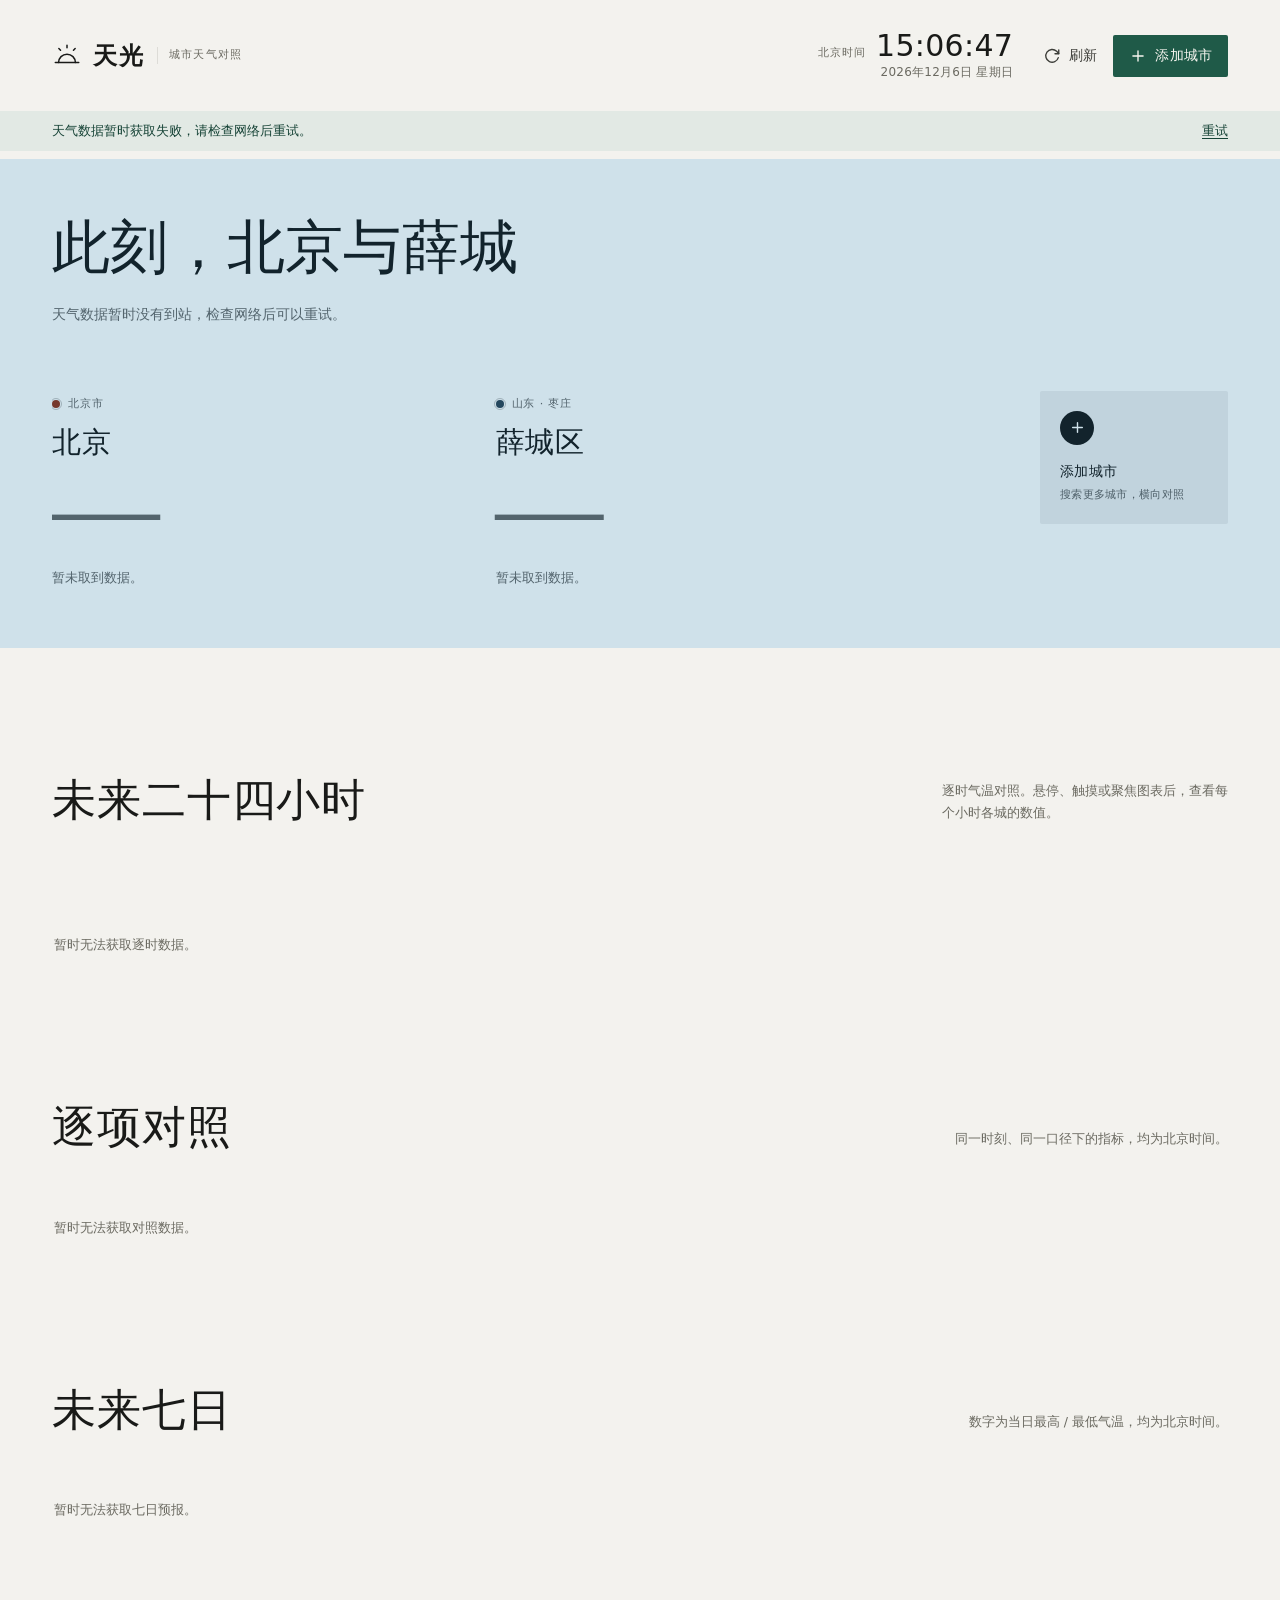
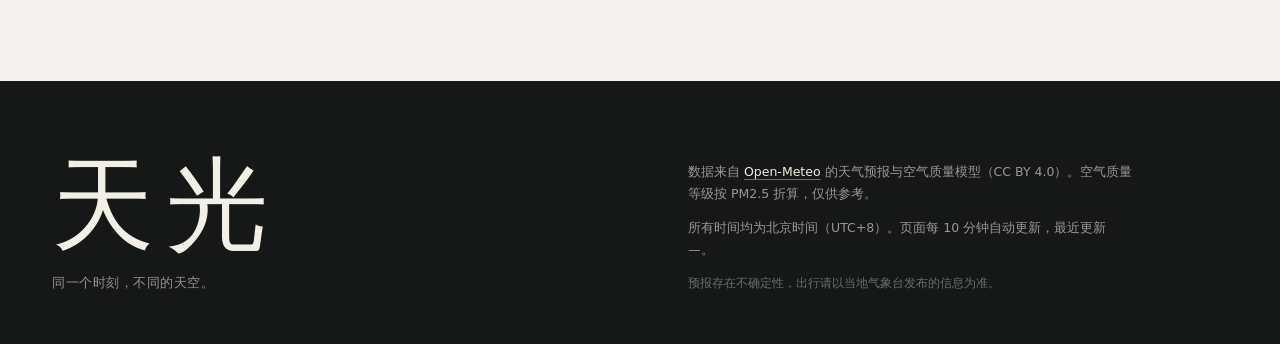
==== standalone.html @ 85bfe321 "Add standalone build for HTML preview" ====
<!doctype html>
<html lang="zh-CN">
<head>
<meta charset="utf-8">
<meta name="viewport" content="width=device-width, initial-scale=1">
<title>天光 · 北京与薛城天气对照</title>
<meta name="description" content="同一时刻，横向对照北京、薛城区以及更多城市的实时天气、逐时气温与未来七日预报。时间统一为北京时间。">
<meta name="theme-color" content="#0f1728">
<link rel="icon" href="data:image/svg+xml,%3Csvg xmlns='http://www.w3.org/2000/svg' viewBox='0 0 32 32'%3E%3Crect width='32' height='32' fill='%230f1728'/%3E%3Cpath d='M7 22a9 9 0 0 1 18 0M3.5 22h25' fill='none' stroke='%23f2c14e' stroke-width='1.8' stroke-linecap='round'/%3E%3C/svg%3E">
<link rel="preconnect" href="https://api.open-meteo.com" crossorigin>
<link rel="preconnect" href="https://air-quality-api.open-meteo.com" crossorigin>
<style>
/* =========================================================================
   天光 · 城市天气对照
   One page, one type system: serif display (Songti) + sans data (PingFang).
   Palette: neutral paper, pine accent, weather-coloured sky bands.
   ========================================================================= */

:root {
  --paper: #f3f2ee;
  --paper-2: #eae8e1;
  --paper-3: #e1ded4;
  --ink: #191a18;
  --ink-soft: #3c3d38;
  --muted: #6b6a61;
  --accent: #1f5a48;
  --accent-deep: #164336;
  --accent-soft: #e2e9e4;
  --accent-ink: #f7f6f0;
  --serif: "Songti SC", "Noto Serif SC", "Source Han Serif SC", "STSong", "SimSun", Georgia, serif;
  --sans: "PingFang SC", "Hiragino Sans GB", "Noto Sans SC", "Source Han Sans SC", "Microsoft YaHei", system-ui, -apple-system, "Segoe UI", sans-serif;
  --shell: 1280px;
  --pad: clamp(20px, 4.2vw, 52px);
  --ease: cubic-bezier(.2, .72, .2, 1);
  --chart-grid: rgba(25, 26, 24, .1);
  --chart-grid-strong: rgba(25, 26, 24, .22);
  --edge: rgba(25, 26, 24, .1);
  --shadow-float: 0 30px 80px -24px rgba(18, 22, 20, .38), 0 2px 10px rgba(18, 22, 20, .08);
}

/* ---------- reset ---------- */

*, *::before, *::after { box-sizing: border-box; }

html { -webkit-text-size-adjust: 100%; }

body {
  margin: 0;
  background: var(--paper);
  color: var(--ink);
  font-family: var(--sans);
  font-size: 16px;
  line-height: 1.55;
  font-feature-settings: "tnum" 1;
  -webkit-font-smoothing: antialiased;
  text-rendering: optimizeLegibility;
}

h1, h2, h3, p, figure { margin: 0; }
button { font: inherit; color: inherit; }
a { color: inherit; }
img, svg { display: block; max-width: 100%; }
table { border-collapse: collapse; }
::selection { background: var(--accent); color: var(--accent-ink); }

:focus-visible {
  outline: 2px solid var(--accent);
  outline-offset: 3px;
}

.sky :focus-visible { outline-color: currentColor; }

.sr-only {
  position: absolute;
  width: 1px; height: 1px;
  padding: 0; margin: -1px;
  overflow: hidden;
  clip: rect(0 0 0 0);
  white-space: nowrap;
  border: 0;
}

.sprite { position: absolute; width: 0; height: 0; overflow: hidden; }

.skip-link {
  position: absolute;
  left: 16px; top: -60px;
  z-index: 60;
  padding: 10px 16px;
  background: var(--ink);
  color: var(--paper);
  text-decoration: none;
  font-size: 14px;
  transition: top .2s var(--ease);
}
.skip-link:focus { top: 12px; }

/* ---------- shared bits ---------- */

.glyph {
  width: 1em; height: 1em;
  fill: none;
  stroke: currentColor;
  stroke-width: 1.7;
  stroke-linecap: round;
  stroke-linejoin: round;
  flex: none;
}

.ui-icon {
  width: 18px; height: 18px;
  fill: none;
  stroke: currentColor;
  stroke-width: 1.8;
  stroke-linecap: round;
  stroke-linejoin: round;
  flex: none;
}

.btn {
  display: inline-flex;
  align-items: center;
  justify-content: center;
  gap: 8px;
  min-height: 42px;
  padding: 0 16px;
  border: 0;
  border-radius: 2px;
  background: transparent;
  color: var(--ink);
  font-size: 14px;
  font-weight: 500;
  letter-spacing: .01em;
  cursor: pointer;
  transition: background-color .18s var(--ease), color .18s var(--ease), opacity .18s var(--ease);
}

.btn--quiet { padding: 0 10px; color: var(--ink-soft); }
.btn--quiet:hover { background: var(--paper-2); color: var(--ink); }

.btn--solid { background: var(--accent); color: var(--accent-ink); }
.btn--solid:hover { background: var(--accent-deep); }
.btn:active { transform: translateY(1px); }
.btn:disabled { opacity: .6; cursor: progress; }

.btn.is-loading .ui-icon { animation: spin 1.1s linear infinite; }

.icon-btn {
  display: inline-grid;
  place-items: center;
  width: 40px; height: 40px;
  border: 0;
  border-radius: 2px;
  background: transparent;
  color: var(--ink-soft);
  cursor: pointer;
  transition: background-color .18s var(--ease), color .18s var(--ease);
}
.icon-btn:hover { background: var(--paper-2); color: var(--ink); }

.link-btn {
  padding: 0;
  border: 0;
  background: none;
  color: var(--accent);
  font-size: 13px;
  text-decoration: underline;
  text-decoration-thickness: 1px;
  text-underline-offset: 3px;
  cursor: pointer;
}
.link-btn:hover { color: var(--accent-deep); }

@keyframes spin { to { transform: rotate(360deg); } }
@keyframes rise {
  from { opacity: 0; transform: translateY(22px); }
  to { opacity: 1; transform: none; }
}
@keyframes fade { from { opacity: 0; } to { opacity: 1; } }
@keyframes pulse {
  0%, 100% { opacity: .55; }
  50% { opacity: .95; }
}

/* ---------- masthead ---------- */

.masthead {
  max-width: var(--shell);
  margin: 0 auto;
  padding: clamp(18px, 2.6vw, 30px) var(--pad);
  display: grid;
  grid-template-columns: auto minmax(0, 1fr) auto;
  align-items: center;
  gap: 20px;
}

.brand {
  display: inline-flex;
  align-items: center;
  gap: 11px;
  text-decoration: none;
  color: var(--ink);
}

.brand-mark {
  width: 30px; height: 30px;
  fill: none;
  stroke: var(--ink);
  stroke-width: 1.6;
  stroke-linecap: round;
}

.brand-name {
  font-family: var(--serif);
  font-size: 24px;
  font-weight: 600;
  letter-spacing: .1em;
  line-height: 1;
}

.brand-sub {
  font-size: 11px;
  letter-spacing: .12em;
  color: var(--muted);
  border-left: 1px solid var(--edge);
  padding-left: 11px;
  line-height: 1.5;
}

.clock {
  justify-self: end;
  display: grid;
  grid-template-columns: auto auto;
  grid-template-areas: "label time" "date date";
  align-items: baseline;
  column-gap: 10px;
  row-gap: 1px;
  text-align: right;
}

.clock-label {
  grid-area: label;
  font-size: 11px;
  letter-spacing: .1em;
  color: var(--muted);
}

.clock-time {
  grid-area: time;
  font-size: clamp(24px, 2.4vw, 30px);
  font-weight: 300;
  letter-spacing: .01em;
  font-variant-numeric: tabular-nums;
  line-height: 1.05;
}

.clock-date {
  grid-area: date;
  font-size: 12px;
  color: var(--muted);
  letter-spacing: .02em;
}

.mast-tools { display: flex; align-items: center; gap: 6px; }

.banner {
  display: flex;
  align-items: center;
  justify-content: space-between;
  gap: 16px;
  background: var(--accent-soft);
  color: var(--accent-deep);
  padding: 10px clamp(20px, 4.2vw, 52px);
  font-size: 13px;
  margin: 0 0 8px;
}
.banner[hidden] { display: none; }
.banner p { margin: 0; }
.banner .link-btn { color: var(--accent-deep); white-space: nowrap; }

/* ---------- sky band ---------- */

.sky {
  --sky-bg: #cfe1ea;
  --sky-ink: #12232c;
  --sky-muted: rgba(18, 35, 44, .66);
  --sky-line: rgba(18, 35, 44, .22);
  --sky-sun: #d99a2b;
  --sky-tint: rgba(18, 35, 44, .07);
  --sky-tint-hover: rgba(18, 35, 44, .13);
  --sky-dot-ring: rgba(18, 35, 44, .25);
  background: var(--sky-bg);
  color: var(--sky-ink);
  transition: background-color .8s var(--ease), color .8s var(--ease);
}

.sky[data-phase="dawn"] {
  --sky-bg: #efd4bb;
  --sky-ink: #2b1d15;
  --sky-muted: rgba(43, 29, 21, .66);
  --sky-line: rgba(43, 29, 21, .22);
  --sky-sun: #d8863a;
  --sky-tint: rgba(43, 29, 21, .07);
  --sky-tint-hover: rgba(43, 29, 21, .13);
}

.sky[data-phase="golden"] {
  --sky-bg: #e7b879;
  --sky-ink: #2a1c10;
  --sky-muted: rgba(42, 28, 16, .68);
  --sky-line: rgba(42, 28, 16, .24);
  --sky-sun: #f9e6b8;
  --sky-tint: rgba(42, 28, 16, .08);
  --sky-tint-hover: rgba(42, 28, 16, .15);
}

.sky[data-phase="dusk"] {
  --sky-bg: #a7959c;
  --sky-ink: #1d1720;
  --sky-muted: rgba(29, 23, 32, .68);
  --sky-line: rgba(29, 23, 32, .24);
  --sky-sun: #f0d8b4;
  --sky-tint: rgba(29, 23, 32, .08);
  --sky-tint-hover: rgba(29, 23, 32, .15);
}

.sky[data-phase="night"] {
  --sky-bg: #0f1728;
  --sky-ink: #edf1f7;
  --sky-muted: rgba(237, 241, 247, .66);
  --sky-line: rgba(237, 241, 247, .22);
  --sky-sun: #e9eef7;
  --sky-tint: rgba(255, 255, 255, .06);
  --sky-tint-hover: rgba(255, 255, 255, .12);
  --sky-dot-ring: rgba(255, 255, 255, .4);
}

.sky-inner {
  max-width: var(--shell);
  margin: 0 auto;
  padding: clamp(30px, 4.4vw, 56px) var(--pad) clamp(34px, 4.6vw, 58px);
  min-height: clamp(440px, 50vh, 600px);
  display: flex;
  flex-direction: column;
  justify-content: space-between;
  gap: clamp(40px, 5vw, 64px);
}

.sky-main {
  display: flex;
  align-items: flex-start;
  justify-content: space-between;
  gap: clamp(28px, 4vw, 64px);
}

.sky-copy { max-width: 920px; }

.headline {
  font-family: var(--serif);
  font-size: clamp(34px, 4.5vw, 58px);
  font-weight: 400;
  line-height: 1.14;
  letter-spacing: .005em;
  text-wrap: balance;
  max-width: 13em;
  margin: 0;
}

.insight {
  margin-top: clamp(16px, 2vw, 22px);
  max-width: 34ch;
  font-size: 14px;
  line-height: 1.7;
  color: var(--sky-muted);
  text-wrap: pretty;
}

/* solar arc */

.solar {
  flex: 0 0 auto;
  width: min(360px, 31vw);
  padding-top: 6px;
}

.solar-title {
  font-size: 11px;
  letter-spacing: .1em;
  color: var(--sky-muted);
  margin: 0 0 2px;
}

.solar svg { width: 100%; height: auto; overflow: visible; }
.solar-arc { fill: none; stroke: var(--sky-line); stroke-width: 1.1; }
.solar-horizon { stroke: var(--sky-line); stroke-width: 1.1; }
.solar-tick { stroke: var(--sky-line); stroke-width: 1.1; }
.solar-disc { fill: var(--sky-sun); }
.solar-moon path { fill: none; stroke: var(--sky-sun); stroke-width: 1.5; stroke-linejoin: round; }
.solar-cap {
  display: flex;
  justify-content: space-between;
  gap: 16px;
  margin-top: 2px;
  font-size: 11px;
  letter-spacing: .04em;
  color: var(--sky-muted);
  font-variant-numeric: tabular-nums;
}
.solar-note {
  margin-top: 8px;
  font-size: 12px;
  color: var(--sky-muted);
  font-variant-numeric: tabular-nums;
}

/* city columns */

.city-row[data-count="3"] { gap: clamp(24px, 3vw, 44px); }
.city-row[data-count="3"] .city-temp { font-size: clamp(76px, 6.6vw, 100px); }

.city-row[data-count="4"] { gap: clamp(24px, 2.4vw, 36px); }
.city-row[data-count="5"],
.city-row[data-count="6"] { gap: clamp(20px, 2vw, 28px); }
.city-row[data-count="4"] .city,
.city-row[data-count="5"] .city,
.city-row[data-count="6"] .city {
  flex: 1 1 150px;
  min-width: 150px;
  max-width: none;
}
.city-row[data-count="4"] .city { flex-basis: 170px; min-width: 170px; }
.city-row[data-count="4"] .city-temp,
.city-row[data-count="5"] .city-temp,
.city-row[data-count="6"] .city-temp { font-size: clamp(68px, 6.1vw, 88px); }
.city-row[data-count="4"] .city-temp-line,
.city-row[data-count="5"] .city-temp-line,
.city-row[data-count="6"] .city-temp-line {
  flex-direction: column;
  align-items: flex-start;
  gap: 10px;
}
.city-row[data-count="4"] .city-cond,
.city-row[data-count="5"] .city-cond,
.city-row[data-count="6"] .city-cond { padding-bottom: 0; font-size: 14px; }
.city-row[data-count="4"] .city-cond .glyph,
.city-row[data-count="5"] .city-cond .glyph,
.city-row[data-count="6"] .city-cond .glyph { font-size: 28px; }
.city-row[data-count="4"] .city-meta,
.city-row[data-count="5"] .city-meta,
.city-row[data-count="6"] .city-meta { min-height: 3.3em; }
.city-row[data-count="6"] .add-city { display: none; }

.swipe-hint {
  margin: 14px 0 0;
  font-size: 11px;
  letter-spacing: .06em;
  color: var(--sky-muted);
}
.swipe-hint[hidden] { display: none; }

.city-row {
  display: flex;
  align-items: stretch;
  gap: clamp(24px, 3.4vw, 52px);
  overflow-x: auto;
  overscroll-behavior-x: contain;
  scrollbar-width: none;
  scroll-snap-type: x proximity;
  padding-bottom: 2px;
}
.city-row::-webkit-scrollbar { display: none; }
.city-row.is-scrollable:not(.is-end) {
  -webkit-mask-image: linear-gradient(to right, #000 0, #000 calc(100% - 14px), transparent 100%);
  mask-image: linear-gradient(to right, #000 0, #000 calc(100% - 14px), transparent 100%);
  padding-right: 4px;
}

.city {
  position: relative;
  flex: 1 1 236px;
  min-width: 214px;
  max-width: 400px;
  scroll-snap-align: start;
  padding-top: 4px;
}

.city-region {
  display: flex;
  align-items: center;
  gap: 8px;
  min-height: 18px;
  font-size: 11px;
  letter-spacing: .08em;
  color: var(--sky-muted);
  margin-bottom: 12px;
}

.city-dot {
  width: 8px; height: 8px;
  border-radius: 50%;
  background: var(--dot, var(--sky-sun));
  outline: 1px solid var(--sky-dot-ring);
  outline-offset: 1px;
  flex: none;
}

@supports (background: color-mix(in srgb, red, blue)) {
  .sky .city-dot { background: color-mix(in srgb, var(--dot, var(--sky-sun)) 62%, var(--sky-ink)); }
}

.city-name {
  font-family: var(--serif);
  font-size: clamp(22px, 2.3vw, 29px);
  font-weight: 400;
  letter-spacing: .03em;
  line-height: 1.2;
  margin: 0 0 4px;
  padding-right: 30px;
}

.city-remove {
  position: absolute;
  top: 0; right: 0;
  display: grid;
  place-items: center;
  width: 28px; height: 28px;
  padding: 0;
  border: 0;
  border-radius: 2px;
  background: transparent;
  color: var(--sky-muted);
  cursor: pointer;
  opacity: 0;
  transition: opacity .18s var(--ease), background-color .18s var(--ease), color .18s var(--ease);
}
.city-remove .ui-icon { width: 15px; height: 15px; }
.city:hover .city-remove,
.city:focus-within .city-remove { opacity: 1; }
.city-remove:hover { background: var(--sky-tint); color: var(--sky-ink); }

.city-temp-line {
  display: flex;
  align-items: flex-end;
  flex-wrap: wrap;
  gap: 10px 18px;
  margin-top: 2px;
}

.city-temp {
  font-family: var(--serif);
  font-size: clamp(76px, 8.4vw, 112px);
  line-height: .82;
  letter-spacing: -.035em;
  font-variant-numeric: tabular-nums;
  display: inline-flex;
  align-items: flex-start;
}

.city-unit {
  font-size: .4em;
  line-height: 1;
  margin-top: .1em;
  margin-left: .015em;
  letter-spacing: 0;
  color: var(--sky-muted);
}

.city-cond {
  display: flex;
  align-items: center;
  gap: 9px;
  padding-bottom: 9px;
  font-size: 15px;
  letter-spacing: .02em;
  white-space: nowrap;
}
.city-cond .glyph { font-size: 34px; stroke-width: 1.45; }

.city-meta {
  margin-top: 16px;
  font-size: 12.5px;
  line-height: 1.65;
  color: var(--sky-muted);
  font-variant-numeric: tabular-nums;
}
.city-meta b { font-weight: 500; color: var(--sky-ink); }

.city-aqi {
  display: flex;
  align-items: center;
  gap: 7px;
  margin-top: 7px;
  font-size: 11.5px;
  color: var(--sky-muted);
  font-variant-numeric: tabular-nums;
}

.aqi-dot {
  width: 7px; height: 7px;
  border-radius: 50%;
  background: var(--aqi);
  flex: none;
}

.city--empty .city-temp { color: var(--sky-muted); }

.add-city {
  flex: 0 0 188px;
  margin-left: auto;
  display: flex;
  flex-direction: column;
  justify-content: flex-start;
  align-items: flex-start;
  gap: 16px;
  min-height: 0;
  padding: 20px;
  align-self: flex-start;
  border: 0;
  border-radius: 2px;
  background: var(--sky-tint);
  color: var(--sky-ink);
  text-align: left;
  cursor: pointer;
  scroll-snap-align: end;
  transition: background-color .2s var(--ease);
}
.add-city:hover { background: var(--sky-tint-hover); }
.add-city:disabled { cursor: default; background: var(--sky-tint); opacity: .6; }

.add-city-plus {
  display: grid;
  place-items: center;
  width: 34px; height: 34px;
  border-radius: 50%;
  background: var(--sky-ink);
  color: var(--sky-bg);
}
.add-city-plus .ui-icon { width: 17px; height: 17px; stroke-width: 2; }

.add-city-text {
  display: block;
  font-size: 14px;
  letter-spacing: .02em;
}
.add-city-text small {
  display: block;
  margin-top: 4px;
  font-size: 11px;
  line-height: 1.6;
  color: var(--sky-muted);
}

/* ---------- sections ---------- */

.section {
  max-width: var(--shell);
  margin: 0 auto;
  padding: clamp(76px, 10vw, 132px) var(--pad) 0;
}

.section-head {
  display: flex;
  align-items: flex-end;
  justify-content: space-between;
  gap: 32px;
  margin-bottom: clamp(28px, 3.6vw, 44px);
}

.section-title {
  font-family: var(--serif);
  font-size: clamp(30px, 3.5vw, 44px);
  font-weight: 400;
  letter-spacing: .02em;
  line-height: 1.15;
}

.section-note {
  max-width: 36ch;
  font-size: 12.5px;
  line-height: 1.7;
  color: var(--muted);
  padding-bottom: 4px;
  text-wrap: pretty;
}

/* chart */

.chart-panel { position: relative; }

.chart-legend {
  display: flex;
  flex-wrap: wrap;
  gap: 4px 22px;
  margin-bottom: 18px;
  min-height: 26px;
}

.legend-btn {
  display: inline-flex;
  align-items: center;
  gap: 8px;
  padding: 3px 0;
  border: 0;
  background: none;
  color: var(--ink);
  font-size: 13px;
  cursor: pointer;
  transition: opacity .18s var(--ease);
}
.legend-btn .legend-dot {
  width: 9px; height: 9px;
  border-radius: 50%;
  background: var(--c);
  flex: none;
}
.legend-btn[aria-pressed="false"] { opacity: .34; }
.legend-btn:hover { opacity: .7; }
.legend-btn[aria-pressed="false"]:hover { opacity: .55; }

.chart-wrap { position: relative; }

.chart {
  width: 100%;
  height: auto;
  touch-action: pan-y;
  overflow: visible;
}
.chart text {
  font-family: var(--sans);
  font-size: 11px;
  fill: var(--muted);
  font-variant-numeric: tabular-nums;
}
.chart .axis-line { stroke: var(--chart-grid); stroke-width: 1; }
.chart .axis-line--zero { stroke: rgba(191, 63, 40, .32); }
.chart .axis-label--zero { fill: rgba(191, 63, 40, .8); }
.chart .day-line { stroke: var(--chart-grid); stroke-width: 1; stroke-dasharray: 2 4; }
.chart .day-label { fill: var(--muted); font-size: 10px; letter-spacing: .06em; }
.chart .series-path {
  fill: none;
  stroke-width: 2;
  stroke-linecap: round;
  stroke-linejoin: round;
}
.chart .series-path.is-drawing { animation: draw-in 1.1s var(--ease) both; }
.chart .cursor-line { stroke: var(--ink); stroke-width: 1; opacity: .28; }
.chart .cursor-dot {
  stroke: var(--paper);
  stroke-width: 2;
  opacity: 0;
  transition: opacity .12s var(--ease);
}
.chart.is-active .cursor-dot { opacity: 1; }
.chart:focus-visible { outline: 2px solid var(--accent); outline-offset: 6px; }

@keyframes draw-in {
  from { stroke-dashoffset: var(--len); }
  to { stroke-dashoffset: 0; }
}

.chart-tip {
  position: absolute;
  top: 20px; left: 110px;
  z-index: 3;
  min-width: 176px;
  padding: 10px 12px;
  background: var(--ink);
  color: var(--paper);
  border-radius: 2px;
  font-size: 12px;
  line-height: 1.45;
  pointer-events: none;
  opacity: 0;
  transform: translate(-50%, 0);
  transition: opacity .14s var(--ease);
  font-variant-numeric: tabular-nums;
}
.chart-tip.is-on { opacity: 1; }
.tip-time {
  color: rgba(243, 242, 238, .62);
  margin-bottom: 6px;
  letter-spacing: .02em;
}
.tip-row {
  display: grid;
  grid-template-columns: 7px minmax(0, 1fr) auto auto;
  align-items: center;
  gap: 7px;
  padding: 2px 0;
}
.tip-dot { width: 7px; height: 7px; border-radius: 50%; background: var(--c); }
.tip-name { color: rgba(243, 242, 238, .82); overflow: hidden; text-overflow: ellipsis; white-space: nowrap; }
.tip-val { font-weight: 600; }
.tip-cond { color: rgba(243, 242, 238, .6); font-size: 11px; white-space: nowrap; }

.chart-skeleton {
  height: clamp(260px, 32vw, 340px);
  background: var(--paper-2);
  animation: pulse 1.8s ease-in-out infinite;
}

.legend-temp { color: var(--muted); font-variant-numeric: tabular-nums; }

.line-skeleton {
  height: 20px;
  margin: 15px 0;
  background: var(--paper-2);
  animation: pulse 1.8s ease-in-out infinite;
}

/* table */

.table-scroll { overflow-x: auto; scrollbar-width: thin; }
.table-scroll::-webkit-scrollbar { height: 4px; }
.table-scroll::-webkit-scrollbar-thumb { background: var(--paper-3); }

.compare {
  width: 100%;
  min-width: 620px;
  font-size: 13.5px;
}

.compare thead th {
  padding: 0 14px 14px;
  text-align: center;
  font-weight: 500;
  font-size: 12px;
  letter-spacing: .06em;
  color: var(--muted);
  white-space: nowrap;
}
.compare thead th.row-label {
  text-align: left;
  padding-left: 2px;
  color: var(--muted);
}
.compare thead .th-city {
  display: inline-flex;
  align-items: center;
  gap: 7px;
  color: var(--ink);
  font-size: 13px;
  letter-spacing: .03em;
}
.compare thead .th-city .dot {
  width: 8px; height: 8px;
  border-radius: 50%;
  background: var(--c);
  flex: none;
}

.compare tbody tr { --row-bg: var(--paper); }
.compare tbody tr:nth-child(even) { --row-bg: var(--paper-2); }
.compare tbody tr:hover { --row-bg: var(--paper-3); }

.compare tbody th {
  position: sticky;
  left: 0;
  z-index: 1;
  width: 132px;
  padding: 13px 16px 13px 2px;
  background: var(--row-bg);
  text-align: left;
  font-weight: 400;
  color: var(--muted);
  white-space: nowrap;
  font-size: 12.5px;
  letter-spacing: .02em;
}

.compare tbody td {
  padding: 13px 14px;
  background: var(--row-bg);
  text-align: center;
  color: var(--ink);
  font-variant-numeric: tabular-nums;
  white-space: nowrap;
}

.cell-cond { display: inline-flex; align-items: center; gap: 7px; }
.cell-cond .glyph { font-size: 22px; stroke-width: 1.55; }
.cell-aqi { display: inline-flex; align-items: center; gap: 6px; }
.cell-sub { color: var(--muted); font-size: 11.5px; }

.empty-state {
  padding: 20px 2px;
  font-size: 13px;
  color: var(--muted);
}

/* week */

.week-scroll { overflow-x: auto; scrollbar-width: thin; }
.week-scroll::-webkit-scrollbar { height: 4px; }
.week-scroll::-webkit-scrollbar-thumb { background: var(--paper-3); }

.week-table {
  width: 100%;
  min-width: 740px;
  font-variant-numeric: tabular-nums;
}

.week-table th,
.week-table td {
  padding: 14px 8px;
  background: var(--paper);
  text-align: center;
}

.week-table thead th {
  padding: 0 8px 14px;
  font-size: 11.5px;
  font-weight: 400;
  letter-spacing: .05em;
  color: var(--muted);
  vertical-align: bottom;
}
.week-table thead th.is-today { color: var(--ink); }
.week-head > span { display: block; }
.week-head .wk-date { margin-top: 2px; font-size: 10.5px; color: var(--muted); }
.week-table thead .week-corner {
  padding-left: 2px;
  text-align: left;
}

.week-table tbody tr:nth-child(even) th,
.week-table tbody tr:nth-child(even) td { background: var(--paper-2); }
.week-table tbody tr:hover th,
.week-table tbody tr:hover td { background: var(--paper-3); }

.week-table tbody th {
  padding-left: 2px;
  font-weight: 400;
  font-size: 13.5px;
  letter-spacing: .02em;
  text-align: left;
  white-space: nowrap;
}

.week-city {
  display: inline-flex;
  align-items: center;
  gap: 8px;
}
.week-city .dot { width: 8px; height: 8px; border-radius: 50%; background: var(--c); flex: none; }

.week-cell {
  display: flex;
  flex-direction: column;
  align-items: center;
  gap: 5px;
}
.week-cell .glyph { font-size: 23px; stroke-width: 1.5; color: var(--ink-soft); }
.week-cell .hi { font-size: 15px; }
.week-cell .lo { font-size: 11.5px; color: var(--muted); }

.only-mobile { display: none; }

/* ---------- footer ---------- */

.footer {
  margin-top: clamp(84px, 11vw, 148px);
  background: #151816;
  color: #f1efe6;
  padding: clamp(44px, 6vw, 76px) var(--pad) clamp(32px, 4vw, 52px);
}

.footer-inner {
  max-width: var(--shell);
  margin: 0 auto;
  display: grid;
  grid-template-columns: minmax(0, 1fr) minmax(0, 540px);
  gap: clamp(32px, 5vw, 72px);
  align-items: end;
}

.footer-word {
  font-family: var(--serif);
  font-size: clamp(56px, 8vw, 104px);
  font-weight: 400;
  letter-spacing: .12em;
  line-height: .95;
}

.footer-line {
  margin-top: 18px;
  font-size: 13px;
  letter-spacing: .04em;
  color: rgba(241, 239, 230, .58);
}

.footer-meta p {
  margin: 0 0 12px;
  font-size: 12.5px;
  line-height: 1.75;
  color: rgba(241, 239, 230, .6);
  max-width: 56ch;
}
.footer-meta p:last-child { margin-bottom: 0; }
.footer-meta a {
  color: #f1efe6;
  text-decoration-color: rgba(241, 239, 230, .4);
  text-underline-offset: 3px;
}
.footer-small { font-size: 11.5px !important; color: rgba(241, 239, 230, .4) !important; }

/* ---------- dialog ---------- */

.dialog {
  width: min(580px, calc(100vw - 28px));
  max-height: min(84vh, 760px);
  padding: 0;
  border: 0;
  border-radius: 2px;
  background: var(--paper);
  color: var(--ink);
  box-shadow: var(--shadow-float);
  overflow: hidden;
}
.dialog::backdrop { background: rgba(15, 23, 40, .5); }

.dialog-body {
  display: flex;
  flex-direction: column;
  max-height: min(84vh, 760px);
  padding: clamp(20px, 3.4vw, 32px) clamp(20px, 3.4vw, 34px) 20px;
}

.dialog-head {
  display: flex;
  align-items: flex-start;
  justify-content: space-between;
  gap: 20px;
  margin-bottom: 20px;
}

.dialog-title {
  font-family: var(--serif);
  font-size: 28px;
  font-weight: 400;
  letter-spacing: .03em;
  margin: 0 0 6px;
}

.dialog-sub {
  margin: 0;
  font-size: 12px;
  color: var(--muted);
  line-height: 1.6;
}

.search-field {
  display: flex;
  align-items: center;
  gap: 10px;
  padding: 0 14px;
  background: var(--paper-2);
  border-radius: 2px;
  transition: background-color .18s var(--ease);
}
.search-field:focus-within { background: var(--paper-3); }
.search-field .ui-icon { color: var(--muted); }
.search-field input {
  flex: 1;
  min-width: 0;
  height: 48px;
  border: 0;
  background: transparent;
  color: var(--ink);
  font: inherit;
  font-size: 15px;
  outline: none;
}
.search-field input::placeholder { color: var(--muted); }
.search-field input::-webkit-search-cancel-button { display: none; }

.quick {
  display: flex;
  flex-wrap: wrap;
  gap: 6px;
  margin-top: 14px;
}

.chip {
  padding: 6px 11px;
  border: 0;
  border-radius: 2px;
  background: var(--paper-2);
  color: var(--ink-soft);
  font-size: 12.5px;
  cursor: pointer;
  transition: background-color .16s var(--ease), color .16s var(--ease);
}
.chip:hover { background: var(--paper-3); color: var(--ink); }
.chip:disabled { opacity: .42; cursor: default; }

.results {
  margin-top: 16px;
  overflow-y: auto;
  min-height: 44px;
  max-height: 300px;
  scrollbar-width: thin;
}

.result-row {
  display: flex;
  align-items: center;
  justify-content: space-between;
  gap: 16px;
  width: 100%;
  padding: 11px 2px;
  border: 0;
  background: none;
  text-align: left;
  cursor: pointer;
  border-top: 1px solid var(--edge);
  transition: background-color .16s var(--ease);
}
.result-row:hover { background: var(--paper-2); }
.result-row:disabled { cursor: default; }
.result-main { min-width: 0; }
.result-name {
  font-size: 14.5px;
  letter-spacing: .02em;
  display: block;
}
.result-region {
  display: block;
  margin-top: 2px;
  font-size: 11.5px;
  color: var(--muted);
  letter-spacing: .02em;
}
.result-add {
  flex: none;
  font-size: 12px;
  color: var(--accent);
  letter-spacing: .02em;
}
.result-row:disabled .result-add { color: var(--muted); }
.result-hint, .result-status {
  padding: 10px 0;
  font-size: 12px;
  color: var(--muted);
  line-height: 1.7;
}

.dialog-foot {
  display: flex;
  align-items: center;
  justify-content: space-between;
  gap: 16px;
  margin-top: 18px;
  padding-top: 14px;
  border-top: 1px solid var(--edge);
}
.dialog-count { font-size: 11.5px; color: var(--muted); }

/* ---------- toast ---------- */

.toast {
  position: fixed;
  left: 50%;
  bottom: 28px;
  z-index: 80;
  transform: translate(-50%, 16px);
  padding: 10px 16px;
  background: var(--ink);
  color: var(--paper);
  border-radius: 2px;
  font-size: 13px;
  letter-spacing: .02em;
  opacity: 0;
  pointer-events: none;
  transition: opacity .22s var(--ease), transform .22s var(--ease);
}
.toast.is-on { opacity: 1; transform: translate(-50%, 0); }

.noscript {
  position: fixed;
  left: 16px; right: 16px; bottom: 16px;
  z-index: 90;
  padding: 14px 18px;
  background: var(--ink);
  color: var(--paper);
  font-size: 14px;
}

/* ---------- reveal ---------- */

.js .reveal {
  opacity: 0;
  transform: translateY(22px);
  transition: opacity .8s var(--ease), transform .8s var(--ease);
}
.js .reveal.is-in { opacity: 1; transform: none; }

.js .sky-copy { animation: rise .9s var(--ease) both; }
.js .solar { animation: fade 1.2s var(--ease) both .15s; }
.js .city-row--first .city,
.js .city-row--first .add-city {
  animation: rise .8s var(--ease) both;
  animation-delay: calc(var(--i, 0) * 70ms + 120ms);
}

/* ---------- responsive ---------- */

@media (max-width: 1024px) {
  .sky-main { gap: 32px; }
  .solar { width: min(300px, 30vw); }
  .city { max-width: 340px; }
}

@media (max-width: 860px) {
  .solar { display: none; }
  .masthead {
    grid-template-columns: minmax(0, 1fr) auto;
    grid-template-areas:
      "brand tools"
      "clock clock";
    align-items: center;
    row-gap: 12px;
  }
  .brand { grid-area: brand; }
  .mast-tools { grid-area: tools; justify-self: end; }
  .clock {
    grid-area: clock;
    justify-self: start;
    grid-template-columns: auto auto auto;
    grid-template-areas: "label time date";
    column-gap: 10px;
    text-align: left;
  }
  .clock-date { align-self: baseline; }
  .section-head { flex-direction: column; align-items: flex-start; gap: 12px; }
  .section-note { max-width: 46ch; }
  .footer-inner { grid-template-columns: 1fr; align-items: start; }
}

@media (max-width: 640px) {
  .brand-sub { display: none; }
  .brand-name { font-size: 22px; }
  .brand-mark { width: 27px; height: 27px; }

  .clock { grid-template-columns: auto auto; grid-template-areas: "label time" "date date"; row-gap: 2px; }
  .clock-time { font-size: 23px; }

  .mast-tools .btn--quiet { padding: 0; width: 42px; justify-content: center; }
  .mast-tools .btn--quiet .btn-label { display: none; }
  .btn { min-height: 40px; padding: 0 13px; font-size: 13.5px; }
  .btn--solid { padding: 0 14px; }

  .sky-inner {
    min-height: 0;
    gap: 40px;
    padding-top: 30px;
    padding-bottom: 34px;
  }
  .headline { font-size: clamp(30px, 8.4vw, 38px); }
  .insight { font-size: 13px; margin-top: 14px; max-width: 30ch; }
  .city-row { gap: 32px; }
  .city-row[data-count] .city { flex: 0 0 100%; max-width: none; min-width: 0; }
  .city-row[data-count] .city-temp { font-size: clamp(72px, 22vw, 92px); }
  .city-row[data-count] .city-temp-line { flex-direction: row; align-items: flex-end; gap: 10px 18px; }
  .city-row[data-count] .city-cond { padding-bottom: 9px; font-size: 15px; }
  .city-row[data-count] .city-cond .glyph { font-size: 30px; }
  .city-row[data-count="6"] .add-city { display: flex; }

  /* two cities sit side by side on a phone: the comparison stays visible */
  .city-row[data-count="2"] { gap: 18px; overflow-x: visible; }
  .city-row[data-count="2"] .city { flex: 1 1 0; min-width: 0; }
  .city-row[data-count="2"] .city-temp { font-size: clamp(58px, 16vw, 70px); }
  .city-row[data-count="2"] .city-temp-line { flex-direction: column; align-items: flex-start; gap: 8px; }
  .city-row[data-count="2"] .city-cond { padding-bottom: 0; font-size: 13.5px; }
  .city-row[data-count="2"] .city-cond .glyph { font-size: 26px; }
  .city-row[data-count="2"] .city-meta { font-size: 11px; margin-top: 12px; }
  .city-row[data-count="2"] .city-aqi { font-size: 10.5px; flex-wrap: wrap; }
  .city-row[data-count="2"] .add-city { display: none; }
  .city-temp { font-size: clamp(72px, 22vw, 92px); }
  .city-remove { opacity: .38; background: transparent; width: 24px; height: 24px; top: -2px; }
  .city-remove:active { opacity: .8; background: var(--sky-tint); }
  .add-city { flex: 0 0 100%; max-width: none; margin-left: 0; }

  .city-cond .glyph { font-size: 30px; }

  .section { padding-top: clamp(64px, 16vw, 88px); }
  .section-title { font-size: clamp(27px, 7.5vw, 34px); }

  .chart-legend { gap: 2px 16px; margin-bottom: 14px; }
  .legend-btn { font-size: 12px; }

  .compare {
    min-width: calc(84px + var(--city-count, 2) * 132px);
    width: 100%;
    table-layout: fixed;
    font-size: 12px;
  }
  .compare thead th { padding: 0 4px 12px; font-size: 10.5px; letter-spacing: .02em; }
  .compare thead th.row-label { width: 84px; padding-left: 0; }
  .compare thead .th-city { gap: 4px; font-size: 11.5px; }
  .compare tbody th {
    width: 84px;
    padding: 11px 4px 11px 0;
    white-space: normal;
    font-size: 11px;
    line-height: 1.4;
  }
  .compare tbody td { padding: 11px 4px; white-space: normal; font-size: 11.5px; }
  .compare .cell-cond { gap: 4px; }
  .compare .cell-cond .glyph { font-size: 18px; }
  .compare .cell-sub { font-size: 10px; }
  .week-table { min-width: 640px; }
  .only-mobile { display: inline; }

  .footer-word { font-size: clamp(52px, 18vw, 72px); }
  .footer-meta p { font-size: 12px; }

  .dialog-body { padding: 20px 18px 16px; }
  .dialog-title { font-size: 24px; }
  .results { max-height: 240px; }
  .toast { bottom: 18px; max-width: calc(100vw - 32px); text-align: center; }
}

@media (hover: none) {
  .city-remove { opacity: .6; }
  .city-remove:active { background: var(--sky-tint); }
}

@media (prefers-reduced-motion: reduce) {
  *, *::before, *::after {
    animation-duration: .001ms !important;
    animation-iteration-count: 1 !important;
    transition-duration: .001ms !important;
    scroll-behavior: auto !important;
  }
  .js .reveal { opacity: 1; transform: none; }
}

</style>
<script>document.documentElement.classList.add('js');</script>
</head>
<body>

<svg class="sprite" xmlns="http://www.w3.org/2000/svg" aria-hidden="true" focusable="false">
  <symbol id="i-mark" viewBox="0 0 32 32">
    <path d="M7 23a9 9 0 0 1 18 0"/>
    <path d="M3.5 23h25"/>
    <path d="M16 4.5v2.6M7.3 8.1l1.8 1.8M24.7 8.1l-1.8 1.8"/>
  </symbol>
  <symbol id="i-sun" viewBox="0 0 24 24">
    <circle cx="12" cy="12" r="4.2"/>
    <path d="M12 2.2v1.8M12 20v1.8M2.2 12H4M20 12h1.8M5.2 5.2l1.3 1.3M17.5 17.5l1.3 1.3M5.2 18.8l1.3-1.3M17.5 6.5l1.3-1.3"/>
  </symbol>
  <symbol id="i-moon" viewBox="0 0 24 24">
    <path d="M21 12.8A9 9 0 1 1 11.2 3a7 7 0 0 0 9.8 9.8Z"/>
  </symbol>
  <symbol id="i-cloud" viewBox="0 0 24 24">
    <path d="M18 10h-1.26A8 8 0 1 0 9 20h9a5 5 0 0 0 0-10Z"/>
  </symbol>
  <symbol id="i-cloud-sun" viewBox="0 0 24 24">
    <circle cx="7.4" cy="7.2" r="3.1"/>
    <path d="M7.4 1.9v1.5M1.9 7.2h1.5M3.5 3.3l1.1 1.1"/>
    <g transform="translate(6.4 4.6) scale(0.64)"><path d="M18 10h-1.26A8 8 0 1 0 9 20h9a5 5 0 0 0 0-10Z"/></g>
  </symbol>
  <symbol id="i-cloud-moon" viewBox="0 0 24 24">
    <path d="M10.4 7.8A4.6 4.6 0 1 1 6.6 1.3a3.6 3.6 0 0 0 3.8 6.5Z" transform="translate(-0.4 0.6)"/>
    <g transform="translate(6.4 4.6) scale(0.64)"><path d="M18 10h-1.26A8 8 0 1 0 9 20h9a5 5 0 0 0 0-10Z"/></g>
  </symbol>
  <symbol id="i-overcast" viewBox="0 0 24 24">
    <g opacity="0.5" transform="translate(1.6 -1.2) scale(0.78)"><path d="M18 10h-1.26A8 8 0 1 0 9 20h9a5 5 0 0 0 0-10Z"/></g>
    <g transform="translate(0.8 3.4) scale(0.86)"><path d="M18 10h-1.26A8 8 0 1 0 9 20h9a5 5 0 0 0 0-10Z"/></g>
  </symbol>
  <symbol id="i-fog" viewBox="0 0 24 24">
    <g transform="translate(0 -2.2) scale(0.92)"><path d="M18 10h-1.26A8 8 0 1 0 9 20h9a5 5 0 0 0 0-10Z"/></g>
    <path d="M6.6 20.3h10.8M8.6 22.6h7.4"/>
  </symbol>
  <symbol id="i-drizzle" viewBox="0 0 24 24">
    <path d="M18 9.4h-1.26A8 8 0 1 0 9 19.4h9a5 5 0 0 0 0-10Z"/>
    <path d="M8.8 20.4l-.4 1.4M13 20.4l-.4 1.4M17.2 20.4l-.4 1.4"/>
  </symbol>
  <symbol id="i-rain" viewBox="0 0 24 24">
    <path d="M18 9h-1.26A8 8 0 1 0 9 19h9a5 5 0 0 0 0-10Z"/>
    <path d="M9.2 20.4l-1.1 2.2M13.2 20.4l-1.1 2.2M17.2 20.4l-1.1 2.2"/>
  </symbol>
  <symbol id="i-rain-heavy" viewBox="0 0 24 24">
    <path d="M18 8.6h-1.26A8 8 0 1 0 9 18.6h9a5 5 0 0 0 0-10Z"/>
    <path d="M7.6 20l-1.4 2.7M11 20l-1.4 2.7M14.4 20l-1.4 2.7M17.8 20l-1.4 2.7"/>
  </symbol>
  <symbol id="i-snow" viewBox="0 0 24 24">
    <path d="M18 9h-1.26A8 8 0 1 0 9 19h9a5 5 0 0 0 0-10Z"/>
    <path d="M8.2 20.2v2.4M7 21.4h2.4M13 20.7v2.4M11.8 21.9h2.4M17.4 20.1v2.4M16.2 21.3h2.4"/>
  </symbol>
  <symbol id="i-sleet" viewBox="0 0 24 24">
    <path d="M18 9h-1.26A8 8 0 1 0 9 19h9a5 5 0 0 0 0-10Z"/>
    <path d="M9.4 20.2l-1 2.1M14.6 20.2v2.2M13.5 21.3h2.2"/>
  </symbol>
  <symbol id="i-thunder" viewBox="0 0 24 24">
    <g transform="translate(0 -1.6)"><path d="M18 9h-1.26A8 8 0 1 0 9 19h9a5 5 0 0 0 0-10Z"/></g>
    <path d="M13 18.4l-2.6 3.1h2.4l-1.3 2.2"/>
  </symbol>
  <symbol id="i-plus" viewBox="0 0 24 24"><path d="M12 5.2v13.6M5.2 12h13.6"/></symbol>
  <symbol id="i-close" viewBox="0 0 24 24"><path d="M6.2 6.2l11.6 11.6M17.8 6.2L6.2 17.8"/></symbol>
  <symbol id="i-refresh" viewBox="0 0 24 24">
    <path d="M21 4v5h-5"/>
    <path d="M20.4 14.2A8.5 8.5 0 1 1 18.2 5.8L21 8.6"/>
  </symbol>
  <symbol id="i-search" viewBox="0 0 24 24"><circle cx="10.5" cy="10.5" r="6.5"/><path d="M15.4 15.4L21 21"/></symbol>
</svg>

<a class="skip-link" href="#main">跳到主要内容</a>

<header class="masthead">
  <a class="brand" href="./" aria-label="天光 · 城市天气对照">
    <svg class="brand-mark" viewBox="0 0 32 32" aria-hidden="true"><use href="#i-mark"></use></svg>
    <span class="brand-name">天光</span>
    <span class="brand-sub">城市天气对照</span>
  </a>

  <div class="clock" role="group" aria-label="北京时间">
    <span class="clock-label">北京时间</span>
    <time class="clock-time" id="clock-time" datetime="">--:--:--</time>
    <span class="clock-date" id="clock-date">—</span>
  </div>

  <div class="mast-tools">
    <button type="button" class="btn btn--quiet" id="refresh-btn" aria-label="刷新天气数据">
      <svg class="ui-icon" aria-hidden="true"><use href="#i-refresh"></use></svg>
      <span class="btn-label">刷新</span>
    </button>
    <button type="button" class="btn btn--solid" id="add-btn">
      <svg class="ui-icon" aria-hidden="true"><use href="#i-plus"></use></svg>
      <span class="btn-label">添加城市</span>
    </button>
  </div>
</header>

<div class="banner" id="banner" role="status" hidden>
  <p id="banner-text"></p>
  <button type="button" class="link-btn" id="banner-retry">重试</button>
</div>

<main id="main">
  <section class="sky" id="sky" data-phase="night" aria-labelledby="headline">
    <div class="sky-inner">
      <div class="sky-main">
        <div class="sky-copy">
          <h1 class="headline" id="headline">此刻，北京与薛城</h1>
          <p class="insight" id="insight">正在获取两座城市的实时天气…</p>
        </div>
        <div class="solar" id="solar" aria-label="北京今日日照"></div>
      </div>
      <div class="city-row" id="city-row" role="group" aria-label="城市天气对照"></div>
      <p class="swipe-hint" id="swipe-hint" hidden>横向滚动，比较全部城市 →</p>
    </div>
  </section>

  <section class="section" id="hourly" aria-labelledby="hourly-title">
    <div class="section-head reveal">
      <h2 class="section-title" id="hourly-title">未来二十四小时</h2>
      <p class="section-note">逐时气温对照。悬停、触摸或聚焦图表后，查看每个小时各城的数值。</p>
    </div>
    <div class="chart-panel reveal">
      <div class="chart-legend" id="chart-legend" aria-label="城市图例，点击可隐藏或显示"></div>
      <div class="chart-wrap" id="chart-wrap">
        <div class="chart-skeleton" aria-hidden="true"></div>
      </div>
      <p class="sr-only" id="chart-live" aria-live="polite"></p>
    </div>
  </section>

  <section class="section" id="compare" aria-labelledby="compare-title">
    <div class="section-head reveal">
      <h2 class="section-title" id="compare-title">逐项对照</h2>
      <p class="section-note">同一时刻、同一口径下的指标，均为北京时间。</p>
    </div>
    <div class="table-scroll reveal" id="compare-table">
      <div class="line-skeleton" aria-hidden="true"></div>
      <div class="line-skeleton" aria-hidden="true"></div>
      <div class="line-skeleton" aria-hidden="true"></div>
      <div class="line-skeleton" aria-hidden="true"></div>
    </div>
  </section>

  <section class="section" id="weekly" aria-labelledby="weekly-title">
    <div class="section-head reveal">
      <h2 class="section-title" id="weekly-title">未来七日</h2>
      <p class="section-note">数字为当日最高 / 最低气温，均为北京时间。<span class="only-mobile">左右滑动查看全部日期。</span></p>
    </div>
    <div class="week-scroll reveal" id="week-grid">
      <div class="line-skeleton" aria-hidden="true"></div>
      <div class="line-skeleton" aria-hidden="true"></div>
    </div>
  </section>
</main>

<footer class="footer">
  <div class="footer-inner">
    <div class="footer-lead">
      <p class="footer-word">天光</p>
      <p class="footer-line">同一个时刻，不同的天空。</p>
    </div>
    <div class="footer-meta">
      <p>数据来自 <a href="https://open-meteo.com/" target="_blank" rel="noopener">Open-Meteo</a> 的天气预报与空气质量模型（CC BY 4.0）。空气质量等级按 PM2.5 折算，仅供参考。</p>
      <p>所有时间均为北京时间（UTC+8）。页面每 10 分钟自动更新，最近更新 <span id="updated-at">—</span>。</p>
      <p class="footer-small">预报存在不确定性，出行请以当地气象台发布的信息为准。</p>
    </div>
  </div>
</footer>

<dialog class="dialog" id="add-dialog" aria-labelledby="add-title">
  <div class="dialog-body">
    <div class="dialog-head">
      <div>
        <h2 class="dialog-title" id="add-title">添加城市</h2>
        <p class="dialog-sub">最多同时对照 <span id="max-cities">6</span> 座城市，时间统一为北京时间。</p>
      </div>
      <button type="button" class="icon-btn" id="dialog-close" aria-label="关闭">
        <svg class="ui-icon" aria-hidden="true"><use href="#i-close"></use></svg>
      </button>
    </div>
    <div class="search-field">
      <svg class="ui-icon" aria-hidden="true"><use href="#i-search"></use></svg>
      <input id="city-search" type="search" placeholder="搜索城市，例如 上海、成都" autocomplete="off" aria-label="搜索城市">
    </div>
    <div class="quick" id="quick-cities" aria-label="热门城市"></div>
    <div class="results" id="city-results" aria-label="搜索结果"></div>
    <div class="dialog-foot">
      <button type="button" class="link-btn" id="reset-cities">恢复默认（北京 / 薛城区）</button>
      <span class="dialog-count" id="city-count">已添加 2 座</span>
    </div>
  </div>
</dialog>

<div class="toast" id="toast" role="status" aria-live="polite"></div>

<noscript>
  <div class="noscript">天光需要启用 JavaScript 才能获取实时天气数据。</div>
</noscript>

<script>
/* =========================================================================
   天光 · 城市天气对照
   Vanilla JS, no build step. Data: Open-Meteo forecast + air quality.
   ========================================================================= */
'use strict';

(function () {
  /* ---------------------------------------------------------------------
     Constants
     --------------------------------------------------------------------- */
  const API = {
    forecast: 'https://api.open-meteo.com/v1/forecast',
    air: 'https://air-quality-api.open-meteo.com/v1/air-quality',
    geo: 'https://geocoding-api.open-meteo.com/v1/search'
  };
  const BJ_TZ = 'Asia/Shanghai';
  const MAX_CITIES = 6;
  const DEFAULT_IDS = ['beijing', 'xuecheng'];
  const STORE_CITIES = 'tianguang.cities.v1';
  const STORE_CACHE = 'tianguang.cache.v1';
  const AUTO_REFRESH_MS = 10 * 60 * 1000;
  const MAX_RESULTS = 8;

  const PALETTE = ['#b4452e', '#2f5d7c', '#6b7a35', '#7c4d72', '#a8792c', '#2e7364'];

  const FORECAST_PARAMS = new URLSearchParams({
    timezone: BJ_TZ,
    current: [
      'temperature_2m', 'relative_humidity_2m', 'apparent_temperature', 'is_day',
      'precipitation', 'weather_code', 'cloud_cover', 'pressure_msl',
      'wind_speed_10m', 'wind_direction_10m', 'wind_gusts_10m', 'visibility'
    ].join(','),
    hourly: 'temperature_2m,precipitation_probability,weather_code',
    daily: [
      'weather_code', 'temperature_2m_max', 'temperature_2m_min', 'sunrise', 'sunset',
      'uv_index_max', 'precipitation_probability_max', 'wind_speed_10m_max'
    ].join(','),
    wind_speed_unit: 'kmh',
    forecast_days: '7'
  });

  const AIR_PARAMS = new URLSearchParams({
    timezone: BJ_TZ,
    current: 'pm2_5,pm10,us_aqi'
  });

  const PRESETS = [
    { id: 'beijing', name: '北京', short: '北京', region: '北京市', lat: 39.9042, lon: 116.4074 },
    { id: 'xuecheng', name: '薛城区', short: '薛城', region: '山东 · 枣庄', lat: 34.7953, lon: 117.2633 },
    { id: 'shanghai', name: '上海', short: '上海', region: '上海市', lat: 31.2304, lon: 121.4737 },
    { id: 'guangzhou', name: '广州', short: '广州', region: '广东', lat: 23.1291, lon: 113.2644 },
    { id: 'shenzhen', name: '深圳', short: '深圳', region: '广东', lat: 22.5431, lon: 114.0579 },
    { id: 'hangzhou', name: '杭州', short: '杭州', region: '浙江', lat: 30.2741, lon: 120.1551 },
    { id: 'chengdu', name: '成都', short: '成都', region: '四川', lat: 30.5728, lon: 104.0668 },
    { id: 'chongqing', name: '重庆', short: '重庆', region: '重庆市', lat: 29.5630, lon: 106.5516 },
    { id: 'wuhan', name: '武汉', short: '武汉', region: '湖北', lat: 30.5928, lon: 114.3055 },
    { id: 'xian', name: '西安', short: '西安', region: '陕西', lat: 34.3416, lon: 108.9398 },
    { id: 'nanjing', name: '南京', short: '南京', region: '江苏', lat: 32.0603, lon: 118.7969 },
    { id: 'tianjin', name: '天津', short: '天津', region: '天津市', lat: 39.3434, lon: 117.3616 },
    { id: 'suzhou', name: '苏州', short: '苏州', region: '江苏', lat: 31.2989, lon: 120.5853 },
    { id: 'changsha', name: '长沙', short: '长沙', region: '湖南', lat: 28.2282, lon: 112.9388 },
    { id: 'zhengzhou', name: '郑州', short: '郑州', region: '河南', lat: 34.7466, lon: 113.6254 },
    { id: 'qingdao', name: '青岛', short: '青岛', region: '山东', lat: 36.0671, lon: 120.3826 },
    { id: 'jinan', name: '济南', short: '济南', region: '山东', lat: 36.6512, lon: 117.1201 },
    { id: 'zaozhuang', name: '枣庄', short: '枣庄', region: '山东', lat: 34.8107, lon: 117.3210 },
    { id: 'shenyang', name: '沈阳', short: '沈阳', region: '辽宁', lat: 41.8057, lon: 123.4315 },
    { id: 'harbin', name: '哈尔滨', short: '哈尔滨', region: '黑龙江', lat: 45.8038, lon: 126.5349 },
    { id: 'kunming', name: '昆明', short: '昆明', region: '云南', lat: 25.0389, lon: 102.7183 },
    { id: 'xiamen', name: '厦门', short: '厦门', region: '福建', lat: 24.4798, lon: 118.0894 },
    { id: 'fuzhou', name: '福州', short: '福州', region: '福建', lat: 26.0745, lon: 119.2965 },
    { id: 'hefei', name: '合肥', short: '合肥', region: '安徽', lat: 31.8206, lon: 117.2272 },
    { id: 'nanchang', name: '南昌', short: '南昌', region: '江西', lat: 28.6820, lon: 115.8579 },
    { id: 'taiyuan', name: '太原', short: '太原', region: '山西', lat: 37.8706, lon: 112.5489 },
    { id: 'shijiazhuang', name: '石家庄', short: '石家庄', region: '河北', lat: 38.0428, lon: 114.5149 },
    { id: 'urumqi', name: '乌鲁木齐', short: '乌鲁木齐', region: '新疆', lat: 43.8256, lon: 87.6168 },
    { id: 'lhasa', name: '拉萨', short: '拉萨', region: '西藏', lat: 29.6520, lon: 91.1721 },
    { id: 'haikou', name: '海口', short: '海口', region: '海南', lat: 20.0440, lon: 110.1999 },
    { id: 'sanya', name: '三亚', short: '三亚', region: '海南', lat: 18.2528, lon: 109.5119 },
    { id: 'hongkong', name: '香港', short: '香港', region: '香港', lat: 22.3193, lon: 114.1694 },
    { id: 'taipei', name: '台北', short: '台北', region: '台湾', lat: 25.0330, lon: 121.5654 },
    { id: 'mohe', name: '漠河', short: '漠河', region: '黑龙江', lat: 52.9722, lon: 122.5389 },
    { id: 'dalian', name: '大连', short: '大连', region: '辽宁', lat: 38.9140, lon: 121.6147 },
    { id: 'lanzhou', name: '兰州', short: '兰州', region: '甘肃', lat: 36.0611, lon: 103.8343 },
    { id: 'yinchuan', name: '银川', short: '银川', region: '宁夏', lat: 38.4872, lon: 106.2309 },
    { id: 'xining', name: '西宁', short: '西宁', region: '青海', lat: 36.6171, lon: 101.7782 },
    { id: 'hohhot', name: '呼和浩特', short: '呼和浩特', region: '内蒙古', lat: 40.8414, lon: 111.7519 },
    { id: 'guiyang', name: '贵阳', short: '贵阳', region: '贵州', lat: 26.6470, lon: 106.6302 },
    { id: 'nanning', name: '南宁', short: '南宁', region: '广西', lat: 22.8170, lon: 108.3665 }
  ];

  const QUICK_IDS = ['shanghai', 'guangzhou', 'hangzhou', 'chengdu', 'wuhan', 'xian', 'qingdao', 'harbin', 'sanya', 'lhasa', 'hongkong', 'mohe'];

  const WEATHER = {
    0: ['晴', 'sun', 'clear'],
    1: ['晴间多云', 'partly', 'cloud'],
    2: ['多云', 'cloud', 'cloud'],
    3: ['阴', 'overcast', 'cloud'],
    45: ['雾', 'fog', 'fog'],
    48: ['雾凇', 'fog', 'fog'],
    51: ['毛毛雨', 'drizzle', 'rain'],
    53: ['毛毛雨', 'drizzle', 'rain'],
    55: ['毛毛雨', 'drizzle', 'rain'],
    56: ['冻雨', 'sleet', 'sleet'],
    57: ['冻雨', 'sleet', 'sleet'],
    61: ['小雨', 'rain', 'rain'],
    63: ['中雨', 'rain', 'rain'],
    65: ['大雨', 'heavy', 'rain'],
    66: ['冻雨', 'sleet', 'sleet'],
    67: ['冻雨', 'sleet', 'sleet'],
    71: ['小雪', 'snow', 'snow'],
    73: ['中雪', 'snow', 'snow'],
    75: ['大雪', 'snow', 'snow'],
    77: ['米雪', 'snow', 'snow'],
    80: ['阵雨', 'rain', 'rain'],
    81: ['强阵雨', 'heavy', 'rain'],
    82: ['暴雨', 'heavy', 'rain'],
    85: ['阵雪', 'snow', 'snow'],
    86: ['强阵雪', 'snow', 'snow'],
    95: ['雷阵雨', 'thunder', 'thunder'],
    96: ['雷暴冰雹', 'thunder', 'thunder'],
    99: ['雷暴冰雹', 'thunder', 'thunder']
  };

  const GLYPH_ID = {
    sun: 'i-sun', moon: 'i-moon', partly: 'i-cloud-sun', 'partly-night': 'i-cloud-moon',
    cloud: 'i-cloud', overcast: 'i-overcast', fog: 'i-fog', drizzle: 'i-drizzle',
    rain: 'i-rain', heavy: 'i-rain-heavy', snow: 'i-snow', sleet: 'i-sleet', thunder: 'i-thunder'
  };

  const SKY_THEMES = {
    day: '#cfe1ea',
    dawn: '#efd4bb',
    golden: '#e7b879',
    dusk: '#a7959c',
    night: '#0f1728'
  };

  /* ---------------------------------------------------------------------
     Small utilities
     --------------------------------------------------------------------- */
  const $ = (sel, root = document) => root.querySelector(sel);

  function esc(value) {
    return String(value == null ? '' : value).replace(/[&<>"']/g, (m) => ({
      '&': '&amp;', '<': '&lt;', '>': '&gt;', '"': '&quot;', "'": '&#39;'
    }[m]));
  }

  const clamp = (n, lo, hi) => Math.min(hi, Math.max(lo, n));

  const fmt1 = (n) => (Number.isFinite(n) ? n.toFixed(1) : '—');
  const fmtTemp = (n) => (Number.isFinite(n) ? `${n.toFixed(1).replace('-', '−')}°` : '—');
  const fmtInt = (n) => (Number.isFinite(n) ? String(Math.round(n)).replace('-', '−') : '—');
  const pad2 = (n) => String(n).padStart(2, '0');

  function hhmm(isoLocal) {
    if (typeof isoLocal !== 'string' || isoLocal.length < 16) return '—';
    return isoLocal.slice(11, 16);
  }

  function minutesOf(isoLocal) {
    if (typeof isoLocal !== 'string' || isoLocal.length < 16) return null;
    const h = Number(isoLocal.slice(11, 13));
    const m = Number(isoLocal.slice(14, 16));
    if (!Number.isFinite(h) || !Number.isFinite(m)) return null;
    return h * 60 + m;
  }

  function fmtDuration(minutes) {
    if (!Number.isFinite(minutes) || minutes < 0) return '—';
    const m = Math.round(minutes);
    const h = Math.floor(m / 60);
    const rest = m % 60;
    if (h <= 0) return `${rest} 分钟`;
    return rest === 0 ? `${h} 小时` : `${h} 小时 ${rest} 分`;
  }

  function readJSON(raw) {
    try { return raw ? JSON.parse(raw) : null; } catch (e) { return null; }
  }

  function safeSet(key, value) {
    try { localStorage.setItem(key, value); } catch (e) { /* private mode / quota */ }
  }

  function safeGet(key) {
    try { return localStorage.getItem(key); } catch (e) { return null; }
  }

  function debounce(fn, wait) {
    let timer = 0;
    return function debounced(...args) {
      clearTimeout(timer);
      timer = setTimeout(() => fn.apply(this, args), wait);
    };
  }

  /* ---------------------------------------------------------------------
     Time / solar helpers (all display in Beijing time)
     --------------------------------------------------------------------- */
  const SEC_FMT = new Intl.DateTimeFormat('zh-CN', {
    timeZone: BJ_TZ, hourCycle: 'h23', hour: '2-digit', minute: '2-digit', second: '2-digit'
  });
  const HM_FMT = new Intl.DateTimeFormat('zh-CN', {
    timeZone: BJ_TZ, hourCycle: 'h23', hour: '2-digit', minute: '2-digit'
  });
  const DATE_FMT = new Intl.DateTimeFormat('zh-CN', {
    timeZone: BJ_TZ, year: 'numeric', month: 'long', day: 'numeric', weekday: 'long'
  });
  const WEEK_FMT = new Intl.DateTimeFormat('zh-CN', { timeZone: BJ_TZ, weekday: 'short' });
  const PARTS_FMT = new Intl.DateTimeFormat('en-GB', {
    timeZone: BJ_TZ, hourCycle: 'h23',
    year: 'numeric', month: '2-digit', day: '2-digit', hour: '2-digit', minute: '2-digit'
  });

  function bjParts(date = new Date()) {
    const out = {};
    for (const part of PARTS_FMT.formatToParts(date)) {
      if (part.type !== 'literal') out[part.type] = part.value;
    }
    const hour = Number(out.hour) % 24;
    const minute = Number(out.minute);
    return {
      date: `${out.year}-${out.month}-${out.day}`,
      hour,
      minute,
      minutes: hour * 60 + minute
    };
  }

  function timeHM(dateLike) {
    if (!dateLike) return '—';
    return HM_FMT.format(new Date(dateLike));
  }

  function solarElevation(date, lat, lon) {
    const rad = Math.PI / 180;
    const jd = date.getTime() / 86400000 + 2440587.5;
    const n = jd - 2451545.0;
    const L = ((280.460 + 0.9856474 * n) % 360 + 360) % 360;
    const g = ((357.528 + 0.9856003 * n) % 360 + 360) % 360;
    const lambda = (L + 1.915 * Math.sin(g * rad) + 0.020 * Math.sin(2 * g * rad)) * rad;
    const eps = (23.439 - 0.0000004 * n) * rad;
    const decl = Math.asin(Math.sin(eps) * Math.sin(lambda));
    const ra = Math.atan2(Math.cos(eps) * Math.sin(lambda), Math.cos(lambda)) / rad;
    const gmst = (18.697374558 + 24.06570982441908 * n) % 24;
    const lst = ((gmst + lon / 15) % 24 + 24) % 24;
    const hourAngle = ((((lst * 15 - ra) % 360) + 540) % 360) - 180;
    const sinEl = Math.sin(lat * rad) * Math.sin(decl) +
      Math.cos(lat * rad) * Math.cos(decl) * Math.cos(hourAngle * rad);
    return Math.asin(clamp(sinEl, -1, 1)) / rad;
  }

  function computePhase() {
    const ref = referenceCity();
    const lat = ref ? ref.lat : 39.9042;
    const lon = ref ? ref.lon : 116.4074;
    const now = new Date();
    const elev = solarElevation(now, lat, lon);
    const before = solarElevation(new Date(now.getTime() - 15 * 60000), lat, lon);
    if (elev >= 8) return 'day';
    if (elev >= 0) return before <= elev ? 'dawn' : 'golden';
    if (elev >= -10) return 'dusk';
    return 'night';
  }

  function condition(code, isDay) {
    const row = WEATHER[code] || ['多云', 'cloud', 'cloud'];
    let glyph = row[1];
    if (!isDay) {
      if (glyph === 'sun') glyph = 'moon';
      else if (glyph === 'partly') glyph = 'partly-night';
    }
    return { label: row[0], glyph, kind: row[2] };
  }

  function glyphSVG(name, cls = 'glyph') {
    const id = GLYPH_ID[name] || GLYPH_ID.cloud;
    return `<svg class="${cls}" viewBox="0 0 24 24" aria-hidden="true" focusable="false"><use href="#${id}"></use></svg>`;
  }

  const WIND_DIRS = ['北风', '东北风', '东风', '东南风', '南风', '西南风', '西风', '西北风'];
  function windDir(deg) {
    if (!Number.isFinite(deg)) return '—';
    return WIND_DIRS[Math.round((((deg % 360) + 360) % 360) / 45) % 8];
  }

  function aqiLevel(pm25) {
    if (!Number.isFinite(pm25)) return null;
    if (pm25 <= 35) return { label: '优', color: '#3f8f5f', rank: 0 };
    if (pm25 <= 75) return { label: '良', color: '#b58a1f', rank: 1 };
    if (pm25 <= 115) return { label: '轻度污染', color: '#cf7a2c', rank: 2 };
    if (pm25 <= 150) return { label: '中度污染', color: '#c14a35', rank: 3 };
    if (pm25 <= 250) return { label: '重度污染', color: '#8b4a86', rank: 4 };
    return { label: '严重污染', color: '#7a2f2f', rank: 5 };
  }

  function normalizeCity(raw) {
    if (!raw || typeof raw !== 'object') return null;
    const id = String(raw.id || '').slice(0, 64);
    const name = String(raw.name || '').slice(0, 24);
    const lat = Number(raw.lat);
    const lon = Number(raw.lon);
    if (!id || !name || !Number.isFinite(lat) || !Number.isFinite(lon)) return null;
    if (Math.abs(lat) > 90 || Math.abs(lon) > 180) return null;
    return {
      id,
      name,
      short: String(raw.short || name).slice(0, 16),
      region: String(raw.region || '自定义地点').slice(0, 32),
      lat,
      lon
    };
  }

  function toCityFromGeo(result) {
    if (!result || typeof result !== 'object') return null;
    const name = String(result.name || '').slice(0, 24);
    if (!name) return null;
    const regionParts = [];
    if (result.admin1) regionParts.push(String(result.admin1).slice(0, 20));
    if (result.admin2 && result.admin2 !== result.admin1) regionParts.push(String(result.admin2).slice(0, 20));
    if (result.country_code && result.country_code !== 'CN' && result.country) regionParts.push(String(result.country).slice(0, 20));
    return normalizeCity({
      id: `geo-${result.id}`,
      name,
      short: name,
      region: regionParts.join(' · ') || '未知地区',
      lat: result.latitude,
      lon: result.longitude
    });
  }

  /* ---------------------------------------------------------------------
     DOM + state
     --------------------------------------------------------------------- */
  const el = {};
  const state = {
    cities: [],
    data: new Map(),
    hidden: new Set(),
    loading: false,
    fetchedAt: 0,
    lastError: false,
    phase: 'night',
    firstCitiesRender: true,
    chartAnimated: false,
    chart: null,
    geoResults: [],
    geoQuery: '',
    geoToken: 0
  };

  let refreshPromise = null;
  let autoRetries = 0;

  function cacheDom() {
    el.sky = $('#sky');
    el.headline = $('#headline');
    el.insight = $('#insight');
    el.solar = $('#solar');
    el.cityRow = $('#city-row');
    el.swipeHint = $('#swipe-hint');
    el.clockTime = $('#clock-time');
    el.clockDate = $('#clock-date');
    el.refreshBtn = $('#refresh-btn');
    el.addBtn = $('#add-btn');
    el.banner = $('#banner');
    el.bannerText = $('#banner-text');
    el.bannerRetry = $('#banner-retry');
    el.chartLegend = $('#chart-legend');
    el.chartWrap = $('#chart-wrap');
    el.chartLive = $('#chart-live');
    el.compareTable = $('#compare-table');
    el.weekGrid = $('#week-grid');
    el.updatedAt = $('#updated-at');
    el.dialog = $('#add-dialog');
    el.dialogClose = $('#dialog-close');
    el.search = $('#city-search');
    el.quick = $('#quick-cities');
    el.results = $('#city-results');
    el.cityCount = $('#city-count');
    el.resetCities = $('#reset-cities');
    el.maxCities = $('#max-cities');
    el.toast = $('#toast');
    el.themeColor = $('meta[name="theme-color"]');
  }

  /* ---------------------------------------------------------------------
     Persistence
     --------------------------------------------------------------------- */
  function loadCities() {
    const known = new Map(PRESETS.map((c) => [c.id, c]));
    const storedRaw = readJSON(safeGet(STORE_CITIES));
    const storedList = Array.isArray(storedRaw) ? storedRaw : [];

    for (const raw of storedList) {
      const city = normalizeCity(raw);
      if (city && !known.has(city.id)) known.set(city.id, city);
    }

    const params = new URLSearchParams(location.search);
    const rawParam = params.get('cities');
    let ids = null;
    if (rawParam) ids = rawParam.split(',').map((s) => s.trim()).filter(Boolean);
    else if (storedList.length) ids = storedList.map((c) => (typeof c === 'string' ? c : c && c.id)).filter(Boolean);
    if (!ids || !ids.length) ids = DEFAULT_IDS.slice();

    const picked = [];
    for (const id of ids) {
      const city = known.get(id);
      if (city && !picked.some((c) => c.id === id) && picked.length < MAX_CITIES) picked.push(city);
    }
    if (!picked.length) {
      for (const id of DEFAULT_IDS) {
        const city = known.get(id);
        if (city) picked.push(city);
      }
    }
    return picked;
  }

  function persistCities() {
    safeSet(STORE_CITIES, JSON.stringify(state.cities.map((c) => ({
      id: c.id, name: c.name, short: c.short, region: c.region, lat: c.lat, lon: c.lon
    }))));
  }

  function syncUrl() {
    if (location.hostname === 'htmlpreview.github.io') return;
    try {
      const url = new URL(location.href);
      url.searchParams.set('cities', state.cities.map((c) => c.id).join(','));
      history.replaceState(null, '', url);
    } catch (e) { /* file:// and older browsers */ }
  }

  function loadCache() {
    const payload = readJSON(safeGet(STORE_CACHE));
    if (!payload || payload.v !== 2 || !payload.data || typeof payload.data !== 'object') return false;
    let count = 0;
    for (const [id, entry] of Object.entries(payload.data)) {
      if (!entry || !entry.forecast || !entry.forecast.current || !entry.forecast.hourly || !entry.forecast.daily) continue;
      state.data.set(id, entry);
      count += 1;
    }
    state.fetchedAt = Number(payload.fetchedAt) || 0;
    return count > 0;
  }

  function saveCache() {
    const data = {};
    for (const [id, entry] of state.data) {
      data[id] = { forecast: entry.forecast, air: entry.air, fetchedAt: entry.fetchedAt };
    }
    safeSet(STORE_CACHE, JSON.stringify({ v: 2, fetchedAt: state.fetchedAt, data }));
  }

  /* ---------------------------------------------------------------------
     Network
     --------------------------------------------------------------------- */
  async function fetchJSON(url, timeout = 12000) {
    const controller = new AbortController();
    const timer = setTimeout(() => controller.abort(), timeout);
    try {
      const response = await fetch(url, {
        signal: controller.signal,
        headers: { Accept: 'application/json' }
      });
      if (!response.ok) throw new Error(`HTTP ${response.status}`);
      return await response.json();
    } finally {
      clearTimeout(timer);
    }
  }

  function forecastUrl(city) {
    const params = new URLSearchParams(FORECAST_PARAMS);
    params.set('latitude', String(city.lat));
    params.set('longitude', String(city.lon));
    return `${API.forecast}?${params.toString()}`;
  }

  function airUrl(city) {
    const params = new URLSearchParams(AIR_PARAMS);
    params.set('latitude', String(city.lat));
    params.set('longitude', String(city.lon));
    return `${API.air}?${params.toString()}`;
  }

  async function fetchCityData(city) {
    const [forecast, air] = await Promise.all([
      fetchJSON(forecastUrl(city)),
      fetchJSON(airUrl(city), 9000).catch(() => null)
    ]);
    if (!forecast || !forecast.current || !forecast.hourly || !forecast.daily) {
      throw new Error('Malformed forecast payload');
    }
    return { id: city.id, forecast, air, fetchedAt: Date.now() };
  }

  async function refresh() {
    if (refreshPromise) return refreshPromise;
    state.loading = true;
    syncLoadingUI();
    const idsAtStart = new Set(state.cities.map((c) => c.id));

    refreshPromise = (async () => {
      const results = await Promise.allSettled(
        state.cities.map((city) => fetchCityData(city).then((data) => {
          if (!idsAtStart.has(city.id)) throw new Error('City removed');
          return data;
        }))
      );

      let ok = 0;
      for (const result of results) {
        if (result.status === 'fulfilled') {
          const entry = result.value;
          if (state.cities.some((c) => c.id === entry.id)) {
            state.data.set(entry.id, entry);
            ok += 1;
          }
        }
      }

      if (ok > 0) {
        state.fetchedAt = Date.now();
        state.lastError = false;
        saveCache();
        if (ok < state.cities.length && autoRetries < 2) {
          autoRetries += 1;
          setTimeout(() => { if (!refreshPromise) refresh(); }, 20000);
        }
      } else {
        state.lastError = true;
      }
      state.loading = false;
      syncLoadingUI();
      renderAll();
      refreshPromise = null;
      return ok;
    })().catch(() => {
      state.loading = false;
      state.lastError = true;
      syncLoadingUI();
      renderAll();
      refreshPromise = null;
      return 0;
    });

    return refreshPromise;
  }

  function syncLoadingUI() {
    if (!el.refreshBtn) return;
    el.refreshBtn.classList.toggle('is-loading', state.loading);
    el.refreshBtn.disabled = state.loading;
    el.refreshBtn.setAttribute('aria-busy', state.loading ? 'true' : 'false');
  }

  /* ---------------------------------------------------------------------
     Rendering: hero
     --------------------------------------------------------------------- */
  function withDataItems() {
    return state.cities
      .map((city, index) => ({
        city,
        data: state.data.get(city.id) || null,
        color: PALETTE[index % PALETTE.length]
      }));
  }

  function loadedItems() {
    return withDataItems().filter((item) => item.data && fitsPayload(item.data));
  }

  function fitsPayload(entry) {
    return !!(entry && entry.forecast && entry.forecast.current && entry.forecast.daily);
  }

  function referenceCity() {
    const beijing = state.cities.find((c) => c.id === 'beijing');
    if (beijing) return beijing;
    const loaded = state.cities.find((c) => state.data.has(c.id));
    return loaded || state.cities[0] || null;
  }

  function headlineFor(items) {
    if (!items.length) return '此刻，北京与薛城';
    if (items.length === 1) {
      const current = items[0].data.forecast.current;
      const info = condition(current.weather_code, current.is_day === 1);
      return `${items[0].city.short}，${info.label} ${fmtInt(current.temperature_2m)}°`;
    }
    const a = items[0];
    const b = items[1];
    const ta = a.data.forecast.current.temperature_2m;
    const tb = b.data.forecast.current.temperature_2m;
    const actual = ta - tb;
    if (!Number.isFinite(actual) || Math.abs(actual) < 0.05) {
      return `此刻，${a.city.short}与${b.city.short}气温相同`;
    }
    const shown = Math.abs(actual) >= 1 ? String(Math.round(Math.abs(actual))) : Math.abs(actual).toFixed(1);
    return `此刻，${a.city.short}比${b.city.short}${actual > 0 ? '高' : '低'} ${shown}°`;
  }

  function nextHoursDelta(item, hours = 3) {
    try {
      const now = bjParts();
      const forecast = item.data.forecast;
      const times = forecast.hourly.time;
      const temps = forecast.hourly.temperature_2m;
      const key = `${now.date}T${pad2(now.hour)}`;
      let start = times.findIndex((t) => t.slice(0, 13) === key);
      if (start < 0) start = 0;
      const a = temps[start];
      const b = temps[start + hours];
      if (!Number.isFinite(a) || !Number.isFinite(b)) return null;
      return b - a;
    } catch (e) {
      return null;
    }
  }

  function insightFor(items) {
    const parts = [];

    if (items.length >= 3) {
      const ranked = [...items].sort((a, b) =>
        b.data.forecast.current.temperature_2m - a.data.forecast.current.temperature_2m);
      const warm = ranked[0];
      const cold = ranked[ranked.length - 1];
      parts.push(`最暖${warm.city.short} ${fmtInt(warm.data.forecast.current.temperature_2m)}°，最冷${cold.city.short} ${fmtInt(cold.data.forecast.current.temperature_2m)}°`);
    }

    for (const item of items) {
      const current = item.data.forecast.current;
      const info = condition(current.weather_code, current.is_day === 1);
      if (info.kind === 'rain' || info.kind === 'thunder') {
        parts.push(`${item.city.short}有${info.label}，出门带伞`);
        break;
      }
      if (info.kind === 'snow' || info.kind === 'sleet') {
        parts.push(`${item.city.short}有${info.label}，注意保暖`);
        break;
      }
    }

    if (parts.length < 2) {
      const delta = nextHoursDelta(items[0]);
      if (delta !== null && Math.abs(delta) >= 1.5) {
        const sameCity = parts.some((part) => part.startsWith(items[0].city.short));
        parts.push(`${sameCity ? '' : `${items[0].city.short}`}未来 3 小时${delta > 0 ? '升温' : '降温'} ${fmt1(Math.abs(delta)).replace('.0', '')}°`);
      }
    }

    if (parts.length < 2) {
      let worst = null;
      for (const item of items) {
        const air = item.data.air && item.data.air.current;
        if (!air || !Number.isFinite(air.pm2_5)) continue;
        const level = aqiLevel(air.pm2_5);
        if (level && level.rank >= 3 && (!worst || level.rank > worst.level.rank)) {
          worst = { item, level };
        }
      }
      if (worst) parts.push(`${worst.item.city.short}空气${worst.level.label}，减少户外活动`);
    }

    if (!parts.length) parts.push('各城天气平稳，适合出门');
    return `${parts.slice(0, 2).join('；')}。`;
  }

  function addTileHTML() {
    const full = state.cities.length >= MAX_CITIES;
    return `
      <button type="button" class="add-city" data-action="add"${full ? ' disabled' : ''}>
        <span class="add-city-plus" aria-hidden="true">
          <svg class="ui-icon" viewBox="0 0 24 24"><use href="#i-plus"></use></svg>
        </span>
        <span class="add-city-text">${full ? `已达 ${MAX_CITIES} 座上限` : '添加城市'}
          <small>${full ? '移除一座后可继续添加' : '搜索更多城市，横向对照'}</small>
        </span>
      </button>`;
  }

  function cityColumnHTML(item, index) {
    const { city, data, color } = item;
    const removeButton = `
      <button type="button" class="city-remove" data-remove="${esc(city.id)}" aria-label="移除${esc(city.name)}">
        <svg class="ui-icon" viewBox="0 0 24 24" aria-hidden="true"><use href="#i-close"></use></svg>
      </button>`;

    const head = `
      <p class="city-region"><span class="city-dot" style="--dot:${color}" aria-hidden="true"></span>${esc(city.region)}</p>
      <p class="city-name">${esc(city.name)}</p>`;

    if (!data || !data.forecast || !data.forecast.current) {
      return `
        <article class="city city--empty" style="--dot:${color};--i:${index}">
          ${removeButton}
          ${head}
          <div class="city-temp-line">
            <p class="city-temp">—</p>
          </div>
          <p class="city-meta">数据尚未到达，稍后会自动重试。</p>
        </article>`;
    }

    const current = data.forecast.current;
    const daily = data.forecast.daily;
    const info = condition(current.weather_code, current.is_day === 1);
    const air = data.air && data.air.current;
    const level = air ? aqiLevel(air.pm2_5) : null;
    const todayMax = daily.temperature_2m_max ? daily.temperature_2m_max[0] : null;
    const todayMin = daily.temperature_2m_min ? daily.temperature_2m_min[0] : null;

    return `
      <article class="city" style="--dot:${color};--i:${index}">
        ${removeButton}
        ${head}
        <div class="city-temp-line">
          <p class="city-temp" aria-label="${fmtInt(current.temperature_2m)} 摄氏度">
            ${fmtInt(current.temperature_2m)}<span class="city-unit" aria-hidden="true">°</span>
          </p>
          <p class="city-cond">${glyphSVG(info.glyph)}<span>${info.label}</span></p>
        </div>
        <p class="city-meta">体感 ${fmtTemp(current.apparent_temperature)} · 今日 <b>${fmtTemp(todayMax)}</b> / ${fmtTemp(todayMin)}</p>
        ${level ? `<p class="city-aqi"><span class="aqi-dot" style="--aqi:${level.color}" aria-hidden="true"></span>空气${level.label} · PM2.5 ${fmtInt(air.pm2_5)}</p>` : ''}
      </article>`;
  }

  function renderSky() {
    const items = withDataItems();
    el.sky.dataset.phase = state.phase;
    if (!loadedItems().length) {
      renderError();
      return;
    }

    el.headline.textContent = headlineFor(loadedItems());
    el.insight.textContent = insightFor(loadedItems());
    el.cityRow.dataset.count = String(items.length);
    el.cityRow.innerHTML = items.map(cityColumnHTML).join('') + addTileHTML();

    if (state.firstCitiesRender) {
      el.cityRow.classList.add('city-row--first');
      state.firstCitiesRender = false;
      setTimeout(() => el.cityRow.classList.remove('city-row--first'), 1600);
    }

    updateSwipeHint();
    renderSolar();
  }

  function updateSwipeHint() {
    if (!el.swipeHint || !el.cityRow) return;
    const scrollable = el.cityRow.scrollWidth > el.cityRow.clientWidth + 4;
    el.cityRow.classList.toggle('is-scrollable', scrollable);
    const atEnd = scrollable && el.cityRow.scrollLeft + el.cityRow.clientWidth >= el.cityRow.scrollWidth - 4;
    el.cityRow.classList.toggle('is-end', atEnd);
    el.swipeHint.hidden = !scrollable;
    if (scrollable) {
      const overflow = el.cityRow.scrollWidth - el.cityRow.clientWidth;
      el.swipeHint.textContent = overflow > 120 ? '横向滚动，比较全部城市 →' : '横向滚动查看全部城市 →';
    }
  }

  function renderSkeleton() {
    el.headline.textContent = '正在获取此刻的天气';
    el.insight.textContent = '连接气象数据源…';
    el.solar.hidden = true;
    el.solar.innerHTML = '';
    const cards = state.cities.map((city, index) => `
      <div class="city" style="--i:${index}">
        <p class="city-region"><span class="city-dot" style="--dot:${PALETTE[index % PALETTE.length]}" aria-hidden="true"></span>${esc(city.region)}</p>
        <p class="city-name">${esc(city.name)}</p>
        <div class="city-temp-line"><p class="city-temp" style="opacity:.25">--</p></div>
        <p class="city-meta" style="opacity:.5">正在获取实时数据…</p>
      </div>`).join('');
    el.cityRow.dataset.count = String(state.cities.length);
    el.cityRow.innerHTML = cards + addTileHTML();
    el.chartLegend.innerHTML = '';
    el.chartWrap.innerHTML = '<div class="chart-skeleton" aria-hidden="true"></div>';
    el.compareTable.innerHTML = '<div class="line-skeleton" aria-hidden="true"></div><div class="line-skeleton" aria-hidden="true"></div><div class="line-skeleton" aria-hidden="true"></div><div class="line-skeleton" aria-hidden="true"></div>';
    el.weekGrid.innerHTML = '<div class="line-skeleton" aria-hidden="true"></div><div class="line-skeleton" aria-hidden="true"></div>';
    updateSwipeHint();
  }

  function renderError() {
    el.headline.textContent = '此刻，北京与薛城';
    el.insight.textContent = '天气数据暂时没有到站，检查网络后可以重试。';
    el.solar.hidden = true;
    el.solar.innerHTML = '';
    el.cityRow.dataset.count = String(state.cities.length);
    el.cityRow.innerHTML = state.cities.map((city, index) => `
      <article class="city city--empty" style="--dot:${PALETTE[index % PALETTE.length]};--i:${index}">
        <p class="city-region"><span class="city-dot" aria-hidden="true"></span>${esc(city.region)}</p>
        <p class="city-name">${esc(city.name)}</p>
        <div class="city-temp-line"><p class="city-temp">—</p></div>
        <p class="city-meta">暂未取到数据。</p>
      </article>`).join('') + addTileHTML();
    el.chartLegend.innerHTML = '';
    el.chartWrap.innerHTML = '<p class="empty-state">暂时无法获取逐时数据。</p>';
    el.compareTable.innerHTML = '<p class="empty-state">暂时无法获取对照数据。</p>';
    el.weekGrid.innerHTML = '<p class="empty-state">暂时无法获取七日预报。</p>';
    updateSwipeHint();
  }

  /* ---------------------------------------------------------------------
     Solar arc
     --------------------------------------------------------------------- */
  function renderSolar() {
    const ref = referenceCity();
    const entry = ref ? state.data.get(ref.id) : null;
    if (!entry || !fitsPayload(entry)) {
      el.solar.hidden = true;
      el.solar.innerHTML = '';
      return;
    }

    el.solar.hidden = false;
    const daily = entry.forecast.daily;
    const now = bjParts();
    const rise = minutesOf(daily.sunrise && daily.sunrise[0]);
    const set = minutesOf(daily.sunset && daily.sunset[0]);
    const tomorrowRise = daily.sunrise && daily.sunrise[1] ? minutesOf(daily.sunrise[1]) : null;
    const hasTimes = rise !== null && set !== null && set > rise;
    const isDaytime = hasTimes && now.minutes >= rise && now.minutes <= set;

    const W = 360;
    const H = 134;
    const P0 = { x: 26, y: 112 };
    const P1 = { x: 180, y: 12 };
    const P2 = { x: 334, y: 112 };
    const pointAt = (t) => {
      const u = 1 - t;
      return {
        x: u * u * P0.x + 2 * u * t * P1.x + t * t * P2.x,
        y: u * u * P0.y + 2 * u * t * P1.y + t * t * P2.y
      };
    };

    let disc = '';
    if (isDaytime) {
      const t = clamp((now.minutes - rise) / (set - rise), 0.02, 0.98);
      const p = pointAt(t);
      disc = `<circle class="solar-disc" cx="${p.x.toFixed(1)}" cy="${p.y.toFixed(1)}" r="8.5"/>`;
    } else {
      disc = `<g class="solar-moon" transform="translate(162 6) scale(1.1)"><path d="M21 12.8A9 9 0 1 1 11.2 3a7 7 0 0 0 9.8 9.8Z"/></g>`;
    }

    let note = '';
    let ariaNote = '';
    if (!hasTimes) {
      note = '日照时间暂不可用';
      ariaNote = note;
    } else if (isDaytime) {
      const dayLen = set - rise;
      const pct = clamp(Math.round(((now.minutes - rise) / dayLen) * 100), 0, 99);
      note = `今日白昼 ${fmtDuration(dayLen)} · 已过 ${pct}%`;
      ariaNote = note;
    } else {
      let nextRise = null;
      let label = '日出';
      if (now.minutes < rise) {
        nextRise = rise;
        label = '今日日出';
      } else if (tomorrowRise !== null) {
        nextRise = 1440 + tomorrowRise;
        label = '明日日出';
      }
      if (nextRise !== null) {
        const remain = nextRise - now.minutes;
        note = `夜间 · 距${label} ${fmtDuration(remain)}`;
        ariaNote = note;
      } else {
        note = '夜间';
        ariaNote = note;
      }
    }

    el.solar.innerHTML = `
      <p class="solar-title">${esc(ref.short)} · 今日日照</p>
      <svg viewBox="0 0 ${W} ${H}" aria-hidden="true">
        <path class="solar-horizon" d="M12 ${P0.y}H${W - 12}"/>
        <path class="solar-arc" d="M${P0.x} ${P0.y}Q${P1.x} ${P1.y} ${P2.x} ${P2.y}"/>
        <path class="solar-tick" d="M${P0.x} ${P0.y - 5}v5M${P2.x} ${P0.y - 5}v5"/>
        ${disc}
      </svg>
      <div class="solar-cap"><span>日出 ${hhmm(daily.sunrise && daily.sunrise[0])}</span><span>日落 ${hhmm(daily.sunset && daily.sunset[0])}</span></div>
      <p class="solar-note">${note}</p>`;
    el.solar.setAttribute('aria-label', `${ref.name}今日日出 ${hhmm(daily.sunrise && daily.sunrise[0])}，日落 ${hhmm(daily.sunset && daily.sunset[0])}。${ariaNote}。`);
  }

  /* ---------------------------------------------------------------------
     Rendering: chart
     --------------------------------------------------------------------- */
  function chartSeries() {
    const now = bjParts();
    const key = `${now.date}T${pad2(now.hour)}`;
    const series = [];

    state.cities.forEach((city, index) => {
      const entry = state.data.get(city.id);
      if (!entry || !fitsPayload(entry)) return;
      const hourly = entry.forecast.hourly;
      if (!Array.isArray(hourly.time) || !Array.isArray(hourly.temperature_2m)) return;
      let start = hourly.time.findIndex((t) => t.slice(0, 13) === key);
      if (start < 0) start = 0;
      const points = [];
      for (let k = 0; k < 24 && start + k < hourly.time.length; k += 1) {
        const temp = hourly.temperature_2m[start + k];
        if (!Number.isFinite(temp)) continue;
        points.push({
          time: hourly.time[start + k],
          temp,
          code: Array.isArray(hourly.weather_code) ? hourly.weather_code[start + k] : 2
        });
      }
      if (points.length < 2) return;
      series.push({ city, color: PALETTE[index % PALETTE.length], points });
    });
    return series;
  }

  const WEEKDAY_HOUR_LABEL = (iso) => `${Number(iso.slice(11, 13))}时`;

  function renderChart(animate) {
    if (!el.chartWrap) return;
    const allSeries = chartSeries();
    renderLegend(allSeries);

    const visible = allSeries.filter((s) => !state.hidden.has(s.city.id));
    if (!visible.length) {
      el.chartWrap.innerHTML = '<p class="empty-state">已隐藏全部城市，点击上方图例即可恢复显示。</p>';
      state.chart = null;
      return;
    }

    const W = Math.max(300, Math.floor(el.chartWrap.clientWidth || 900));
    const H = W < 560 ? 258 : 328;
    const margin = { top: 22, right: 16, bottom: 36, left: W < 560 ? 38 : 46 };
    const plotW = W - margin.left - margin.right;
    const plotH = H - margin.top - margin.bottom;
    const count = Math.max(...visible.map((s) => s.points.length));

    const temps = visible.flatMap((s) => s.points.map((p) => p.temp));
    let lo = Math.floor((Math.min(...temps) - 2) / 5) * 5;
    let hi = Math.ceil((Math.max(...temps) + 2) / 5) * 5;
    if (hi - lo < 10) { hi += 5; lo -= 5; }

    const step = hi - lo > 45 ? 10 : 5;
    const ticks = [];
    for (let v = Math.ceil(lo / step) * step; v <= hi; v += step) ticks.push(v);

    const xAt = (i) => margin.left + (plotW * i) / (count - 1);
    const yAt = (v) => margin.top + plotH - ((v - lo) / (hi - lo)) * plotH;

    const axisParts = [];
    for (const v of ticks) {
      const y = yAt(v);
      const zero = v === 0;
      axisParts.push(`<line class="axis-line${zero ? ' axis-line--zero' : ''}" x1="${margin.left}" x2="${W - margin.right}" y1="${y.toFixed(1)}" y2="${y.toFixed(1)}"/>`);
      axisParts.push(`<text class="${zero ? 'axis-label--zero' : ''}" x="${margin.left - 9}" y="${(y + 4).toFixed(1)}" text-anchor="end">${v}°</text>`);
    }

    const baseTimes = visible[0].points;
    const xParts = [];
    const dayParts = [];
    for (let i = 0; i < count; i += 1) {
      const time = baseTimes[i] && baseTimes[i].time;
      if (!time) continue;
      const hour = Number(time.slice(11, 13));
      const x = xAt(i);
      if (i === 0) {
        xParts.push(`<text x="${margin.left}" y="${H - 12}" text-anchor="start">现在</text>`);
      } else if (hour % 3 === 0 && i >= 3) {
        xParts.push(`<text x="${x.toFixed(1)}" y="${H - 12}" text-anchor="middle">${WEEKDAY_HOUR_LABEL(time)}</text>`);
      }
      if (hour === 0 && i > 0) {
        dayParts.push(`<line class="day-line" x1="${x.toFixed(1)}" x2="${x.toFixed(1)}" y1="${margin.top}" y2="${margin.top + plotH}"/>`);
        dayParts.push(`<text class="day-label" x="${(x + 5).toFixed(1)}" y="${margin.top - 6}">${Number(time.slice(5, 7))}月${Number(time.slice(8, 10))}日</text>`);
      }
    }

    const seriesParts = visible.map((s) => {
      const d = s.points.map((p, i) => `${i === 0 ? 'M' : 'L'}${xAt(i).toFixed(1)} ${yAt(p.temp).toFixed(1)}`).join(' ');
      return `<path class="series-path" data-series="${esc(s.city.id)}" d="${d}" stroke="${s.color}" aria-hidden="true"/>`;
    });

    const cursorDots = visible.map((s) => `<circle class="cursor-dot" r="3.8" fill="${s.color}" data-dot="${esc(s.city.id)}" cx="0" cy="0"/>`).join('');
    const names = visible.map((s) => s.city.short).join('、');

    el.chartWrap.innerHTML = `
      <svg class="chart" width="${W}" height="${H}" viewBox="0 0 ${W} ${H}" role="group" tabindex="0"
        aria-label="未来二十四小时气温折线图：${esc(names)}。使用左右方向键或触摸逐小时查看。">
        ${axisParts.join('')}
        ${dayParts.join('')}
        ${xParts.join('')}
        ${seriesParts.join('')}
        <g class="cursor-group" aria-hidden="true">
          <line class="cursor-line" x1="0" x2="0" y1="${margin.top}" y2="${margin.top + plotH}"/>
          ${cursorDots}
        </g>
      </svg>
      <div class="chart-tip" id="chart-tip" aria-hidden="true"></div>`;

    const svg = $('.chart', el.chartWrap);
    const paths = Array.from(svg.querySelectorAll('.series-path'));
    if (animate) {
      requestAnimationFrame(() => {
        paths.forEach((path, index) => {
          let length = 0;
          try { length = path.getTotalLength(); } catch (e) { length = 0; }
          if (!length) return;
          path.style.strokeDasharray = String(length);
          path.style.strokeDashoffset = String(length);
          path.style.setProperty('--len', String(length));
          path.style.animationDelay = `${index * 90}ms`;
          path.classList.add('is-drawing');
        });
      });
    }

    state.chart = {
      W, H, margin, plotW, plotH, count, xAt, yAt,
      series: visible,
      svg,
      tip: $('#chart-tip', el.chartWrap),
      cursorLine: $('.cursor-line', svg),
      dots: new Map(Array.from(svg.querySelectorAll('[data-dot]')).map((dot) => [dot.dataset.dot, dot])),
      index: null
    };
  }

  function renderLegend(series) {
    if (!el.chartLegend) return;
    if (!series.length) {
      el.chartLegend.innerHTML = '';
      return;
    }
    el.chartLegend.innerHTML = series.map((s) => {
      const pressed = !state.hidden.has(s.city.id);
      const entry = state.data.get(s.city.id);
      const current = entry && entry.forecast && entry.forecast.current
        ? entry.forecast.current.temperature_2m
        : s.points[0].temp;
      return `<button type="button" class="legend-btn" data-legend="${esc(s.city.id)}" aria-pressed="${pressed}" style="--c:${s.color}">
        <span class="legend-dot" aria-hidden="true"></span>
        <span>${esc(s.city.short)}</span>
        <span class="legend-temp">${fmtInt(current)}°</span>
      </button>`;
    }).join('');
  }

  function showChartIndex(index, announce) {
    const chart = state.chart;
    if (!chart) return;
    const clamped = clamp(index, 0, chart.count - 1);
    chart.index = clamped;
    const x = chart.xAt(clamped);
    const active = chart.svg.classList.contains('is-active');
    if (!active) chart.svg.classList.add('is-active');
    chart.cursorLine.setAttribute('x1', String(x));
    chart.cursorLine.setAttribute('x2', String(x));

    let topPoint = Infinity;
    const rows = [];
    for (const series of chart.series) {
      const point = series.points[clamped];
      const dot = chart.dots.get(series.city.id);
      if (!point) {
        if (dot) dot.style.opacity = '0';
        continue;
      }
      const y = chart.yAt(point.temp);
      topPoint = Math.min(topPoint, y);
      if (dot) {
        dot.setAttribute('cx', String(x));
        dot.setAttribute('cy', String(y));
        dot.style.opacity = '1';
      }
      rows.push({
        name: series.city.short,
        color: series.color,
        temp: point.temp,
        label: condition(point.code, true).label,
        time: point.time
      });
    }

    if (!rows.length) return;
    const first = rows[0];
    const tip = chart.tip;
    const rowsHTML = rows.map((row) => `
      <div class="tip-row">
        <span class="tip-dot" style="--c:${row.color}"></span>
        <span class="tip-name">${esc(row.name)}</span>
        <span class="tip-val">${fmtTemp(row.temp)}</span>
        <span class="tip-cond">${esc(row.label)}</span>
      </div>`).join('');
    tip.innerHTML = `<div class="tip-time">${rows[0].time.slice(11, 13)}时 · ${Number(rows[0].time.slice(5, 7))}月${Number(rows[0].time.slice(8, 10))}日</div>${rowsHTML}`;
    tip.classList.add('is-on');

    const tipH = 44 + rows.length * 20;
    let top = Math.min(topPoint + 16, chart.H - tipH - 6);
    top = Math.max(6, top);
    tip.style.top = `${top}px`;
    tip.style.left = `${clamp(x, 100, chart.W - 100)}px`;

    if (announce) {
      el.chartLive.textContent = `${first.time.slice(11, 13)}时，${rows.map((r) => `${r.name} ${fmtTemp(r.temp)}`).join('，')}。`;
    }
  }

  function hideChartCursor() {
    const chart = state.chart;
    if (!chart) return;
    chart.svg.classList.remove('is-active');
    if (chart.tip) chart.tip.classList.remove('is-on');
    chart.dots.forEach((dot) => { dot.style.opacity = '0'; });
    chart.index = null;
  }

  function chartPointerIndex(clientX) {
    const chart = state.chart;
    if (!chart) return null;
    const rect = el.chartWrap.getBoundingClientRect();
    const x = clientX - rect.left;
    const ratio = (x - chart.margin.left) / (chart.plotW / (chart.count - 1));
    return Math.round(clamp(ratio, 0, chart.count - 1));
  }

  /* ---------------------------------------------------------------------
     Rendering: comparison table
     --------------------------------------------------------------------- */
  function renderCompare() {
    const items = withDataItems().filter((item) => fitsPayload(item.data));
    if (!items.length) {
      el.compareTable.innerHTML = '<p class="empty-state">暂时无法获取对照数据。</p>';
      return;
    }

    const rows = [
      {
        label: '天气',
        value: (d) => {
          const info = condition(d.forecast.current.weather_code, d.forecast.current.is_day === 1);
          return `<span class="cell-cond">${glyphSVG(info.glyph)}<span>${info.label}</span></span>`;
        }
      },
      { label: '气温', value: (d) => fmtTemp(d.forecast.current.temperature_2m) },
      { label: '体感', value: (d) => fmtTemp(d.forecast.current.apparent_temperature) },
      {
        label: '今日最高 / 最低',
        value: (d) => `${fmtTemp(d.forecast.daily.temperature_2m_max[0])} / ${fmtTemp(d.forecast.daily.temperature_2m_min[0])}`
      },
      { label: '相对湿度', value: (d) => `${fmtInt(d.forecast.current.relative_humidity_2m)}%` },
      {
        label: '风',
        value: (d) => `${windDir(d.forecast.current.wind_direction_10m)} ${fmt1(d.forecast.current.wind_speed_10m)} km/h`
      },
      { label: '阵风', value: (d) => `${fmt1(d.forecast.current.wind_gusts_10m)} km/h` },
      {
        label: '降水 / 概率',
        value: (d) => {
          const prob = d.forecast.daily.precipitation_probability_max;
          return `${fmt1(d.forecast.current.precipitation)} mm <span class="cell-sub">${Number.isFinite(prob && prob[0]) ? prob[0] : '—'}%</span>`;
        }
      },
      { label: '云量', value: (d) => `${fmtInt(d.forecast.current.cloud_cover)}%` },
      { label: '气压', value: (d) => `${fmt1(d.forecast.current.pressure_msl)} hPa` },
      {
        label: '能见度',
        value: (d) => (Number.isFinite(d.forecast.current.visibility) ? `${fmt1(d.forecast.current.visibility / 1000)} km` : '—')
      },
      {
        label: '紫外线（今日最大）',
        value: (d) => fmt1(d.forecast.daily.uv_index_max && d.forecast.daily.uv_index_max[0])
      },
      {
        label: '空气质量',
        value: (d) => {
          const air = d.air && d.air.current;
          const level = air ? aqiLevel(air.pm2_5) : null;
          if (!level) return '<span class="cell-sub">—</span>';
          return `<span class="cell-aqi"><span class="aqi-dot" style="--aqi:${level.color}" aria-hidden="true"></span>${level.label} <span class="cell-sub">PM2.5 ${fmtInt(air.pm2_5)}</span></span>`;
        }
      },
      {
        label: '日出 / 日落',
        value: (d) => `${hhmm(d.forecast.daily.sunrise && d.forecast.daily.sunrise[0])} / ${hhmm(d.forecast.daily.sunset && d.forecast.daily.sunset[0])}`
      }
    ];

    const head = items.map((item) => `
      <th scope="col"><span class="th-city"><span class="dot" style="--c:${item.color}" aria-hidden="true"></span>${esc(item.city.short)}</span></th>`).join('');

    const body = rows.map((row) => `
      <tr>
        <th scope="row">${row.label}</th>
        ${items.map((item) => `<td>${row.value(item.data)}</td>`).join('')}
      </tr>`).join('');

    el.compareTable.innerHTML = `
      <table class="compare" style="--city-count:${items.length}">
        <caption class="sr-only">各城市当前天气逐项对照</caption>
        <thead><tr><th scope="col" class="row-label">指标</th>${head}</tr></thead>
        <tbody>${body}</tbody>
      </table>`;
  }

  /* ---------------------------------------------------------------------
     Rendering: seven day
     --------------------------------------------------------------------- */
  function renderWeek() {
    const items = withDataItems().filter((item) => fitsPayload(item.data) && item.data.forecast.daily.time);
    if (!items.length) {
      el.weekGrid.innerHTML = '<p class="empty-state">暂时无法获取七日预报。</p>';
      return;
    }

    const days = items[0].data.forecast.daily.time;
    const today = bjParts().date;

    const head = days.map((iso, index) => {
      const weekday = index === 0 && iso === today ? '今天' : WEEK_FMT.format(new Date(`${iso}T12:00:00+08:00`));
      const md = `${Number(iso.slice(5, 7))}/${Number(iso.slice(8, 10))}`;
      return `<th scope="col" class="week-head${iso === today ? ' is-today' : ''}"><span>${weekday}</span><span class="wk-date">${md}</span></th>`;
    }).join('');

    const body = items.map((item) => {
      const daily = item.data.forecast.daily;
      const cells = days.map((iso, index) => {
        const code = daily.weather_code[index];
        const info = condition(code, true);
        const high = daily.temperature_2m_max[index];
        const low = daily.temperature_2m_min[index];
        return `<td>
          <div class="week-cell">
            ${glyphSVG(info.glyph)}
            <span class="hi">${fmtInt(high)}°</span>
            <span class="lo">${fmtInt(low)}°</span>
          </div>
        </td>`;
      }).join('');
      return `<tr>
        <th scope="row"><span class="week-city"><span class="dot" style="--c:${item.color}" aria-hidden="true"></span>${esc(item.city.short)}</span></th>
        ${cells}
      </tr>`;
    }).join('');

    el.weekGrid.innerHTML = `
      <table class="week-table">
        <caption class="sr-only">未来七日各城市最高与最低气温</caption>
        <thead><tr><th scope="col" class="week-corner">城市</th>${head}</tr></thead>
        <tbody>${body}</tbody>
      </table>`;
  }

  /* ---------------------------------------------------------------------
     Render orchestration
     --------------------------------------------------------------------- */
  function renderAll() {
    const hasAny = loadedItems().length > 0;
    applyPhase(computePhase());

    if (hasAny) {
      renderSky();
      renderChart(!state.chartAnimated);
      state.chartAnimated = true;
      renderCompare();
      renderWeek();
    } else if (state.loading || !state.lastError) {
      renderSkeleton();
    } else {
      renderError();
    }

    updateBanner();
    updateUpdatedMeta();
  }

  function applyPhase(phase) {
    if (!el.sky) return;
    if (state.phase !== phase) {
      state.phase = phase;
      el.sky.dataset.phase = phase;
      if (el.themeColor && SKY_THEMES[phase]) el.themeColor.setAttribute('content', SKY_THEMES[phase]);
    } else {
      el.sky.dataset.phase = phase;
    }
    if (loadedItems().length) renderSolar();
  }

  function updateBanner() {
    if (!el.banner) return;
    if (state.lastError && state.fetchedAt) {
      el.bannerText.textContent = `网络连接不稳定，当前显示 ${timeHM(state.fetchedAt)} 的缓存数据。`;
      el.banner.hidden = false;
    } else if (state.lastError && !state.fetchedAt) {
      el.bannerText.textContent = '天气数据暂时获取失败，请检查网络后重试。';
      el.banner.hidden = false;
    } else {
      el.banner.hidden = true;
    }
  }

  function updateUpdatedMeta() {
    if (!el.updatedAt) return;
    if (!state.fetchedAt) {
      el.updatedAt.textContent = '—';
      return;
    }
    const minutes = Math.floor((Date.now() - state.fetchedAt) / 60000);
    const rel = minutes <= 0 ? '刚刚' : `${minutes} 分钟前`;
    el.updatedAt.textContent = `${timeHM(state.fetchedAt)}（${rel}）`;
  }

  /* ---------------------------------------------------------------------
     Clock + phase loop
     --------------------------------------------------------------------- */
  let lastDateLabel = '';
  let lastMinute = -1;

  function tickClock() {
    const now = new Date();
    el.clockTime.textContent = SEC_FMT.format(now);
    el.clockTime.setAttribute('datetime', now.toISOString());

    const dateLabel = DATE_FMT.format(now).replace('星期', ' 星期');
    if (dateLabel !== lastDateLabel) {
      el.clockDate.textContent = dateLabel;
      lastDateLabel = dateLabel;
    }

    const minute = now.getMinutes();
    if (minute !== lastMinute) {
      lastMinute = minute;
      applyPhase(computePhase());
      updateUpdatedMeta();
    }
  }

  /* ---------------------------------------------------------------------
     Add / remove cities
     --------------------------------------------------------------------- */
  let toastTimer = 0;
  function toast(message) {
    el.toast.textContent = message;
    el.toast.classList.add('is-on');
    clearTimeout(toastTimer);
    toastTimer = setTimeout(() => el.toast.classList.remove('is-on'), 2600);
  }

  function openDialog() {
    if (!el.dialog || el.dialog.open) return;
    el.search.value = '';
    state.geoResults = [];
    state.geoQuery = '';
    el.search.disabled = false;
    renderQuick();
    renderResults('');
    el.cityCount.textContent = `已添加 ${state.cities.length} 座`;
    if (typeof el.dialog.showModal === 'function') el.dialog.showModal();
    else el.dialog.setAttribute('open', '');
    setTimeout(() => el.search.focus(), 30);
  }

  function closeDialog() {
    if (!el.dialog) return;
    if (typeof el.dialog.close === 'function') el.dialog.close();
    else el.dialog.removeAttribute('open');
  }

  function renderQuick() {
    const remaining = MAX_CITIES - state.cities.length;
    el.quick.innerHTML = QUICK_IDS.map((id) => {
      const city = PRESETS.find((c) => c.id === id);
      if (!city) return '';
      const added = state.cities.some((c) => c.id === id);
      const disabled = added || remaining <= 0;
      return `<button type="button" class="chip" data-quick="${esc(city.id)}"${disabled ? ' disabled' : ''}>${esc(city.name)}</button>`;
    }).join('');
  }

  function cityRowHTML(city, key) {
    const added = state.cities.some((c) => c.id === city.id);
    const full = state.cities.length >= MAX_CITIES && !added;
    const disabled = added || full;
    let note = '添加';
    if (added) note = '已添加';
    else if (full) note = '已达上限';
    return `<button type="button" class="result-row" data-result="${esc(key)}"${disabled ? ' disabled' : ''}>
      <span class="result-main">
        <span class="result-name">${esc(city.name)}</span>
        <span class="result-region">${esc(city.region)}</span>
      </span>
      <span class="result-add">${note}</span>
    </button>`;
  }

  function renderResults(query, options = {}) {
    if (!el.results) return;
    const q = String(query || '').trim();
    const rows = [];
    dialogCityMap = new Map();

    if (q) {
      const local = PRESETS.filter((city) => {
        const haystack = `${city.name}${city.short}${city.region}`;
        return haystack.includes(q);
      }).slice(0, MAX_RESULTS);
      for (const city of local) {
        const key = `p:${city.id}`;
        rows.push(cityRowHTML(city, key));
        dialogCityMap.set(key, city);
      }
    }

    if (state.geoResults.length) {
      for (const city of state.geoResults) {
        if (state.cities.some((c) => c.id === city.id)) continue;
        const key = `g:${city.id}`;
        rows.push(cityRowHTML(city, key));
        dialogCityMap.set(key, city);
      }
    }

    if (!q) {
      el.results.innerHTML = '<p class="result-hint">输入城市名称搜索，或从上方热门城市中添加。数据来自 Open-Meteo 地名库。</p>';
      return;
    }

    if (!rows.length) {
      const searching = options.searching;
      el.results.innerHTML = `<p class="result-status">${searching ? '正在搜索更多地点…' : `没有找到「${esc(q)}」，换个名称试试，或输入上一级城市名。`}</p>`;
      return;
    }

    const status = options.searching ? '<p class="result-status">正在搜索更多地点…</p>' : '';
    el.results.innerHTML = rows.join('') + status;
  }

  let dialogCityMap = new Map();
  let searchTimer = 0;

  function onSearchInput() {
    const query = el.search.value.trim();
    state.geoQuery = query;
    state.geoResults = [];
    const token = ++state.geoToken;
    renderResults(query);
    clearTimeout(searchTimer);
    if (!query) return;

    searchTimer = setTimeout(async () => {
      const currentToken = token;
      renderResults(query, { searching: true });
      try {
        const params = new URLSearchParams({ name: query, count: '8', language: 'zh', format: 'json' });
        const payload = await fetchJSON(`${API.geo}?${params.toString()}`, 8000);
        if (currentToken !== state.geoToken || query !== state.geoQuery) return;
        const seen = new Set();
        const results = [];
        for (const raw of (payload && payload.results) || []) {
          const city = toCityFromGeo(raw);
          if (!city) continue;
          const dedupe = `${city.name}|${city.lat.toFixed(2)}|${city.lon.toFixed(2)}`;
          if (seen.has(dedupe)) continue;
          if (PRESETS.some((preset) => preset.name === city.name)) continue;
          seen.add(dedupe);
          results.push(city);
          if (results.length >= 6) break;
        }
        state.geoResults = results;
        renderResults(query);
      } catch (e) {
        if (currentToken !== state.geoToken) return;
        renderResults(query);
      }
    }, 280);
  }

  async function addCity(city) {
    if (!city) return;
    if (state.cities.length >= MAX_CITIES) {
      toast(`最多同时对照 ${MAX_CITIES} 座城市`);
      return;
    }
    if (state.cities.some((c) => c.id === city.id)) {
      toast(`${city.name} 已经在对照列表中`);
      return;
    }

    state.cities.push(city);
    persistCities();
    syncUrl();
    closeDialog();
    toast(`已添加${city.name}`);
    renderAll();

    state.loading = true;
    syncLoadingUI();
    try {
      const entry = await fetchCityData(city);
      if (!state.cities.some((c) => c.id === city.id)) return;
      state.data.set(city.id, entry);
      state.fetchedAt = Date.now();
      state.lastError = false;
      saveCache();
    } catch (e) {
      toast(`${city.name} 的天气数据获取失败，稍后重试`);
    } finally {
      state.loading = false;
      syncLoadingUI();
      renderAll();
    }
  }

  function removeCity(id) {
    if (state.cities.length <= 1) {
      toast('至少保留一座城市');
      return;
    }
    const city = state.cities.find((c) => c.id === id);
    state.cities = state.cities.filter((c) => c.id !== id);
    persistCities();
    syncUrl();
    renderAll();
    toast(city ? `已移除${city.short}` : '已移除城市');
  }

  function resetCities() {
    state.cities = DEFAULT_IDS.map((id) => PRESETS.find((c) => c.id === id)).filter(Boolean);
    persistCities();
    syncUrl();
    closeDialog();
    renderAll();
    toast('已恢复默认城市');
    refresh();
  }

  /* ---------------------------------------------------------------------
     Events
     --------------------------------------------------------------------- */
  function attachEvents() {
    el.refreshBtn.addEventListener('click', () => refresh());
    el.bannerRetry.addEventListener('click', () => refresh());
    el.addBtn.addEventListener('click', openDialog);
    el.dialogClose.addEventListener('click', closeDialog);
    el.dialog.addEventListener('click', (event) => {
      if (event.target === el.dialog) closeDialog();
    });
    el.dialog.addEventListener('close', () => { el.geoToken += 1; });
    el.search.addEventListener('input', debounce(onSearchInput, 120));
    el.search.addEventListener('keydown', (event) => {
      if (event.key !== 'Enter') return;
      event.preventDefault();
      const first = el.results.querySelector('.result-row:not(:disabled)');
      if (first) first.click();
    });
    el.quick.addEventListener('click', (event) => {
      const chip = event.target.closest('[data-quick]');
      if (!chip || chip.disabled) return;
      const city = PRESETS.find((c) => c.id === chip.dataset.quick);
      if (city) addCity(city);
    });
    el.results.addEventListener('click', (event) => {
      const row = event.target.closest('[data-result]');
      if (!row || row.disabled) return;
      const city = dialogCityMap.get(row.dataset.result);
      if (city) addCity(city);
    });
    el.resetCities.addEventListener('click', resetCities);

    el.cityRow.addEventListener('scroll', () => {
      const atEnd = el.cityRow.scrollLeft + el.cityRow.clientWidth >= el.cityRow.scrollWidth - 4;
      el.cityRow.classList.toggle('is-end', atEnd);
      if (atEnd) el.swipeHint.hidden = true;
      else updateSwipeHint();
    }, { passive: true });

    el.cityRow.addEventListener('click', (event) => {
      const remove = event.target.closest('[data-remove]');
      if (remove) {
        removeCity(remove.dataset.remove);
        return;
      }
      if (event.target.closest('[data-action="add"]')) openDialog();
    });

    el.chartLegend.addEventListener('click', (event) => {
      const button = event.target.closest('[data-legend]');
      if (!button) return;
      const id = button.dataset.legend;
      if (state.hidden.has(id)) state.hidden.delete(id);
      else state.hidden.add(id);
      renderChart(false);
    });

    el.chartWrap.addEventListener('pointermove', (event) => {
      if (!state.chart) return;
      if (event.pointerType === 'touch' && event.buttons === 0) return;
      const index = chartPointerIndex(event.clientX);
      if (index !== null) showChartIndex(index, false);
    });
    el.chartWrap.addEventListener('pointerdown', (event) => {
      if (!state.chart) return;
      const index = chartPointerIndex(event.clientX);
      if (index !== null) showChartIndex(index, false);
    });
    el.chartWrap.addEventListener('pointerleave', () => hideChartCursor());
    el.chartWrap.addEventListener('focusin', () => {
      if (state.chart && state.chart.index === null) showChartIndex(0, true);
    });
    el.chartWrap.addEventListener('focusout', (event) => {
      if (!el.chartWrap.contains(event.relatedTarget)) hideChartCursor();
    });
    el.chartWrap.addEventListener('keydown', (event) => {
      if (!state.chart) return;
      const current = state.chart.index === null ? 0 : state.chart.index;
      let next = null;
      if (event.key === 'ArrowRight') next = current + 1;
      else if (event.key === 'ArrowLeft') next = current - 1;
      else if (event.key === 'Home') next = 0;
      else if (event.key === 'End') next = state.chart.count - 1;
      else if (event.key === 'Escape') { hideChartCursor(); return; }
      if (next === null) return;
      event.preventDefault();
      showChartIndex(next, true);
    });

    const onResize = debounce(() => {
      updateSwipeHint();
      if (state.chart) renderChart(false);
      else if (loadedItems().length) renderChart(false);
    }, 160);
    if (typeof ResizeObserver !== 'undefined') {
      const observer = new ResizeObserver(onResize);
      observer.observe(el.chartWrap);
    } else {
      window.addEventListener('resize', onResize);
    }

    document.addEventListener('visibilitychange', () => {
      if (document.visibilityState !== 'visible') return;
      if (Date.now() - state.fetchedAt > AUTO_REFRESH_MS) refresh();
    });

    setInterval(() => {
      if (document.visibilityState === 'visible') refresh();
    }, AUTO_REFRESH_MS);
  }

  function observeReveals() {
    const targets = Array.from(document.querySelectorAll('.reveal'));
    if (!('IntersectionObserver' in window)) {
      targets.forEach((target) => target.classList.add('is-in'));
      return;
    }
    const observer = new IntersectionObserver((entries) => {
      let order = 0;
      for (const entry of entries) {
        if (!entry.isIntersecting) continue;
        const target = entry.target;
        target.style.transitionDelay = `${order * 80}ms`;
        target.classList.add('is-in');
        observer.unobserve(target);
        order += 1;
      }
    }, { rootMargin: '0px 0px -8% 0px', threshold: 0.05 });
    targets.forEach((target) => observer.observe(target));
  }

  /* ---------------------------------------------------------------------
     Boot
     --------------------------------------------------------------------- */
  function boot() {
    cacheDom();
    state.cities = loadCities();
    loadCache();
    persistCities();
    syncUrl();
    el.maxCities.textContent = String(MAX_CITIES);
    el.cityCount.textContent = `已添加 ${state.cities.length} 座`;

    applyPhase(computePhase());
    renderAll();
    tickClock();
    setInterval(tickClock, 1000);
    observeReveals();
    attachEvents();
    refresh();
  }

  if (document.readyState === 'loading') {
    document.addEventListener('DOMContentLoaded', boot, { once: true });
  } else {
    boot();
  }
})();

</script>
</body>
</html>
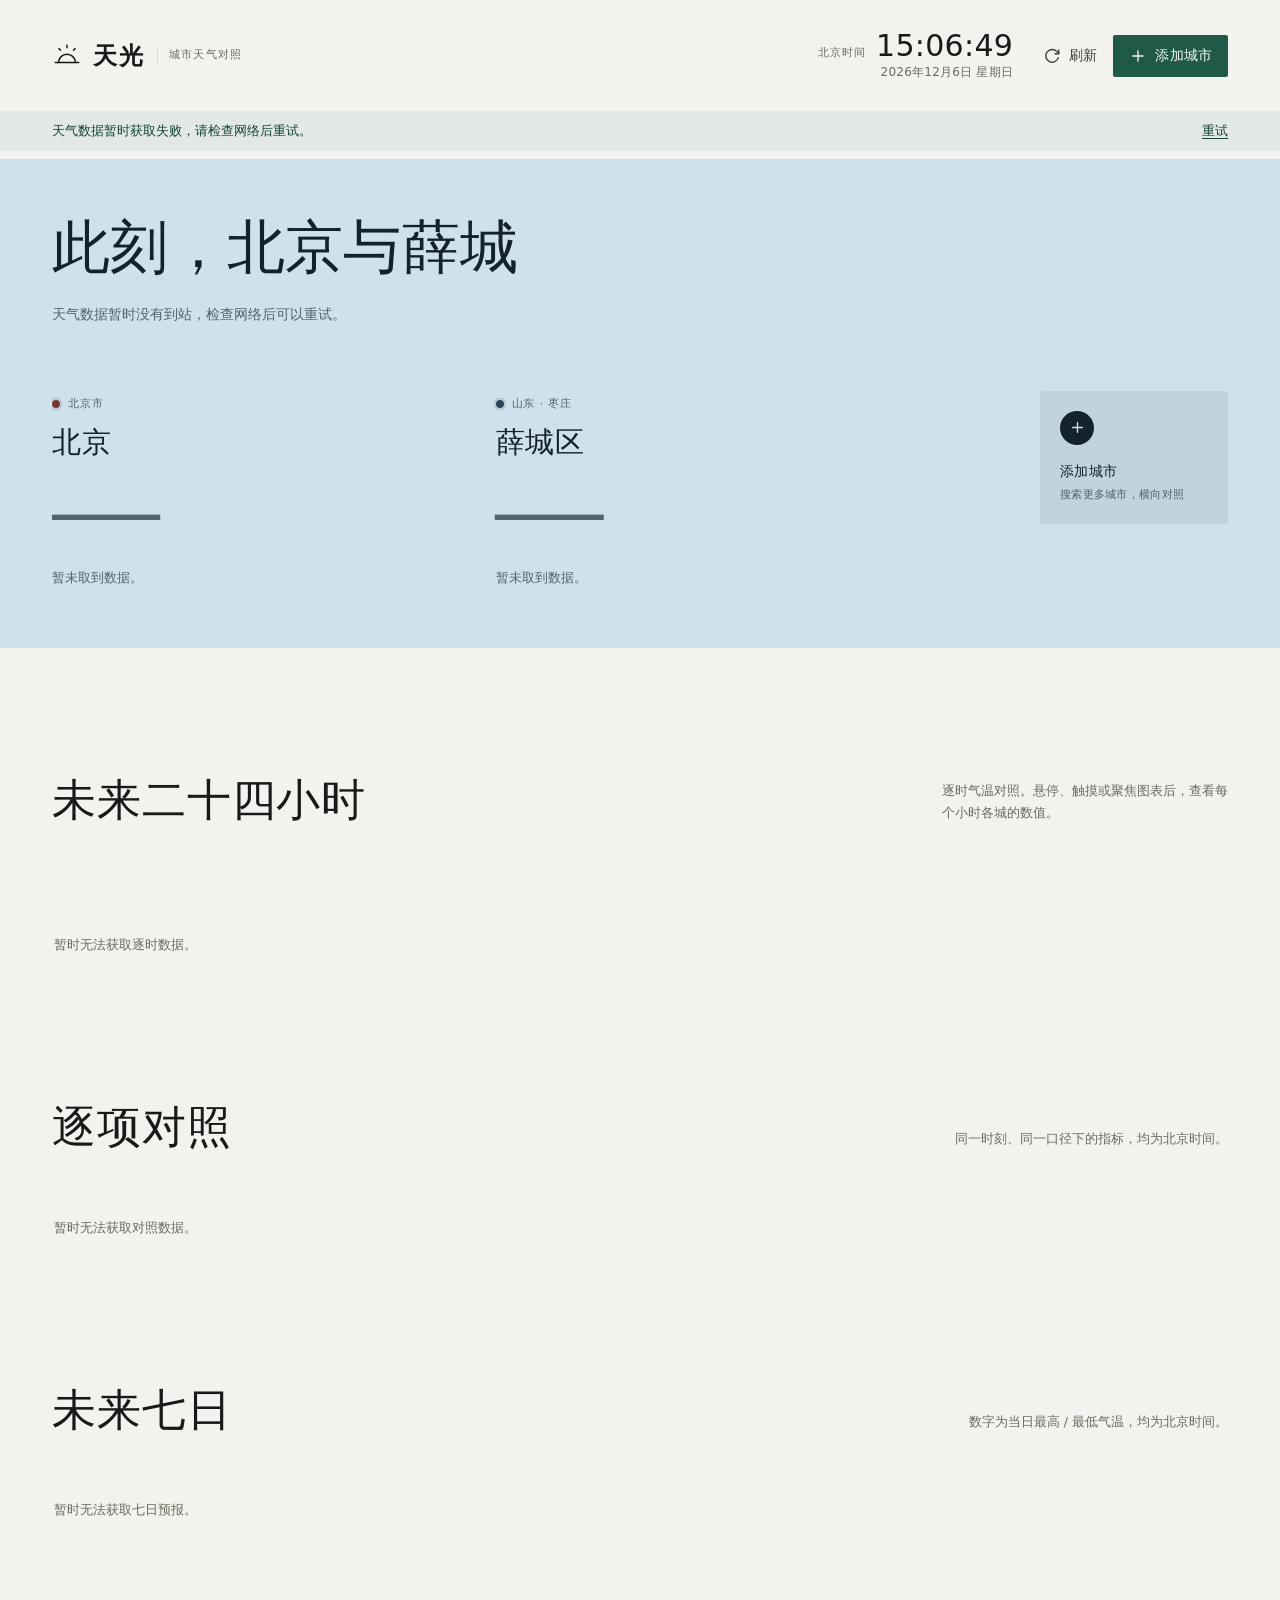
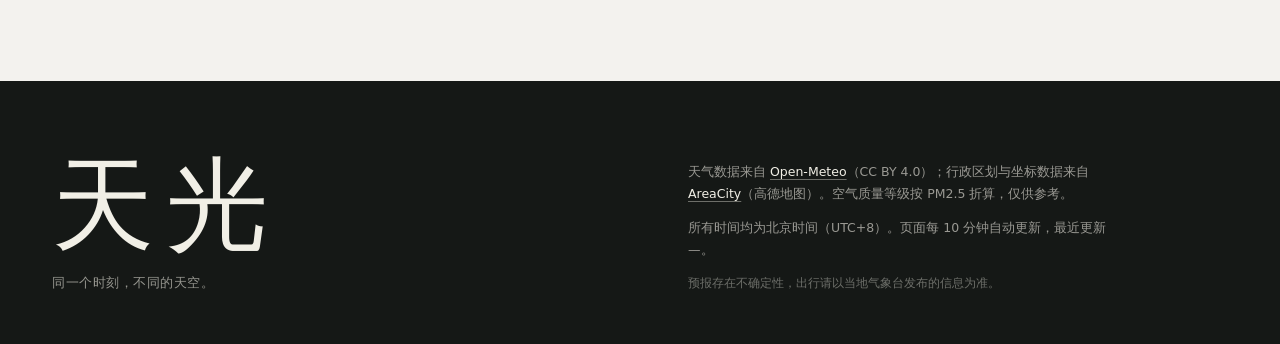
==== commit 9c8bf928: "Add district-level place search and local data" ====
--- a/standalone.html
+++ b/standalone.html
@@ -1500,7 +1500,7 @@
       <p class="footer-line">同一个时刻，不同的天空。</p>
     </div>
     <div class="footer-meta">
-      <p>数据来自 <a href="https://open-meteo.com/" target="_blank" rel="noopener">Open-Meteo</a> 的天气预报与空气质量模型（CC BY 4.0）。空气质量等级按 PM2.5 折算，仅供参考。</p>
+      <p>天气数据来自 <a href="https://open-meteo.com/" target="_blank" rel="noopener">Open-Meteo</a>（CC BY 4.0）；行政区划与坐标数据来自 <a href="https://github.com/xiangyuecn/AreaCity-JsSpider-StatsGov" target="_blank" rel="noopener">AreaCity</a>（高德地图）。空气质量等级按 PM2.5 折算，仅供参考。</p>
       <p>所有时间均为北京时间（UTC+8）。页面每 10 分钟自动更新，最近更新 <span id="updated-at">—</span>。</p>
       <p class="footer-small">预报存在不确定性，出行请以当地气象台发布的信息为准。</p>
     </div>
@@ -1520,7 +1520,7 @@
     </div>
     <div class="search-field">
       <svg class="ui-icon" aria-hidden="true"><use href="#i-search"></use></svg>
-      <input id="city-search" type="search" placeholder="搜索城市，例如 上海、成都" autocomplete="off" aria-label="搜索城市">
+      <input id="city-search" type="search" placeholder="搜索城市 / 区县，例如 微山县、上海" autocomplete="off" aria-label="搜索城市">
     </div>
     <div class="quick" id="quick-cities" aria-label="热门城市"></div>
     <div class="results" id="city-results" aria-label="搜索结果"></div>
@@ -1537,6 +1537,11 @@
   <div class="noscript">天光需要启用 JavaScript 才能获取实时天气数据。</div>
 </noscript>
 
+<script>
+/* 中国地级市/区县坐标（用于天气查询），数据来源：AreaCity（高德地图）。 */
+window.CN_PLACES = [["北京市","北京市","北京市",39.904989,116.405285,"1101",1],["东城区","北京市","北京市",39.928359,116.416334,"110101",2],["西城区","北京市","北京市",39.9126,116.36585,"110102",2],["朝阳区","北京市","北京市",39.921444,116.443136,"110105",2],["丰台区","北京市","北京市",39.858538,116.286726,"110106",2],["石景山区","北京市","北京市",39.906304,116.223015,"110107",2],["海淀区","北京市","北京市",39.959893,116.2977,"110108",2],["门头沟区","北京市","北京市",39.940842,116.101668,"110109",2],["房山区","北京市","北京市",39.748889,116.143426,"110111",2],["通州区","北京市","北京市",39.916403,116.72923,"110112",2],["顺义区","北京市","北京市",40.149891,116.661474,"110113",2],["昌平区","北京市","北京市",40.220952,116.231034,"110114",2],["大兴区","北京市","北京市",39.726917,116.341483,"110115",2],["怀柔区","北京市","北京市",40.317003,116.631974,"110116",2],["平谷区","北京市","北京市",40.140805,117.121589,"110117",2],["密云区","北京市","北京市",40.377058,116.843351,"110118",2],["延庆区","北京市","北京市",40.457033,115.974609,"110119",2],["天津市","天津市","天津市",39.125596,117.190182,"1201",1],["和平区","天津市","天津市",39.116884,117.214713,"120101",2],["河东区","天津市","天津市",39.128294,117.251584,"120102",2],["河西区","天津市","天津市",39.109679,117.223379,"120103",2],["南开区","天津市","天津市",39.138551,117.150638,"120104",2],["河北区","天津市","天津市",39.148018,117.196874,"120105",2],["红桥区","天津市","天津市",39.167349,117.151566,"120106",2],["东丽区","天津市","天津市",39.086789,117.313567,"120110",2],["西青区","天津市","天津市",39.141811,117.008994,"120111",2],["津南区","天津市","天津市",38.936971,117.356683,"120112",2],["北辰区","天津市","天津市",39.224638,117.135614,"120113",2],["武清区","天津市","天津市",39.384108,117.04456,"120114",2],["宝坻区","天津市","天津市",39.717054,117.309748,"120115",2],["滨海新区","天津市","天津市",39.017809,117.69641,"120116",2],["宁河区","天津市","天津市",39.329749,117.826674,"120117",2],["静海区","天津市","天津市",38.947772,116.975474,"120118",2],["蓟州区","天津市","天津市",40.046544,117.408432,"120119",2],["石家庄市","石家庄市","河北省",38.042007,114.514976,"1301",1],["长安区","石家庄市","河北省",38.03682,114.538955,"130102",2],["桥西区","石家庄市","河北省",38.025245,114.45004,"130104",2],["新华区","石家庄市","河北省",38.050749,114.463904,"130105",2],["井陉矿区","石家庄市","河北省",38.065446,114.062258,"130107",2],["裕华区","石家庄市","河北省",38.007002,114.531599,"130108",2],["藁城区","石家庄市","河北省",38.022177,114.846562,"130109",2],["鹿泉区","石家庄市","河北省",38.086536,114.313559,"130110",2],["栾城区","石家庄市","河北省",37.900915,114.647922,"130111",2],["井陉县","石家庄市","河北省",38.032366,114.145669,"130121",2],["正定县","石家庄市","河北省",38.14699,114.57043,"130123",2],["行唐县","石家庄市","河北省",38.437535,114.553044,"130125",2],["灵寿县","石家庄市","河北省",38.307908,114.383013,"130126",2],["高邑县","石家庄市","河北省",37.615905,114.611659,"130127",2],["深泽县","石家庄市","河北省",38.184572,115.20089,"130128",2],["赞皇县","石家庄市","河北省",37.666549,114.386114,"130129",2],["无极县","石家庄市","河北省",38.178852,114.976256,"130130",2],["平山县","石家庄市","河北省",38.260288,114.186007,"130131",2],["元氏县","石家庄市","河北省",37.767332,114.525508,"130132",2],["赵县","石家庄市","河北省",37.756935,114.775914,"130133",2],["辛集市","石家庄市","河北省",37.943239,115.217626,"130181",2],["晋州市","石家庄市","河北省",38.033937,115.044141,"130183",2],["新乐市","石家庄市","河北省",38.343952,114.683745,"130184",2],["唐山市","唐山市","河北省",39.63068,118.180149,"1302",1],["路南区","唐山市","河北省",39.624988,118.154348,"130202",2],["路北区","唐山市","河北省",39.625079,118.201085,"130203",2],["古冶区","唐山市","河北省",39.73392,118.447134,"130204",2],["开平区","唐山市","河北省",39.671634,118.262246,"130205",2],["丰南区","唐山市","河北省",39.576031,118.085169,"130207",2],["丰润区","唐山市","河北省",39.832919,118.162426,"130208",2],["曹妃甸区","唐山市","河北省",39.273528,118.460197,"130209",2],["滦南县","唐山市","河北省",39.520272,118.68363,"130224",2],["乐亭县","唐山市","河北省",39.425748,118.91245,"130225",2],["迁西县","唐山市","河北省",40.141486,118.31467,"130227",2],["玉田县","唐山市","河北省",39.901827,117.738196,"130229",2],["遵化市","唐山市","河北省",40.189119,117.965878,"130281",2],["迁安市","唐山市","河北省",39.998861,118.701021,"130283",2],["滦州市","唐山市","河北省",39.740963,118.70301,"130284",2],["秦皇岛市","秦皇岛市","河北省",39.888243,119.52022,"1303",1],["海港区","秦皇岛市","河北省",39.94756,119.564962,"130302",2],["山海关区","秦皇岛市","河北省",39.978882,119.775187,"130303",2],["北戴河区","秦皇岛市","河北省",39.834912,119.48449,"130304",2],["抚宁区","秦皇岛市","河北省",39.876253,119.244847,"130306",2],["青龙满族自治县","秦皇岛市","河北省",40.407473,118.94985,"130321",2],["昌黎县","秦皇岛市","河北省",39.699677,119.199846,"130322",2],["卢龙县","秦皇岛市","河北省",39.892564,118.891931,"130324",2],["邯郸市","邯郸市","河北省",36.625849,114.53915,"1304",1],["邯山区","邯郸市","河北省",36.59457,114.531062,"130402",2],["丛台区","邯郸市","河北省",36.636434,114.492875,"130403",2],["复兴区","邯郸市","河北省",36.638879,114.462581,"130404",2],["峰峰矿区","邯郸市","河北省",36.419298,114.212571,"130406",2],["肥乡区","邯郸市","河北省",36.548545,114.800199,"130407",2],["永年区","邯郸市","河北省",36.74188,114.536626,"130408",2],["临漳县","邯郸市","河北省",36.322504,114.585514,"130423",2],["成安县","邯郸市","河北省",36.445331,114.670094,"130424",2],["大名县","邯郸市","河北省",36.286406,115.147985,"130425",2],["涉县","邯郸市","河北省",36.586073,113.692157,"130426",2],["磁县","邯郸市","河北省",36.37507,114.373965,"130427",2],["邱县","邯郸市","河北省",36.811783,115.200049,"130430",2],["鸡泽县","邯郸市","河北省",36.911525,114.889951,"130431",2],["广平县","邯郸市","河北省",36.476727,114.921185,"130432",2],["馆陶县","邯郸市","河北省",36.548295,115.281818,"130433",2],["魏县","邯郸市","河北省",36.35926,114.939217,"130434",2],["曲周县","邯郸市","河北省",36.766347,114.957549,"130435",2],["武安市","邯郸市","河北省",36.69759,114.203685,"130481",2],["邢台市","邢台市","河北省",37.060227,114.49742,"1305",1],["襄都区","邢台市","河北省",37.071314,114.507443,"130502",2],["信都区","邢台市","河北省",37.093798,114.468229,"130503",2],["任泽区","邢台市","河北省",37.121958,114.671339,"130505",2],["南和区","邢台市","河北省",37.005626,114.683683,"130506",2],["临城县","邢台市","河北省",37.444512,114.498651,"130522",2],["内丘县","邢台市","河北省",37.287612,114.512226,"130523",2],["柏乡县","邢台市","河北省",37.48288,114.693447,"130524",2],["隆尧县","邢台市","河北省",37.351232,114.770509,"130525",2],["宁晋县","邢台市","河北省",37.624524,114.940006,"130528",2],["巨鹿县","邢台市","河北省",37.221293,115.037884,"130529",2],["新河县","邢台市","河北省",37.520891,115.251005,"130530",2],["广宗县","邢台市","河北省",37.074795,115.142766,"130531",2],["平乡县","邢台市","河北省",37.063771,115.03008,"130532",2],["威县","邢台市","河北省",36.975164,115.266829,"130533",2],["清河县","邢台市","河北省",37.0451,115.665081,"130534",2],["临西县","邢台市","河北省",36.871312,115.501258,"130535",2],["南宫市","邢台市","河北省",37.358907,115.40866,"130581",2],["沙河市","邢台市","河北省",36.855548,114.503023,"130582",2],["保定市","保定市","河北省",38.874476,115.464523,"1306",1],["竞秀区","保定市","河北省",38.877318,115.458671,"130602",2],["莲池区","保定市","河北省",38.883528,115.497153,"130606",2],["满城区","保定市","河北省",38.949732,115.322246,"130607",2],["清苑区","保定市","河北省",38.76527,115.48988,"130608",2],["徐水区","保定市","河北省",39.018781,115.655772,"130609",2],["涞水县","保定市","河北省",39.394305,115.713651,"130623",2],["阜平县","保定市","河北省",38.849221,114.195118,"130624",2],["定兴县","保定市","河北省",39.263219,115.808183,"130626",2],["唐县","保定市","河北省",38.748477,114.982968,"130627",2],["高阳县","保定市","河北省",38.700846,115.779149,"130628",2],["容城县","保定市","河北省",39.043321,115.861635,"130629",2],["涞源县","保定市","河北省",39.360622,114.694416,"130630",2],["望都县","保定市","河北省",38.696221,115.15542,"130631",2],["安新县","保定市","河北省",38.936102,115.935688,"130632",2],["易县","保定市","河北省",39.350219,115.497487,"130633",2],["曲阳县","保定市","河北省",38.614409,114.740476,"130634",2],["蠡县","保定市","河北省",38.488064,115.583701,"130635",2],["顺平县","保定市","河北省",38.837988,115.135133,"130636",2],["博野县","保定市","河北省",38.458048,115.464295,"130637",2],["雄县","保定市","河北省",38.994825,116.108624,"130638",2],["涿州市","保定市","河北省",39.485684,115.97444,"130681",2],["定州市","保定市","河北省",38.516746,114.990321,"130682",2],["安国市","保定市","河北省",38.418985,115.327088,"130683",2],["高碑店市","保定市","河北省",39.327233,115.873612,"130684",2],["张家口市","张家口市","河北省",40.768931,114.885895,"1307",1],["桥东区","张家口市","河北省",40.788472,114.894114,"130702",2],["桥西区","张家口市","河北省",40.819553,114.868604,"130703",2],["宣化区","张家口市","河北省",40.609444,115.099515,"130705",2],["下花园区","张家口市","河北省",40.502628,115.287127,"130706",2],["万全区","张家口市","河北省",40.767377,114.740584,"130708",2],["崇礼区","张家口市","河北省",40.974741,115.282345,"130709",2],["张北县","张家口市","河北省",41.159039,114.719927,"130722",2],["康保县","张家口市","河北省",41.853016,114.60018,"130723",2],["沽源县","张家口市","河北省",41.670497,115.688544,"130724",2],["尚义县","张家口市","河北省",41.076588,113.968763,"130725",2],["蔚县","张家口市","河北省",39.840154,114.589136,"130726",2],["阳原县","张家口市","河北省",40.104303,114.150267,"130727",2],["怀安县","张家口市","河北省",40.67527,114.386488,"130728",2],["怀来县","张家口市","河北省",40.415625,115.517868,"130730",2],["涿鹿县","张家口市","河北省",40.382681,115.196835,"130731",2],["赤城县","张家口市","河北省",40.913348,115.831256,"130732",2],["承德市","承德市","河北省",40.952942,117.962749,"1308",1],["双桥区","承德市","河北省",40.974679,117.943121,"130802",2],["双滦区","承德市","河北省",40.959426,117.799588,"130803",2],["鹰手营子矿区","承德市","河北省",40.546424,117.659341,"130804",2],["承德县","承德市","河北省",40.768082,118.174166,"130821",2],["兴隆县","承德市","河北省",40.417358,117.500558,"130822",2],["滦平县","承德市","河北省",40.941644,117.332652,"130824",2],["隆化县","承德市","河北省",41.314402,117.739026,"130825",2],["丰宁满族自治县","承德市","河北省",41.209951,116.645798,"130826",2],["宽城满族自治县","承德市","河北省",40.611333,118.485472,"130827",2],["围场满族蒙古族自治县","承德市","河北省",41.938372,117.75934,"130828",2],["平泉市","承德市","河北省",41.018482,118.702032,"130881",2],["沧州市","沧州市","河北省",38.304676,116.838715,"1309",1],["新华区","沧州市","河北省",38.314094,116.866309,"130902",2],["运河区","沧州市","河北省",38.283456,116.842964,"130903",2],["沧县","沧州市","河北省",38.219856,117.007478,"130921",2],["青县","沧州市","河北省",38.583657,116.804137,"130922",2],["东光县","沧州市","河北省",37.888844,116.537138,"130923",2],["海兴县","沧州市","河北省",38.143308,117.497545,"130924",2],["盐山县","沧州市","河北省",38.058074,117.230681,"130925",2],["肃宁县","沧州市","河北省",38.423044,115.829619,"130926",2],["南皮县","沧州市","河北省",38.038761,116.708603,"130927",2],["吴桥县","沧州市","河北省",37.628225,116.391557,"130928",2],["献县","沧州市","河北省",38.180381,116.152058,"130929",2],["孟村回族自治县","沧州市","河北省",38.053438,117.104514,"130930",2],["泊头市","沧州市","河北省",38.084262,116.578322,"130981",2],["任丘市","沧州市","河北省",38.685325,116.084412,"130982",2],["黄骅市","沧州市","河北省",38.372266,117.330043,"130983",2],["河间市","沧州市","河北省",38.446656,116.099362,"130984",2],["廊坊市","廊坊市","河北省",39.538304,116.683546,"1310",1],["安次区","廊坊市","河北省",39.502569,116.694544,"131002",2],["广阳区","廊坊市","河北省",39.52343,116.710667,"131003",2],["固安县","廊坊市","河北省",39.438797,116.298696,"131022",2],["永清县","廊坊市","河北省",39.330983,116.50608,"131023",2],["香河县","廊坊市","河北省",39.763772,117.006072,"131024",2],["大城县","廊坊市","河北省",38.705232,116.653917,"131025",2],["文安县","廊坊市","河北省",38.873185,116.457628,"131026",2],["大厂回族自治县","廊坊市","河北省",39.886569,116.98961,"131028",2],["霸州市","廊坊市","河北省",39.125238,116.391488,"131081",2],["三河市","廊坊市","河北省",39.982933,117.078269,"131082",2],["衡水市","衡水市","河北省",37.739367,115.668987,"1311",1],["桃城区","衡水市","河北省",37.735152,115.675208,"131102",2],["冀州区","衡水市","河北省",37.550922,115.579392,"131103",2],["枣强县","衡水市","河北省",37.514217,115.724365,"131121",2],["武邑县","衡水市","河北省",37.802036,115.887498,"131122",2],["武强县","衡水市","河北省",38.041447,115.982119,"131123",2],["饶阳县","衡水市","河北省",38.235313,115.725898,"131124",2],["安平县","衡水市","河北省",38.234769,115.518918,"131125",2],["故城县","衡水市","河北省",37.347873,115.965877,"131126",2],["景县","衡水市","河北省",37.692831,116.270558,"131127",2],["阜城县","衡水市","河北省",37.862984,116.175424,"131128",2],["深州市","衡水市","河北省",38.001535,115.559576,"131182",2],["太原市","太原市","山西省",37.870451,112.549656,"1401",1],["小店区","太原市","山西省",37.736865,112.565524,"140105",2],["迎泽区","太原市","山西省",37.863308,112.563373,"140106",2],["杏花岭区","太原市","山西省",37.894241,112.570412,"140107",2],["尖草坪区","太原市","山西省",37.940052,112.486141,"140108",2],["万柏林区","太原市","山西省",37.859738,112.515638,"140109",2],["晋源区","太原市","山西省",37.715519,112.477869,"140110",2],["清徐县","太原市","山西省",37.608751,112.359367,"140121",2],["阳曲县","太原市","山西省",38.058511,112.67292,"140122",2],["娄烦县","太原市","山西省",38.067569,111.79715,"140123",2],["古交市","太原市","山西省",37.907414,112.175034,"140181",2],["大同市","大同市","山西省",40.09711,113.366749,"1402",1],["新荣区","大同市","山西省",40.256355,113.139628,"140212",2],["平城区","大同市","山西省",40.076991,113.300179,"140213",2],["云冈区","大同市","山西省",40.005844,113.150035,"140214",2],["云州区","大同市","山西省",40.040156,113.612496,"140215",2],["阳高县","大同市","山西省",40.361059,113.748944,"140221",2],["天镇县","大同市","山西省",40.42087,114.090871,"140222",2],["广灵县","大同市","山西省",39.760404,114.282703,"140223",2],["灵丘县","大同市","山西省",39.442459,114.234452,"140224",2],["浑源县","大同市","山西省",39.706485,113.69183,"140225",2],["左云县","大同市","山西省",40.013442,112.703008,"140226",2],["阳泉市","阳泉市","山西省",37.857094,113.580426,"1403",1],["城区","阳泉市","山西省",37.847457,113.600694,"140302",2],["矿区","阳泉市","山西省",37.868494,113.555279,"140303",2],["郊区","阳泉市","山西省",37.943703,113.593998,"140311",2],["平定县","阳泉市","山西省",37.804986,113.629777,"140321",2],["盂县","阳泉市","山西省",38.086041,113.412279,"140322",2],["长治市","长治市","山西省",36.195142,113.117394,"1404",1],["潞州区","长治市","山西省",36.203305,113.122725,"140403",2],["上党区","长治市","山西省",36.053104,113.051416,"140404",2],["屯留区","长治市","山西省",36.3162,112.892301,"140405",2],["潞城区","长治市","山西省",36.334597,113.228897,"140406",2],["襄垣县","长治市","山西省",36.535629,113.051298,"140423",2],["平顺县","长治市","山西省",36.20037,113.435859,"140425",2],["黎城县","长治市","山西省",36.502258,113.387025,"140426",2],["壶关县","长治市","山西省",36.115645,113.206836,"140427",2],["长子县","长治市","山西省",36.122258,112.877922,"140428",2],["武乡县","长治市","山西省",36.837865,112.86396,"140429",2],["沁县","长治市","山西省",36.756152,112.699176,"140430",2],["沁源县","长治市","山西省",36.499989,112.337726,"140431",2],["晋城市","晋城市","山西省",35.491315,112.852022,"1405",1],["城区","晋城市","山西省",35.50248,112.853452,"140502",2],["沁水县","晋城市","山西省",35.690119,112.186726,"140521",2],["阳城县","晋城市","山西省",35.486275,112.414798,"140522",2],["陵川县","晋城市","山西省",35.775239,113.280755,"140524",2],["泽州县","晋城市","山西省",35.543499,112.954123,"140525",2],["高平市","晋城市","山西省",35.798775,112.923798,"140581",2],["朔州市","朔州市","山西省",39.331734,112.432906,"1406",1],["朔城区","朔州市","山西省",39.320196,112.432071,"140602",2],["平鲁区","朔州市","山西省",39.512219,112.28827,"140603",2],["山阴县","朔州市","山西省",39.527445,112.816421,"140621",2],["应县","朔州市","山西省",39.554471,113.190952,"140622",2],["右玉县","朔州市","山西省",39.989198,112.466926,"140623",2],["怀仁市","朔州市","山西省",39.820522,113.133061,"140681",2],["晋中市","晋中市","山西省",37.688006,112.752633,"1407",1],["榆次区","晋中市","山西省",37.698637,112.707564,"140702",2],["太谷区","晋中市","山西省",37.421392,112.551297,"140703",2],["榆社县","晋中市","山西省",37.071209,112.975378,"140721",2],["左权县","晋中市","山西省",37.082746,113.379412,"140722",2],["和顺县","晋中市","山西省",37.329696,113.570295,"140723",2],["昔阳县","晋中市","山西省",37.612577,113.707151,"140724",2],["寿阳县","晋中市","山西省",37.895191,113.176373,"140725",2],["祁县","晋中市","山西省",37.358425,112.335226,"140727",2],["平遥县","晋中市","山西省",37.189614,112.175825,"140728",2],["灵石县","晋中市","山西省",36.848085,111.778692,"140729",2],["介休市","晋中市","山西省",37.027538,111.916451,"140781",2],["运城市","运城市","山西省",35.02667,111.007051,"1408",1],["盐湖区","运城市","山西省",35.015549,110.998135,"140802",2],["临猗县","运城市","山西省",35.144406,110.774553,"140821",2],["万荣县","运城市","山西省",35.415805,110.837957,"140822",2],["闻喜县","运城市","山西省",35.356664,111.224485,"140823",2],["稷山县","运城市","山西省",35.604515,110.983273,"140824",2],["新绛县","运城市","山西省",35.616007,111.224767,"140825",2],["绛县","运城市","山西省",35.491764,111.568849,"140826",2],["垣曲县","运城市","山西省",35.298297,111.670215,"140827",2],["夏县","运城市","山西省",35.140733,111.219946,"140828",2],["平陆县","运城市","山西省",34.829595,111.193957,"140829",2],["芮城县","运城市","山西省",34.694173,110.694418,"140830",2],["永济市","运城市","山西省",34.866499,110.447771,"140881",2],["河津市","运城市","山西省",35.596357,110.712032,"140882",2],["忻州市","忻州市","山西省",38.415958,112.734149,"1409",1],["忻府区","忻州市","山西省",38.403498,112.746357,"140902",2],["定襄县","忻州市","山西省",38.471725,112.957234,"140921",2],["五台县","忻州市","山西省",38.728056,113.255419,"140922",2],["代县","忻州市","山西省",39.066831,112.960102,"140923",2],["繁峙县","忻州市","山西省",39.188835,113.265464,"140924",2],["宁武县","忻州市","山西省",39.001498,112.304734,"140925",2],["静乐县","忻州市","山西省",38.359306,111.939498,"140926",2],["神池县","忻州市","山西省",39.091079,112.210997,"140927",2],["五寨县","忻州市","山西省",38.91111,111.846808,"140928",2],["岢岚县","忻州市","山西省",38.703989,111.572964,"140929",2],["河曲县","忻州市","山西省",39.38452,111.138247,"140930",2],["保德县","忻州市","山西省",39.022616,111.085944,"140931",2],["偏关县","忻州市","山西省",39.436917,111.508922,"140932",2],["原平市","忻州市","山西省",38.731412,112.711025,"140981",2],["临汾市","临汾市","山西省",36.088581,111.51931,"1410",1],["尧都区","临汾市","山西省",36.082463,111.578797,"141002",2],["曲沃县","临汾市","山西省",35.641883,111.475783,"141021",2],["翼城县","临汾市","山西省",35.739706,111.719048,"141022",2],["襄汾县","临汾市","山西省",35.876293,111.441725,"141023",2],["洪洞县","临汾市","山西省",36.254087,111.67571,"141024",2],["古县","临汾市","山西省",36.266767,111.92031,"141025",2],["安泽县","临汾市","山西省",36.147921,112.250242,"141026",2],["浮山县","临汾市","山西省",35.968124,111.848883,"141027",2],["吉县","临汾市","山西省",36.096833,110.680513,"141028",2],["乡宁县","临汾市","山西省",35.970834,110.846585,"141029",2],["大宁县","临汾市","山西省",36.465126,110.752914,"141030",2],["隰县","临汾市","山西省",36.693345,110.940752,"141031",2],["永和县","临汾市","山西省",36.759524,110.631981,"141032",2],["蒲县","临汾市","山西省",36.41183,111.096457,"141033",2],["汾西县","临汾市","山西省",36.652833,111.563993,"141034",2],["侯马市","临汾市","山西省",35.619105,111.372002,"141081",2],["霍州市","临汾市","山西省",36.569046,111.755111,"141082",2],["吕梁市","吕梁市","山西省",37.518996,111.14454,"1411",1],["离石区","吕梁市","山西省",37.517797,111.150325,"141102",2],["文水县","吕梁市","山西省",37.438101,112.028866,"141121",2],["交城县","吕梁市","山西省",37.55169,112.155857,"141122",2],["兴县","吕梁市","山西省",38.461818,111.127486,"141123",2],["临县","吕梁市","山西省",37.951008,110.992712,"141124",2],["柳林县","吕梁市","山西省",37.429816,110.888993,"141125",2],["石楼县","吕梁市","山西省",36.998461,110.834712,"141126",2],["岚县","吕梁市","山西省",38.279587,111.672156,"141127",2],["方山县","吕梁市","山西省",37.895017,111.244309,"141128",2],["中阳县","吕梁市","山西省",37.357816,111.178841,"141129",2],["交口县","吕梁市","山西省",36.982205,111.181241,"141130",2],["孝义市","吕梁市","山西省",37.146051,111.778935,"141181",2],["汾阳市","吕梁市","山西省",37.261493,111.770834,"141182",2],["呼和浩特市","呼和浩特市","内蒙古自治区",40.842127,111.748814,"1501",1],["新城区","呼和浩特市","内蒙古自治区",40.858271,111.665325,"150102",2],["回民区","呼和浩特市","内蒙古自治区",40.808906,111.623485,"150103",2],["玉泉区","呼和浩特市","内蒙古自治区",40.753054,111.674157,"150104",2],["赛罕区","呼和浩特市","内蒙古自治区",40.792508,111.701166,"150105",2],["土默特左旗","呼和浩特市","内蒙古自治区",40.729044,111.16373,"150121",2],["托克托县","呼和浩特市","内蒙古自治区",40.277703,111.193879,"150122",2],["和林格尔县","呼和浩特市","内蒙古自治区",40.379226,111.821695,"150123",2],["清水河县","呼和浩特市","内蒙古自治区",39.921224,111.647351,"150124",2],["武川县","呼和浩特市","内蒙古自治区",41.096511,111.451226,"150125",2],["包头市","包头市","内蒙古自治区",40.621327,109.95315,"1502",1],["东河区","包头市","内蒙古自治区",40.57626,110.044008,"150202",2],["昆都仑区","包头市","内蒙古自治区",40.658075,109.840249,"150203",2],["青山区","包头市","内蒙古自治区",40.644081,109.902157,"150204",2],["石拐区","包头市","内蒙古自治区",40.676736,110.060783,"150205",2],["白云鄂博矿区","包头市","内蒙古自治区",41.769956,109.973195,"150206",2],["九原区","包头市","内蒙古自治区",40.611346,109.968082,"150207",2],["土默特右旗","包头市","内蒙古自治区",40.578253,110.527831,"150221",2],["固阳县","包头市","内蒙古自治区",41.034757,110.060055,"150222",2],["达尔罕茂明安联合旗","包头市","内蒙古自治区",41.698992,110.432626,"150223",2],["乌海市","乌海市","内蒙古自治区",39.655048,106.79415,"1503",1],["海勃湾区","乌海市","内蒙古自治区",39.690873,106.8228,"150302",2],["海南区","乌海市","内蒙古自治区",39.441803,106.891472,"150303",2],["乌达区","乌海市","内蒙古自治区",39.505609,106.726043,"150304",2],["赤峰市","赤峰市","内蒙古自治区",42.256876,118.887613,"1504",1],["红山区","赤峰市","内蒙古自治区",42.296317,118.953989,"150402",2],["元宝山区","赤峰市","内蒙古自治区",42.039602,119.288475,"150403",2],["松山区","赤峰市","内蒙古自治区",42.299795,118.916156,"150404",2],["阿鲁科尔沁旗","赤峰市","内蒙古自治区",43.872398,120.065533,"150421",2],["巴林左旗","赤峰市","内蒙古自治区",43.961547,119.362832,"150422",2],["巴林右旗","赤峰市","内蒙古自治区",43.534171,118.664235,"150423",2],["林西县","赤峰市","内蒙古自治区",43.61812,118.05545,"150424",2],["克什克腾旗","赤峰市","内蒙古自治区",43.265057,117.545413,"150425",2],["翁牛特旗","赤峰市","内蒙古自治区",42.936529,119.006187,"150426",2],["喀喇沁旗","赤峰市","内蒙古自治区",41.927103,118.701934,"150428",2],["宁城县","赤峰市","内蒙古自治区",41.600193,119.320056,"150429",2],["敖汉旗","赤峰市","内蒙古自治区",42.290731,119.921413,"150430",2],["通辽市","通辽市","内蒙古自治区",43.653566,122.243309,"1505",1],["科尔沁区","通辽市","内蒙古自治区",43.623133,122.25545,"150502",2],["科尔沁左翼中旗","通辽市","内蒙古自治区",44.126606,123.312202,"150521",2],["科尔沁左翼后旗","通辽市","内蒙古自治区",42.935105,122.35677,"150522",2],["开鲁县","通辽市","内蒙古自治区",43.601446,121.319216,"150523",2],["库伦旗","通辽市","内蒙古自治区",42.735556,121.810629,"150524",2],["奈曼旗","通辽市","内蒙古自治区",42.867433,120.657813,"150525",2],["扎鲁特旗","通辽市","内蒙古自治区",44.567093,120.917953,"150526",2],["霍林郭勒市","通辽市","内蒙古自治区",45.533598,119.681242,"150581",2],["鄂尔多斯市","鄂尔多斯市","内蒙古自治区",39.608744,109.782473,"1506",1],["东胜区","鄂尔多斯市","内蒙古自治区",39.823066,109.963403,"150602",2],["康巴什区","鄂尔多斯市","内蒙古自治区",39.60793,109.858586,"150603",2],["达拉特旗","鄂尔多斯市","内蒙古自治区",40.412766,110.034133,"150621",2],["准格尔旗","鄂尔多斯市","内蒙古自治区",40.092513,111.27416,"150622",2],["鄂托克前旗","鄂尔多斯市","内蒙古自治区",38.182402,107.47733,"150623",2],["鄂托克旗","鄂尔多斯市","内蒙古自治区",39.089549,107.975948,"150624",2],["杭锦旗","鄂尔多斯市","内蒙古自治区",39.833243,108.736011,"150625",2],["乌审旗","鄂尔多斯市","内蒙古自治区",38.60453,108.819485,"150626",2],["伊金霍洛旗","鄂尔多斯市","内蒙古自治区",39.565064,109.747435,"150627",2],["呼伦贝尔市","呼伦贝尔市","内蒙古自治区",49.166536,119.77845,"1507",1],["海拉尔区","呼伦贝尔市","内蒙古自治区",49.234715,119.824542,"150702",2],["扎赉诺尔区","呼伦贝尔市","内蒙古自治区",49.511213,117.669939,"150703",2],["阿荣旗","呼伦贝尔市","内蒙古自治区",48.126553,123.458943,"150721",2],["莫力达瓦达斡尔族自治旗","呼伦贝尔市","内蒙古自治区",48.477728,124.519023,"150722",2],["鄂伦春自治旗","呼伦贝尔市","内蒙古自治区",50.591604,123.725643,"150723",2],["鄂温克族自治旗","呼伦贝尔市","内蒙古自治区",49.146692,119.755253,"150724",2],["陈巴尔虎旗","呼伦贝尔市","内蒙古自治区",49.328916,119.424026,"150725",2],["新巴尔虎左旗","呼伦贝尔市","内蒙古自治区",48.21827,118.269782,"150726",2],["新巴尔虎右旗","呼伦贝尔市","内蒙古自治区",48.671865,116.8237,"150727",2],["满洲里市","呼伦贝尔市","内蒙古自治区",49.59862,117.379134,"150781",2],["牙克石市","呼伦贝尔市","内蒙古自治区",49.285947,120.711639,"150782",2],["扎兰屯市","呼伦贝尔市","内蒙古自治区",48.028396,122.708475,"150783",2],["额尔古纳市","呼伦贝尔市","内蒙古自治区",50.243102,120.180506,"150784",2],["根河市","呼伦贝尔市","内蒙古自治区",50.779758,121.520165,"150785",2],["巴彦淖尔市","巴彦淖尔市","内蒙古自治区",40.742987,107.387767,"1508",1],["临河区","巴彦淖尔市","内蒙古自治区",40.750969,107.363536,"150802",2],["五原县","巴彦淖尔市","内蒙古自治区",41.088446,108.267466,"150821",2],["磴口县","巴彦淖尔市","内蒙古自治区",40.330534,107.008288,"150822",2],["乌拉特前旗","巴彦淖尔市","内蒙古自治区",40.737018,108.652114,"150823",2],["乌拉特中旗","巴彦淖尔市","内蒙古自治区",41.58813,108.513653,"150824",2],["乌拉特后旗","巴彦淖尔市","内蒙古自治区",41.08412,107.074748,"150825",2],["杭锦后旗","巴彦淖尔市","内蒙古自治区",40.886596,107.151296,"150826",2],["乌兰察布市","乌兰察布市","内蒙古自治区",40.994526,113.132227,"1509",1],["集宁区","乌兰察布市","内蒙古自治区",41.000742,113.168973,"150902",2],["卓资县","乌兰察布市","内蒙古自治区",40.894618,112.577716,"150921",2],["化德县","乌兰察布市","内蒙古自治区",41.904123,114.01029,"150922",2],["商都县","乌兰察布市","内蒙古自治区",41.562176,113.577778,"150923",2],["兴和县","乌兰察布市","内蒙古自治区",40.8723,113.834176,"150924",2],["凉城县","乌兰察布市","内蒙古自治区",40.532358,112.504243,"150925",2],["察哈尔右翼前旗","乌兰察布市","内蒙古自治区",40.783551,113.212409,"150926",2],["察哈尔右翼中旗","乌兰察布市","内蒙古自治区",41.277449,112.635348,"150927",2],["察哈尔右翼后旗","乌兰察布市","内蒙古自治区",41.435937,113.191505,"150928",2],["四子王旗","乌兰察布市","内蒙古自治区",41.533542,111.706663,"150929",2],["丰镇市","乌兰察布市","内蒙古自治区",40.437022,113.109875,"150981",2],["兴安盟","兴安盟","内蒙古自治区",46.082373,122.037796,"1522",1],["乌兰浩特市","兴安盟","内蒙古自治区",46.072233,122.093309,"152201",2],["阿尔山市","兴安盟","内蒙古自治区",47.17744,119.943577,"152202",2],["科尔沁右翼前旗","兴安盟","内蒙古自治区",46.079664,121.952638,"152221",2],["科尔沁右翼中旗","兴安盟","内蒙古自治区",45.060728,121.476357,"152222",2],["扎赉特旗","兴安盟","内蒙古自治区",46.723154,122.899627,"152223",2],["突泉县","兴安盟","内蒙古自治区",45.381918,121.593972,"152224",2],["锡林郭勒盟","锡林郭勒盟","内蒙古自治区",43.933212,116.047387,"1525",1],["二连浩特市","锡林郭勒盟","内蒙古自治区",43.64285,111.949594,"152501",2],["锡林浩特市","锡林郭勒盟","内蒙古自治区",43.933417,116.085814,"152502",2],["阿巴嘎旗","锡林郭勒盟","内蒙古自治区",44.022831,114.950185,"152522",2],["苏尼特左旗","锡林郭勒盟","内蒙古自治区",43.859718,113.667171,"152523",2],["苏尼特右旗","锡林郭勒盟","内蒙古自治区",42.742417,112.641806,"152524",2],["东乌珠穆沁旗","锡林郭勒盟","内蒙古自治区",45.497329,116.97526,"152525",2],["西乌珠穆沁旗","锡林郭勒盟","内蒙古自治区",44.587746,117.608668,"152526",2],["太仆寺旗","锡林郭勒盟","内蒙古自治区",41.876889,115.283173,"152527",2],["镶黄旗","锡林郭勒盟","内蒙古自治区",42.232371,113.847287,"152528",2],["正镶白旗","锡林郭勒盟","内蒙古自治区",42.287493,115.029748,"152529",2],["正蓝旗","锡林郭勒盟","内蒙古自治区",42.241815,115.991648,"152530",2],["多伦县","锡林郭勒盟","内蒙古自治区",42.203454,116.485549,"152531",2],["阿拉善盟","阿拉善盟","内蒙古自治区",38.851554,105.729135,"1529",1],["阿拉善左旗","阿拉善盟","内蒙古自治区",38.833589,105.666208,"152921",2],["阿拉善右旗","阿拉善盟","内蒙古自治区",39.216185,101.666917,"152922",2],["额济纳旗","阿拉善盟","内蒙古自治区",41.953963,101.055861,"152923",2],["沈阳市","沈阳市","辽宁省",41.677576,123.464675,"2101",1],["和平区","沈阳市","辽宁省",41.789766,123.420401,"210102",2],["沈河区","沈阳市","辽宁省",41.795688,123.45884,"210103",2],["大东区","沈阳市","辽宁省",41.805292,123.469828,"210104",2],["皇姑区","沈阳市","辽宁省",41.824574,123.441468,"210105",2],["铁西区","沈阳市","辽宁省",41.821721,123.334781,"210106",2],["苏家屯区","沈阳市","辽宁省",41.665153,123.343937,"210111",2],["浑南区","沈阳市","辽宁省",41.714729,123.449597,"210112",2],["沈北新区","沈阳市","辽宁省",41.913071,123.584209,"210113",2],["于洪区","沈阳市","辽宁省",41.793925,123.308062,"210114",2],["辽中区","沈阳市","辽宁省",41.517449,122.766159,"210115",2],["康平县","沈阳市","辽宁省",42.727249,123.343701,"210123",2],["法库县","沈阳市","辽宁省",42.50108,123.440294,"210124",2],["新民市","沈阳市","辽宁省",41.985757,122.835964,"210181",2],["大连市","大连市","辽宁省",38.913962,121.614786,"2102",1],["中山区","大连市","辽宁省",38.918357,121.644996,"210202",2],["西岗区","大连市","辽宁省",38.914751,121.612461,"210203",2],["沙河口区","大连市","辽宁省",38.904771,121.594201,"210204",2],["甘井子区","大连市","辽宁省",38.952998,121.525469,"210211",2],["旅顺口区","大连市","辽宁省",38.851742,121.261982,"210212",2],["金州区","大连市","辽宁省",39.050211,121.782513,"210213",2],["普兰店区","大连市","辽宁省",39.391565,121.938299,"210214",2],["长海县","大连市","辽宁省",39.272779,122.588487,"210224",2],["瓦房店市","大连市","辽宁省",39.62701,121.979463,"210281",2],["庄河市","大连市","辽宁省",39.680825,122.965881,"210283",2],["鞍山市","鞍山市","辽宁省",41.108239,122.994183,"2103",1],["铁东区","鞍山市","辽宁省",41.089578,122.990888,"210302",2],["铁西区","鞍山市","辽宁省",41.119719,122.969531,"210303",2],["立山区","鞍山市","辽宁省",41.150401,123.029091,"210304",2],["千山区","鞍山市","辽宁省",41.068901,122.944751,"210311",2],["台安县","鞍山市","辽宁省",41.412866,122.436037,"210321",2],["岫岩满族自治县","鞍山市","辽宁省",40.290995,123.280933,"210323",2],["海城市","鞍山市","辽宁省",40.882548,122.685176,"210381",2],["抚顺市","抚顺市","辽宁省",41.881311,123.957053,"2104",1],["新抚区","抚顺市","辽宁省",41.861922,123.91293,"210402",2],["东洲区","抚顺市","辽宁省",41.853001,124.038491,"210403",2],["望花区","抚顺市","辽宁省",41.853484,123.784235,"210404",2],["顺城区","抚顺市","辽宁省",41.883375,123.94504,"210411",2],["抚顺县","抚顺市","辽宁省",41.730094,123.899923,"210421",2],["新宾满族自治县","抚顺市","辽宁省",41.734031,125.039994,"210422",2],["清原满族自治县","抚顺市","辽宁省",42.100804,124.924028,"210423",2],["本溪市","本溪市","辽宁省",41.294123,123.766669,"2105",1],["平山区","本溪市","辽宁省",41.299658,123.769081,"210502",2],["溪湖区","本溪市","辽宁省",41.32931,123.767817,"210503",2],["明山区","本溪市","辽宁省",41.343624,123.861747,"210504",2],["南芬区","本溪市","辽宁省",41.100273,123.744822,"210505",2],["本溪满族自治县","本溪市","辽宁省",41.301553,124.119545,"210521",2],["桓仁满族自治县","本溪市","辽宁省",41.267048,125.361061,"210522",2],["丹东市","丹东市","辽宁省",40.000646,124.354419,"2106",1],["元宝区","丹东市","辽宁省",40.136549,124.395577,"210602",2],["振兴区","丹东市","辽宁省",40.129706,124.383382,"210603",2],["振安区","丹东市","辽宁省",40.20154,124.470005,"210604",2],["宽甸满族自治县","丹东市","辽宁省",40.731319,124.783674,"210624",2],["东港市","丹东市","辽宁省",39.863193,124.152581,"210681",2],["凤城市","丹东市","辽宁省",40.45218,124.066873,"210682",2],["锦州市","锦州市","辽宁省",41.096114,121.126859,"2107",1],["古塔区","锦州市","辽宁省",41.117481,121.128414,"210702",2],["凌河区","锦州市","辽宁省",41.115058,121.151069,"210703",2],["太和区","锦州市","辽宁省",41.109232,121.103445,"210711",2],["黑山县","锦州市","辽宁省",41.653552,122.126645,"210726",2],["义县","锦州市","辽宁省",41.533553,121.239558,"210727",2],["凌海市","锦州市","辽宁省",41.160636,121.35499,"210781",2],["北镇市","锦州市","辽宁省",41.588657,121.777503,"210782",2],["营口市","营口市","辽宁省",40.625027,122.219148,"2108",1],["站前区","营口市","辽宁省",40.673063,122.259058,"210802",2],["西市区","营口市","辽宁省",40.666707,122.206431,"210803",2],["鲅鱼圈区","营口市","辽宁省",40.226708,122.121764,"210804",2],["老边区","营口市","辽宁省",40.671279,122.307956,"210811",2],["盖州市","营口市","辽宁省",40.400259,122.34845,"210881",2],["大石桥市","营口市","辽宁省",40.664851,122.482393,"210882",2],["阜新市","阜新市","辽宁省",42.022028,121.670052,"2109",1],["海州区","阜新市","辽宁省",42.017794,121.662594,"210902",2],["新邱区","阜新市","辽宁省",42.087549,121.792067,"210903",2],["太平区","阜新市","辽宁省",42.010689,121.678637,"210904",2],["清河门区","阜新市","辽宁省",41.7831,121.416105,"210905",2],["细河区","阜新市","辽宁省",42.025412,121.680157,"210911",2],["阜新蒙古族自治县","阜新市","辽宁省",42.065175,121.757901,"210921",2],["彰武县","阜新市","辽宁省",42.386264,122.538563,"210922",2],["辽阳市","辽阳市","辽宁省",41.267396,123.239669,"2110",1],["白塔区","辽阳市","辽宁省",41.270397,123.174347,"211002",2],["文圣区","辽阳市","辽宁省",41.282378,123.231262,"211003",2],["宏伟区","辽阳市","辽宁省",41.217852,123.196725,"211004",2],["弓长岭区","辽阳市","辽宁省",41.151787,123.419567,"211005",2],["太子河区","辽阳市","辽宁省",41.295023,123.18144,"211011",2],["辽阳县","辽阳市","辽宁省",41.206246,123.106426,"211021",2],["灯塔市","辽阳市","辽宁省",41.426537,123.339398,"211081",2],["盘锦市","盘锦市","辽宁省",40.71956,122.170729,"2111",1],["双台子区","盘锦市","辽宁省",41.212401,122.07597,"211102",2],["兴隆台区","盘锦市","辽宁省",41.120261,122.070685,"211103",2],["大洼区","盘锦市","辽宁省",41.002679,122.082227,"211104",2],["盘山县","盘锦市","辽宁省",41.243367,121.996408,"211122",2],["铁岭市","铁岭市","辽宁省",42.223709,123.726008,"2112",1],["银州区","铁岭市","辽宁省",42.286575,123.842472,"211202",2],["清河区","铁岭市","辽宁省",42.54714,124.159232,"211204",2],["铁岭县","铁岭市","辽宁省",42.223395,123.728933,"211221",2],["西丰县","铁岭市","辽宁省",42.738178,124.727491,"211223",2],["昌图县","铁岭市","辽宁省",42.779333,124.086628,"211224",2],["调兵山市","铁岭市","辽宁省",42.468007,123.567039,"211281",2],["开原市","铁岭市","辽宁省",42.577645,124.051886,"211282",2],["朝阳市","朝阳市","辽宁省",41.601855,120.488801,"2113",1],["双塔区","朝阳市","辽宁省",41.565814,120.453717,"211302",2],["龙城区","朝阳市","辽宁省",41.576749,120.413376,"211303",2],["朝阳县","朝阳市","辽宁省",41.497923,120.390001,"211321",2],["建平县","朝阳市","辽宁省",41.402891,119.64328,"211322",2],["喀喇沁左翼蒙古族自治县","朝阳市","辽宁省",41.12815,119.741223,"211324",2],["北票市","朝阳市","辽宁省",41.801117,120.771389,"211381",2],["凌源市","朝阳市","辽宁省",41.245445,119.401574,"211382",2],["葫芦岛市","葫芦岛市","辽宁省",40.710974,120.836783,"2114",1],["连山区","葫芦岛市","辽宁省",40.774784,120.869157,"211402",2],["龙港区","葫芦岛市","辽宁省",40.735717,120.894054,"211403",2],["南票区","葫芦岛市","辽宁省",41.10721,120.74971,"211404",2],["绥中县","葫芦岛市","辽宁省",40.325576,120.34432,"211421",2],["建昌县","葫芦岛市","辽宁省",40.824484,119.836669,"211422",2],["兴城市","葫芦岛市","辽宁省",40.60999,120.756661,"211481",2],["长春市","长春市","吉林省",43.816996,125.323643,"2201",1],["南关区","长春市","吉林省",43.798665,125.307232,"220102",2],["宽城区","长春市","吉林省",43.943522,125.326614,"220103",2],["朝阳区","长春市","吉林省",43.833845,125.288168,"220104",2],["二道区","长春市","吉林省",43.865912,125.37419,"220105",2],["绿园区","长春市","吉林省",43.881047,125.256214,"220106",2],["双阳区","长春市","吉林省",43.525367,125.664583,"220112",2],["九台区","长春市","吉林省",44.151672,125.839549,"220113",2],["农安县","长春市","吉林省",44.432829,125.184921,"220122",2],["榆树市","长春市","吉林省",44.840263,126.533126,"220182",2],["德惠市","长春市","吉林省",44.521788,125.728552,"220183",2],["公主岭市","长春市","吉林省",43.495116,124.79379,"220184",2],["吉林市","吉林市","吉林省",43.838132,126.549719,"2202",1],["昌邑区","吉林市","吉林省",43.881896,126.574414,"220202",2],["龙潭区","吉林市","吉林省",43.910743,126.562131,"220203",2],["船营区","吉林市","吉林省",43.833806,126.540909,"220204",2],["丰满区","吉林市","吉林省",43.821192,126.561351,"220211",2],["永吉县","吉林市","吉林省",43.672198,126.497899,"220221",2],["蛟河市","吉林市","吉林省",43.72382,127.344773,"220281",2],["桦甸市","吉林市","吉林省",42.972272,126.746245,"220282",2],["舒兰市","吉林市","吉林省",44.405922,126.965515,"220283",2],["磐石市","吉林市","吉林省",42.946608,126.060328,"220284",2],["四平市","四平市","吉林省",43.166764,124.350599,"2203",1],["铁西区","四平市","吉林省",43.146288,124.345994,"220302",2],["铁东区","四平市","吉林省",43.162664,124.409852,"220303",2],["梨树县","四平市","吉林省",43.30706,124.335389,"220322",2],["伊通满族自治县","四平市","吉林省",43.345754,125.305393,"220323",2],["双辽市","四平市","吉林省",43.518301,123.502398,"220382",2],["辽源市","辽源市","吉林省",42.887961,125.144676,"2204",1],["龙山区","辽源市","吉林省",42.902194,125.13703,"220402",2],["西安区","辽源市","吉林省",42.927252,125.149488,"220403",2],["东丰县","辽源市","吉林省",42.677253,125.53096,"220421",2],["东辽县","辽源市","吉林省",42.925636,124.991045,"220422",2],["通化市","通化市","吉林省",41.728312,125.939721,"2205",1],["东昌区","通化市","吉林省",41.702872,125.927187,"220502",2],["二道江区","通化市","吉林省",41.773989,126.042546,"220503",2],["通化县","通化市","吉林省",41.680135,125.758927,"220521",2],["辉南县","通化市","吉林省",42.684706,126.046006,"220523",2],["柳河县","通化市","吉林省",42.284594,125.744654,"220524",2],["梅河口市","通化市","吉林省",42.539183,125.711129,"220581",2],["集安市","通化市","吉林省",41.125805,126.193172,"220582",2],["白山市","白山市","吉林省",41.944132,126.414274,"2206",1],["浑江区","白山市","吉林省",41.945409,126.416093,"220602",2],["江源区","白山市","吉林省",42.056747,126.591178,"220605",2],["抚松县","白山市","吉林省",42.221038,127.449387,"220621",2],["靖宇县","白山市","吉林省",42.388902,126.813262,"220622",2],["长白朝鲜族自治县","白山市","吉林省",41.420253,128.20066,"220623",2],["临江市","白山市","吉林省",41.811979,126.918086,"220681",2],["松原市","松原市","吉林省",45.14191,124.825321,"2207",1],["宁江区","松原市","吉林省",45.209435,124.875965,"220702",2],["前郭尔罗斯蒙古族自治县","松原市","吉林省",45.118061,124.823417,"220721",2],["长岭县","松原市","吉林省",44.276293,123.967244,"220722",2],["乾安县","松原市","吉林省",45.003539,124.040651,"220723",2],["扶余市","松原市","吉林省",44.989057,126.049534,"220781",2],["白城市","白城市","吉林省",45.620131,122.838102,"2208",1],["洮北区","白城市","吉林省",45.621545,122.851105,"220802",2],["镇赉县","白城市","吉林省",45.848195,123.19967,"220821",2],["通榆县","白城市","吉林省",44.812912,123.088093,"220822",2],["洮南市","白城市","吉林省",45.356849,122.79845,"220881",2],["大安市","白城市","吉林省",45.507004,124.291032,"220882",2],["延边朝鲜族自治州","延边朝鲜族自治州","吉林省",42.909426,129.470605,"2224",1],["延吉市","延边朝鲜族自治州","吉林省",42.891034,129.507655,"222401",2],["图们市","延边朝鲜族自治州","吉林省",42.968039,129.843807,"222402",2],["敦化市","延边朝鲜族自治州","吉林省",43.372669,128.232235,"222403",2],["珲春市","延边朝鲜族自治州","吉林省",42.862551,130.365829,"222404",2],["龙井市","延边朝鲜族自治州","吉林省",42.767172,129.426529,"222405",2],["和龙市","延边朝鲜族自治州","吉林省",42.546434,129.010932,"222406",2],["汪清县","延边朝鲜族自治州","吉林省",43.317215,129.785137,"222424",2],["安图县","延边朝鲜族自治州","吉林省",43.111978,128.899744,"222426",2],["哈尔滨市","哈尔滨市","黑龙江省",45.802981,126.53505,"2301",1],["道里区","哈尔滨市","黑龙江省",45.755832,126.616912,"230102",2],["南岗区","哈尔滨市","黑龙江省",45.759967,126.66882,"230103",2],["道外区","哈尔滨市","黑龙江省",45.792351,126.649094,"230104",2],["平房区","哈尔滨市","黑龙江省",45.597529,126.63675,"230108",2],["松北区","哈尔滨市","黑龙江省",45.794991,126.516602,"230109",2],["香坊区","哈尔滨市","黑龙江省",45.707871,126.662959,"230110",2],["呼兰区","哈尔滨市","黑龙江省",45.889557,126.587704,"230111",2],["阿城区","哈尔滨市","黑龙江省",45.548671,126.957984,"230112",2],["双城区","哈尔滨市","黑龙江省",45.382873,126.31279,"230113",2],["依兰县","哈尔滨市","黑龙江省",46.325536,129.567777,"230123",2],["方正县","哈尔滨市","黑龙江省",45.851673,128.829513,"230124",2],["宾县","哈尔滨市","黑龙江省",45.746313,127.466372,"230125",2],["巴彦县","哈尔滨市","黑龙江省",46.086182,127.403521,"230126",2],["木兰县","哈尔滨市","黑龙江省",45.950649,128.043194,"230127",2],["通河县","哈尔滨市","黑龙江省",45.990214,128.74629,"230128",2],["延寿县","哈尔滨市","黑龙江省",45.445956,128.311071,"230129",2],["尚志市","哈尔滨市","黑龙江省",45.209199,128.009218,"230183",2],["五常市","哈尔滨市","黑龙江省",44.932164,127.167501,"230184",2],["齐齐哈尔市","齐齐哈尔市","黑龙江省",47.354892,123.918193,"2302",1],["龙沙区","齐齐哈尔市","黑龙江省",47.317103,123.958447,"230202",2],["建华区","齐齐哈尔市","黑龙江省",47.354212,123.95555,"230203",2],["铁锋区","齐齐哈尔市","黑龙江省",47.340719,123.978079,"230204",2],["昂昂溪区","齐齐哈尔市","黑龙江省",47.154806,123.822137,"230205",2],["富拉尔基区","齐齐哈尔市","黑龙江省",47.20873,123.628926,"230206",2],["碾子山区","齐齐哈尔市","黑龙江省",47.516614,122.887548,"230207",2],["梅里斯达斡尔族区","齐齐哈尔市","黑龙江省",47.309755,123.752482,"230208",2],["龙江县","齐齐哈尔市","黑龙江省",47.338512,123.204953,"230221",2],["依安县","齐齐哈尔市","黑龙江省",47.893442,125.306161,"230223",2],["泰来县","齐齐哈尔市","黑龙江省",46.393694,123.416631,"230224",2],["甘南县","齐齐哈尔市","黑龙江省",47.921698,123.507935,"230225",2],["富裕县","齐齐哈尔市","黑龙江省",47.774038,124.474411,"230227",2],["克山县","齐齐哈尔市","黑龙江省",48.037748,125.875103,"230229",2],["克东县","齐齐哈尔市","黑龙江省",48.041562,126.249124,"230230",2],["拜泉县","齐齐哈尔市","黑龙江省",47.59586,126.09905,"230231",2],["讷河市","齐齐哈尔市","黑龙江省",48.466829,124.88293,"230281",2],["鸡西市","鸡西市","黑龙江省",45.295087,130.969385,"2303",1],["鸡冠区","鸡西市","黑龙江省",45.303892,130.981342,"230302",2],["恒山区","鸡西市","黑龙江省",45.21119,130.90466,"230303",2],["滴道区","鸡西市","黑龙江省",45.349068,130.844193,"230304",2],["梨树区","鸡西市","黑龙江省",45.092046,130.69699,"230305",2],["城子河区","鸡西市","黑龙江省",45.336804,131.011476,"230306",2],["麻山区","鸡西市","黑龙江省",45.211863,130.477691,"230307",2],["鸡东县","鸡西市","黑龙江省",45.260413,131.124083,"230321",2],["虎林市","鸡西市","黑龙江省",45.763262,132.937002,"230381",2],["密山市","鸡西市","黑龙江省",45.529482,131.846824,"230382",2],["鹤岗市","鹤岗市","黑龙江省",47.350659,130.297687,"2304",1],["向阳区","鹤岗市","黑龙江省",47.342478,130.294331,"230402",2],["工农区","鹤岗市","黑龙江省",47.318971,130.27472,"230403",2],["南山区","鹤岗市","黑龙江省",47.315121,130.285991,"230404",2],["兴安区","鹤岗市","黑龙江省",47.252805,130.239289,"230405",2],["东山区","鹤岗市","黑龙江省",47.338571,130.317151,"230406",2],["兴山区","鹤岗市","黑龙江省",47.357698,130.303598,"230407",2],["萝北县","鹤岗市","黑龙江省",47.578979,130.820566,"230421",2],["绥滨县","鹤岗市","黑龙江省",47.289522,131.852863,"230422",2],["双鸭山市","双鸭山市","黑龙江省",46.676157,131.141563,"2305",1],["尖山区","双鸭山市","黑龙江省",46.646083,131.158372,"230502",2],["岭东区","双鸭山市","黑龙江省",46.592663,131.165067,"230503",2],["四方台区","双鸭山市","黑龙江省",46.597143,131.337636,"230505",2],["宝山区","双鸭山市","黑龙江省",46.577167,131.401589,"230506",2],["集贤县","双鸭山市","黑龙江省",46.728448,131.141452,"230521",2],["友谊县","双鸭山市","黑龙江省",46.767299,131.807815,"230522",2],["宝清县","双鸭山市","黑龙江省",46.327335,132.196907,"230523",2],["饶河县","双鸭山市","黑龙江省",46.79726,134.014125,"230524",2],["大庆市","大庆市","黑龙江省",46.589498,125.104078,"2306",1],["萨尔图区","大庆市","黑龙江省",46.629281,125.135269,"230602",2],["龙凤区","大庆市","黑龙江省",46.562369,125.135093,"230603",2],["让胡路区","大庆市","黑龙江省",46.642567,124.889858,"230604",2],["红岗区","大庆市","黑龙江省",46.398567,124.891041,"230605",2],["大同区","大庆市","黑龙江省",46.039972,124.812221,"230606",2],["肇州县","大庆市","黑龙江省",45.699543,125.268449,"230621",2],["肇源县","大庆市","黑龙江省",45.518982,125.078311,"230622",2],["林甸县","大庆市","黑龙江省",47.171677,124.863628,"230623",2],["杜尔伯特蒙古族自治县","大庆市","黑龙江省",46.862348,124.442829,"230624",2],["伊春市","伊春市","黑龙江省",47.728332,128.840863,"2307",1],["伊美区","伊春市","黑龙江省",47.728257,128.907156,"230717",2],["乌翠区","伊春市","黑龙江省",47.729319,128.68003,"230718",2],["友好区","伊春市","黑龙江省",47.840801,128.836341,"230719",2],["嘉荫县","伊春市","黑龙江省",48.888613,130.402406,"230722",2],["汤旺县","伊春市","黑龙江省",48.456644,129.56205,"230723",2],["丰林县","伊春市","黑龙江省",48.290566,129.533661,"230724",2],["大箐山县","伊春市","黑龙江省",47.028313,129.020519,"230725",2],["南岔县","伊春市","黑龙江省",47.139009,129.283584,"230726",2],["金林区","伊春市","黑龙江省",47.413019,129.428839,"230751",2],["铁力市","伊春市","黑龙江省",46.986604,128.032554,"230781",2],["佳木斯市","佳木斯市","黑龙江省",46.800002,130.318916,"2308",1],["向阳区","佳木斯市","黑龙江省",46.807808,130.365263,"230803",2],["前进区","佳木斯市","黑龙江省",46.81405,130.375254,"230804",2],["东风区","佳木斯市","黑龙江省",46.822609,130.403588,"230805",2],["郊区","佳木斯市","黑龙江省",46.809596,130.327182,"230811",2],["桦南县","佳木斯市","黑龙江省",46.239314,130.553472,"230822",2],["桦川县","佳木斯市","黑龙江省",47.023001,130.71908,"230826",2],["汤原县","佳木斯市","黑龙江省",46.730623,129.904747,"230828",2],["同江市","佳木斯市","黑龙江省",47.642475,132.510113,"230881",2],["富锦市","佳木斯市","黑龙江省",47.250144,132.037659,"230882",2],["抚远市","佳木斯市","黑龙江省",48.365027,134.30786,"230883",2],["七台河市","七台河市","黑龙江省",45.771178,131.003015,"2309",1],["新兴区","七台河市","黑龙江省",45.816579,130.93226,"230902",2],["桃山区","七台河市","黑龙江省",45.765733,131.020046,"230903",2],["茄子河区","七台河市","黑龙江省",45.785755,131.067545,"230904",2],["勃利县","七台河市","黑龙江省",45.755856,130.592009,"230921",2],["牡丹江市","牡丹江市","黑龙江省",44.551486,129.632928,"2310",1],["东安区","牡丹江市","黑龙江省",44.58125,129.626651,"231002",2],["阳明区","牡丹江市","黑龙江省",44.595851,129.635836,"231003",2],["爱民区","牡丹江市","黑龙江省",44.595897,129.591227,"231004",2],["西安区","牡丹江市","黑龙江省",44.577611,129.616021,"231005",2],["林口县","牡丹江市","黑龙江省",45.279754,130.282286,"231025",2],["绥芬河市","牡丹江市","黑龙江省",44.412487,131.151805,"231081",2],["海林市","牡丹江市","黑龙江省",44.594017,129.380756,"231083",2],["宁安市","牡丹江市","黑龙江省",44.340617,129.482505,"231084",2],["穆棱市","牡丹江市","黑龙江省",44.918842,130.52446,"231085",2],["东宁市","牡丹江市","黑龙江省",44.090361,131.124839,"231086",2],["黑河市","黑河市","黑龙江省",50.244887,127.528226,"2311",1],["爱辉区","黑河市","黑龙江省",50.252361,127.500703,"231102",2],["逊克县","黑河市","黑龙江省",49.56429,128.478698,"231123",2],["孙吴县","黑河市","黑龙江省",49.425645,127.336163,"231124",2],["北安市","黑河市","黑龙江省",48.241168,126.490989,"231181",2],["五大连池市","黑河市","黑龙江省",48.517342,126.205446,"231182",2],["嫩江市","黑河市","黑龙江省",49.185766,125.221192,"231183",2],["绥化市","绥化市","黑龙江省",46.654147,126.968714,"2312",1],["北林区","绥化市","黑龙江省",46.638114,126.984995,"231202",2],["望奎县","绥化市","黑龙江省",46.832185,126.486333,"231221",2],["兰西县","绥化市","黑龙江省",46.252966,126.287734,"231222",2],["青冈县","绥化市","黑龙江省",46.70398,126.099314,"231223",2],["庆安县","绥化市","黑龙江省",46.864084,127.505861,"231224",2],["明水县","绥化市","黑龙江省",47.173649,125.90601,"231225",2],["绥棱县","绥化市","黑龙江省",47.235814,127.114928,"231226",2],["安达市","绥化市","黑龙江省",46.451882,125.307629,"231281",2],["肇东市","绥化市","黑龙江省",46.050664,125.962419,"231282",2],["海伦市","绥化市","黑龙江省",47.450661,126.930191,"231283",2],["大兴安岭地区","大兴安岭地区","黑龙江省",50.41129,124.11786,"2327",1],["漠河市","大兴安岭地区","黑龙江省",52.972465,122.539313,"232701",2],["呼玛县","大兴安岭地区","黑龙江省",51.725924,126.651856,"232721",2],["塔河县","大兴安岭地区","黑龙江省",52.334512,124.709733,"232722",2],["加格达奇区","大兴安岭地区","黑龙江省",50.408822,124.139742,"232761",2],["上海市","上海市","上海市",31.231706,121.472644,"3101",1],["黄浦区","上海市","上海市",31.231661,121.48442,"310101",2],["徐汇区","上海市","上海市",31.188334,121.436307,"310104",2],["长宁区","上海市","上海市",31.220537,121.424751,"310105",2],["静安区","上海市","上海市",31.227718,121.447348,"310106",2],["普陀区","上海市","上海市",31.249618,121.39547,"310107",2],["虹口区","上海市","上海市",31.264917,121.504994,"310109",2],["杨浦区","上海市","上海市",31.259588,121.525409,"310110",2],["闵行区","上海市","上海市",31.112834,121.380857,"310112",2],["宝山区","上海市","上海市",31.405242,121.489431,"310113",2],["嘉定区","上海市","上海市",31.375566,121.265276,"310114",2],["浦东新区","上海市","上海市",31.221461,121.544346,"310115",2],["金山区","上海市","上海市",30.742769,121.341774,"310116",2],["松江区","上海市","上海市",31.03257,121.227676,"310117",2],["青浦区","上海市","上海市",31.15098,121.124249,"310118",2],["奉贤区","上海市","上海市",30.918406,121.473945,"310120",2],["崇明区","上海市","上海市",31.623863,121.397662,"310151",2],["南京市","南京市","江苏省",32.059344,118.796624,"3201",1],["玄武区","南京市","江苏省",32.048644,118.797779,"320102",2],["秦淮区","南京市","江苏省",32.039065,118.794792,"320104",2],["建邺区","南京市","江苏省",32.003343,118.731642,"320105",2],["鼓楼区","南京市","江苏省",32.066814,118.769943,"320106",2],["浦口区","南京市","江苏省",32.059796,118.627165,"320111",2],["栖霞区","南京市","江苏省",32.096423,118.909117,"320113",2],["雨花台区","南京市","江苏省",31.991291,118.779087,"320114",2],["江宁区","南京市","江苏省",31.953195,118.83951,"320115",2],["六合区","南京市","江苏省",32.323235,118.822241,"320116",2],["溧水区","南京市","江苏省",31.651108,119.028414,"320117",2],["高淳区","南京市","江苏省",31.328678,118.892074,"320118",2],["无锡市","无锡市","江苏省",31.491064,120.311889,"3202",1],["锡山区","无锡市","江苏省",31.589484,120.357732,"320205",2],["惠山区","无锡市","江苏省",31.680282,120.29843,"320206",2],["滨湖区","无锡市","江苏省",31.527846,120.284381,"320211",2],["梁溪区","无锡市","江苏省",31.566226,120.303551,"320213",2],["新吴区","无锡市","江苏省",31.49085,120.364303,"320214",2],["江阴市","无锡市","江苏省",31.921642,120.284794,"320281",2],["宜兴市","无锡市","江苏省",31.338429,119.821873,"320282",2],["徐州市","徐州市","江苏省",34.204224,117.283752,"3203",1],["鼓楼区","徐州市","江苏省",34.288736,117.185643,"320302",2],["云龙区","徐州市","江苏省",34.253638,117.251515,"320303",2],["贾汪区","徐州市","江苏省",34.436492,117.465137,"320305",2],["泉山区","徐州市","江苏省",34.22655,117.194405,"320311",2],["铜山区","徐州市","江苏省",34.181162,117.169698,"320312",2],["丰县","徐州市","江苏省",34.697232,116.658111,"320321",2],["沛县","徐州市","江苏省",34.760761,116.936353,"320322",2],["睢宁县","徐州市","江苏省",33.913727,117.941364,"320324",2],["新沂市","徐州市","江苏省",34.369585,118.354747,"320381",2],["邳州市","徐州市","江苏省",34.339208,118.012511,"320382",2],["常州市","常州市","江苏省",31.811313,119.974092,"3204",1],["天宁区","常州市","江苏省",31.79232,119.999439,"320402",2],["钟楼区","常州市","江苏省",31.802608,119.902081,"320404",2],["新北区","常州市","江苏省",31.86355,119.960925,"320411",2],["武进区","常州市","江苏省",31.701252,119.942441,"320412",2],["金坛区","常州市","江苏省",31.722384,119.587503,"320413",2],["溧阳市","常州市","江苏省",31.416967,119.484164,"320481",2],["苏州市","苏州市","江苏省",31.299758,120.585294,"3205",1],["虎丘区","苏州市","江苏省",31.329601,120.434238,"320505",2],["吴中区","苏州市","江苏省",31.263604,120.632094,"320506",2],["相城区","苏州市","江苏省",31.369189,120.642391,"320507",2],["姑苏区","苏州市","江苏省",31.335648,120.617367,"320508",2],["吴江区","苏州市","江苏省",31.138525,120.645728,"320509",2],["常熟市","苏州市","江苏省",31.656016,120.752512,"320581",2],["张家港市","苏州市","江苏省",31.876739,120.555979,"320582",2],["昆山市","苏州市","江苏省",31.385476,120.980795,"320583",2],["太仓市","苏州市","江苏省",31.458043,121.130344,"320585",2],["南通市","南通市","江苏省",31.981269,120.894522,"3206",1],["通州区","南通市","江苏省",32.065972,121.073742,"320612",2],["崇川区","南通市","江苏省",32.010277,120.857253,"320613",2],["海门区","南通市","江苏省",31.869418,121.182016,"320614",2],["如东县","南通市","江苏省",32.331584,121.18495,"320623",2],["启东市","南通市","江苏省",31.792831,121.65523,"320681",2],["如皋市","南通市","江苏省",32.371493,120.574028,"320682",2],["海安市","南通市","江苏省",32.532853,120.46779,"320685",2],["连云港市","连云港市","江苏省",34.596639,119.221487,"3207",1],["连云区","连云港市","江苏省",34.760317,119.338901,"320703",2],["海州区","连云港市","江苏省",34.572506,119.163492,"320706",2],["赣榆区","连云港市","江苏省",34.841336,119.173173,"320707",2],["东海县","连云港市","江苏省",34.542194,118.752869,"320722",2],["灌云县","连云港市","江苏省",34.284074,119.239426,"320723",2],["灌南县","连云港市","江苏省",34.087251,119.315583,"320724",2],["淮安市","淮安市","江苏省",33.551495,119.113166,"3208",1],["淮安区","淮安市","江苏省",33.531037,119.167809,"320803",2],["淮阴区","淮安市","江苏省",33.632588,119.034895,"320804",2],["清江浦区","淮安市","江苏省",33.552579,119.026662,"320812",2],["洪泽区","淮安市","江苏省",33.294095,118.873132,"320813",2],["涟水县","淮安市","江苏省",33.781648,119.260589,"320826",2],["盱眙县","淮安市","江苏省",33.011905,118.544545,"320830",2],["金湖县","淮安市","江苏省",33.024663,119.020432,"320831",2],["盐城市","盐城市","江苏省",33.348176,120.16263,"3209",1],["亭湖区","盐城市","江苏省",33.391414,120.196148,"320902",2],["盐都区","盐城市","江苏省",33.338538,120.153567,"320903",2],["大丰区","盐城市","江苏省",33.200047,120.500761,"320904",2],["响水县","盐城市","江苏省",34.199172,119.578332,"320921",2],["滨海县","盐城市","江苏省",33.990372,119.820713,"320922",2],["阜宁县","盐城市","江苏省",33.758857,119.802271,"320923",2],["射阳县","盐城市","江苏省",33.766277,120.326338,"320924",2],["建湖县","盐城市","江苏省",33.438931,119.788743,"320925",2],["东台市","盐城市","江苏省",32.867845,120.320308,"320981",2],["扬州市","扬州市","江苏省",32.394404,119.412834,"3210",1],["广陵区","扬州市","江苏省",32.395654,119.431785,"321002",2],["邗江区","扬州市","江苏省",32.37741,119.397935,"321003",2],["江都区","扬州市","江苏省",32.43571,119.569684,"321012",2],["宝应县","扬州市","江苏省",33.241125,119.358389,"321023",2],["仪征市","扬州市","江苏省",32.272833,119.184468,"321081",2],["高邮市","扬州市","江苏省",32.781606,119.45892,"321084",2],["镇江市","镇江市","江苏省",32.188141,119.424441,"3211",1],["京口区","镇江市","江苏省",32.198285,119.470186,"321102",2],["润州区","镇江市","江苏省",32.195146,119.411383,"321111",2],["丹徒区","镇江市","江苏省",32.132118,119.433854,"321112",2],["丹阳市","镇江市","江苏省",32.010035,119.606071,"321181",2],["扬中市","镇江市","江苏省",32.236476,119.796816,"321182",2],["句容市","镇江市","江苏省",31.945732,119.168693,"321183",2],["泰州市","泰州市","江苏省",32.456692,119.922883,"3212",1],["海陵区","泰州市","江苏省",32.49248,119.923825,"321202",2],["高港区","泰州市","江苏省",32.31923,119.88154,"321203",2],["姜堰区","泰州市","江苏省",32.51029,120.12807,"321204",2],["兴化市","泰州市","江苏省",32.911952,119.85255,"321281",2],["靖江市","泰州市","江苏省",31.98325,120.277124,"321282",2],["泰兴市","泰州市","江苏省",32.173072,120.051475,"321283",2],["宿迁市","宿迁市","江苏省",33.963186,118.275228,"3213",1],["宿城区","宿迁市","江苏省",33.963891,118.242048,"321302",2],["宿豫区","宿迁市","江苏省",33.94813,118.330423,"321311",2],["沭阳县","宿迁市","江苏省",34.110642,118.804321,"321322",2],["泗阳县","宿迁市","江苏省",33.723576,118.703636,"321323",2],["泗洪县","宿迁市","江苏省",33.476575,118.223941,"321324",2],["杭州市","杭州市","浙江省",30.246566,120.209903,"3301",1],["上城区","杭州市","浙江省",30.226543,120.19732,"330102",2],["拱墅区","杭州市","浙江省",30.319126,120.141503,"330105",2],["西湖区","杭州市","浙江省",30.259242,120.130396,"330106",2],["滨江区","杭州市","浙江省",30.208332,120.211981,"330108",2],["萧山区","杭州市","浙江省",30.184119,120.264263,"330109",2],["余杭区","杭州市","浙江省",30.273705,119.978742,"330110",2],["富阳区","杭州市","浙江省",30.048803,119.96022,"330111",2],["临安区","杭州市","浙江省",30.234375,119.724457,"330112",2],["临平区","杭州市","浙江省",30.419154,120.299222,"330113",2],["钱塘区","杭州市","浙江省",30.32304,120.493941,"330114",2],["桐庐县","杭州市","浙江省",29.79418,119.691755,"330122",2],["淳安县","杭州市","浙江省",29.609678,119.042015,"330127",2],["建德市","杭州市","浙江省",29.474964,119.281195,"330182",2],["宁波市","宁波市","浙江省",29.860258,121.62454,"3302",1],["海曙区","宁波市","浙江省",29.873705,121.550485,"330203",2],["江北区","宁波市","浙江省",29.88673,121.555067,"330205",2],["北仑区","宁波市","浙江省",29.899548,121.844601,"330206",2],["镇海区","宁波市","浙江省",29.965212,121.596686,"330211",2],["鄞州区","宁波市","浙江省",29.817302,121.546617,"330212",2],["奉化区","宁波市","浙江省",29.655292,121.406151,"330213",2],["象山县","宁波市","浙江省",29.476826,121.869251,"330225",2],["宁海县","宁波市","浙江省",29.287929,121.429729,"330226",2],["余姚市","宁波市","浙江省",30.037967,121.154572,"330281",2],["慈溪市","宁波市","浙江省",30.170695,121.266525,"330282",2],["温州市","温州市","浙江省",27.993849,120.699279,"3303",1],["鹿城区","温州市","浙江省",28.015776,120.655199,"330302",2],["龙湾区","温州市","浙江省",27.933261,120.812333,"330303",2],["瓯海区","温州市","浙江省",27.967445,120.615149,"330304",2],["洞头区","温州市","浙江省",27.836412,121.157406,"330305",2],["永嘉县","温州市","浙江省",28.153914,120.69136,"330324",2],["平阳县","温州市","浙江省",27.662394,120.565161,"330326",2],["苍南县","温州市","浙江省",27.518636,120.425957,"330327",2],["文成县","温州市","浙江省",27.786856,120.090929,"330328",2],["泰顺县","温州市","浙江省",27.556578,119.717643,"330329",2],["瑞安市","温州市","浙江省",27.778967,120.655245,"330381",2],["乐清市","温州市","浙江省",28.112519,120.986297,"330382",2],["龙港市","温州市","浙江省",27.578379,120.552952,"330383",2],["嘉兴市","嘉兴市","浙江省",30.746814,120.755623,"3304",1],["南湖区","嘉兴市","浙江省",30.747738,120.782952,"330402",2],["秀洲区","嘉兴市","浙江省",30.764811,120.709047,"330411",2],["嘉善县","嘉兴市","浙江省",30.83085,120.926031,"330421",2],["海盐县","嘉兴市","浙江省",30.52664,120.94628,"330424",2],["海宁市","嘉兴市","浙江省",30.511536,120.680224,"330481",2],["平湖市","嘉兴市","浙江省",30.677804,121.015619,"330482",2],["桐乡市","嘉兴市","浙江省",30.630375,120.565127,"330483",2],["湖州市","湖州市","浙江省",30.894178,120.086881,"3305",1],["吴兴区","湖州市","浙江省",30.857184,120.185608,"330502",2],["南浔区","湖州市","浙江省",30.850835,120.418244,"330503",2],["德清县","湖州市","浙江省",30.54251,119.9774,"330521",2],["长兴县","湖州市","浙江省",31.026962,119.911212,"330522",2],["安吉县","湖州市","浙江省",30.638803,119.680261,"330523",2],["绍兴市","绍兴市","浙江省",30.051549,120.582886,"3306",1],["越城区","绍兴市","浙江省",29.989092,120.582338,"330602",2],["柯桥区","绍兴市","浙江省",30.083039,120.495532,"330603",2],["上虞区","绍兴市","浙江省",30.033862,120.868571,"330604",2],["新昌县","绍兴市","浙江省",29.500525,120.903918,"330624",2],["诸暨市","绍兴市","浙江省",29.709398,120.246602,"330681",2],["嵊州市","绍兴市","浙江省",29.561519,120.830505,"330683",2],["金华市","金华市","浙江省",29.079195,119.647265,"3307",1],["婺城区","金华市","浙江省",29.087311,119.571574,"330702",2],["金东区","金华市","浙江省",29.099822,119.692821,"330703",2],["武义县","金华市","浙江省",28.892562,119.816341,"330723",2],["浦江县","金华市","浙江省",29.453363,119.89259,"330726",2],["磐安县","金华市","浙江省",29.054491,120.449937,"330727",2],["兰溪市","金华市","浙江省",29.209059,119.460404,"330781",2],["义乌市","金华市","浙江省",29.306296,120.075679,"330782",2],["东阳市","金华市","浙江省",29.290158,120.24179,"330783",2],["永康市","金华市","浙江省",28.88899,120.047356,"330784",2],["衢州市","衢州市","浙江省",28.970229,118.859307,"3308",1],["柯城区","衢州市","浙江省",28.936937,118.874138,"330802",2],["衢江区","衢州市","浙江省",28.980356,118.959139,"330803",2],["常山县","衢州市","浙江省",28.902446,118.511224,"330822",2],["开化县","衢州市","浙江省",29.1179,118.406852,"330824",2],["龙游县","衢州市","浙江省",29.028214,119.1723,"330825",2],["江山市","衢州市","浙江省",28.73796,118.627228,"330881",2],["舟山市","舟山市","浙江省",29.985578,122.207395,"3309",1],["定海区","舟山市","浙江省",30.019795,122.106844,"330902",2],["普陀区","舟山市","浙江省",29.970571,122.323297,"330903",2],["岱山县","舟山市","浙江省",30.264533,122.225718,"330921",2],["嵊泗县","舟山市","浙江省",30.725677,122.45132,"330922",2],["台州市","台州市","浙江省",28.655716,121.42079,"3310",1],["椒江区","台州市","浙江省",28.673334,121.442859,"331002",2],["黄岩区","台州市","浙江省",28.649433,121.261804,"331003",2],["路桥区","台州市","浙江省",28.578244,121.337874,"331004",2],["三门县","台州市","浙江省",29.104888,121.39561,"331022",2],["天台县","台州市","浙江省",29.144594,121.006657,"331023",2],["仙居县","台州市","浙江省",28.846856,120.728733,"331024",2],["温岭市","台州市","浙江省",28.372805,121.385435,"331081",2],["临海市","台州市","浙江省",28.859042,121.144625,"331082",2],["玉环市","台州市","浙江省",28.136703,121.231915,"331083",2],["丽水市","丽水市","浙江省",28.467694,119.923249,"3311",1],["莲都区","丽水市","浙江省",28.4461,119.912266,"331102",2],["青田县","丽水市","浙江省",28.1396,120.289693,"331121",2],["缙云县","丽水市","浙江省",28.659294,120.091685,"331122",2],["遂昌县","丽水市","浙江省",28.592388,119.275865,"331123",2],["松阳县","丽水市","浙江省",28.448883,119.481406,"331124",2],["云和县","丽水市","浙江省",28.116024,119.573454,"331125",2],["庆元县","丽水市","浙江省",27.619213,119.062572,"331126",2],["景宁畲族自治县","丽水市","浙江省",27.973594,119.635686,"331127",2],["龙泉市","丽水市","浙江省",28.074916,119.14126,"331181",2],["合肥市","合肥市","安徽省",31.820567,117.227267,"3401",1],["瑶海区","合肥市","安徽省",31.858111,117.30944,"340102",2],["庐阳区","合肥市","安徽省",31.878722,117.265088,"340103",2],["蜀山区","合肥市","安徽省",31.851211,117.26053,"340104",2],["包河区","合肥市","安徽省",31.793801,117.310133,"340111",2],["长丰县","合肥市","安徽省",32.478347,117.167632,"340121",2],["肥东县","合肥市","安徽省",31.878601,117.4779,"340122",2],["肥西县","合肥市","安徽省",31.707006,117.158416,"340123",2],["庐江县","合肥市","安徽省",31.256978,117.288165,"340124",2],["巢湖市","合肥市","安徽省",31.624464,117.890236,"340181",2],["芜湖市","芜湖市","安徽省",31.352614,118.433065,"3402",1],["镜湖区","芜湖市","安徽省",31.34056,118.385133,"340202",2],["鸠江区","芜湖市","安徽省",31.369752,118.392337,"340207",2],["弋江区","芜湖市","安徽省",31.311421,118.372664,"340209",2],["湾沚区","芜湖市","安徽省",31.134809,118.576124,"340210",2],["繁昌区","芜湖市","安徽省",31.101766,118.198536,"340212",2],["南陵县","芜湖市","安徽省",30.914621,118.334083,"340223",2],["无为市","芜湖市","安徽省",31.304462,117.902265,"340281",2],["蚌埠市","蚌埠市","安徽省",32.91682,117.388566,"3403",1],["龙子湖区","蚌埠市","安徽省",32.90863,117.454544,"340302",2],["蚌山区","蚌埠市","安徽省",32.916393,117.373347,"340303",2],["禹会区","蚌埠市","安徽省",32.929715,117.34186,"340304",2],["淮上区","蚌埠市","安徽省",32.96557,117.359352,"340311",2],["怀远县","蚌埠市","安徽省",32.971543,117.205083,"340321",2],["五河县","蚌埠市","安徽省",33.126532,117.881312,"340322",2],["固镇县","蚌埠市","安徽省",33.318371,117.316585,"340323",2],["淮南市","淮南市","安徽省",32.585384,117.018603,"3404",1],["大通区","淮南市","安徽省",32.631519,117.053314,"340402",2],["田家庵区","淮南市","安徽省",32.647456,117.017263,"340403",2],["谢家集区","淮南市","安徽省",32.599173,116.860026,"340404",2],["八公山区","淮南市","安徽省",32.630922,116.832979,"340405",2],["潘集区","淮南市","安徽省",32.77208,116.834715,"340406",2],["凤台县","淮南市","安徽省",32.710536,116.710947,"340421",2],["寿县","淮南市","安徽省",32.545027,116.798203,"340422",2],["马鞍山市","马鞍山市","安徽省",31.668765,118.50685,"3405",1],["花山区","马鞍山市","安徽省",31.700127,118.511366,"340503",2],["雨山区","马鞍山市","安徽省",31.682374,118.498675,"340504",2],["博望区","马鞍山市","安徽省",31.55117,118.818276,"340506",2],["当涂县","马鞍山市","安徽省",31.570857,118.497873,"340521",2],["含山县","马鞍山市","安徽省",31.735559,118.101448,"340522",2],["和县","马鞍山市","安徽省",31.74248,118.353668,"340523",2],["淮北市","淮北市","安徽省",33.956264,116.798362,"3406",1],["杜集区","淮北市","安徽省",33.991412,116.827949,"340602",2],["相山区","淮北市","安徽省",33.959927,116.795233,"340603",2],["烈山区","淮北市","安徽省",33.895407,116.813221,"340604",2],["濉溪县","淮北市","安徽省",33.915612,116.76616,"340621",2],["铜陵市","铜陵市","安徽省",30.945214,117.811298,"3407",1],["铜官区","铜陵市","安徽省",30.936772,117.856541,"340705",2],["义安区","铜陵市","安徽省",30.950619,117.937405,"340706",2],["郊区","铜陵市","安徽省",30.821699,117.767919,"340711",2],["枞阳县","铜陵市","安徽省",30.705466,117.250191,"340722",2],["安庆市","安庆市","安徽省",30.531828,117.115349,"3408",1],["迎江区","安庆市","安徽省",30.512768,117.090878,"340802",2],["大观区","安庆市","安徽省",30.553697,117.013469,"340803",2],["宜秀区","安庆市","安徽省",30.613189,116.987469,"340811",2],["怀宁县","安庆市","安徽省",30.73484,116.829612,"340822",2],["太湖县","安庆市","安徽省",30.454198,116.30881,"340825",2],["宿松县","安庆市","安徽省",30.171663,116.134485,"340826",2],["望江县","安庆市","安徽省",30.128404,116.70641,"340827",2],["岳西县","安庆市","安徽省",30.849716,116.359732,"340828",2],["桐城市","安庆市","安徽省",31.035476,116.936588,"340881",2],["潜山市","安庆市","安徽省",30.631022,116.581224,"340882",2],["黄山市","黄山市","安徽省",29.714886,118.337643,"3410",1],["屯溪区","黄山市","安徽省",29.69655,118.315012,"341002",2],["黄山区","黄山市","安徽省",30.272991,118.141632,"341003",2],["徽州区","黄山市","安徽省",29.827291,118.336799,"341004",2],["歙县","黄山市","安徽省",29.861354,118.415258,"341021",2],["休宁县","黄山市","安徽省",29.784532,118.193533,"341022",2],["黟县","黄山市","安徽省",29.92477,117.938139,"341023",2],["祁门县","黄山市","安徽省",29.854179,117.717452,"341024",2],["滁州市","滁州市","安徽省",32.255904,118.333439,"3411",1],["琅琊区","滁州市","安徽省",32.334475,118.32115,"341102",2],["南谯区","滁州市","安徽省",32.200084,118.416715,"341103",2],["来安县","滁州市","安徽省",32.423072,118.432581,"341122",2],["全椒县","滁州市","安徽省",32.08593,118.274149,"341124",2],["定远县","滁州市","安徽省",32.530741,117.698528,"341125",2],["凤阳县","滁州市","安徽省",32.875714,117.531791,"341126",2],["天长市","滁州市","安徽省",32.667409,119.004838,"341181",2],["明光市","滁州市","安徽省",32.78193,118.018197,"341182",2],["阜阳市","阜阳市","安徽省",32.891032,115.814252,"3412",1],["颍州区","阜阳市","安徽省",32.883322,115.806916,"341202",2],["颍东区","阜阳市","安徽省",32.91173,115.856728,"341203",2],["颍泉区","阜阳市","安徽省",32.925461,115.807415,"341204",2],["临泉县","阜阳市","安徽省",33.038884,115.26312,"341221",2],["太和县","阜阳市","安徽省",33.160327,115.621941,"341222",2],["阜南县","阜阳市","安徽省",32.659681,115.596003,"341225",2],["颍上县","阜阳市","安徽省",32.653211,116.256772,"341226",2],["界首市","阜阳市","安徽省",33.257799,115.374688,"341282",2],["宿州市","宿州市","安徽省",33.647726,116.96419,"3413",1],["埇桥区","宿州市","安徽省",33.640205,116.977039,"341302",2],["砀山县","宿州市","安徽省",34.442139,116.366257,"341321",2],["萧县","宿州市","安徽省",34.18884,116.947289,"341322",2],["灵璧县","宿州市","安徽省",33.554464,117.549321,"341323",2],["泗县","宿州市","安徽省",33.483686,117.910277,"341324",2],["六安市","六安市","安徽省",31.735892,116.519729,"3415",1],["金安区","六安市","安徽省",31.75014,116.539458,"341502",2],["裕安区","六安市","安徽省",31.738789,116.479505,"341503",2],["叶集区","六安市","安徽省",31.863693,115.925271,"341504",2],["霍邱县","六安市","安徽省",32.353362,116.277966,"341522",2],["舒城县","六安市","安徽省",31.462036,116.94863,"341523",2],["金寨县","六安市","安徽省",31.727295,115.934253,"341524",2],["霍山县","六安市","安徽省",31.409668,116.348274,"341525",2],["亳州市","亳州市","安徽省",33.846285,115.778588,"3416",1],["谯城区","亳州市","安徽省",33.876436,115.779081,"341602",2],["涡阳县","亳州市","安徽省",33.494134,116.21665,"341621",2],["蒙城县","亳州市","安徽省",33.265671,116.56434,"341622",2],["利辛县","亳州市","安徽省",33.158424,116.206396,"341623",2],["池州市","池州市","安徽省",30.674264,117.495663,"3417",1],["贵池区","池州市","安徽省",30.688237,117.568087,"341702",2],["东至县","池州市","安徽省",30.111182,117.027533,"341721",2],["石台县","池州市","安徽省",30.210218,117.486211,"341722",2],["青阳县","池州市","安徽省",30.639006,117.847366,"341723",2],["宣城市","宣城市","安徽省",30.939278,118.759127,"3418",1],["宣州区","宣城市","安徽省",30.944356,118.786098,"341802",2],["郎溪县","宣城市","安徽省",31.142995,119.184326,"341821",2],["泾县","宣城市","安徽省",30.688793,118.419552,"341823",2],["绩溪县","宣城市","安徽省",30.067533,118.578519,"341824",2],["旌德县","宣城市","安徽省",30.298287,118.550043,"341825",2],["宁国市","宣城市","安徽省",30.634032,118.983085,"341881",2],["广德市","宣城市","安徽省",30.877608,119.420799,"341882",2],["福州市","福州市","福建省",26.074286,119.296411,"3501",1],["鼓楼区","福州市","福建省",26.082666,119.304507,"350102",2],["台江区","福州市","福建省",26.052826,119.31419,"350103",2],["仓山区","福州市","福建省",26.047027,119.27322,"350104",2],["马尾区","福州市","福建省",25.998657,119.439259,"350105",2],["晋安区","福州市","福建省",26.081963,119.328591,"350111",2],["长乐区","福州市","福建省",25.888274,119.593579,"350112",2],["闽侯县","福州市","福建省",26.150428,119.131362,"350121",2],["连江县","福州市","福建省",26.197737,119.539542,"350122",2],["罗源县","福州市","福建省",26.490215,119.549129,"350123",2],["闽清县","福州市","福建省",26.221099,118.863334,"350124",2],["永泰县","福州市","福建省",25.867198,118.932746,"350125",2],["平潭县","福州市","福建省",25.498767,119.789893,"350128",2],["福清市","福州市","福建省",25.720081,119.384388,"350181",2],["厦门市","厦门市","福建省",24.479627,118.08891,"3502",1],["思明区","厦门市","福建省",24.445676,118.082745,"350203",2],["海沧区","厦门市","福建省",24.484688,118.032883,"350205",2],["湖里区","厦门市","福建省",24.512858,118.146825,"350206",2],["集美区","厦门市","福建省",24.575976,118.097407,"350211",2],["同安区","厦门市","福建省",24.723299,118.150823,"350212",2],["翔安区","厦门市","福建省",24.618583,118.247911,"350213",2],["莆田市","莆田市","福建省",25.454202,119.007662,"3503",1],["城厢区","莆田市","福建省",25.419062,118.994261,"350302",2],["涵江区","莆田市","福建省",25.459057,119.116173,"350303",2],["荔城区","莆田市","福建省",25.432268,119.014821,"350304",2],["秀屿区","莆田市","福建省",25.318649,119.105177,"350305",2],["仙游县","莆田市","福建省",25.373373,118.689745,"350322",2],["三明市","三明市","福建省",26.263455,117.638919,"3504",1],["三元区","三明市","福建省",26.271653,117.646153,"350404",2],["沙县区","三明市","福建省",26.396843,117.792551,"350405",2],["明溪县","三明市","福建省",26.355938,117.202119,"350421",2],["清流县","三明市","福建省",26.177658,116.816772,"350423",2],["宁化县","三明市","福建省",26.262298,116.654369,"350424",2],["大田县","三明市","福建省",25.692535,117.846828,"350425",2],["尤溪县","三明市","福建省",26.168712,118.189772,"350426",2],["将乐县","三明市","福建省",26.728917,117.471127,"350428",2],["泰宁县","三明市","福建省",26.900244,117.175448,"350429",2],["建宁县","三明市","福建省",26.833566,116.848488,"350430",2],["永安市","三明市","福建省",25.941671,117.365046,"350481",2],["泉州市","泉州市","福建省",24.874452,118.675724,"3505",1],["鲤城区","泉州市","福建省",24.908133,118.58652,"350502",2],["丰泽区","泉州市","福建省",24.890373,118.613007,"350503",2],["洛江区","泉州市","福建省",24.939319,118.671168,"350504",2],["泉港区","泉州市","福建省",25.120399,118.915804,"350505",2],["惠安县","泉州市","福建省",25.012449,118.781037,"350521",2],["安溪县","泉州市","福建省",25.056065,118.186295,"350524",2],["永春县","泉州市","福建省",25.321849,118.29416,"350525",2],["德化县","泉州市","福建省",25.492102,118.241104,"350526",2],["金门县","泉州市","福建省",24.434368,118.323912,"350527",2],["石狮市","泉州市","福建省",24.731969,118.647945,"350581",2],["晋江市","泉州市","福建省",24.781635,118.551659,"350582",2],["南安市","泉州市","福建省",24.960056,118.385929,"350583",2],["漳州市","漳州市","福建省",24.515297,117.647298,"3506",1],["芗城区","漳州市","福建省",24.510937,117.653727,"350602",2],["龙文区","漳州市","福建省",24.503523,117.711188,"350603",2],["龙海区","漳州市","福建省",24.446839,117.818485,"350604",2],["长泰区","漳州市","福建省",24.625989,117.759119,"350605",2],["云霄县","漳州市","福建省",23.935433,117.334351,"350622",2],["漳浦县","漳州市","福建省",24.11741,117.613783,"350623",2],["诏安县","漳州市","福建省",23.711674,117.175314,"350624",2],["东山县","漳州市","福建省",23.702034,117.4295,"350626",2],["南靖县","漳州市","福建省",24.5151,117.357061,"350627",2],["平和县","漳州市","福建省",24.363831,117.314798,"350628",2],["华安县","漳州市","福建省",25.00445,117.53411,"350629",2],["南平市","南平市","福建省",27.382829,118.081325,"3507",1],["延平区","南平市","福建省",26.637503,118.181806,"350702",2],["建阳区","南平市","福建省",27.331996,118.120392,"350703",2],["顺昌县","南平市","福建省",26.793455,117.809433,"350721",2],["浦城县","南平市","福建省",27.917804,118.541079,"350722",2],["光泽县","南平市","福建省",27.541061,117.333812,"350723",2],["松溪县","南平市","福建省",27.526028,118.785429,"350724",2],["政和县","南平市","福建省",27.366122,118.857703,"350725",2],["邵武市","南平市","福建省",27.340672,117.492778,"350781",2],["武夷山市","南平市","福建省",27.756422,118.035321,"350782",2],["建瓯市","南平市","福建省",27.023233,118.304712,"350783",2],["龙岩市","龙岩市","福建省",25.075884,117.017362,"3508",1],["新罗区","龙岩市","福建省",25.098942,117.036816,"350802",2],["永定区","龙岩市","福建省",24.724148,116.732216,"350803",2],["长汀县","龙岩市","福建省",25.833531,116.357581,"350821",2],["上杭县","龙岩市","福建省",25.049867,116.419447,"350823",2],["武平县","龙岩市","福建省",25.096139,116.100216,"350824",2],["连城县","龙岩市","福建省",25.710538,116.754472,"350825",2],["漳平市","龙岩市","福建省",25.290481,117.419823,"350881",2],["宁德市","宁德市","福建省",26.666222,119.547729,"3509",1],["蕉城区","宁德市","福建省",26.660658,119.526284,"350902",2],["霞浦县","宁德市","福建省",26.885971,120.005267,"350921",2],["古田县","宁德市","福建省",26.578134,118.74603,"350922",2],["屏南县","宁德市","福建省",26.908256,118.985759,"350923",2],["寿宁县","宁德市","福建省",27.45467,119.514589,"350924",2],["周宁县","宁德市","福建省",27.104797,119.338998,"350925",2],["柘荣县","宁德市","福建省",27.23421,119.900597,"350926",2],["福安市","宁德市","福建省",27.088274,119.647871,"350981",2],["福鼎市","宁德市","福建省",27.324796,120.216559,"350982",2],["南昌市","南昌市","江西省",28.682976,115.857972,"3601",1],["东湖区","南昌市","江西省",28.698787,115.903576,"360102",2],["西湖区","南昌市","江西省",28.657005,115.876998,"360103",2],["青云谱区","南昌市","江西省",28.62182,115.925709,"360104",2],["青山湖区","南昌市","江西省",28.682867,115.962138,"360111",2],["新建区","南昌市","江西省",28.693192,115.815244,"360112",2],["红谷滩区","南昌市","江西省",28.698188,115.858127,"360113",2],["南昌县","南昌市","江西省",28.557921,115.93349,"360121",2],["安义县","南昌市","江西省",28.845585,115.549158,"360123",2],["进贤县","南昌市","江西省",28.377627,116.242468,"360124",2],["景德镇市","景德镇市","江西省",29.2744,117.184892,"3602",1],["昌江区","景德镇市","江西省",29.273683,117.182648,"360202",2],["珠山区","景德镇市","江西省",29.305191,117.271365,"360203",2],["浮梁县","景德镇市","江西省",29.352493,117.214984,"360222",2],["乐平市","景德镇市","江西省",28.978521,117.151499,"360281",2],["萍乡市","萍乡市","江西省",27.658721,113.887147,"3603",1],["安源区","萍乡市","江西省",27.615,113.87072,"360302",2],["湘东区","萍乡市","江西省",27.640075,113.733047,"360313",2],["莲花县","萍乡市","江西省",27.128498,113.961589,"360321",2],["上栗县","萍乡市","江西省",27.880221,113.795294,"360322",2],["芦溪县","萍乡市","江西省",27.631273,114.029351,"360323",2],["九江市","九江市","江西省",29.66116,115.95356,"3604",1],["濂溪区","九江市","江西省",29.668008,115.992735,"360402",2],["浔阳区","九江市","江西省",29.70547,116.001677,"360403",2],["柴桑区","九江市","江西省",29.608775,115.911005,"360404",2],["武宁县","九江市","江西省",29.246785,115.092649,"360423",2],["修水县","九江市","江西省",29.026166,114.546536,"360424",2],["永修县","九江市","江西省",29.011392,115.83207,"360425",2],["德安县","九江市","江西省",29.298599,115.767114,"360426",2],["都昌县","九江市","江西省",29.273803,116.203999,"360428",2],["湖口县","九江市","江西省",29.731194,116.252206,"360429",2],["彭泽县","九江市","江西省",29.877404,116.563858,"360430",2],["瑞昌市","九江市","江西省",29.676026,115.681221,"360481",2],["共青城市","九江市","江西省",29.235082,115.784269,"360482",2],["庐山市","九江市","江西省",29.448225,116.045118,"360483",2],["新余市","新余市","江西省",27.818553,114.916665,"3605",1],["渝水区","新余市","江西省",27.799526,114.944499,"360502",2],["分宜县","新余市","江西省",27.814723,114.69264,"360521",2],["鹰潭市","鹰潭市","江西省",28.272092,117.039532,"3606",1],["月湖区","鹰潭市","江西省",28.266999,117.10247,"360602",2],["余江区","鹰潭市","江西省",28.199657,116.854576,"360603",2],["贵溪市","鹰潭市","江西省",28.292397,117.245178,"360681",2],["赣州市","赣州市","江西省",25.831139,114.933494,"3607",1],["章贡区","赣州市","江西省",25.818247,114.920426,"360702",2],["南康区","赣州市","江西省",25.661369,114.765044,"360703",2],["赣县区","赣州市","江西省",25.854496,115.021196,"360704",2],["信丰县","赣州市","江西省",25.38676,114.922485,"360722",2],["大余县","赣州市","江西省",25.401968,114.362306,"360723",2],["上犹县","赣州市","江西省",25.784754,114.55177,"360724",2],["崇义县","赣州市","江西省",25.682278,114.308135,"360725",2],["安远县","赣州市","江西省",25.136855,115.393992,"360726",2],["定南县","赣州市","江西省",24.783372,115.027908,"360728",2],["全南县","赣州市","江西省",24.742353,114.530148,"360729",2],["宁都县","赣州市","江西省",26.470865,116.009171,"360730",2],["于都县","赣州市","江西省",25.952564,115.415145,"360731",2],["兴国县","赣州市","江西省",26.338129,115.363475,"360732",2],["会昌县","赣州市","江西省",25.58734,115.809271,"360733",2],["寻乌县","赣州市","江西省",24.969513,115.638534,"360734",2],["石城县","赣州市","江西省",26.31491,116.347611,"360735",2],["瑞金市","赣州市","江西省",25.88623,116.027114,"360781",2],["龙南市","赣州市","江西省",24.901216,114.804474,"360783",2],["吉安市","吉安市","江西省",27.091243,114.96681,"3608",1],["吉州区","吉安市","江西省",27.144204,114.994991,"360802",2],["青原区","吉安市","江西省",27.082012,115.014836,"360803",2],["吉安县","吉安市","江西省",27.039866,114.908337,"360821",2],["吉水县","吉安市","江西省",27.229697,115.135963,"360822",2],["峡江县","吉安市","江西省",27.5829,115.316567,"360823",2],["新干县","吉安市","江西省",27.740368,115.386853,"360824",2],["永丰县","吉安市","江西省",27.317301,115.421599,"360825",2],["泰和县","吉安市","江西省",26.801687,114.922987,"360826",2],["遂川县","吉安市","江西省",26.313413,114.520825,"360827",2],["万安县","吉安市","江西省",26.456821,114.759746,"360828",2],["安福县","吉安市","江西省",27.393286,114.619818,"360829",2],["永新县","吉安市","江西省",26.945157,114.242425,"360830",2],["井冈山市","吉安市","江西省",26.748132,114.289563,"360881",2],["宜春市","宜春市","江西省",27.816245,114.416826,"3609",1],["袁州区","宜春市","江西省",27.796344,114.42794,"360902",2],["奉新县","宜春市","江西省",28.688254,115.400624,"360921",2],["万载县","宜春市","江西省",28.106201,114.445477,"360922",2],["上高县","宜春市","江西省",28.238591,114.948045,"360923",2],["宜丰县","宜春市","江西省",28.394466,114.803036,"360924",2],["靖安县","宜春市","江西省",28.861296,115.362635,"360925",2],["铜鼓县","宜春市","江西省",28.513291,114.354623,"360926",2],["丰城市","宜春市","江西省",28.160053,115.771131,"360981",2],["樟树市","宜春市","江西省",28.054632,115.546174,"360982",2],["高安市","宜春市","江西省",28.448054,115.366863,"360983",2],["抚州市","抚州市","江西省",27.948979,116.358054,"3610",1],["临川区","抚州市","江西省",27.935098,116.311932,"361002",2],["东乡区","抚州市","江西省",28.249059,116.603159,"361003",2],["南城县","抚州市","江西省",27.570031,116.637228,"361021",2],["黎川县","抚州市","江西省",27.282729,116.907446,"361022",2],["南丰县","抚州市","江西省",27.21845,116.525898,"361023",2],["崇仁县","抚州市","江西省",27.754416,116.076363,"361024",2],["乐安县","抚州市","江西省",27.428682,115.83099,"361025",2],["宜黄县","抚州市","江西省",27.554744,116.236174,"361026",2],["金溪县","抚州市","江西省",27.91973,116.755018,"361027",2],["资溪县","抚州市","江西省",27.706088,117.060332,"361028",2],["广昌县","抚州市","江西省",26.843974,116.336556,"361030",2],["上饶市","上饶市","江西省",28.45513,117.943064,"3611",1],["信州区","上饶市","江西省",28.430694,117.965997,"361102",2],["广丰区","上饶市","江西省",28.463697,118.189729,"361103",2],["广信区","上饶市","江西省",28.448893,117.907454,"361104",2],["玉山县","上饶市","江西省",28.681936,118.244736,"361123",2],["铅山县","上饶市","江西省",28.298415,117.734742,"361124",2],["横峰县","上饶市","江西省",28.407116,117.596433,"361125",2],["弋阳县","上饶市","江西省",28.378039,117.449346,"361126",2],["余干县","上饶市","江西省",28.70283,116.695787,"361127",2],["鄱阳县","上饶市","江西省",29.005675,116.703731,"361128",2],["万年县","上饶市","江西省",28.694582,117.058445,"361129",2],["婺源县","上饶市","江西省",29.248491,117.861532,"361130",2],["德兴市","上饶市","江西省",28.930557,117.594549,"361181",2],["济南市","济南市","山东省",36.652069,117.120128,"3701",1],["历下区","济南市","山东省",36.666395,117.07632,"370102",2],["市中区","济南市","山东省",36.651121,116.997472,"370103",2],["槐荫区","济南市","山东省",36.652264,116.901057,"370104",2],["天桥区","济南市","山东省",36.678665,116.987106,"370105",2],["历城区","济南市","山东省",36.680731,117.065233,"370112",2],["长清区","济南市","山东省",36.554251,116.752101,"370113",2],["章丘区","济南市","山东省",36.681258,117.526228,"370114",2],["济阳区","济南市","山东省",36.978299,117.173722,"370115",2],["莱芜区","济南市","山东省",36.214895,117.675828,"370116",2],["钢城区","济南市","山东省",36.059393,117.811604,"370117",2],["平阴县","济南市","山东省",36.289813,116.455865,"370124",2],["商河县","济南市","山东省",37.309694,117.157165,"370126",2],["青岛市","青岛市","山东省",36.066938,120.382665,"3702",1],["市南区","青岛市","山东省",36.075867,120.412002,"370202",2],["市北区","青岛市","山东省",36.08765,120.374675,"370203",2],["黄岛区","青岛市","山东省",35.960688,120.19777,"370211",2],["崂山区","青岛市","山东省",36.107069,120.469282,"370212",2],["李沧区","青岛市","山东省",36.145987,120.432652,"370213",2],["城阳区","青岛市","山东省",36.307624,120.396255,"370214",2],["即墨区","青岛市","山东省",36.390217,120.447691,"370215",2],["胶州市","青岛市","山东省",36.26468,120.033382,"370281",2],["平度市","青岛市","山东省",36.753895,119.970192,"370283",2],["莱西市","青岛市","山东省",36.889167,120.517581,"370285",2],["淄博市","淄博市","山东省",36.813787,118.054994,"3703",1],["淄川区","淄博市","山东省",36.644211,117.966978,"370302",2],["张店区","淄博市","山东省",36.807011,118.017877,"370303",2],["博山区","淄博市","山东省",36.495014,117.8627,"370304",2],["临淄区","淄博市","山东省",36.826882,118.309398,"370305",2],["周村区","淄博市","山东省",36.80309,117.869686,"370306",2],["桓台县","淄博市","山东省",36.959794,118.097923,"370321",2],["高青县","淄博市","山东省",37.171042,117.826743,"370322",2],["沂源县","淄博市","山东省",36.185402,118.170856,"370323",2],["枣庄市","枣庄市","山东省",34.810858,117.323759,"3704",1],["市中区","枣庄市","山东省",34.863791,117.556125,"370402",2],["薛城区","枣庄市","山东省",34.783282,117.286371,"370403",2],["峄城区","枣庄市","山东省",34.772931,117.590738,"370404",2],["台儿庄区","枣庄市","山东省",34.563103,117.734287,"370405",2],["山亭区","枣庄市","山东省",35.099638,117.461866,"370406",2],["滕州市","枣庄市","山东省",35.11412,117.165881,"370481",2],["东营市","东营市","山东省",37.433992,118.674633,"3705",1],["东营区","东营市","山东省",37.449035,118.582182,"370502",2],["河口区","东营市","山东省",37.886217,118.525519,"370503",2],["垦利区","东营市","山东省",37.573412,118.575234,"370505",2],["利津县","东营市","山东省",37.490919,118.255084,"370522",2],["广饶县","东营市","山东省",37.053915,118.419437,"370523",2],["烟台市","烟台市","山东省",37.464551,121.447755,"3706",1],["芝罘区","烟台市","山东省",37.541312,121.400303,"370602",2],["福山区","烟台市","山东省",37.49833,121.267638,"370611",2],["牟平区","烟台市","山东省",37.387454,121.601015,"370612",2],["莱山区","烟台市","山东省",37.511322,121.444949,"370613",2],["蓬莱区","烟台市","山东省",37.795697,120.829141,"370614",2],["龙口市","烟台市","山东省",37.645281,120.47614,"370681",2],["莱阳市","烟台市","山东省",36.979757,120.711555,"370682",2],["莱州市","烟台市","山东省",37.178187,119.942057,"370683",2],["招远市","烟台市","山东省",37.354517,120.433904,"370685",2],["栖霞市","烟台市","山东省",37.335993,120.849595,"370686",2],["海阳市","烟台市","山东省",36.688316,121.173506,"370687",2],["潍坊市","潍坊市","山东省",36.707668,119.161721,"3707",1],["潍城区","潍坊市","山东省",36.728077,119.02491,"370702",2],["寒亭区","潍坊市","山东省",36.755925,119.211251,"370703",2],["坊子区","潍坊市","山东省",36.653671,119.166343,"370704",2],["奎文区","潍坊市","山东省",36.707459,119.132288,"370705",2],["临朐县","潍坊市","山东省",36.51246,118.543274,"370724",2],["昌乐县","潍坊市","山东省",36.688035,118.841035,"370725",2],["青州市","潍坊市","山东省",36.685178,118.479637,"370781",2],["诸城市","潍坊市","山东省",36.009273,119.412992,"370782",2],["寿光市","潍坊市","山东省",36.857133,118.791062,"370783",2],["安丘市","潍坊市","山东省",36.479642,119.21892,"370784",2],["高密市","潍坊市","山东省",36.365658,119.80584,"370785",2],["昌邑市","潍坊市","山东省",36.843256,119.403185,"370786",2],["济宁市","济宁市","山东省",35.415117,116.587116,"3708",1],["任城区","济宁市","山东省",35.444226,116.605763,"370811",2],["兖州区","济宁市","山东省",35.551938,116.78365,"370812",2],["微山县","济宁市","山东省",34.806657,117.129188,"370826",2],["鱼台县","济宁市","山东省",35.012706,116.650526,"370827",2],["金乡县","济宁市","山东省",35.073419,116.337271,"370828",2],["嘉祥县","济宁市","山东省",35.40794,116.342308,"370829",2],["汶上县","济宁市","山东省",35.711891,116.497277,"370830",2],["泗水县","济宁市","山东省",35.664719,117.250824,"370831",2],["梁山县","济宁市","山东省",35.765957,116.131779,"370832",2],["曲阜市","济宁市","山东省",35.581933,116.986212,"370881",2],["邹城市","济宁市","山东省",35.402536,117.007406,"370883",2],["泰安市","泰安市","山东省",36.201784,117.086963,"3709",1],["泰山区","泰安市","山东省",36.194963,117.128828,"370902",2],["岱岳区","泰安市","山东省",36.188088,117.041651,"370911",2],["宁阳县","泰安市","山东省",35.758919,116.805578,"370921",2],["东平县","泰安市","山东省",35.937049,116.470211,"370923",2],["新泰市","泰安市","山东省",35.90953,117.768069,"370982",2],["肥城市","泰安市","山东省",36.181975,116.769098,"370983",2],["威海市","威海市","山东省",37.513315,122.120519,"3710",1],["环翠区","威海市","山东省",37.501735,122.123115,"371002",2],["文登区","威海市","山东省",37.196032,122.08832,"371003",2],["荣成市","威海市","山东省",37.165698,122.487036,"371082",2],["乳山市","威海市","山东省",36.920329,121.539557,"371083",2],["日照市","日照市","山东省",35.416912,119.52685,"3711",1],["东港区","日照市","山东省",35.426037,119.462287,"371102",2],["岚山区","日照市","山东省",35.121985,119.31881,"371103",2],["五莲县","日照市","山东省",35.760154,119.213673,"371121",2],["莒县","日照市","山东省",35.59125,118.869059,"371122",2],["临沂市","临沂市","山东省",35.103771,118.356464,"3713",1],["兰山区","临沂市","山东省",35.052797,118.347332,"371302",2],["罗庄区","临沂市","山东省",34.997061,118.284693,"371311",2],["河东区","临沂市","山东省",35.088936,118.403073,"371312",2],["沂南县","临沂市","山东省",35.550078,118.465259,"371321",2],["郯城县","临沂市","山东省",34.619281,118.390701,"371322",2],["沂水县","临沂市","山东省",35.790919,118.628142,"371323",2],["兰陵县","临沂市","山东省",34.858235,118.070912,"371324",2],["费县","临沂市","山东省",35.265851,117.9776,"371325",2],["平邑县","临沂市","山东省",35.516849,117.615201,"371326",2],["莒南县","临沂市","山东省",35.206252,118.835166,"371327",2],["蒙阴县","临沂市","山东省",35.720128,117.953367,"371328",2],["临沭县","临沂市","山东省",34.920171,118.650828,"371329",2],["德州市","德州市","山东省",37.436492,116.359244,"3714",1],["德城区","德州市","山东省",37.451051,116.299558,"371402",2],["陵城区","德州市","山东省",37.336444,116.576148,"371403",2],["宁津县","德州市","山东省",37.652456,116.800279,"371422",2],["庆云县","德州市","山东省",37.774376,117.384163,"371423",2],["临邑县","德州市","山东省",37.190139,116.866568,"371424",2],["齐河县","德州市","山东省",36.784164,116.762767,"371425",2],["平原县","德州市","山东省",37.165453,116.434016,"371426",2],["夏津县","德州市","山东省",36.948013,116.001796,"371427",2],["武城县","德州市","山东省",37.213398,116.069312,"371428",2],["乐陵市","德州市","山东省",37.729769,117.232085,"371481",2],["禹城市","德州市","山东省",36.934198,116.638558,"371482",2],["聊城市","聊城市","山东省",36.455857,115.985238,"3715",1],["东昌府区","聊城市","山东省",36.412737,116.006399,"371502",2],["茌平区","聊城市","山东省",36.580814,116.254865,"371503",2],["阳谷县","聊城市","山东省",36.114392,115.791822,"371521",2],["莘县","聊城市","山东省",36.233711,115.669843,"371522",2],["东阿县","聊城市","山东省",36.335198,116.247655,"371524",2],["冠县","聊城市","山东省",36.484011,115.441684,"371525",2],["高唐县","聊城市","山东省",36.84715,116.230126,"371526",2],["临清市","聊城市","山东省",36.83828,115.704982,"371581",2],["滨州市","滨州市","山东省",37.382687,117.970731,"3716",1],["滨城区","滨州市","山东省",37.431997,118.019567,"371602",2],["沾化区","滨州市","山东省",37.698952,118.098962,"371603",2],["惠民县","滨州市","山东省",37.47528,117.593744,"371621",2],["阳信县","滨州市","山东省",37.632773,117.603407,"371622",2],["无棣县","滨州市","山东省",37.770579,117.625846,"371623",2],["博兴县","滨州市","山东省",37.154529,118.110715,"371625",2],["邹平市","滨州市","山东省",36.863393,117.74313,"371681",2],["菏泽市","菏泽市","山东省",35.234309,115.479646,"3717",1],["牡丹区","菏泽市","山东省",35.251911,115.417021,"371702",2],["定陶区","菏泽市","山东省",35.105742,115.583172,"371703",2],["曹县","菏泽市","山东省",34.85875,115.556393,"371721",2],["单县","菏泽市","山东省",34.779282,116.106396,"371722",2],["成武县","菏泽市","山东省",34.95278,115.889775,"371723",2],["巨野县","菏泽市","山东省",35.388543,116.062585,"371724",2],["郓城县","菏泽市","山东省",35.575276,115.938939,"371725",2],["鄄城县","菏泽市","山东省",35.534088,115.544507,"371726",2],["东明县","菏泽市","山东省",35.275664,115.107402,"371728",2],["郑州市","郑州市","河南省",34.746303,113.625351,"4101",1],["中原区","郑州市","河南省",34.74828,113.612966,"410102",2],["二七区","郑州市","河南省",34.724138,113.640177,"410103",2],["管城回族区","郑州市","河南省",34.754436,113.677446,"410104",2],["金水区","郑州市","河南省",34.800415,113.6603,"410105",2],["上街区","郑州市","河南省",34.803514,113.309185,"410106",2],["惠济区","郑州市","河南省",34.867994,113.617055,"410108",2],["中牟县","郑州市","河南省",34.720535,113.975798,"410122",2],["巩义市","郑州市","河南省",34.748207,113.022354,"410181",2],["荥阳市","郑州市","河南省",34.7866,113.383385,"410182",2],["新密市","郑州市","河南省",34.540216,113.390932,"410183",2],["新郑市","郑州市","河南省",34.396479,113.74024,"410184",2],["登封市","郑州市","河南省",34.454877,113.05056,"410185",2],["开封市","开封市","河南省",34.798083,114.314278,"4102",1],["龙亭区","开封市","河南省",34.815515,114.355378,"410202",2],["顺河回族区","开封市","河南省",34.795933,114.360824,"410203",2],["鼓楼区","开封市","河南省",34.788473,114.348356,"410204",2],["禹王台区","开封市","河南省",34.777052,114.348105,"410205",2],["祥符区","开封市","河南省",34.757546,114.441406,"410212",2],["杞县","开封市","河南省",34.549731,114.782629,"410221",2],["通许县","开封市","河南省",34.502053,114.47315,"410222",2],["尉氏县","开封市","河南省",34.411437,114.19305,"410223",2],["兰考县","开封市","河南省",34.856372,114.818228,"410225",2],["洛阳市","洛阳市","河南省",34.619702,112.453895,"4103",1],["老城区","洛阳市","河南省",34.683645,112.469071,"410302",2],["西工区","洛阳市","河南省",34.659959,112.428183,"410303",2],["瀍河回族区","洛阳市","河南省",34.679773,112.500131,"410304",2],["涧西区","洛阳市","河南省",34.658177,112.395766,"410305",2],["偃师区","洛阳市","河南省",34.72715,112.789375,"410307",2],["孟津区","洛阳市","河南省",34.825587,112.44525,"410308",2],["洛龙区","洛阳市","河南省",34.619711,112.463833,"410311",2],["新安县","洛阳市","河南省",34.728909,112.13246,"410323",2],["栾川县","洛阳市","河南省",33.7857,111.615729,"410324",2],["嵩县","洛阳市","河南省",34.134639,112.085432,"410325",2],["汝阳县","洛阳市","河南省",34.154283,112.473013,"410326",2],["宜阳县","洛阳市","河南省",34.51462,112.179187,"410327",2],["洛宁县","洛阳市","河南省",34.389371,111.652958,"410328",2],["伊川县","洛阳市","河南省",34.421741,112.425751,"410329",2],["平顶山市","平顶山市","河南省",33.766554,113.192595,"4104",1],["新华区","平顶山市","河南省",33.736486,113.296956,"410402",2],["卫东区","平顶山市","河南省",33.735388,113.335316,"410403",2],["石龙区","平顶山市","河南省",33.899247,112.898845,"410404",2],["湛河区","平顶山市","河南省",33.725681,113.320873,"410411",2],["宝丰县","平顶山市","河南省",33.869159,113.054538,"410421",2],["叶县","平顶山市","河南省",33.627437,113.357476,"410422",2],["鲁山县","平顶山市","河南省",33.738434,112.908052,"410423",2],["郏县","平顶山市","河南省",33.971787,113.21261,"410425",2],["舞钢市","平顶山市","河南省",33.314147,113.516427,"410481",2],["汝州市","平顶山市","河南省",34.16717,112.844696,"410482",2],["安阳市","安阳市","河南省",36.098779,114.39248,"4105",1],["文峰区","安阳市","河南省",36.090593,114.356967,"410502",2],["北关区","安阳市","河南省",36.10766,114.355742,"410503",2],["殷都区","安阳市","河南省",36.109938,114.303454,"410505",2],["龙安区","安阳市","河南省",36.076937,114.301037,"410506",2],["安阳县","安阳市","河南省",36.09211,114.462953,"410522",2],["汤阴县","安阳市","河南省",35.925155,114.357686,"410523",2],["滑县","安阳市","河南省",35.576128,114.517977,"410526",2],["内黄县","安阳市","河南省",35.972016,114.90146,"410527",2],["林州市","安阳市","河南省",36.084127,113.819275,"410581",2],["鹤壁市","鹤壁市","河南省",35.748329,114.297305,"4106",1],["鹤山区","鹤壁市","河南省",35.954647,114.163133,"410602",2],["山城区","鹤壁市","河南省",35.897862,114.184391,"410603",2],["淇滨区","鹤壁市","河南省",35.741763,114.298748,"410611",2],["浚县","鹤壁市","河南省",35.677249,114.550611,"410621",2],["淇县","鹤壁市","河南省",35.622571,114.208851,"410622",2],["新乡市","新乡市","河南省",35.303589,113.92679,"4107",1],["红旗区","新乡市","河南省",35.306182,113.983358,"410702",2],["卫滨区","新乡市","河南省",35.301796,113.865666,"410703",2],["凤泉区","新乡市","河南省",35.384428,113.916183,"410704",2],["牧野区","新乡市","河南省",35.315614,113.908561,"410711",2],["新乡县","新乡市","河南省",35.170066,113.813884,"410721",2],["获嘉县","新乡市","河南省",35.260153,113.657551,"410724",2],["原阳县","新乡市","河南省",35.066873,113.939829,"410725",2],["延津县","新乡市","河南省",35.165876,114.205624,"410726",2],["封丘县","新乡市","河南省",35.041237,114.418907,"410727",2],["卫辉市","新乡市","河南省",35.398357,114.064584,"410781",2],["辉县市","新乡市","河南省",35.462964,113.80572,"410782",2],["长垣市","新乡市","河南省",35.201628,114.66885,"410783",2],["焦作市","焦作市","河南省",35.215726,113.241902,"4108",1],["解放区","焦作市","河南省",35.240403,113.230555,"410802",2],["中站区","焦作市","河南省",35.237227,113.182847,"410803",2],["马村区","焦作市","河南省",35.257084,113.32212,"410804",2],["山阳区","焦作市","河南省",35.215054,113.254581,"410811",2],["修武县","焦作市","河南省",35.22286,113.447862,"410821",2],["博爱县","焦作市","河南省",35.170332,113.064701,"410822",2],["武陟县","焦作市","河南省",35.099458,113.401848,"410823",2],["温县","焦作市","河南省",34.93961,113.08067,"410825",2],["沁阳市","焦作市","河南省",35.087569,112.950873,"410882",2],["孟州市","焦作市","河南省",34.907229,112.791372,"410883",2],["濮阳市","濮阳市","河南省",35.762731,115.029246,"4109",1],["华龙区","濮阳市","河南省",35.778289,115.074453,"410902",2],["清丰县","濮阳市","河南省",35.886694,115.104602,"410922",2],["南乐县","濮阳市","河南省",36.070219,115.205876,"410923",2],["范县","濮阳市","河南省",35.85302,115.504081,"410926",2],["台前县","濮阳市","河南省",35.970286,115.871671,"410927",2],["濮阳县","濮阳市","河南省",35.713113,115.029165,"410928",2],["许昌市","许昌市","河南省",34.03732,113.852004,"4110",1],["魏都区","许昌市","河南省",34.047189,113.830826,"411002",2],["建安区","许昌市","河南省",34.124729,113.822869,"411003",2],["鄢陵县","许昌市","河南省",34.102985,114.177329,"411024",2],["襄城县","许昌市","河南省",33.851609,113.506904,"411025",2],["禹州市","许昌市","河南省",34.142442,113.488715,"411081",2],["长葛市","许昌市","河南省",34.195458,113.813972,"411082",2],["漯河市","漯河市","河南省",33.58038,114.0166,"4111",1],["源汇区","漯河市","河南省",33.572319,113.984164,"411102",2],["郾城区","漯河市","河南省",33.587697,114.006596,"411103",2],["召陵区","漯河市","河南省",33.586509,114.093879,"411104",2],["舞阳县","漯河市","河南省",33.438259,113.609327,"411121",2],["临颍县","漯河市","河南省",33.828096,113.931121,"411122",2],["三门峡市","三门峡市","河南省",34.773196,111.200482,"4112",1],["湖滨区","三门峡市","河南省",34.771296,111.188552,"411202",2],["陕州区","三门峡市","河南省",34.72066,111.103252,"411203",2],["渑池县","三门峡市","河南省",34.767937,111.761753,"411221",2],["卢氏县","三门峡市","河南省",34.051866,111.04522,"411224",2],["义马市","三门峡市","河南省",34.747563,111.874726,"411281",2],["灵宝市","三门峡市","河南省",34.517734,110.894225,"411282",2],["南阳市","南阳市","河南省",33.016102,112.584753,"4113",1],["宛城区","南阳市","河南省",33.003564,112.539506,"411302",2],["卧龙区","南阳市","河南省",32.990313,112.528524,"411303",2],["南召县","南阳市","河南省",33.489804,112.429277,"411321",2],["方城县","南阳市","河南省",33.255387,113.012849,"411322",2],["西峡县","南阳市","河南省",33.307272,111.473644,"411323",2],["镇平县","南阳市","河南省",33.033826,112.234571,"411324",2],["内乡县","南阳市","河南省",33.044698,111.849354,"411325",2],["淅川县","南阳市","河南省",33.137831,111.490902,"411326",2],["社旗县","南阳市","河南省",33.056229,112.948183,"411327",2],["唐河县","南阳市","河南省",32.682464,112.80829,"411328",2],["新野县","南阳市","河南省",32.521282,112.3601,"411329",2],["桐柏县","南阳市","河南省",32.379164,113.428702,"411330",2],["邓州市","南阳市","河南省",32.687732,112.08745,"411381",2],["商丘市","商丘市","河南省",34.415165,115.656358,"4114",1],["梁园区","商丘市","河南省",34.444519,115.613609,"411402",2],["睢阳区","商丘市","河南省",34.389048,115.653258,"411403",2],["民权县","商丘市","河南省",34.648384,115.175019,"411421",2],["睢县","商丘市","河南省",34.446572,115.071957,"411422",2],["宁陵县","商丘市","河南省",34.461226,115.314221,"411423",2],["柘城县","商丘市","河南省",34.092015,115.305182,"411424",2],["虞城县","商丘市","河南省",34.400868,115.828519,"411425",2],["夏邑县","商丘市","河南省",34.237801,116.131422,"411426",2],["永城市","商丘市","河南省",33.929927,116.449864,"411481",2],["信阳市","信阳市","河南省",32.148624,114.091058,"4115",1],["浉河区","信阳市","河南省",32.116885,114.05867,"411502",2],["平桥区","信阳市","河南省",32.101005,114.125595,"411503",2],["罗山县","信阳市","河南省",32.20436,114.512838,"411521",2],["光山县","信阳市","河南省",32.010736,114.91934,"411522",2],["新县","信阳市","河南省",31.643914,114.879309,"411523",2],["商城县","信阳市","河南省",31.79832,115.406894,"411524",2],["固始县","信阳市","河南省",32.169239,115.654066,"411525",2],["潢川县","信阳市","河南省",32.131426,115.051683,"411526",2],["淮滨县","信阳市","河南省",32.474772,115.420101,"411527",2],["息县","信阳市","河南省",32.34312,114.740392,"411528",2],["周口市","周口市","河南省",33.634652,114.701222,"4116",1],["川汇区","周口市","河南省",33.647679,114.650551,"411602",2],["淮阳区","周口市","河南省",33.731543,114.852604,"411603",2],["扶沟县","周口市","河南省",34.060062,114.394666,"411621",2],["西华县","周口市","河南省",33.768277,114.529709,"411622",2],["商水县","周口市","河南省",33.562072,114.608135,"411623",2],["沈丘县","周口市","河南省",33.409805,115.098541,"411624",2],["郸城县","周口市","河南省",33.64601,115.177141,"411625",2],["太康县","周口市","河南省",34.064513,114.837946,"411627",2],["鹿邑县","周口市","河南省",33.860698,115.484525,"411628",2],["项城市","周口市","河南省",33.465609,114.875128,"411681",2],["驻马店市","驻马店市","河南省",33.014038,114.021988,"4117",1],["驿城区","驻马店市","河南省",32.97455,113.993753,"411702",2],["西平县","驻马店市","河南省",33.387658,114.021492,"411721",2],["上蔡县","驻马店市","河南省",33.262439,114.264381,"411722",2],["平舆县","驻马店市","河南省",32.96344,114.618537,"411723",2],["正阳县","驻马店市","河南省",32.605697,114.392774,"411724",2],["确山县","驻马店市","河南省",32.82134,114.016818,"411725",2],["泌阳县","驻马店市","河南省",32.723974,113.327144,"411726",2],["汝南县","驻马店市","河南省",33.006808,114.362477,"411727",2],["遂平县","驻马店市","河南省",33.146316,114.013323,"411728",2],["新蔡县","驻马店市","河南省",32.74488,114.965519,"411729",2],["济源市","济源市","河南省",35.069057,112.602347,"419001",1],["济源市","济源市","河南省",35.069057,112.602347,"419001000",2],["武汉市","武汉市","湖北省",30.593354,114.304569,"4201",1],["江岸区","武汉市","湖北省",30.633093,114.282987,"420102",2],["江汉区","武汉市","湖北省",30.601129,114.270763,"420103",2],["硚口区","武汉市","湖北省",30.582559,114.214746,"420104",2],["汉阳区","武汉市","湖北省",30.554287,114.21859,"420105",2],["武昌区","武汉市","湖北省",30.55418,114.316464,"420106",2],["青山区","武汉市","湖北省",30.639842,114.385424,"420107",2],["洪山区","武汉市","湖北省",30.500642,114.342664,"420111",2],["东西湖区","武汉市","湖北省",30.620079,114.136295,"420112",2],["汉南区","武汉市","湖北省",30.308776,114.084582,"420113",2],["蔡甸区","武汉市","湖北省",30.536395,114.087279,"420114",2],["江夏区","武汉市","湖北省",30.37558,114.320884,"420115",2],["黄陂区","武汉市","湖北省",30.882305,114.375698,"420116",2],["新洲区","武汉市","湖北省",30.841304,114.801284,"420117",2],["黄石市","黄石市","湖北省",30.201082,115.038999,"4202",1],["黄石港区","黄石市","湖北省",30.223194,115.065653,"420202",2],["西塞山区","黄石市","湖北省",30.205114,115.110067,"420203",2],["下陆区","黄石市","湖北省",30.174148,114.960914,"420204",2],["铁山区","黄石市","湖北省",30.203152,114.891603,"420205",2],["阳新县","黄石市","湖北省",29.830236,115.215211,"420222",2],["大冶市","黄石市","湖北省",30.096263,114.98046,"420281",2],["十堰市","十堰市","湖北省",32.629057,110.798921,"4203",1],["茅箭区","十堰市","湖北省",32.591847,110.813478,"420302",2],["张湾区","十堰市","湖北省",32.652297,110.769132,"420303",2],["郧阳区","十堰市","湖北省",32.834847,110.812101,"420304",2],["郧西县","十堰市","湖北省",32.993095,110.426005,"420322",2],["竹山县","十堰市","湖北省",32.225039,110.229696,"420323",2],["竹溪县","十堰市","湖北省",32.318257,109.715322,"420324",2],["房县","十堰市","湖北省",32.04017,110.726754,"420325",2],["丹江口市","十堰市","湖北省",32.540287,111.513318,"420381",2],["宜昌市","宜昌市","湖北省",30.69217,111.286962,"4205",1],["西陵区","宜昌市","湖北省",30.710765,111.285696,"420502",2],["伍家岗区","宜昌市","湖北省",30.644048,111.360882,"420503",2],["点军区","宜昌市","湖北省",30.69343,111.268338,"420504",2],["猇亭区","宜昌市","湖北省",30.531133,111.434378,"420505",2],["夷陵区","宜昌市","湖北省",30.769875,111.326371,"420506",2],["远安县","宜昌市","湖北省",31.060904,111.640329,"420525",2],["兴山县","宜昌市","湖北省",31.348065,110.746831,"420526",2],["秭归县","宜昌市","湖北省",30.825882,110.97793,"420527",2],["长阳土家族自治县","宜昌市","湖北省",30.473038,111.20697,"420528",2],["五峰土家族自治县","宜昌市","湖北省",30.156741,111.07374,"420529",2],["宜都市","宜昌市","湖北省",30.378444,111.450128,"420581",2],["当阳市","宜昌市","湖北省",30.820893,111.78836,"420582",2],["枝江市","宜昌市","湖北省",30.425758,111.760616,"420583",2],["襄阳市","襄阳市","湖北省",32.010161,112.121743,"4206",1],["襄城区","襄阳市","湖北省",32.009932,112.134025,"420602",2],["樊城区","襄阳市","湖北省",32.045065,112.135241,"420606",2],["襄州区","襄阳市","湖北省",32.088651,112.211365,"420607",2],["南漳县","襄阳市","湖北省",31.774649,111.838997,"420624",2],["谷城县","襄阳市","湖北省",32.26339,111.653077,"420625",2],["保康县","襄阳市","湖北省",31.87831,111.261308,"420626",2],["老河口市","襄阳市","湖北省",32.359068,111.683861,"420682",2],["枣阳市","襄阳市","湖北省",32.128968,112.772723,"420683",2],["宜城市","襄阳市","湖北省",31.720278,112.256486,"420684",2],["鄂州市","鄂州市","湖北省",30.391461,114.894909,"4207",1],["梁子湖区","鄂州市","湖北省",30.100146,114.684805,"420702",2],["华容区","鄂州市","湖北省",30.53515,114.729945,"420703",2],["鄂城区","鄂州市","湖北省",30.400535,114.89157,"420704",2],["荆门市","荆门市","湖北省",31.035445,112.199009,"4208",1],["东宝区","荆门市","湖北省",31.05187,112.201657,"420802",2],["掇刀区","荆门市","湖北省",30.973397,112.2079,"420804",2],["沙洋县","荆门市","湖北省",30.709167,112.588675,"420822",2],["钟祥市","荆门市","湖北省",31.167006,112.588801,"420881",2],["京山市","荆门市","湖北省",31.018414,113.119561,"420882",2],["孝感市","孝感市","湖北省",30.918311,113.956962,"4209",1],["孝南区","孝感市","湖北省",30.91695,113.910769,"420902",2],["孝昌县","孝感市","湖北省",31.258225,113.997794,"420921",2],["大悟县","孝感市","湖北省",31.561179,114.127122,"420922",2],["云梦县","孝感市","湖北省",31.021736,113.752958,"420923",2],["应城市","孝感市","湖北省",30.928592,113.571864,"420981",2],["安陆市","孝感市","湖北省",31.25565,113.688955,"420982",2],["汉川市","孝感市","湖北省",30.673219,113.838068,"420984",2],["荆州市","荆州市","湖北省",30.336282,112.24143,"4210",1],["沙市区","荆州市","湖北省",30.326693,112.251975,"421002",2],["荆州区","荆州市","湖北省",30.352984,112.190282,"421003",2],["公安县","荆州市","湖北省",30.058519,112.229742,"421022",2],["江陵县","荆州市","湖北省",30.042227,112.424581,"421024",2],["石首市","荆州市","湖北省",29.720944,112.42538,"421081",2],["洪湖市","荆州市","湖北省",29.827256,113.475984,"421083",2],["松滋市","荆州市","湖北省",30.174717,111.756455,"421087",2],["监利市","荆州市","湖北省",29.840229,112.904634,"421088",2],["黄冈市","黄冈市","湖北省",30.453722,114.872425,"4211",1],["黄州区","黄冈市","湖北省",30.434354,114.880104,"421102",2],["团风县","黄冈市","湖北省",30.643225,114.872364,"421121",2],["红安县","黄冈市","湖北省",31.288167,114.618134,"421122",2],["罗田县","黄冈市","湖北省",30.783047,115.399149,"421123",2],["英山县","黄冈市","湖北省",30.734989,115.680953,"421124",2],["浠水县","黄冈市","湖北省",30.452212,115.265155,"421125",2],["蕲春县","黄冈市","湖北省",30.226146,115.436423,"421126",2],["黄梅县","黄冈市","湖北省",30.070453,115.944219,"421127",2],["麻城市","黄冈市","湖北省",31.172917,115.008011,"421181",2],["武穴市","黄冈市","湖北省",29.869602,115.595451,"421182",2],["咸宁市","咸宁市","湖北省",29.84135,114.322601,"4212",1],["咸安区","咸宁市","湖北省",29.852726,114.299002,"421202",2],["嘉鱼县","咸宁市","湖北省",29.970575,113.939249,"421221",2],["通城县","咸宁市","湖北省",29.2454,113.816811,"421222",2],["崇阳县","咸宁市","湖北省",29.556866,114.039484,"421223",2],["通山县","咸宁市","湖北省",29.606468,114.482832,"421224",2],["赤壁市","咸宁市","湖北省",29.725122,113.900385,"421281",2],["随州市","随州市","湖北省",31.690275,113.382324,"4213",1],["曾都区","随州市","湖北省",31.716423,113.371052,"421303",2],["随县","随州市","湖北省",31.883233,113.29097,"421321",2],["广水市","随州市","湖北省",31.617015,113.825977,"421381",2],["恩施土家族苗族自治州","恩施土家族苗族自治州","湖北省",30.272104,109.488076,"4228",1],["恩施市","恩施土家族苗族自治州","湖北省",30.295148,109.479572,"422801",2],["利川市","恩施土家族苗族自治州","湖北省",30.290974,108.936456,"422802",2],["建始县","恩施土家族苗族自治州","湖北省",30.602195,109.722333,"422822",2],["巴东县","恩施土家族苗族自治州","湖北省",31.042854,110.340921,"422823",2],["宣恩县","恩施土家族苗族自治州","湖北省",29.986856,109.489918,"422825",2],["咸丰县","恩施土家族苗族自治州","湖北省",29.665215,109.140163,"422826",2],["来凤县","恩施土家族苗族自治州","湖北省",29.493474,109.407697,"422827",2],["鹤峰县","恩施土家族苗族自治州","湖北省",29.890073,110.034011,"422828",2],["仙桃市","仙桃市","湖北省",30.328407,113.442973,"429004",1],["仙桃市","仙桃市","湖北省",30.328407,113.442973,"429004000",2],["潜江市","潜江市","湖北省",30.401954,112.900279,"429005",1],["潜江市","潜江市","湖北省",30.401954,112.900279,"429005000",2],["天门市","天门市","湖北省",30.663706,113.166545,"429006",1],["天门市","天门市","湖北省",30.663706,113.166545,"429006000",2],["神农架林区","神农架林区","湖北省",31.745103,110.675879,"429021",1],["神农架林区","神农架林区","湖北省",31.745103,110.675879,"429021000",2],["长沙市","长沙市","湖南省",28.228304,112.938882,"4301",1],["芙蓉区","长沙市","湖南省",28.185351,113.032605,"430102",2],["天心区","长沙市","湖南省",28.114544,112.98978,"430103",2],["岳麓区","长沙市","湖南省",28.234202,112.930116,"430104",2],["开福区","长沙市","湖南省",28.257286,112.985284,"430105",2],["雨花区","长沙市","湖南省",28.135795,113.03853,"430111",2],["望城区","长沙市","湖南省",28.353221,112.83125,"430112",2],["长沙县","长沙市","湖南省",28.246821,113.080555,"430121",2],["浏阳市","长沙市","湖南省",28.163866,113.64328,"430181",2],["宁乡市","长沙市","湖南省",28.277709,112.551887,"430182",2],["株洲市","株洲市","湖南省",27.828862,113.132783,"4302",1],["荷塘区","株洲市","湖南省",27.856314,113.173169,"430202",2],["芦淞区","株洲市","湖南省",27.785198,113.153455,"430203",2],["石峰区","株洲市","湖南省",27.875513,113.117763,"430204",2],["天元区","株洲市","湖南省",27.826738,113.082227,"430211",2],["渌口区","株洲市","湖南省",27.699361,113.143832,"430212",2],["攸县","株洲市","湖南省",27.01516,113.397152,"430223",2],["茶陵县","株洲市","湖南省",26.777957,113.537907,"430224",2],["炎陵县","株洲市","湖南省",26.489847,113.772665,"430225",2],["醴陵市","株洲市","湖南省",27.6457,113.497119,"430281",2],["湘潭市","湘潭市","湖南省",27.83136,112.945439,"4303",1],["雨湖区","湘潭市","湖南省",27.856115,112.907334,"430302",2],["岳塘区","湘潭市","湖南省",27.872013,112.969444,"430304",2],["湘潭县","湘潭市","湖南省",27.779669,112.950767,"430321",2],["湘乡市","湘潭市","湖南省",27.718655,112.550268,"430381",2],["韶山市","湘潭市","湖南省",27.914796,112.525364,"430382",2],["衡阳市","衡阳市","湖南省",26.894216,112.572016,"4304",1],["珠晖区","衡阳市","湖南省",26.894796,112.620653,"430405",2],["雁峰区","衡阳市","湖南省",26.840335,112.613914,"430406",2],["石鼓区","衡阳市","湖南省",26.944257,112.597937,"430407",2],["蒸湘区","衡阳市","湖南省",26.912388,112.567333,"430408",2],["南岳区","衡阳市","湖南省",27.231846,112.737678,"430412",2],["衡阳县","衡阳市","湖南省",26.970258,112.370649,"430421",2],["衡南县","衡阳市","湖南省",26.739665,112.677572,"430422",2],["衡山县","衡阳市","湖南省",27.230225,112.868361,"430423",2],["衡东县","衡阳市","湖南省",27.081086,112.953113,"430424",2],["祁东县","衡阳市","湖南省",26.799284,112.090319,"430426",2],["耒阳市","衡阳市","湖南省",26.422149,112.859806,"430481",2],["常宁市","衡阳市","湖南省",26.421717,112.399894,"430482",2],["邵阳市","邵阳市","湖南省",27.239528,111.467855,"4305",1],["双清区","邵阳市","湖南省",27.232286,111.496946,"430502",2],["大祥区","邵阳市","湖南省",27.222078,111.438892,"430503",2],["北塔区","邵阳市","湖南省",27.246244,111.451988,"430511",2],["新邵县","邵阳市","湖南省",27.320917,111.458656,"430522",2],["邵阳县","邵阳市","湖南省",26.990785,111.273872,"430523",2],["隆回县","邵阳市","湖南省",27.113978,111.032437,"430524",2],["洞口县","邵阳市","湖南省",27.060274,110.575962,"430525",2],["绥宁县","邵阳市","湖南省",26.582027,110.155532,"430527",2],["新宁县","邵阳市","湖南省",26.432913,110.857294,"430528",2],["城步苗族自治县","邵阳市","湖南省",26.390598,110.322239,"430529",2],["武冈市","邵阳市","湖南省",26.727414,110.632286,"430581",2],["邵东市","邵阳市","湖南省",27.259812,111.744268,"430582",2],["岳阳市","岳阳市","湖南省",29.35648,113.128922,"4306",1],["岳阳楼区","岳阳市","湖南省",29.371356,113.129362,"430602",2],["云溪区","岳阳市","湖南省",29.472745,113.272312,"430603",2],["君山区","岳阳市","湖南省",29.461017,113.006434,"430611",2],["岳阳县","岳阳市","湖南省",29.144681,113.116152,"430621",2],["华容县","岳阳市","湖南省",29.530775,112.540448,"430623",2],["湘阴县","岳阳市","湖南省",28.690123,112.909248,"430624",2],["平江县","岳阳市","湖南省",28.702018,113.581296,"430626",2],["汨罗市","岳阳市","湖南省",28.806937,113.067097,"430681",2],["临湘市","岳阳市","湖南省",29.476687,113.450461,"430682",2],["常德市","常德市","湖南省",29.031446,111.69905,"4307",1],["武陵区","常德市","湖南省",29.055332,111.683043,"430702",2],["鼎城区","常德市","湖南省",29.017596,111.679896,"430703",2],["安乡县","常德市","湖南省",29.41131,112.171107,"430721",2],["汉寿县","常德市","湖南省",28.906063,111.970725,"430722",2],["澧县","常德市","湖南省",29.633138,111.758806,"430723",2],["临澧县","常德市","湖南省",29.440813,111.647547,"430724",2],["桃源县","常德市","湖南省",28.90232,111.488985,"430725",2],["石门县","常德市","湖南省",29.584344,111.380056,"430726",2],["津市市","常德市","湖南省",29.606512,111.877957,"430781",2],["张家界市","张家界市","湖南省",29.117343,110.478887,"4308",1],["永定区","张家界市","湖南省",29.119662,110.537379,"430802",2],["武陵源区","张家界市","湖南省",29.345721,110.550309,"430811",2],["慈利县","张家界市","湖南省",29.430429,111.139424,"430821",2],["桑植县","张家界市","湖南省",29.414112,110.204804,"430822",2],["益阳市","益阳市","湖南省",28.554853,112.355994,"4309",1],["资阳区","益阳市","湖南省",28.59149,112.324286,"430902",2],["赫山区","益阳市","湖南省",28.58011,112.373895,"430903",2],["南县","益阳市","湖南省",29.362396,112.396323,"430921",2],["桃江县","益阳市","湖南省",28.518215,112.156432,"430922",2],["安化县","益阳市","湖南省",28.374223,111.213296,"430923",2],["沅江市","益阳市","湖南省",28.845755,112.354657,"430981",2],["郴州市","郴州市","湖南省",25.770117,113.015517,"4310",1],["北湖区","郴州市","湖南省",25.784632,113.010606,"431002",2],["苏仙区","郴州市","湖南省",25.799624,113.042364,"431003",2],["桂阳县","郴州市","湖南省",25.75382,112.733804,"431021",2],["宜章县","郴州市","湖南省",25.40059,112.948806,"431022",2],["永兴县","郴州市","湖南省",26.127155,113.116587,"431023",2],["嘉禾县","郴州市","湖南省",25.616025,112.379216,"431024",2],["临武县","郴州市","湖南省",25.276459,112.563833,"431025",2],["汝城县","郴州市","湖南省",25.533024,113.685193,"431026",2],["桂东县","郴州市","湖南省",26.077609,113.944792,"431027",2],["安仁县","郴州市","湖南省",26.708569,113.269703,"431028",2],["资兴市","郴州市","湖南省",25.977226,113.235841,"431081",2],["永州市","永州市","湖南省",26.419861,111.613482,"4311",1],["零陵区","永州市","湖南省",26.222278,111.629806,"431102",2],["冷水滩区","永州市","湖南省",26.461313,111.592373,"431103",2],["东安县","永州市","湖南省",26.392173,111.315893,"431122",2],["双牌县","永州市","湖南省",25.961909,111.659967,"431123",2],["道县","永州市","湖南省",25.526282,111.600866,"431124",2],["江永县","永州市","湖南省",25.274461,111.343543,"431125",2],["宁远县","永州市","湖南省",25.570817,111.945925,"431126",2],["蓝山县","永州市","湖南省",25.369575,112.195842,"431127",2],["新田县","永州市","湖南省",25.903965,112.203396,"431128",2],["江华瑶族自治县","永州市","湖南省",25.185257,111.57951,"431129",2],["祁阳市","永州市","湖南省",26.580292,111.840253,"431181",2],["怀化市","怀化市","湖南省",27.569813,110.001598,"4312",1],["鹤城区","怀化市","湖南省",27.578581,110.040099,"431202",2],["中方县","怀化市","湖南省",27.440554,109.945436,"431221",2],["沅陵县","怀化市","湖南省",28.452103,110.393782,"431222",2],["辰溪县","怀化市","湖南省",28.006235,110.183159,"431223",2],["溆浦县","怀化市","湖南省",27.908869,110.594419,"431224",2],["会同县","怀化市","湖南省",26.887156,109.734724,"431225",2],["麻阳苗族自治县","怀化市","湖南省",27.857666,109.817703,"431226",2],["新晃侗族自治县","怀化市","湖南省",27.352094,109.174808,"431227",2],["芷江侗族自治县","怀化市","湖南省",27.443429,109.684696,"431228",2],["靖州苗族侗族自治县","怀化市","湖南省",26.575111,109.696249,"431229",2],["通道侗族自治县","怀化市","湖南省",26.158032,109.784409,"431230",2],["洪江市","怀化市","湖南省",27.209385,109.836475,"431281",2],["娄底市","娄底市","湖南省",27.699838,111.994468,"4313",1],["娄星区","娄底市","湖南省",27.730208,112.001922,"431302",2],["双峰县","娄底市","湖南省",27.457996,112.174265,"431321",2],["新化县","娄底市","湖南省",27.725416,111.327674,"431322",2],["冷水江市","娄底市","湖南省",27.656017,111.459199,"431381",2],["涟源市","娄底市","湖南省",27.693813,111.663837,"431382",2],["湘西土家族苗族自治州","湘西土家族苗族自治州","湖南省",28.215983,109.673345,"4331",1],["吉首市","湘西土家族苗族自治州","湖南省",28.261948,109.698348,"433101",2],["泸溪县","湘西土家族苗族自治州","湖南省",28.216109,110.219619,"433122",2],["凤凰县","湘西土家族苗族自治州","湖南省",27.957441,109.580815,"433123",2],["花垣县","湘西土家族苗族自治州","湖南省",28.57191,109.482378,"433124",2],["保靖县","湘西土家族苗族自治州","湖南省",28.699939,109.660433,"433125",2],["古丈县","湘西土家族苗族自治州","湖南省",28.616971,109.95072,"433126",2],["永顺县","湘西土家族苗族自治州","湖南省",28.979819,109.857142,"433127",2],["龙山县","湘西土家族苗族自治州","湖南省",29.457623,109.443974,"433130",2],["广州市","广州市","广东省",23.130061,113.264499,"4401",1],["荔湾区","广州市","广东省",23.107123,113.218998,"440103",2],["越秀区","广州市","广东省",23.128673,113.267065,"440104",2],["海珠区","广州市","广东省",23.084003,113.317412,"440105",2],["天河区","广州市","广东省",23.124817,113.361597,"440106",2],["白云区","广州市","广东省",23.157159,113.2732,"440111",2],["黄埔区","广州市","广东省",23.181355,113.480613,"440112",2],["番禺区","广州市","广东省",22.93756,113.383917,"440113",2],["花都区","广州市","广东省",23.404326,113.220125,"440114",2],["南沙区","广州市","广东省",22.801435,113.525178,"440115",2],["从化区","广州市","广东省",23.54915,113.586329,"440117",2],["增城区","广州市","广东省",23.261452,113.810734,"440118",2],["韶关市","韶关市","广东省",24.810977,113.597324,"4402",1],["武江区","韶关市","广东省",24.7929,113.58792,"440203",2],["浈江区","韶关市","广东省",24.804898,113.611077,"440204",2],["曲江区","韶关市","广东省",24.682826,113.604591,"440205",2],["始兴县","韶关市","广东省",24.953908,114.061998,"440222",2],["仁化县","韶关市","广东省",25.085764,113.749175,"440224",2],["翁源县","韶关市","广东省",24.350581,114.129986,"440229",2],["乳源瑶族自治县","韶关市","广东省",24.775856,113.275875,"440232",2],["新丰县","韶关市","广东省",24.059909,114.206641,"440233",2],["乐昌市","韶关市","广东省",25.129892,113.347669,"440281",2],["南雄市","韶关市","广东省",25.117653,114.31184,"440282",2],["深圳市","深圳市","广东省",22.543527,114.057939,"4403",1],["罗湖区","深圳市","广东省",22.548309,114.131611,"440303",2],["福田区","深圳市","广东省",22.520922,114.055198,"440304",2],["南山区","深圳市","广东省",22.533191,113.930478,"440305",2],["宝安区","深圳市","广东省",22.554986,113.883831,"440306",2],["龙岗区","深圳市","广东省",22.720889,114.246884,"440307",2],["盐田区","深圳市","广东省",22.557001,114.236739,"440308",2],["龙华区","深圳市","广东省",22.696735,114.04491,"440309",2],["坪山区","深圳市","广东省",22.708786,114.350844,"440310",2],["光明区","深圳市","广东省",22.744136,113.94733,"440311",2],["珠海市","珠海市","广东省",22.271644,113.576892,"4404",1],["香洲区","珠海市","广东省",22.265635,113.543372,"440402",2],["斗门区","珠海市","广东省",22.209134,113.296228,"440403",2],["金湾区","珠海市","广东省",22.146717,113.363224,"440404",2],["汕头市","汕头市","广东省",23.354152,116.681956,"4405",1],["龙湖区","汕头市","广东省",23.372211,116.716464,"440507",2],["金平区","汕头市","广东省",23.365716,116.70341,"440511",2],["濠江区","汕头市","广东省",23.286605,116.726701,"440512",2],["潮阳区","汕头市","广东省",23.264923,116.601677,"440513",2],["潮南区","汕头市","广东省",23.239196,116.439105,"440514",2],["澄海区","汕头市","广东省",23.466314,116.755945,"440515",2],["南澳县","汕头市","广东省",23.421658,117.023482,"440523",2],["佛山市","佛山市","广东省",23.021351,113.121586,"4406",1],["禅城区","佛山市","广东省",23.009475,113.122532,"440604",2],["南海区","佛山市","广东省",23.028875,113.143246,"440605",2],["顺德区","佛山市","广东省",22.805413,113.293197,"440606",2],["三水区","佛山市","广东省",23.156675,112.897271,"440607",2],["高明区","佛山市","广东省",22.900047,112.892573,"440608",2],["江门市","江门市","广东省",22.578948,113.081548,"4407",1],["蓬江区","江门市","广东省",22.595285,113.078914,"440703",2],["江海区","江门市","广东省",22.561301,113.111029,"440704",2],["新会区","江门市","广东省",22.458519,113.034454,"440705",2],["台山市","江门市","广东省",22.251947,112.793812,"440781",2],["开平市","江门市","广东省",22.377378,112.698113,"440783",2],["鹤山市","江门市","广东省",22.765912,112.964203,"440784",2],["恩平市","江门市","广东省",22.183743,112.304904,"440785",2],["湛江市","湛江市","广东省",21.270108,110.357538,"4408",1],["赤坎区","湛江市","广东省",21.265948,110.365592,"440802",2],["霞山区","湛江市","广东省",21.192463,110.397721,"440803",2],["坡头区","湛江市","广东省",21.244405,110.455192,"440804",2],["麻章区","湛江市","广东省",21.26437,110.333833,"440811",2],["遂溪县","湛江市","广东省",21.378371,110.25043,"440823",2],["徐闻县","湛江市","广东省",20.325969,110.17595,"440825",2],["廉江市","湛江市","广东省",21.609988,110.286109,"440881",2],["雷州市","湛江市","广东省",20.914548,110.097011,"440882",2],["吴川市","湛江市","广东省",21.440763,110.779361,"440883",2],["茂名市","茂名市","广东省",21.662728,110.925533,"4409",1],["茂南区","茂名市","广东省",21.641661,110.918566,"440902",2],["电白区","茂名市","广东省",21.513946,111.013368,"440904",2],["高州市","茂名市","广东省",21.919654,110.85402,"440981",2],["化州市","茂名市","广东省",21.664483,110.639581,"440982",2],["信宜市","茂名市","广东省",22.354887,110.946866,"440983",2],["肇庆市","肇庆市","广东省",23.047747,112.465245,"4412",1],["端州区","肇庆市","广东省",23.051847,112.485577,"441202",2],["鼎湖区","肇庆市","广东省",23.159062,112.56738,"441203",2],["高要区","肇庆市","广东省",23.02474,112.458055,"441204",2],["广宁县","肇庆市","广东省",23.634808,112.440694,"441223",2],["怀集县","肇庆市","广东省",23.920806,112.166908,"441224",2],["封开县","肇庆市","广东省",23.423928,111.512177,"441225",2],["德庆县","肇庆市","广东省",23.145035,111.785544,"441226",2],["四会市","肇庆市","广东省",23.326991,112.734309,"441284",2],["惠州市","惠州市","广东省",23.112368,114.415587,"4413",1],["惠城区","惠州市","广东省",23.084657,114.382526,"441302",2],["惠阳区","惠州市","广东省",22.789431,114.456107,"441303",2],["博罗县","惠州市","广东省",23.172587,114.289602,"441322",2],["惠东县","惠州市","广东省",22.984831,114.720136,"441323",2],["龙门县","惠州市","广东省",23.727873,114.254898,"441324",2],["梅州市","梅州市","广东省",24.288832,116.122046,"4414",1],["梅江区","梅州市","广东省",24.31065,116.116686,"441402",2],["梅县区","梅州市","广东省",24.266191,116.081395,"441403",2],["大埔县","梅州市","广东省",24.347037,116.694825,"441422",2],["丰顺县","梅州市","广东省",23.739364,116.181895,"441423",2],["五华县","梅州市","广东省",23.932568,115.775751,"441424",2],["平远县","梅州市","广东省",24.566928,115.891235,"441426",2],["蕉岭县","梅州市","广东省",24.658963,116.171477,"441427",2],["兴宁市","梅州市","广东省",24.137296,115.731133,"441481",2],["汕尾市","汕尾市","广东省",22.787204,115.375557,"4415",1],["城区","汕尾市","广东省",22.779204,115.36522,"441502",2],["海丰县","汕尾市","广东省",22.967212,115.322974,"441521",2],["陆河县","汕尾市","广东省",23.301557,115.659978,"441523",2],["陆丰市","汕尾市","广东省",22.91874,115.652142,"441581",2],["河源市","河源市","广东省",23.744276,114.700215,"4416",1],["源城区","河源市","广东省",23.734055,114.703305,"441602",2],["紫金县","河源市","广东省",23.635597,115.183814,"441621",2],["龙川县","河源市","广东省",24.100599,115.26002,"441622",2],["连平县","河源市","广东省",24.369552,114.488358,"441623",2],["和平县","河源市","广东省",24.469177,114.935634,"441624",2],["东源县","河源市","广东省",23.790079,114.7466,"441625",2],["阳江市","阳江市","广东省",21.856853,111.98343,"4417",1],["江城区","阳江市","广东省",21.862451,111.95486,"441702",2],["阳东区","阳江市","广东省",21.869081,112.005586,"441704",2],["阳西县","阳江市","广东省",21.753935,111.617696,"441721",2],["阳春市","阳江市","广东省",22.17041,111.791587,"441781",2],["清远市","清远市","广东省",23.682064,113.056098,"4418",1],["清城区","清远市","广东省",23.697889,113.062612,"441802",2],["清新区","清远市","广东省",23.734677,113.017747,"441803",2],["佛冈县","清远市","广东省",23.879455,113.531559,"441821",2],["阳山县","清远市","广东省",24.465234,112.641199,"441823",2],["连山壮族瑶族自治县","清远市","广东省",24.570553,112.093726,"441825",2],["连南瑶族自治县","清远市","广东省",24.725953,112.287212,"441826",2],["英德市","清远市","广东省",24.20716,113.401827,"441881",2],["连州市","清远市","广东省",24.780873,112.377255,"441882",2],["东莞市","东莞市","广东省",23.021016,113.751884,"4419",1],["东莞市","东莞市","广东省",23.021016,113.751884,"441900",2],["中山市","中山市","广东省",22.517024,113.392517,"4420",1],["中山市","中山市","广东省",22.517024,113.392517,"442000",2],["潮州市","潮州市","广东省",23.657662,116.621901,"4451",1],["湘桥区","潮州市","广东省",23.675104,116.628343,"445102",2],["潮安区","潮州市","广东省",23.463598,116.676971,"445103",2],["饶平县","潮州市","广东省",23.663294,117.0045,"445122",2],["揭阳市","揭阳市","广东省",23.550968,116.372732,"4452",1],["榕城区","揭阳市","广东省",23.525918,116.36714,"445202",2],["揭东区","揭阳市","广东省",23.567252,116.411928,"445203",2],["揭西县","揭阳市","广东省",23.431314,115.841742,"445222",2],["惠来县","揭阳市","广东省",23.033889,116.295038,"445224",2],["普宁市","揭阳市","广东省",23.297742,116.165646,"445281",2],["云浮市","云浮市","广东省",22.915163,112.044524,"4453",1],["云城区","云浮市","广东省",22.92815,112.043945,"445302",2],["云安区","云浮市","广东省",23.070334,112.002947,"445303",2],["新兴县","云浮市","广东省",22.695915,112.225174,"445321",2],["郁南县","云浮市","广东省",23.234561,111.535387,"445322",2],["罗定市","云浮市","广东省",22.768345,111.569788,"445381",2],["南宁市","南宁市","广西壮族自治区",22.8177,108.366407,"4501",1],["兴宁区","南宁市","广西壮族自治区",22.85354,108.368071,"450102",2],["青秀区","南宁市","广西壮族自治区",22.785833,108.495204,"450103",2],["江南区","南宁市","广西壮族自治区",22.781166,108.273206,"450105",2],["西乡塘区","南宁市","广西壮族自治区",22.833852,108.31344,"450107",2],["良庆区","南宁市","广西壮族自治区",22.753613,108.393889,"450108",2],["邕宁区","南宁市","广西壮族自治区",22.758633,108.487438,"450109",2],["武鸣区","南宁市","广西壮族自治区",23.159257,108.274869,"450110",2],["隆安县","南宁市","广西壮族自治区",23.166356,107.695721,"450123",2],["马山县","南宁市","广西壮族自治区",23.708448,108.177764,"450124",2],["上林县","南宁市","广西壮族自治区",23.432451,108.605089,"450125",2],["宾阳县","南宁市","广西壮族自治区",23.217771,108.810336,"450126",2],["横州市","南宁市","广西壮族自治区",22.681257,109.262448,"450181",2],["柳州市","柳州市","广西壮族自治区",24.326442,109.428071,"4502",1],["城中区","柳州市","广西壮族自治区",24.366964,109.427398,"450202",2],["鱼峰区","柳州市","广西壮族自治区",24.318276,109.452781,"450203",2],["柳南区","柳州市","广西壮族自治区",24.336229,109.385504,"450204",2],["柳北区","柳州市","广西壮族自治区",24.362611,109.402009,"450205",2],["柳江区","柳州市","广西壮族自治区",24.255644,109.326365,"450206",2],["柳城县","柳州市","广西壮族自治区",24.649989,109.244565,"450222",2],["鹿寨县","柳州市","广西壮族自治区",24.472897,109.750527,"450223",2],["融安县","柳州市","广西壮族自治区",25.224549,109.397538,"450224",2],["融水苗族自治县","柳州市","广西壮族自治区",25.066624,109.256609,"450225",2],["三江侗族自治县","柳州市","广西壮族自治区",25.783197,109.607675,"450226",2],["桂林市","桂林市","广西壮族自治区",25.235615,110.179752,"4503",1],["秀峰区","桂林市","广西壮族自治区",25.273954,110.264102,"450302",2],["叠彩区","桂林市","广西壮族自治区",25.314158,110.301489,"450303",2],["象山区","桂林市","广西壮族自治区",25.261585,110.281223,"450304",2],["七星区","桂林市","广西壮族自治区",25.253093,110.317576,"450305",2],["雁山区","桂林市","广西壮族自治区",25.101798,110.286611,"450311",2],["临桂区","桂林市","广西壮族自治区",25.238556,110.212425,"450312",2],["阳朔县","桂林市","广西壮族自治区",24.778785,110.496305,"450321",2],["灵川县","桂林市","广西壮族自治区",25.3948,110.319837,"450323",2],["全州县","桂林市","广西壮族自治区",25.94939,111.087089,"450324",2],["兴安县","桂林市","广西壮族自治区",25.612576,110.672013,"450325",2],["永福县","桂林市","广西壮族自治区",24.974409,109.987507,"450326",2],["灌阳县","桂林市","广西壮族自治区",25.489419,111.160764,"450327",2],["龙胜各族自治县","桂林市","广西壮族自治区",25.79803,110.011662,"450328",2],["资源县","桂林市","广西壮族自治区",26.042452,110.652612,"450329",2],["平乐县","桂林市","广西壮族自治区",24.622814,110.632867,"450330",2],["恭城瑶族自治县","桂林市","广西壮族自治区",24.831581,110.82841,"450332",2],["荔浦市","桂林市","广西壮族自治区",24.48843,110.395232,"450381",2],["梧州市","梧州市","广西壮族自治区",23.476733,111.279022,"4504",1],["万秀区","梧州市","广西壮族自治区",23.470543,111.318065,"450403",2],["长洲区","梧州市","广西壮族自治区",23.486279,111.274276,"450405",2],["龙圩区","梧州市","广西壮族自治区",23.414869,111.247514,"450406",2],["苍梧县","梧州市","广西壮族自治区",23.868208,111.547244,"450421",2],["藤县","梧州市","广西壮族自治区",23.375538,110.914606,"450422",2],["蒙山县","梧州市","广西壮族自治区",24.193567,110.525003,"450423",2],["岑溪市","梧州市","广西壮族自治区",22.918327,110.994955,"450481",2],["北海市","北海市","广西壮族自治区",21.481305,109.120248,"4505",1],["海城区","北海市","广西壮族自治区",21.474914,109.117256,"450502",2],["银海区","北海市","广西壮族自治区",21.449729,109.139689,"450503",2],["铁山港区","北海市","广西壮族自治区",21.529878,109.422099,"450512",2],["合浦县","北海市","广西壮族自治区",21.66132,109.207236,"450521",2],["防城港市","防城港市","广西壮族自治区",21.686732,108.35467,"4506",1],["港口区","防城港市","广西壮族自治区",21.643426,108.380273,"450602",2],["防城区","防城港市","广西壮族自治区",21.768826,108.353978,"450603",2],["上思县","防城港市","广西壮族自治区",22.153671,107.983627,"450621",2],["东兴市","防城港市","广西壮族自治区",21.547821,107.971828,"450681",2],["钦州市","钦州市","广西壮族自治区",21.980894,108.654355,"4507",1],["钦南区","钦州市","广西壮族自治区",21.940438,108.657427,"450702",2],["钦北区","钦州市","广西壮族自治区",22.0024,108.638738,"450703",2],["灵山县","钦州市","广西壮族自治区",22.416671,109.290698,"450721",2],["浦北县","钦州市","广西壮族自治区",22.271902,109.556232,"450722",2],["贵港市","贵港市","广西壮族自治区",23.11182,109.598903,"4508",1],["港北区","贵港市","广西壮族自治区",23.11136,109.572227,"450802",2],["港南区","贵港市","广西壮族自治区",23.075816,109.599357,"450803",2],["覃塘区","贵港市","广西壮族自治区",23.127405,109.452668,"450804",2],["平南县","贵港市","广西壮族自治区",23.540413,110.392489,"450821",2],["桂平市","贵港市","广西壮族自治区",23.394208,110.079315,"450881",2],["玉林市","玉林市","广西壮族自治区",22.654001,110.18097,"4509",1],["玉州区","玉林市","广西壮族自治区",22.628476,110.150717,"450902",2],["福绵区","玉林市","广西壮族自治区",22.585316,110.059564,"450903",2],["容县","玉林市","广西壮族自治区",22.85844,110.558093,"450921",2],["陆川县","玉林市","广西壮族自治区",22.321563,110.26412,"450922",2],["博白县","玉林市","广西壮族自治区",22.273539,109.975856,"450923",2],["兴业县","玉林市","广西壮族自治区",22.736395,109.875223,"450924",2],["北流市","玉林市","广西壮族自治区",22.708415,110.353765,"450981",2],["百色市","百色市","广西壮族自治区",23.90307,106.61869,"4510",1],["右江区","百色市","广西壮族自治区",23.900804,106.618151,"451002",2],["田阳区","百色市","广西壮族自治区",23.735631,106.915424,"451003",2],["田东县","百色市","广西壮族自治区",23.596706,107.125609,"451022",2],["德保县","百色市","广西壮族自治区",23.324084,106.615087,"451024",2],["那坡县","百色市","广西壮族自治区",23.387997,105.83234,"451026",2],["凌云县","百色市","广西壮族自治区",24.347444,106.56114,"451027",2],["乐业县","百色市","广西壮族自治区",24.776812,106.556564,"451028",2],["田林县","百色市","广西壮族自治区",24.294627,106.22874,"451029",2],["西林县","百色市","广西壮族自治区",24.50762,105.097229,"451030",2],["隆林各族自治县","百色市","广西壮族自治区",24.770649,105.343816,"451031",2],["靖西市","百色市","广西壮族自治区",23.134375,106.417666,"451081",2],["平果市","百色市","广西壮族自治区",23.329815,107.589768,"451082",2],["贺州市","贺州市","广西壮族自治区",24.404182,111.567216,"4511",1],["八步区","贺州市","广西壮族自治区",24.411822,111.552029,"451102",2],["平桂区","贺州市","广西壮族自治区",24.453094,111.479839,"451103",2],["昭平县","贺州市","广西壮族自治区",24.169675,110.811158,"451121",2],["钟山县","贺州市","广西壮族自治区",24.526041,111.303085,"451122",2],["富川瑶族自治县","贺州市","广西壮族自治区",24.811601,111.296012,"451123",2],["河池市","河池市","广西壮族自治区",24.48523,108.63639,"4512",1],["金城江区","河池市","广西壮族自治区",24.692865,108.085166,"451202",2],["宜州区","河池市","广西壮族自治区",24.500981,108.611303,"451203",2],["南丹县","河池市","广西壮族自治区",24.975066,107.540578,"451221",2],["天峨县","河池市","广西壮族自治区",24.999181,107.172287,"451222",2],["凤山县","河池市","广西壮族自治区",24.546913,107.042157,"451223",2],["东兰县","河池市","广西壮族自治区",24.510698,107.374259,"451224",2],["罗城仫佬族自治县","河池市","广西壮族自治区",24.777501,108.904613,"451225",2],["环江毛南族自治县","河池市","广西壮族自治区",24.825923,108.258426,"451226",2],["巴马瑶族自治县","河池市","广西壮族自治区",24.142216,107.258671,"451227",2],["都安瑶族自治县","河池市","广西壮族自治区",23.932704,108.105229,"451228",2],["大化瑶族自治县","河池市","广西壮族自治区",23.735699,107.998151,"451229",2],["来宾市","来宾市","广西壮族自治区",23.750105,109.221243,"4513",1],["兴宾区","来宾市","广西壮族自治区",23.727647,109.183284,"451302",2],["忻城县","来宾市","广西壮族自治区",24.066176,108.665641,"451321",2],["象州县","来宾市","广西壮族自治区",23.973832,109.704852,"451322",2],["武宣县","来宾市","广西壮族自治区",23.594444,109.663153,"451323",2],["金秀瑶族自治县","来宾市","广西壮族自治区",24.130509,110.190354,"451324",2],["合山市","来宾市","广西壮族自治区",23.807032,108.885829,"451381",2],["崇左市","崇左市","广西壮族自治区",22.377139,107.364973,"4514",1],["江州区","崇左市","广西壮族自治区",22.40609,107.353694,"451402",2],["扶绥县","崇左市","广西壮族自治区",22.635542,107.90389,"451421",2],["宁明县","崇左市","广西壮族自治区",22.140242,107.076394,"451422",2],["龙州县","崇左市","广西壮族自治区",22.343591,106.854001,"451423",2],["大新县","崇左市","广西壮族自治区",22.829287,107.200654,"451424",2],["天等县","崇左市","广西壮族自治区",23.080818,107.143539,"451425",2],["凭祥市","崇左市","广西壮族自治区",22.094421,106.766715,"451481",2],["海口市","海口市","海南省",20.046316,110.200162,"4601",1],["秀英区","海口市","海南省",20.007703,110.293566,"460105",2],["龙华区","海口市","海南省",20.030843,110.328628,"460106",2],["琼山区","海口市","海南省",19.984293,110.384318,"460107",2],["美兰区","海口市","海南省",20.028983,110.366359,"460108",2],["三亚市","三亚市","海南省",18.252865,109.511709,"4602",1],["海棠区","三亚市","海南省",18.384177,109.735676,"460202",2],["吉阳区","三亚市","海南省",18.28146,109.578238,"460203",2],["天涯区","三亚市","海南省",18.298975,109.452325,"460204",2],["崖州区","三亚市","海南省",18.357572,109.172298,"460205",2],["三沙市","三沙市","海南省",16.831004,112.338649,"4603",1],["西沙区","三沙市","海南省",16.834372,112.346961,"460302",2],["南沙区","三沙市","海南省",9.548531,112.896229,"460303",2],["儋州市","儋州市","海南省",19.520948,109.580812,"4604",1],["儋州市","儋州市","海南省",19.520948,109.580812,"460400",2],["五指山市","五指山市","海南省",18.774827,109.516784,"469001",1],["五指山市","五指山市","海南省",18.774827,109.516784,"469001000",2],["琼海市","琼海市","海南省",19.259112,110.474524,"469002",1],["琼海市","琼海市","海南省",19.259112,110.474524,"469002000",2],["文昌市","文昌市","海南省",19.544234,110.797473,"469005",1],["文昌市","文昌市","海南省",19.544234,110.797473,"469005000",2],["万宁市","万宁市","海南省",18.793697,110.392605,"469006",1],["万宁市","万宁市","海南省",18.793697,110.392605,"469006000",2],["东方市","东方市","海南省",19.095187,108.651829,"469007",1],["东方市","东方市","海南省",19.095187,108.651829,"469007000",2],["定安县","定安县","海南省",19.681215,110.358001,"469021",1],["定安县","定安县","海南省",19.681215,110.358001,"469021000",2],["屯昌县","屯昌县","海南省",19.351662,110.101667,"469022",1],["屯昌县","屯昌县","海南省",19.351662,110.101667,"469022000",2],["澄迈县","澄迈县","海南省",19.738885,110.007497,"469023",1],["澄迈县","澄迈县","海南省",19.738885,110.007497,"469023000",2],["临高县","临高县","海南省",19.912025,109.690508,"469024",1],["临高县","临高县","海南省",19.912025,109.690508,"469024000",2],["白沙黎族自治县","白沙黎族自治县","海南省",19.221641,109.4429,"469025",1],["白沙黎族自治县","白沙黎族自治县","海南省",19.221641,109.4429,"469025000",2],["昌江黎族自治县","昌江黎族自治县","海南省",19.298139,109.055783,"469026",1],["昌江黎族自治县","昌江黎族自治县","海南省",19.298139,109.055783,"469026000",2],["乐东黎族自治县","乐东黎族自治县","海南省",18.750063,109.173384,"469027",1],["乐东黎族自治县","乐东黎族自治县","海南省",18.750063,109.173384,"469027000",2],["陵水黎族自治县","陵水黎族自治县","海南省",18.506045,110.037553,"469028",1],["陵水黎族自治县","陵水黎族自治县","海南省",18.506045,110.037553,"469028000",2],["保亭黎族苗族自治县","保亭黎族苗族自治县","海南省",18.640339,109.700279,"469029",1],["保亭黎族苗族自治县","保亭黎族苗族自治县","海南省",18.640339,109.700279,"469029000",2],["琼中黎族苗族自治县","琼中黎族苗族自治县","海南省",19.03327,109.838423,"469030",1],["琼中黎族苗族自治县","琼中黎族苗族自治县","海南省",19.03327,109.838423,"469030000",2],["重庆城区","重庆城区","重庆市",29.533155,106.504962,"5001",1],["万州区","重庆城区","重庆市",30.807621,108.408591,"500101",2],["涪陵区","重庆城区","重庆市",29.752475,107.246521,"500102",2],["渝中区","重庆城区","重庆市",29.552642,106.568955,"500103",2],["大渡口区","重庆城区","重庆市",29.484464,106.482299,"500104",2],["沙坪坝区","重庆城区","重庆市",29.541017,106.456939,"500106",2],["九龙坡区","重庆城区","重庆市",29.502325,106.510515,"500107",2],["南岸区","重庆城区","重庆市",29.50109,106.644254,"500108",2],["北碚区","重庆城区","重庆市",29.805197,106.395593,"500109",2],["綦江区","重庆城区","重庆市",29.028117,106.651213,"500110",2],["大足区","重庆城区","重庆市",29.707555,105.721825,"500111",2],["巴南区","重庆城区","重庆市",29.402348,106.540603,"500113",2],["黔江区","重庆城区","重庆市",29.533609,108.770677,"500114",2],["长寿区","重庆城区","重庆市",29.857916,107.080945,"500115",2],["江津区","重庆城区","重庆市",29.319984,106.264435,"500116",2],["合川区","重庆城区","重庆市",29.971968,106.27617,"500117",2],["永川区","重庆城区","重庆市",29.356384,105.926951,"500118",2],["南川区","重庆城区","重庆市",29.157879,107.099147,"500119",2],["璧山区","重庆城区","重庆市",29.577455,106.204885,"500120",2],["铜梁区","重庆城区","重庆市",29.845248,106.056265,"500151",2],["潼南区","重庆城区","重庆市",30.191077,105.840487,"500152",2],["荣昌区","重庆城区","重庆市",29.416892,105.6118,"500153",2],["开州区","重庆城区","重庆市",31.160416,108.39336,"500154",2],["梁平区","重庆城区","重庆市",30.654233,107.769568,"500155",2],["武隆区","重庆城区","重庆市",29.325707,107.759955,"500156",2],["两江新区","重庆城区","重庆市",29.642726,106.566022,"500157",2],["重庆郊县","重庆郊县","重庆市",29.291965,108.170255,"5002",1],["城口县","重庆郊县","重庆市",31.947319,108.664349,"500229",2],["丰都县","重庆郊县","重庆市",29.863785,107.731056,"500230",2],["垫江县","重庆郊县","重庆市",30.327548,107.332511,"500231",2],["忠县","重庆郊县","重庆市",30.299817,108.038073,"500233",2],["云阳县","重庆郊县","重庆市",30.930628,108.6975,"500235",2],["奉节县","重庆郊县","重庆市",31.018505,109.401056,"500236",2],["巫山县","重庆郊县","重庆市",31.07478,109.878995,"500237",2],["巫溪县","重庆郊县","重庆市",31.398619,109.570038,"500238",2],["石柱土家族自治县","重庆郊县","重庆市",29.999066,108.114251,"500240",2],["秀山土家族苗族自治县","重庆郊县","重庆市",28.448248,109.007096,"500241",2],["酉阳土家族苗族自治县","重庆郊县","重庆市",28.841409,108.76726,"500242",2],["彭水苗族土家族自治县","重庆郊县","重庆市",29.293748,108.165571,"500243",2],["成都市","成都市","四川省",30.572961,104.066301,"5101",1],["锦江区","成都市","四川省",30.598726,104.117262,"510104",2],["青羊区","成都市","四川省",30.674583,104.062415,"510105",2],["金牛区","成都市","四川省",30.691359,104.052236,"510106",2],["武侯区","成都市","四川省",30.641849,104.043246,"510107",2],["成华区","成都市","四川省",30.659966,104.101452,"510108",2],["龙泉驿区","成都市","四川省",30.556808,104.27536,"510112",2],["青白江区","成都市","四川省",30.8786,104.251342,"510113",2],["新都区","成都市","四川省",30.823568,104.158593,"510114",2],["温江区","成都市","四川省",30.681956,103.856423,"510115",2],["双流区","成都市","四川省",30.574884,103.92342,"510116",2],["郫都区","成都市","四川省",30.795113,103.900486,"510117",2],["新津区","成都市","四川省",30.410404,103.810906,"510118",2],["金堂县","成都市","四川省",30.86203,104.411871,"510121",2],["大邑县","成都市","四川省",30.573004,103.51226,"510129",2],["蒲江县","成都市","四川省",30.197558,103.506478,"510131",2],["都江堰市","成都市","四川省",30.988763,103.647193,"510181",2],["彭州市","成都市","四川省",30.990463,103.957706,"510182",2],["邛崃市","成都市","四川省",30.41029,103.464176,"510183",2],["崇州市","成都市","四川省",30.630183,103.673025,"510184",2],["简阳市","成都市","四川省",30.410937,104.547644,"510185",2],["自贡市","自贡市","四川省",29.33924,104.779307,"5103",1],["自流井区","自贡市","四川省",29.337295,104.777182,"510302",2],["贡井区","自贡市","四川省",29.333764,104.704179,"510303",2],["大安区","自贡市","四川省",29.36371,104.773982,"510304",2],["沿滩区","自贡市","四川省",29.27208,104.873826,"510311",2],["荣县","自贡市","四川省",29.445461,104.417438,"510321",2],["富顺县","自贡市","四川省",29.181779,104.975193,"510322",2],["攀枝花市","攀枝花市","四川省",26.558645,101.729116,"5104",1],["东区","攀枝花市","四川省",26.546484,101.704129,"510402",2],["西区","攀枝花市","四川省",26.5977,101.630557,"510403",2],["仁和区","攀枝花市","四川省",26.497796,101.738615,"510411",2],["米易县","攀枝花市","四川省",26.896372,102.111073,"510421",2],["盐边县","攀枝花市","四川省",26.682611,101.854027,"510422",2],["泸州市","泸州市","四川省",28.87098,105.441866,"5105",1],["江阳区","泸州市","四川省",28.87881,105.434982,"510502",2],["纳溪区","泸州市","四川省",28.772888,105.371324,"510503",2],["龙马潭区","泸州市","四川省",28.913257,105.437751,"510504",2],["泸县","泸州市","四川省",29.1516,105.381879,"510521",2],["合江县","泸州市","四川省",28.811278,105.831011,"510522",2],["叙永县","泸州市","四川省",28.155631,105.444777,"510524",2],["古蔺县","泸州市","四川省",28.038763,105.812694,"510525",2],["德阳市","德阳市","四川省",31.127449,104.397795,"5106",1],["旌阳区","德阳市","四川省",31.143335,104.417061,"510603",2],["罗江区","德阳市","四川省",31.317388,104.510457,"510604",2],["中江县","德阳市","四川省",31.03327,104.678601,"510623",2],["广汉市","德阳市","四川省",30.977264,104.282204,"510681",2],["什邡市","德阳市","四川省",31.12655,104.167345,"510682",2],["绵竹市","德阳市","四川省",31.339251,104.220679,"510683",2],["绵阳市","绵阳市","四川省",31.467673,104.679127,"5107",1],["涪城区","绵阳市","四川省",31.455192,104.756917,"510703",2],["游仙区","绵阳市","四川省",31.473788,104.766136,"510704",2],["安州区","绵阳市","四川省",31.534319,104.567543,"510705",2],["三台县","绵阳市","四川省",31.095826,105.093722,"510722",2],["盐亭县","绵阳市","四川省",31.208362,105.389453,"510723",2],["梓潼县","绵阳市","四川省",31.642635,105.170746,"510725",2],["北川羌族自治县","绵阳市","四川省",31.617192,104.468163,"510726",2],["平武县","绵阳市","四川省",32.409684,104.555481,"510727",2],["江油市","绵阳市","四川省",31.778572,104.74564,"510781",2],["广元市","广元市","四川省",32.435774,105.844004,"5108",1],["利州区","广元市","四川省",32.433756,105.845307,"510802",2],["昭化区","广元市","四川省",32.333173,105.957612,"510811",2],["朝天区","广元市","四川省",32.651352,105.882848,"510812",2],["旺苍县","广元市","四川省",32.229074,106.290124,"510821",2],["青川县","广元市","四川省",32.575821,105.238498,"510822",2],["剑阁县","广元市","四川省",32.288681,105.524699,"510823",2],["苍溪县","广元市","四川省",31.731709,105.934756,"510824",2],["遂宁市","遂宁市","四川省",30.53268,105.592602,"5109",1],["船山区","遂宁市","四川省",30.526201,105.568359,"510903",2],["安居区","遂宁市","四川省",30.355091,105.45636,"510904",2],["蓬溪县","遂宁市","四川省",30.75763,105.707498,"510921",2],["大英县","遂宁市","四川省",30.594472,105.236852,"510923",2],["射洪市","遂宁市","四川省",30.871079,105.388366,"510981",2],["内江市","内江市","四川省",29.58021,105.057992,"5110",1],["市中区","内江市","四川省",29.587091,105.06759,"511002",2],["东兴区","内江市","四川省",29.593528,105.076107,"511011",2],["威远县","内江市","四川省",29.527456,104.669032,"511024",2],["资中县","内江市","四川省",29.763419,104.851874,"511025",2],["隆昌市","内江市","四川省",29.339408,105.287507,"511083",2],["乐山市","乐山市","四川省",29.552275,103.766085,"5111",1],["市中区","乐山市","四川省",29.555374,103.761329,"511102",2],["沙湾区","乐山市","四川省",29.412404,103.550118,"511111",2],["五通桥区","乐山市","四川省",29.406837,103.818024,"511112",2],["金口河区","乐山市","四川省",29.244345,103.078597,"511113",2],["犍为县","乐山市","四川省",29.208118,103.949231,"511123",2],["井研县","乐山市","四川省",29.65165,104.06968,"511124",2],["夹江县","乐山市","四川省",29.738143,103.571313,"511126",2],["沐川县","乐山市","四川省",28.956394,103.902691,"511129",2],["峨边彝族自治县","乐山市","四川省",29.230426,103.262048,"511132",2],["马边彝族自治县","乐山市","四川省",28.83552,103.546347,"511133",2],["峨眉山市","乐山市","四川省",29.601189,103.484557,"511181",2],["南充市","南充市","四川省",30.837235,106.110565,"5113",1],["顺庆区","南充市","四川省",30.797366,106.092327,"511302",2],["高坪区","南充市","四川省",30.781284,106.118931,"511303",2],["嘉陵区","南充市","四川省",30.758831,106.07208,"511304",2],["南部县","南充市","四川省",31.348255,106.036349,"511321",2],["营山县","南充市","四川省",31.077057,106.565524,"511322",2],["蓬安县","南充市","四川省",31.028537,106.412156,"511323",2],["仪陇县","南充市","四川省",31.271693,106.303082,"511324",2],["西充县","南充市","四川省",30.995546,105.900894,"511325",2],["阆中市","南充市","四川省",31.558356,106.005046,"511381",2],["眉山市","眉山市","四川省",30.077113,103.848417,"5114",1],["东坡区","眉山市","四川省",30.041956,103.831868,"511402",2],["彭山区","眉山市","四川省",30.193278,103.872852,"511403",2],["仁寿县","眉山市","四川省",29.995638,104.133931,"511421",2],["洪雅县","眉山市","四川省",29.915828,103.365035,"511423",2],["丹棱县","眉山市","四川省",30.014398,103.512859,"511424",2],["青神县","眉山市","四川省",29.831302,103.846596,"511425",2],["宜宾市","宜宾市","四川省",28.752354,104.642826,"5115",1],["翠屏区","宜宾市","四川省",28.766537,104.619853,"511502",2],["南溪区","宜宾市","四川省",28.846366,104.969147,"511503",2],["叙州区","宜宾市","四川省",28.690068,104.533244,"511504",2],["江安县","宜宾市","四川省",28.723797,105.066982,"511523",2],["长宁县","宜宾市","四川省",28.582866,104.920643,"511524",2],["高县","宜宾市","四川省",28.436166,104.517748,"511525",2],["珙县","宜宾市","四川省",28.439514,104.708986,"511526",2],["筠连县","宜宾市","四川省",28.167981,104.511159,"511527",2],["兴文县","宜宾市","四川省",28.303669,105.236207,"511528",2],["屏山县","宜宾市","四川省",28.82867,104.346138,"511529",2],["广安市","广安市","四川省",30.456354,106.632647,"5116",1],["广安区","广安市","四川省",30.473943,106.641628,"511602",2],["前锋区","广安市","四川省",30.496059,106.886039,"511603",2],["岳池县","广安市","四川省",30.538656,106.440056,"511621",2],["武胜县","广安市","四川省",30.349493,106.295945,"511622",2],["邻水县","广安市","四川省",30.334911,106.930242,"511623",2],["华蓥市","广安市","四川省",30.390439,106.783151,"511681",2],["达州市","达州市","四川省",31.209278,107.46778,"5117",1],["通川区","达州市","四川省",31.214665,107.505053,"511702",2],["达川区","达州市","四川省",31.196573,107.511736,"511703",2],["宣汉县","达州市","四川省",31.353845,107.727198,"511722",2],["开江县","达州市","四川省",31.082945,107.868609,"511723",2],["大竹县","达州市","四川省",30.736222,107.204702,"511724",2],["渠县","达州市","四川省",30.836504,106.973114,"511725",2],["万源市","达州市","四川省",32.081698,108.034393,"511781",2],["雅安市","雅安市","四川省",30.009998,103.041538,"5118",1],["雨城区","雅安市","四川省",30.005718,103.032868,"511802",2],["名山区","雅安市","四川省",30.069837,103.109238,"511803",2],["荥经县","雅安市","四川省",29.793254,102.846537,"511822",2],["汉源县","雅安市","四川省",29.344275,102.650417,"511823",2],["石棉县","雅安市","四川省",29.230963,102.358364,"511824",2],["天全县","雅安市","四川省",30.05728,102.771745,"511825",2],["芦山县","雅安市","四川省",30.145077,102.933618,"511826",2],["宝兴县","雅安市","四川省",30.252469,102.824826,"511827",2],["巴中市","巴中市","四川省",31.867853,106.747548,"5119",1],["巴州区","巴中市","四川省",31.851458,106.76887,"511902",2],["恩阳区","巴中市","四川省",31.796476,106.634651,"511903",2],["通江县","巴中市","四川省",31.911705,107.245033,"511921",2],["南江县","巴中市","四川省",32.346589,106.828697,"511922",2],["平昌县","巴中市","四川省",31.560436,107.103613,"511923",2],["资阳市","资阳市","四川省",30.129236,104.627265,"5120",1],["雁江区","资阳市","四川省",30.107778,104.676814,"512002",2],["安岳县","资阳市","四川省",30.103623,105.35551,"512021",2],["乐至县","资阳市","四川省",30.275418,105.019823,"512022",2],["阿坝藏族羌族自治州","阿坝藏族羌族自治州","四川省",31.899427,102.224504,"5132",1],["马尔康市","阿坝藏族羌族自治州","四川省",31.905799,102.206386,"513201",2],["汶川县","阿坝藏族羌族自治州","四川省",31.476875,103.590185,"513221",2],["理县","阿坝藏族羌族自治州","四川省",31.435831,103.163284,"513222",2],["茂县","阿坝藏族羌族自治州","四川省",31.681727,103.85332,"513223",2],["松潘县","阿坝藏族羌族自治州","四川省",32.655685,103.60428,"513224",2],["九寨沟县","阿坝藏族羌族自治州","四川省",33.252008,104.2426,"513225",2],["金川县","阿坝藏族羌族自治州","四川省",31.47625,102.063821,"513226",2],["小金县","阿坝藏族羌族自治州","四川省",30.995823,102.362984,"513227",2],["黑水县","阿坝藏族羌族自治州","四川省",32.069268,102.987592,"513228",2],["壤塘县","阿坝藏族羌族自治州","四川省",32.265796,100.978526,"513230",2],["阿坝县","阿坝藏族羌族自治州","四川省",32.902387,101.706548,"513231",2],["若尔盖县","阿坝藏族羌族自治州","四川省",33.578503,102.96738,"513232",2],["红原县","阿坝藏族羌族自治州","四川省",32.790841,102.544395,"513233",2],["甘孜藏族自治州","甘孜藏族自治州","四川省",30.04952,101.96231,"5133",1],["康定市","甘孜藏族自治州","四川省",29.998544,101.95687,"513301",2],["泸定县","甘孜藏族自治州","四川省",29.914103,102.234814,"513322",2],["丹巴县","甘孜藏族自治州","四川省",30.878618,101.89054,"513323",2],["九龙县","甘孜藏族自治州","四川省",29.000347,101.507294,"513324",2],["雅江县","甘孜藏族自治州","四川省",30.031498,101.014366,"513325",2],["道孚县","甘孜藏族自治州","四川省",30.979486,101.125157,"513326",2],["炉霍县","甘孜藏族自治州","四川省",31.390657,100.676014,"513327",2],["甘孜县","甘孜藏族自治州","四川省",31.622731,99.991683,"513328",2],["新龙县","甘孜藏族自治州","四川省",30.93917,100.311569,"513329",2],["德格县","甘孜藏族自治州","四川省",31.806118,98.580914,"513330",2],["白玉县","甘孜藏族自治州","四川省",31.209669,98.824025,"513331",2],["石渠县","甘孜藏族自治州","四川省",32.978728,98.102938,"513332",2],["色达县","甘孜藏族自治州","四川省",32.268541,100.333011,"513333",2],["理塘县","甘孜藏族自治州","四川省",29.994228,100.269145,"513334",2],["巴塘县","甘孜藏族自治州","四川省",30.00533,99.110555,"513335",2],["乡城县","甘孜藏族自治州","四川省",28.931081,99.798116,"513336",2],["稻城县","甘孜藏族自治州","四川省",29.03791,100.297369,"513337",2],["得荣县","甘孜藏族自治州","四川省",28.713085,99.286366,"513338",2],["凉山彝族自治州","凉山彝族自治州","四川省",27.881396,102.267713,"5134",1],["西昌市","凉山彝族自治州","四川省",27.89441,102.264166,"513401",2],["会理市","凉山彝族自治州","四川省",26.655047,102.244774,"513402",2],["木里藏族自治县","凉山彝族自治州","四川省",27.928736,101.280216,"513422",2],["盐源县","凉山彝族自治州","四川省",27.422593,101.509038,"513423",2],["德昌县","凉山彝族自治州","四川省",27.402832,102.175661,"513424",2],["会东县","凉山彝族自治州","四川省",26.634744,102.577979,"513426",2],["宁南县","凉山彝族自治州","四川省",27.061431,102.751587,"513427",2],["普格县","凉山彝族自治州","四川省",27.376413,102.540901,"513428",2],["布拖县","凉山彝族自治州","四川省",27.7121,102.809157,"513429",2],["金阳县","凉山彝族自治州","四川省",27.696735,103.248786,"513430",2],["昭觉县","凉山彝族自治州","四川省",28.015301,102.839849,"513431",2],["喜德县","凉山彝族自治州","四川省",28.306429,102.412451,"513432",2],["冕宁县","凉山彝族自治州","四川省",28.550145,102.176622,"513433",2],["越西县","凉山彝族自治州","四川省",28.639874,102.507467,"513434",2],["甘洛县","凉山彝族自治州","四川省",28.959131,102.771441,"513435",2],["美姑县","凉山彝族自治州","四川省",28.328591,103.132359,"513436",2],["雷波县","凉山彝族自治州","四川省",28.263202,103.571705,"513437",2],["贵阳市","贵阳市","贵州省",26.646694,106.628201,"5201",1],["南明区","贵阳市","贵州省",26.568055,106.714305,"520102",2],["云岩区","贵阳市","贵州省",26.604604,106.724394,"520103",2],["花溪区","贵阳市","贵州省",26.409817,106.67026,"520111",2],["乌当区","贵阳市","贵州省",26.630911,106.75069,"520112",2],["白云区","贵阳市","贵州省",26.677932,106.623069,"520113",2],["观山湖区","贵阳市","贵州省",26.616134,106.598978,"520115",2],["开阳县","贵阳市","贵州省",27.057823,106.964716,"520121",2],["息烽县","贵阳市","贵州省",27.090479,106.740407,"520122",2],["修文县","贵阳市","贵州省",26.836048,106.591958,"520123",2],["清镇市","贵阳市","贵州省",26.572978,106.473131,"520181",2],["六盘水市","六盘水市","贵州省",26.592538,104.830357,"5202",1],["钟山区","六盘水市","贵州省",26.574699,104.843723,"520201",2],["六枝特区","六盘水市","贵州省",26.214356,105.477199,"520203",2],["水城区","六盘水市","贵州省",26.547604,104.957871,"520204",2],["盘州市","六盘水市","贵州省",25.709878,104.471554,"520281",2],["遵义市","遵义市","贵州省",27.721931,107.031922,"5203",1],["红花岗区","遵义市","贵州省",27.644793,106.893598,"520302",2],["汇川区","遵义市","贵州省",27.749716,106.933727,"520303",2],["播州区","遵义市","贵州省",27.535735,106.829081,"520304",2],["桐梓县","遵义市","贵州省",28.132991,106.824661,"520322",2],["绥阳县","遵义市","贵州省",27.946049,107.191326,"520323",2],["正安县","遵义市","贵州省",28.553507,107.454463,"520324",2],["道真仡佬族苗族自治县","遵义市","贵州省",28.862548,107.613076,"520325",2],["务川仡佬族苗族自治县","遵义市","贵州省",28.562921,107.899353,"520326",2],["凤冈县","遵义市","贵州省",27.954424,107.71646,"520327",2],["湄潭县","遵义市","贵州省",27.748942,107.465492,"520328",2],["余庆县","遵义市","贵州省",27.21513,107.906043,"520329",2],["习水县","遵义市","贵州省",28.332923,106.19715,"520330",2],["赤水市","遵义市","贵州省",28.590474,105.697501,"520381",2],["仁怀市","遵义市","贵州省",27.791883,106.401322,"520382",2],["安顺市","安顺市","贵州省",26.253103,105.9476,"5204",1],["西秀区","安顺市","贵州省",26.243928,105.966086,"520402",2],["平坝区","安顺市","贵州省",26.405968,106.255768,"520403",2],["普定县","安顺市","贵州省",26.301876,105.743156,"520422",2],["镇宁布依族苗族自治县","安顺市","贵州省",26.057248,105.770543,"520423",2],["关岭布依族苗族自治县","安顺市","贵州省",25.953518,105.538335,"520424",2],["紫云苗族布依族自治县","安顺市","贵州省",25.751047,106.084441,"520425",2],["毕节市","毕节市","贵州省",27.283615,105.291544,"5205",1],["七星关区","毕节市","贵州省",27.298304,105.305219,"520502",2],["大方县","毕节市","贵州省",27.14443,105.601963,"520521",2],["金沙县","毕节市","贵州省",27.458601,106.220112,"520523",2],["织金县","毕节市","贵州省",26.663649,105.770249,"520524",2],["纳雍县","毕节市","贵州省",26.779344,105.414578,"520525",2],["威宁彝族回族苗族自治县","毕节市","贵州省",26.873872,104.252787,"520526",2],["赫章县","毕节市","贵州省",27.117933,104.728011,"520527",2],["黔西市","毕节市","贵州省",27.008681,106.032277,"520581",2],["铜仁市","铜仁市","贵州省",27.731555,109.189528,"5206",1],["碧江区","铜仁市","贵州省",27.815244,109.264271,"520602",2],["万山区","铜仁市","贵州省",27.671268,109.153685,"520603",2],["江口县","铜仁市","贵州省",27.704883,108.843993,"520621",2],["玉屏侗族自治县","铜仁市","贵州省",27.235816,108.906415,"520622",2],["石阡县","铜仁市","贵州省",27.513499,108.223686,"520623",2],["思南县","铜仁市","贵州省",27.937464,108.253798,"520624",2],["印江土家族苗族自治县","铜仁市","贵州省",27.994442,108.409638,"520625",2],["德江县","铜仁市","贵州省",28.264028,108.120773,"520626",2],["沿河土家族自治县","铜仁市","贵州省",28.564083,108.503152,"520627",2],["松桃苗族自治县","铜仁市","贵州省",28.15427,109.202877,"520628",2],["黔西南布依族苗族自治州","黔西南布依族苗族自治州","贵州省",25.087733,104.906419,"5223",1],["兴义市","黔西南布依族苗族自治州","贵州省",25.09196,104.895503,"522301",2],["兴仁市","黔西南布依族苗族自治州","贵州省",25.43509,105.186132,"522302",2],["普安县","黔西南布依族苗族自治州","贵州省",25.784225,104.953289,"522323",2],["晴隆县","黔西南布依族苗族自治州","贵州省",25.834729,105.218956,"522324",2],["贞丰县","黔西南布依族苗族自治州","贵州省",25.38558,105.64976,"522325",2],["望谟县","黔西南布依族苗族自治州","贵州省",25.174204,106.094864,"522326",2],["册亨县","黔西南布依族苗族自治州","贵州省",24.983663,105.811592,"522327",2],["安龙县","黔西南布依族苗族自治州","贵州省",25.099014,105.442702,"522328",2],["黔东南苗族侗族自治州","黔东南苗族侗族自治州","贵州省",26.583759,107.982838,"5226",1],["凯里市","黔东南苗族侗族自治州","贵州省",26.5662,107.981409,"522601",2],["黄平县","黔东南苗族侗族自治州","贵州省",26.905278,107.916651,"522622",2],["施秉县","黔东南苗族侗族自治州","贵州省",27.033107,108.124531,"522623",2],["三穗县","黔东南苗族侗族自治州","贵州省",26.953359,108.675265,"522624",2],["镇远县","黔东南苗族侗族自治州","贵州省",27.049033,108.429536,"522625",2],["岑巩县","黔东南苗族侗族自治州","贵州省",27.174124,108.815855,"522626",2],["天柱县","黔东南苗族侗族自治州","贵州省",26.909548,109.207826,"522627",2],["锦屏县","黔东南苗族侗族自治州","贵州省",26.675919,109.200808,"522628",2],["剑河县","黔东南苗族侗族自治州","贵州省",26.728274,108.441501,"522629",2],["台江县","黔东南苗族侗族自治州","贵州省",26.667525,108.321244,"522630",2],["黎平县","黔东南苗族侗族自治州","贵州省",26.213304,109.125826,"522631",2],["榕江县","黔东南苗族侗族自治州","贵州省",25.931893,108.52188,"522632",2],["从江县","黔东南苗族侗族自治州","贵州省",25.754638,108.904998,"522633",2],["雷山县","黔东南苗族侗族自治州","贵州省",26.378892,108.078217,"522634",2],["麻江县","黔东南苗族侗族自治州","贵州省",26.49129,107.589455,"522635",2],["丹寨县","黔东南苗族侗族自治州","贵州省",26.19857,107.789301,"522636",2],["黔南布依族苗族自治州","黔南布依族苗族自治州","贵州省",26.253136,107.522303,"5227",1],["都匀市","黔南布依族苗族自治州","贵州省",26.259456,107.518628,"522701",2],["福泉市","黔南布依族苗族自治州","贵州省",26.686773,107.520371,"522702",2],["荔波县","黔南布依族苗族自治州","贵州省",25.402528,107.88057,"522722",2],["贵定县","黔南布依族苗族自治州","贵州省",26.557205,107.232208,"522723",2],["瓮安县","黔南布依族苗族自治州","贵州省",27.07838,107.471307,"522725",2],["独山县","黔南布依族苗族自治州","贵州省",25.865418,107.557591,"522726",2],["平塘县","黔南布依族苗族自治州","贵州省",25.822395,107.322635,"522727",2],["罗甸县","黔南布依族苗族自治州","贵州省",25.42616,106.751724,"522728",2],["长顺县","黔南布依族苗族自治州","贵州省",26.003187,106.44057,"522729",2],["龙里县","黔南布依族苗族自治州","贵州省",26.453546,106.979177,"522730",2],["惠水县","黔南布依族苗族自治州","贵州省",26.132045,106.656993,"522731",2],["三都水族自治县","黔南布依族苗族自治州","贵州省",25.983572,107.869489,"522732",2],["昆明市","昆明市","云南省",24.88149,102.833669,"5301",1],["五华区","昆明市","云南省",25.043635,102.707262,"530102",2],["盘龙区","昆明市","云南省",25.116512,102.751643,"530103",2],["官渡区","昆明市","云南省",24.950285,102.748888,"530111",2],["西山区","昆明市","云南省",25.038039,102.664426,"530112",2],["东川区","昆明市","云南省",26.082997,103.187825,"530113",2],["呈贡区","昆明市","云南省",24.885738,102.822104,"530114",2],["晋宁区","昆明市","云南省",24.669077,102.595325,"530115",2],["富民县","昆明市","云南省",25.221924,102.497722,"530124",2],["宜良县","昆明市","云南省",24.91983,103.141674,"530125",2],["石林彝族自治县","昆明市","云南省",24.771761,103.290536,"530126",2],["嵩明县","昆明市","云南省",25.327273,103.043384,"530127",2],["禄劝彝族苗族自治县","昆明市","云南省",25.551768,102.471993,"530128",2],["寻甸回族彝族自治县","昆明市","云南省",25.558163,103.256559,"530129",2],["安宁市","昆明市","云南省",24.919831,102.47865,"530181",2],["曲靖市","曲靖市","云南省",25.490866,103.796288,"5303",1],["麒麟区","曲靖市","云南省",25.496472,103.804406,"530302",2],["沾益区","曲靖市","云南省",25.600424,103.822104,"530303",2],["马龙区","曲靖市","云南省",25.428102,103.578459,"530304",2],["陆良县","曲靖市","云南省",25.0293,103.66671,"530322",2],["师宗县","曲靖市","云南省",24.822471,103.985224,"530323",2],["罗平县","曲靖市","云南省",24.865388,104.297124,"530324",2],["富源县","曲靖市","云南省",25.674217,104.255082,"530325",2],["会泽县","曲靖市","云南省",26.417116,103.297155,"530326",2],["宣威市","曲靖市","云南省",26.218956,104.104255,"530381",2],["玉溪市","玉溪市","云南省",24.346786,102.526673,"5304",1],["红塔区","玉溪市","云南省",24.341215,102.540122,"530402",2],["江川区","玉溪市","云南省",24.299441,102.748499,"530403",2],["通海县","玉溪市","云南省",24.11114,102.725538,"530423",2],["华宁县","玉溪市","云南省",24.19322,102.928914,"530424",2],["易门县","玉溪市","云南省",24.672156,102.161947,"530425",2],["峨山彝族自治县","玉溪市","云南省",24.168899,102.405698,"530426",2],["新平彝族傣族自治县","玉溪市","云南省",24.070436,101.990805,"530427",2],["元江哈尼族彝族傣族自治县","玉溪市","云南省",23.596068,101.998138,"530428",2],["澄江市","玉溪市","云南省",24.675536,102.904181,"530481",2],["保山市","保山市","云南省",25.112018,99.161489,"5305",1],["隆阳区","保山市","云南省",25.121137,99.165638,"530502",2],["施甸县","保山市","云南省",24.723084,99.18919,"530521",2],["龙陵县","保山市","云南省",24.586703,98.68941,"530523",2],["昌宁县","保山市","云南省",24.827739,99.605105,"530524",2],["腾冲市","保山市","云南省",25.020283,98.490276,"530581",2],["昭通市","昭通市","云南省",27.338185,103.717078,"5306",1],["昭阳区","昭通市","云南省",27.320035,103.706323,"530602",2],["鲁甸县","昭通市","云南省",27.186668,103.557969,"530621",2],["巧家县","昭通市","云南省",26.896904,102.935343,"530622",2],["盐津县","昭通市","云南省",28.108475,104.234458,"530623",2],["大关县","昭通市","云南省",27.748054,103.891164,"530624",2],["永善县","昭通市","云南省",28.229018,103.63756,"530625",2],["绥江县","昭通市","云南省",28.592119,103.968995,"530626",2],["镇雄县","昭通市","云南省",27.441527,104.873486,"530627",2],["彝良县","昭通市","云南省",27.624277,104.055991,"530628",2],["威信县","昭通市","云南省",27.846839,105.049012,"530629",2],["水富市","昭通市","云南省",28.629951,104.415964,"530681",2],["丽江市","丽江市","云南省",26.855165,100.225936,"5307",1],["古城区","丽江市","云南省",26.876468,100.22583,"530702",2],["玉龙纳西族自治县","丽江市","云南省",26.821494,100.236967,"530721",2],["永胜县","丽江市","云南省",26.684215,100.750907,"530722",2],["华坪县","丽江市","云南省",26.629598,101.265373,"530723",2],["宁蒗彝族自治县","丽江市","云南省",27.282207,100.851083,"530724",2],["普洱市","普洱市","云南省",22.825229,100.966011,"5308",1],["思茅区","普洱市","云南省",22.786769,100.977069,"530802",2],["宁洱哈尼族彝族自治县","普洱市","云南省",23.048809,101.045743,"530821",2],["墨江哈尼族自治县","普洱市","云南省",23.431894,101.692461,"530822",2],["景东彝族自治县","普洱市","云南省",24.446731,100.833877,"530823",2],["景谷傣族彝族自治县","普洱市","云南省",23.496987,100.702807,"530824",2],["镇沅彝族哈尼族拉祜族自治县","普洱市","云南省",24.00445,101.108733,"530825",2],["江城哈尼族彝族自治县","普洱市","云南省",22.585858,101.862344,"530826",2],["孟连傣族拉祜族佤族自治县","普洱市","云南省",22.329053,99.584225,"530827",2],["澜沧拉祜族自治县","普洱市","云南省",22.555799,99.932045,"530828",2],["西盟佤族自治县","普洱市","云南省",22.644237,99.59016,"530829",2],["临沧市","临沧市","云南省",23.884175,100.088837,"5309",1],["临翔区","临沧市","云南省",23.895298,100.082073,"530902",2],["凤庆县","临沧市","云南省",24.580559,99.92873,"530921",2],["云县","临沧市","云南省",24.444461,100.1303,"530922",2],["永德县","临沧市","云南省",24.018463,99.258702,"530923",2],["镇康县","临沧市","云南省",23.762886,98.825389,"530924",2],["双江拉祜族佤族布朗族傣族自治县","临沧市","云南省",23.472719,99.828225,"530925",2],["耿马傣族佤族自治县","临沧市","云南省",23.538092,99.397126,"530926",2],["沧源佤族自治县","临沧市","云南省",23.146758,99.245894,"530927",2],["楚雄彝族自治州","楚雄彝族自治州","云南省",25.045678,101.528304,"5323",1],["楚雄市","楚雄彝族自治州","云南省",25.032945,101.546242,"532301",2],["禄丰市","楚雄彝族自治州","云南省",25.151061,102.079082,"532302",2],["双柏县","楚雄彝族自治州","云南省",24.688814,101.642369,"532322",2],["牟定县","楚雄彝族自治州","云南省",25.312939,101.546898,"532323",2],["南华县","楚雄彝族自治州","云南省",25.200163,101.283236,"532324",2],["姚安县","楚雄彝族自治州","云南省",25.504287,101.241632,"532325",2],["大姚县","楚雄彝族自治州","云南省",25.729551,101.336576,"532326",2],["永仁县","楚雄彝族自治州","云南省",26.049522,101.666795,"532327",2],["元谋县","楚雄彝族自治州","云南省",25.704499,101.87434,"532328",2],["武定县","楚雄彝族自治州","云南省",25.530731,102.403949,"532329",2],["红河哈尼族彝族自治州","红河哈尼族彝族自治州","云南省",23.363129,103.374873,"5325",1],["个旧市","红河哈尼族彝族自治州","云南省",23.389935,103.152663,"532501",2],["开远市","红河哈尼族彝族自治州","云南省",23.714518,103.266908,"532502",2],["蒙自市","红河哈尼族彝族自治州","云南省",23.396111,103.364936,"532503",2],["弥勒市","红河哈尼族彝族自治州","云南省",24.411774,103.414817,"532504",2],["屏边苗族自治县","红河哈尼族彝族自治州","云南省",22.986733,103.675458,"532523",2],["建水县","红河哈尼族彝族自治州","云南省",23.635824,102.826178,"532524",2],["石屏县","红河哈尼族彝族自治州","云南省",23.705707,102.496138,"532525",2],["泸西县","红河哈尼族彝族自治州","云南省",24.531981,103.76615,"532527",2],["元阳县","红河哈尼族彝族自治州","云南省",23.219671,102.835358,"532528",2],["红河县","红河哈尼族彝族自治州","云南省",23.368946,102.420566,"532529",2],["金平苗族瑶族傣族自治县","红河哈尼族彝族自治州","云南省",22.769894,103.227982,"532530",2],["绿春县","红河哈尼族彝族自治州","云南省",22.993654,102.392655,"532531",2],["河口瑶族自治县","红河哈尼族彝族自治州","云南省",22.529438,103.939265,"532532",2],["文山壮族苗族自治州","文山壮族苗族自治州","云南省",23.400983,104.21567,"5326",1],["文山市","文山壮族苗族自治州","云南省",23.38683,104.233237,"532601",2],["砚山县","文山壮族苗族自治州","云南省",23.605075,104.336905,"532622",2],["西畴县","文山壮族苗族自治州","云南省",23.437707,104.671802,"532623",2],["麻栗坡县","文山壮族苗族自治州","云南省",23.125837,104.702732,"532624",2],["马关县","文山壮族苗族自治州","云南省",23.013108,104.394524,"532625",2],["丘北县","文山壮族苗族自治州","云南省",24.05064,104.166713,"532626",2],["广南县","文山壮族苗族自治州","云南省",24.046378,105.055075,"532627",2],["富宁县","文山壮族苗族自治州","云南省",23.625072,105.630921,"532628",2],["西双版纳傣族自治州","西双版纳傣族自治州","云南省",22.009037,100.797002,"5328",1],["景洪市","西双版纳傣族自治州","云南省",22.011792,100.799595,"532801",2],["勐海县","西双版纳傣族自治州","云南省",21.957323,100.452444,"532822",2],["勐腊县","西双版纳傣族自治州","云南省",21.459233,101.564635,"532823",2],["大理白族自治州","大理白族自治州","云南省",25.606548,100.267608,"5329",1],["大理市","大理白族自治州","云南省",25.678466,100.301614,"532901",2],["漾濞彝族自治县","大理白族自治州","云南省",25.669944,99.958089,"532922",2],["祥云县","大理白族自治州","云南省",25.483727,100.549961,"532923",2],["宾川县","大理白族自治州","云南省",25.830491,100.590274,"532924",2],["弥渡县","大理白族自治州","云南省",25.343778,100.491038,"532925",2],["南涧彝族自治县","大理白族自治州","云南省",25.032353,100.510333,"532926",2],["巍山彝族回族自治县","大理白族自治州","云南省",25.227065,100.306977,"532927",2],["永平县","大理白族自治州","云南省",25.464134,99.54063,"532928",2],["云龙县","大理白族自治州","云南省",25.885733,99.371021,"532929",2],["洱源县","大理白族自治州","云南省",26.11337,99.962294,"532930",2],["剑川县","大理白族自治州","云南省",26.536889,99.905041,"532931",2],["鹤庆县","大理白族自治州","云南省",26.560122,100.176331,"532932",2],["德宏傣族景颇族自治州","德宏傣族景颇族自治州","云南省",24.433146,98.585621,"5331",1],["瑞丽市","德宏傣族景颇族自治州","云南省",24.018377,97.855423,"533102",2],["芒市","德宏傣族景颇族自治州","云南省",24.433766,98.58809,"533103",2],["梁河县","德宏傣族景颇族自治州","云南省",24.804275,98.296584,"533122",2],["盈江县","德宏傣族景颇族自治州","云南省",24.691325,97.943474,"533123",2],["陇川县","德宏傣族景颇族自治州","云南省",24.182347,97.793359,"533124",2],["怒江傈僳族自治州","怒江傈僳族自治州","云南省",25.817555,98.8566,"5333",1],["泸水市","怒江傈僳族自治州","云南省",25.822579,98.857723,"533301",2],["福贡县","怒江傈僳族自治州","云南省",26.901831,98.869132,"533323",2],["贡山独龙族怒族自治县","怒江傈僳族自治州","云南省",27.740839,98.666279,"533324",2],["兰坪白族普米族自治县","怒江傈僳族自治州","云南省",26.453622,99.416628,"533325",2],["迪庆藏族自治州","迪庆藏族自治州","云南省",27.819149,99.70211,"5334",1],["香格里拉市","迪庆藏族自治州","云南省",27.842185,99.743582,"533401",2],["德钦县","迪庆藏族自治州","云南省",28.464213,98.917851,"533422",2],["维西傈僳族自治县","迪庆藏族自治州","云南省",27.163808,99.300937,"533423",2],["拉萨市","拉萨市","西藏自治区",29.653491,91.171924,"5401",1],["城关区","拉萨市","西藏自治区",29.654813,91.140368,"540102",2],["堆龙德庆区","拉萨市","西藏自治区",29.646815,91.002866,"540103",2],["达孜区","拉萨市","西藏自治区",29.670173,91.349503,"540104",2],["林周县","拉萨市","西藏自治区",29.893545,91.265287,"540121",2],["当雄县","拉萨市","西藏自治区",30.473134,91.101186,"540122",2],["尼木县","拉萨市","西藏自治区",29.43202,90.16446,"540123",2],["曲水县","拉萨市","西藏自治区",29.354293,90.743355,"540124",2],["墨竹工卡县","拉萨市","西藏自治区",29.850344,91.739134,"540127",2],["日喀则市","日喀则市","西藏自治区",29.266838,88.880423,"5402",1],["桑珠孜区","日喀则市","西藏自治区",29.247726,88.898503,"540202",2],["南木林县","日喀则市","西藏自治区",29.682331,89.099243,"540221",2],["江孜县","日喀则市","西藏自治区",28.91186,89.605654,"540222",2],["定日县","日喀则市","西藏自治区",28.658743,87.12612,"540223",2],["萨迦县","日喀则市","西藏自治区",28.899664,88.021674,"540224",2],["拉孜县","日喀则市","西藏自治区",29.08188,87.636934,"540225",2],["昂仁县","日喀则市","西藏自治区",29.299444,87.227739,"540226",2],["谢通门县","日喀则市","西藏自治区",29.425455,88.255784,"540227",2],["白朗县","日喀则市","西藏自治区",29.107688,89.261977,"540228",2],["仁布县","日喀则市","西藏自治区",29.230933,89.841983,"540229",2],["康马县","日喀则市","西藏自治区",28.555627,89.681663,"540230",2],["定结县","日喀则市","西藏自治区",28.364159,87.765872,"540231",2],["仲巴县","日喀则市","西藏自治区",29.758021,84.03793,"540232",2],["亚东县","日喀则市","西藏自治区",27.486094,88.907136,"540233",2],["吉隆县","日喀则市","西藏自治区",28.856542,85.298109,"540234",2],["聂拉木县","日喀则市","西藏自治区",28.155186,85.982237,"540235",2],["萨嘎县","日喀则市","西藏自治区",29.328818,85.232941,"540236",2],["岗巴县","日喀则市","西藏自治区",28.271189,88.515318,"540237",2],["昌都市","昌都市","西藏自治区",31.142879,97.170425,"5403",1],["卡若区","昌都市","西藏自治区",31.112087,97.196021,"540302",2],["江达县","昌都市","西藏自治区",31.499176,98.218336,"540321",2],["贡觉县","昌都市","西藏自治区",30.860099,98.27097,"540322",2],["类乌齐县","昌都市","西藏自治区",31.211378,96.599386,"540323",2],["丁青县","昌都市","西藏自治区",31.409024,95.619868,"540324",2],["察雅县","昌都市","西藏自治区",30.653943,97.568752,"540325",2],["八宿县","昌都市","西藏自治区",30.053209,96.917836,"540326",2],["左贡县","昌都市","西藏自治区",29.671488,97.841176,"540327",2],["芒康县","昌都市","西藏自治区",29.679957,98.593493,"540328",2],["洛隆县","昌都市","西藏自治区",30.741988,95.825169,"540329",2],["边坝县","昌都市","西藏自治区",30.933652,94.7078,"540330",2],["林芝市","林芝市","西藏自治区",29.64875,94.361436,"5404",1],["巴宜区","林芝市","西藏自治区",29.636576,94.361094,"540402",2],["工布江达县","林芝市","西藏自治区",29.88528,93.246077,"540421",2],["墨脱县","林芝市","西藏自治区",29.325425,95.332108,"540423",2],["波密县","林芝市","西藏自治区",29.859751,95.768439,"540424",2],["察隅县","林芝市","西藏自治区",28.66128,97.466919,"540425",2],["朗县","林芝市","西藏自治区",29.046892,93.07254,"540426",2],["米林市","林芝市","西藏自治区",29.215971,94.213059,"540481",2],["山南市","山南市","西藏自治区",29.237722,91.771426,"5405",1],["乃东区","山南市","西藏自治区",29.224904,91.761538,"540502",2],["扎囊县","山南市","西藏自治区",29.245113,91.33725,"540521",2],["贡嘎县","山南市","西藏自治区",29.290169,90.978425,"540522",2],["桑日县","山南市","西藏自治区",29.259439,92.017723,"540523",2],["琼结县","山南市","西藏自治区",29.024492,91.684307,"540524",2],["曲松县","山南市","西藏自治区",29.062826,92.203738,"540525",2],["措美县","山南市","西藏自治区",28.438202,91.433509,"540526",2],["洛扎县","山南市","西藏自治区",28.385811,90.859971,"540527",2],["加查县","山南市","西藏自治区",29.138165,92.597518,"540528",2],["隆子县","山南市","西藏自治区",28.40743,92.461774,"540529",2],["浪卡子县","山南市","西藏自治区",28.96693,90.400251,"540531",2],["错那市","山南市","西藏自治区",27.991121,91.957155,"540581",2],["那曲市","那曲市","西藏自治区",31.477905,92.05151,"5406",1],["色尼区","那曲市","西藏自治区",31.469645,92.053498,"540602",2],["嘉黎县","那曲市","西藏自治区",30.641543,93.232347,"540621",2],["比如县","那曲市","西藏自治区",31.477914,93.681302,"540622",2],["聂荣县","那曲市","西藏自治区",32.10775,92.303377,"540623",2],["安多县","那曲市","西藏自治区",32.265016,91.68195,"540624",2],["申扎县","那曲市","西藏自治区",30.93045,88.709936,"540625",2],["索县","那曲市","西藏自治区",31.888045,93.785068,"540626",2],["班戈县","那曲市","西藏自治区",31.392157,90.009822,"540627",2],["巴青县","那曲市","西藏自治区",31.91847,94.053438,"540628",2],["尼玛县","那曲市","西藏自治区",31.784701,87.236772,"540629",2],["双湖县","那曲市","西藏自治区",33.188355,88.838017,"540630",2],["阿里地区","阿里地区","西藏自治区",32.500987,80.105786,"5425",1],["普兰县","阿里地区","西藏自治区",30.290467,81.177116,"542521",2],["札达县","阿里地区","西藏自治区",31.479882,79.807096,"542522",2],["噶尔县","阿里地区","西藏自治区",32.492078,80.096591,"542523",2],["日土县","阿里地区","西藏自治区",33.382017,79.733552,"542524",2],["革吉县","阿里地区","西藏自治区",32.387233,81.145433,"542525",2],["改则县","阿里地区","西藏自治区",32.297165,84.057135,"542526",2],["措勤县","阿里地区","西藏自治区",31.015862,85.152773,"542527",2],["西安市","西安市","陕西省",34.343207,108.939645,"6101",1],["新城区","西安市","陕西省",34.266601,108.960707,"610102",2],["碑林区","西安市","陕西省",34.256727,108.940681,"610103",2],["莲湖区","西安市","陕西省",34.26535,108.944161,"610104",2],["灞桥区","西安市","陕西省",34.273111,109.064675,"610111",2],["未央区","西安市","陕西省",34.293109,108.946665,"610112",2],["雁塔区","西安市","陕西省",34.222517,108.948592,"610113",2],["阎良区","西安市","陕西省",34.662232,109.226124,"610114",2],["临潼区","西安市","陕西省",34.367181,109.214249,"610115",2],["长安区","西安市","陕西省",34.158668,108.906944,"610116",2],["高陵区","西安市","陕西省",34.53502,109.088269,"610117",2],["鄠邑区","西安市","陕西省",34.108707,108.604772,"610118",2],["蓝田县","西安市","陕西省",34.151256,109.323473,"610122",2],["周至县","西安市","陕西省",34.163592,108.222219,"610124",2],["铜川市","铜川市","陕西省",34.897133,108.945116,"6102",1],["王益区","铜川市","陕西省",35.068925,109.075615,"610202",2],["印台区","铜川市","陕西省",35.11454,109.099848,"610203",2],["耀州区","铜川市","陕西省",34.909685,108.980095,"610204",2],["宜君县","铜川市","陕西省",35.398624,109.117063,"610222",2],["宝鸡市","宝鸡市","陕西省",34.362862,107.237682,"6103",1],["渭滨区","宝鸡市","陕西省",34.355068,107.155344,"610302",2],["金台区","宝鸡市","陕西省",34.397071,107.232733,"610303",2],["陈仓区","宝鸡市","陕西省",34.35073,107.368993,"610304",2],["凤翔区","宝鸡市","陕西省",34.522167,107.401029,"610305",2],["岐山县","宝鸡市","陕西省",34.44373,107.621397,"610323",2],["扶风县","宝鸡市","陕西省",34.375636,107.900157,"610324",2],["眉县","宝鸡市","陕西省",34.274774,107.750039,"610326",2],["陇县","宝鸡市","陕西省",34.892985,106.864404,"610327",2],["千阳县","宝鸡市","陕西省",34.642374,107.132421,"610328",2],["麟游县","宝鸡市","陕西省",34.677902,107.793524,"610329",2],["凤县","宝鸡市","陕西省",33.910797,106.515841,"610330",2],["太白县","宝鸡市","陕西省",34.058299,107.318932,"610331",2],["咸阳市","咸阳市","陕西省",34.329896,108.708837,"6104",1],["秦都区","咸阳市","陕西省",34.329478,108.706347,"610402",2],["杨陵区","咸阳市","陕西省",34.272084,108.084661,"610403",2],["渭城区","咸阳市","陕西省",34.36202,108.737062,"610404",2],["三原县","咸阳市","陕西省",34.617282,108.940754,"610422",2],["泾阳县","咸阳市","陕西省",34.526557,108.843029,"610423",2],["乾县","咸阳市","陕西省",34.528262,108.239316,"610424",2],["礼泉县","咸阳市","陕西省",34.481875,108.424682,"610425",2],["永寿县","咸阳市","陕西省",34.69188,108.142197,"610426",2],["长武县","咸阳市","陕西省",35.206273,107.79906,"610428",2],["旬邑县","咸阳市","陕西省",35.111787,108.333815,"610429",2],["淳化县","咸阳市","陕西省",34.798596,108.580164,"610430",2],["武功县","咸阳市","陕西省",34.261026,108.200275,"610431",2],["兴平市","咸阳市","陕西省",34.299199,108.490497,"610481",2],["彬州市","咸阳市","陕西省",35.035702,108.081892,"610482",2],["渭南市","渭南市","陕西省",34.520632,109.470962,"6105",1],["临渭区","渭南市","陕西省",34.498902,109.510051,"610502",2],["华州区","渭南市","陕西省",34.497019,109.775765,"610503",2],["潼关县","渭南市","陕西省",34.544294,110.246105,"610522",2],["大荔县","渭南市","陕西省",34.797073,109.941784,"610523",2],["合阳县","渭南市","陕西省",35.237881,110.149412,"610524",2],["澄城县","渭南市","陕西省",35.190256,109.932439,"610525",2],["蒲城县","渭南市","陕西省",34.955755,109.586263,"610526",2],["白水县","渭南市","陕西省",35.177497,109.590501,"610527",2],["富平县","渭南市","陕西省",34.751599,109.179903,"610528",2],["韩城市","渭南市","陕西省",35.477145,110.44295,"610581",2],["华阴市","渭南市","陕西省",34.566552,110.092286,"610582",2],["延安市","延安市","陕西省",36.650109,109.49468,"6106",1],["宝塔区","延安市","陕西省",36.585138,109.489726,"610602",2],["安塞区","延安市","陕西省",36.864571,109.329236,"610603",2],["延长县","延安市","陕西省",36.579354,110.012455,"610621",2],["延川县","延安市","陕西省",36.878324,110.193503,"610622",2],["志丹县","延安市","陕西省",36.822232,108.767816,"610625",2],["吴起县","延安市","陕西省",36.92746,108.176501,"610626",2],["甘泉县","延安市","陕西省",36.276645,109.351046,"610627",2],["富县","延安市","陕西省",35.988111,109.37884,"610628",2],["洛川县","延安市","陕西省",35.762626,109.43249,"610629",2],["宜川县","延安市","陕西省",36.050178,110.168963,"610630",2],["黄龙县","延安市","陕西省",35.584655,109.84029,"610631",2],["黄陵县","延安市","陕西省",35.579421,109.262919,"610632",2],["子长市","延安市","陕西省",37.142462,109.675284,"610681",2],["汉中市","汉中市","陕西省",33.066373,107.02319,"6107",1],["汉台区","汉中市","陕西省",33.067523,107.03201,"610702",2],["南郑区","汉中市","陕西省",33.000034,106.936235,"610703",2],["城固县","汉中市","陕西省",33.156937,107.333787,"610722",2],["洋县","汉中市","陕西省",33.222808,107.545678,"610723",2],["西乡县","汉中市","陕西省",32.983282,107.766477,"610724",2],["勉县","汉中市","陕西省",33.153636,106.673217,"610725",2],["宁强县","汉中市","陕西省",32.830032,106.257636,"610726",2],["略阳县","汉中市","陕西省",33.327293,106.15658,"610727",2],["镇巴县","汉中市","陕西省",32.536706,107.895015,"610728",2],["留坝县","汉中市","陕西省",33.617637,106.920781,"610729",2],["佛坪县","汉中市","陕西省",33.524261,107.990551,"610730",2],["榆林市","榆林市","陕西省",38.28576,109.734104,"6108",1],["榆阳区","榆林市","陕西省",38.277078,109.72054,"610802",2],["横山区","榆林市","陕西省",37.962477,109.294144,"610803",2],["府谷县","榆林市","陕西省",39.015658,111.016431,"610822",2],["靖边县","榆林市","陕西省",37.600351,108.794153,"610824",2],["定边县","榆林市","陕西省",37.594976,107.601048,"610825",2],["绥德县","榆林市","陕西省",37.502984,110.263226,"610826",2],["米脂县","榆林市","陕西省",37.755134,110.183984,"610827",2],["佳县","榆林市","陕西省",38.01951,110.491345,"610828",2],["吴堡县","榆林市","陕西省",37.452179,110.739726,"610829",2],["清涧县","榆林市","陕西省",37.088921,110.121181,"610830",2],["子洲县","榆林市","陕西省",37.610554,110.035124,"610831",2],["神木市","榆林市","陕西省",38.899742,110.466867,"610881",2],["安康市","安康市","陕西省",32.685435,109.029017,"6109",1],["汉滨区","安康市","陕西省",32.695436,109.026928,"610902",2],["汉阴县","安康市","陕西省",32.893057,108.508792,"610921",2],["石泉县","安康市","陕西省",33.03805,108.248061,"610922",2],["宁陕县","安康市","陕西省",33.310284,108.314299,"610923",2],["紫阳县","安康市","陕西省",32.520209,108.534291,"610924",2],["岚皋县","安康市","陕西省",32.307001,108.902049,"610925",2],["平利县","安康市","陕西省",32.389061,109.361919,"610926",2],["镇坪县","安康市","陕西省",31.883672,109.526873,"610927",2],["白河县","安康市","陕西省",32.80901,110.112608,"610929",2],["旬阳市","安康市","陕西省",32.832213,109.361783,"610981",2],["商洛市","商洛市","陕西省",33.873358,109.918646,"6110",1],["商州区","商洛市","陕西省",33.862979,109.941452,"611002",2],["洛南县","商洛市","陕西省",34.090815,110.148526,"611021",2],["丹凤县","商洛市","陕西省",33.696254,110.327542,"611022",2],["商南县","商洛市","陕西省",33.531071,110.881741,"611023",2],["山阳县","商洛市","陕西省",33.532172,109.882289,"611024",2],["镇安县","商洛市","陕西省",33.423764,109.152833,"611025",2],["柞水县","商洛市","陕西省",33.686048,109.114006,"611026",2],["兰州市","兰州市","甘肃省",36.060798,103.834228,"6201",1],["城关区","兰州市","甘肃省",36.056948,103.825315,"620102",2],["七里河区","兰州市","甘肃省",36.066249,103.786261,"620103",2],["西固区","兰州市","甘肃省",36.08845,103.627966,"620104",2],["安宁区","兰州市","甘肃省",36.104493,103.718953,"620105",2],["红古区","兰州市","甘肃省",36.345768,102.859338,"620111",2],["永登县","兰州市","甘肃省",36.736457,103.260273,"620121",2],["皋兰县","兰州市","甘肃省",36.332434,103.947345,"620122",2],["榆中县","兰州市","甘肃省",35.843354,104.112541,"620123",2],["嘉峪关市","嘉峪关市","甘肃省",39.77325,98.2882,"6202",1],["嘉峪关市","嘉峪关市","甘肃省",39.77325,98.2882,"620200",2],["金昌市","金昌市","甘肃省",38.521468,102.187972,"6203",1],["金川区","金昌市","甘肃省",38.520373,102.1939,"620302",2],["永昌县","金昌市","甘肃省",38.243534,101.984642,"620321",2],["白银市","白银市","甘肃省",36.545123,104.138872,"6204",1],["白银区","白银市","甘肃省",36.53469,104.14956,"620402",2],["平川区","白银市","甘肃省",36.728494,104.825275,"620403",2],["靖远县","白银市","甘肃省",36.571736,104.676202,"620421",2],["会宁县","白银市","甘肃省",35.693241,105.052883,"620422",2],["景泰县","白银市","甘肃省",37.18351,104.063125,"620423",2],["天水市","天水市","甘肃省",34.581514,105.724828,"6205",1],["秦州区","天水市","甘肃省",34.581187,105.724914,"620502",2],["麦积区","天水市","甘肃省",34.571143,105.889452,"620503",2],["清水县","天水市","甘肃省",34.749906,106.137318,"620521",2],["秦安县","天水市","甘肃省",34.859094,105.675799,"620522",2],["甘谷县","天水市","甘肃省",34.745447,105.340789,"620523",2],["武山县","天水市","甘肃省",34.72183,104.89121,"620524",2],["张家川回族自治县","天水市","甘肃省",34.988676,106.20513,"620525",2],["武威市","武威市","甘肃省",37.92898,102.637821,"6206",1],["凉州区","武威市","甘肃省",37.928217,102.641959,"620602",2],["民勤县","武威市","甘肃省",38.624293,103.093671,"620621",2],["古浪县","武威市","甘肃省",37.470882,102.897542,"620622",2],["天祝藏族自治县","武威市","甘肃省",36.971978,103.142416,"620623",2],["张掖市","张掖市","甘肃省",38.924766,100.449858,"6207",1],["甘州区","张掖市","甘肃省",38.944315,100.415324,"620702",2],["肃南裕固族自治县","张掖市","甘肃省",38.839221,99.627762,"620721",2],["民乐县","张掖市","甘肃省",38.430318,100.812047,"620722",2],["临泽县","张掖市","甘肃省",39.15224,100.164333,"620723",2],["高台县","张掖市","甘肃省",39.378294,99.819265,"620724",2],["山丹县","张掖市","甘肃省",38.7846,101.088611,"620725",2],["平凉市","平凉市","甘肃省",35.542417,106.664913,"6208",1],["崆峒区","平凉市","甘肃省",35.542437,106.67489,"620802",2],["泾川县","平凉市","甘肃省",35.332992,107.367608,"620821",2],["灵台县","平凉市","甘肃省",35.070027,107.595874,"620822",2],["崇信县","平凉市","甘肃省",35.305648,107.025762,"620823",2],["庄浪县","平凉市","甘肃省",35.20266,106.036201,"620825",2],["静宁县","平凉市","甘肃省",35.522035,105.732165,"620826",2],["华亭市","平凉市","甘肃省",35.207695,106.628899,"620881",2],["酒泉市","酒泉市","甘肃省",39.733416,98.49432,"6209",1],["肃州区","酒泉市","甘肃省",39.74511,98.507834,"620902",2],["金塔县","酒泉市","甘肃省",39.984146,98.901523,"620921",2],["瓜州县","酒泉市","甘肃省",40.520457,95.782255,"620922",2],["肃北蒙古族自治县","酒泉市","甘肃省",39.512158,94.876533,"620923",2],["阿克塞哈萨克族自治县","酒泉市","甘肃省",39.633944,94.340202,"620924",2],["玉门市","酒泉市","甘肃省",40.292344,97.045617,"620981",2],["敦煌市","酒泉市","甘肃省",40.142141,94.66201,"620982",2],["庆阳市","庆阳市","甘肃省",35.709459,107.643433,"6210",1],["西峰区","庆阳市","甘肃省",35.730318,107.650563,"621002",2],["庆城县","庆阳市","甘肃省",36.016125,107.881706,"621021",2],["环县","庆阳市","甘肃省",36.568566,107.308788,"621022",2],["华池县","庆阳市","甘肃省",36.461474,107.98972,"621023",2],["合水县","庆阳市","甘肃省",35.833908,108.021859,"621024",2],["正宁县","庆阳市","甘肃省",35.492158,108.359964,"621025",2],["宁县","庆阳市","甘肃省",35.509252,107.913463,"621026",2],["镇原县","庆阳市","甘肃省",35.677705,107.200888,"621027",2],["定西市","定西市","甘肃省",35.607947,104.592342,"6211",1],["安定区","定西市","甘肃省",35.580918,104.610647,"621102",2],["通渭县","定西市","甘肃省",35.211311,105.242312,"621121",2],["陇西县","定西市","甘肃省",35.003899,104.634928,"621122",2],["渭源县","定西市","甘肃省",35.137028,104.215092,"621123",2],["临洮县","定西市","甘肃省",35.394993,103.859446,"621124",2],["漳县","定西市","甘肃省",34.84854,104.471722,"621125",2],["岷县","定西市","甘肃省",34.43833,104.036731,"621126",2],["陇南市","陇南市","甘肃省",33.370174,104.960296,"6212",1],["武都区","陇南市","甘肃省",33.400685,104.921861,"621202",2],["成县","陇南市","甘肃省",33.740547,105.729569,"621221",2],["文县","陇南市","甘肃省",32.944031,104.6835,"621222",2],["宕昌县","陇南市","甘肃省",34.047261,104.393385,"621223",2],["康县","陇南市","甘肃省",33.329212,105.608609,"621224",2],["西和县","陇南市","甘肃省",34.014215,105.298756,"621225",2],["礼县","陇南市","甘肃省",34.189345,105.17864,"621226",2],["徽县","陇南市","甘肃省",33.769927,106.087156,"621227",2],["两当县","陇南市","甘肃省",33.908952,106.304973,"621228",2],["临夏回族自治州","临夏回族自治州","甘肃省",35.601792,103.210386,"6229",1],["临夏市","临夏回族自治州","甘肃省",35.604682,103.24222,"622901",2],["临夏县","临夏回族自治州","甘肃省",35.478726,103.04068,"622921",2],["康乐县","临夏回族自治州","甘肃省",35.370296,103.708507,"622922",2],["永靖县","临夏回族自治州","甘肃省",35.958306,103.285853,"622923",2],["广河县","临夏回族自治州","甘肃省",35.488248,103.575582,"622924",2],["和政县","临夏回族自治州","甘肃省",35.424602,103.350996,"622925",2],["东乡族自治县","临夏回族自治州","甘肃省",35.664409,103.388122,"622926",2],["积石山保安族东乡族撒拉族自治县","临夏回族自治州","甘肃省",35.717697,102.875939,"622927",2],["甘南藏族自治州","甘南藏族自治州","甘肃省",34.983266,102.911736,"6230",1],["合作市","甘南藏族自治州","甘肃省",35.000228,102.910305,"623001",2],["临潭县","甘南藏族自治州","甘肃省",34.693009,103.353665,"623021",2],["卓尼县","甘南藏族自治州","甘肃省",34.589476,103.506849,"623022",2],["舟曲县","甘南藏族自治州","甘肃省",33.793695,104.251543,"623023",2],["迭部县","甘南藏族自治州","甘肃省",34.055888,103.221735,"623024",2],["玛曲县","甘南藏族自治州","甘肃省",33.998145,102.072608,"623025",2],["碌曲县","甘南藏族自治州","甘肃省",34.591084,102.487512,"623026",2],["夏河县","甘南藏族自治州","甘肃省",35.203857,102.548303,"623027",2],["西宁市","西宁市","青海省",36.676027,101.758249,"6301",1],["城东区","西宁市","青海省",36.599744,101.803717,"630102",2],["城中区","西宁市","青海省",36.545545,101.705357,"630103",2],["城西区","西宁市","青海省",36.628288,101.765915,"630104",2],["城北区","西宁市","青海省",36.650064,101.766308,"630105",2],["湟中区","西宁市","青海省",36.501291,101.571683,"630106",2],["大通回族土族自治县","西宁市","青海省",36.926872,101.685503,"630121",2],["湟源县","西宁市","青海省",36.682426,101.256464,"630123",2],["海东市","海东市","青海省",36.473448,102.41064,"6302",1],["乐都区","海东市","青海省",36.482242,102.401614,"630202",2],["平安区","海东市","青海省",36.500166,102.108538,"630203",2],["民和回族土族自治县","海东市","青海省",36.320038,102.830775,"630222",2],["互助土族自治县","海东市","青海省",36.844027,101.958519,"630223",2],["化隆回族自治县","海东市","青海省",36.011257,102.031294,"630224",2],["循化撒拉族自治县","海东市","青海省",35.851079,102.488958,"630225",2],["海北藏族自治州","海北藏族自治州","青海省",36.954612,100.900944,"6322",1],["门源回族自治县","海北藏族自治州","青海省",37.388567,101.611524,"632221",2],["祁连县","海北藏族自治州","青海省",38.177112,100.253211,"632222",2],["海晏县","海北藏族自治州","青海省",36.896667,100.994521,"632223",2],["刚察县","海北藏族自治州","青海省",37.325096,100.145662,"632224",2],["黄南藏族自治州","黄南藏族自治州","青海省",35.519317,102.015397,"6323",1],["同仁市","黄南藏族自治州","青海省",35.515769,102.018663,"632301",2],["尖扎县","黄南藏族自治州","青海省",35.943253,102.040094,"632322",2],["泽库县","黄南藏族自治州","青海省",35.035322,101.466565,"632323",2],["河南蒙古族自治县","黄南藏族自治州","青海省",34.734777,101.617719,"632324",2],["海南藏族自治州","海南藏族自治州","青海省",36.296399,100.622647,"6325",1],["共和县","海南藏族自治州","青海省",36.284158,100.619405,"632521",2],["同德县","海南藏族自治州","青海省",35.254297,100.577859,"632522",2],["贵德县","海南藏族自治州","青海省",36.039672,101.43403,"632523",2],["兴海县","海南藏族自治州","青海省",35.589086,99.987799,"632524",2],["贵南县","海南藏族自治州","青海省",35.587239,100.747731,"632525",2],["果洛藏族自治州","果洛藏族自治州","青海省",34.472179,100.245161,"6326",1],["玛沁县","果洛藏族自治州","青海省",34.478049,100.238873,"632621",2],["班玛县","果洛藏族自治州","青海省",32.932723,100.737138,"632622",2],["甘德县","果洛藏族自治州","青海省",33.969216,99.900923,"632623",2],["达日县","果洛藏族自治州","青海省",33.739293,99.651863,"632624",2],["久治县","果洛藏族自治州","青海省",33.429471,101.482831,"632625",2],["玛多县","果洛藏族自治州","青海省",34.915645,98.209217,"632626",2],["玉树藏族自治州","玉树藏族自治州","青海省",33.006308,97.006292,"6327",1],["玉树市","玉树藏族自治州","青海省",32.992934,97.009184,"632701",2],["杂多县","玉树藏族自治州","青海省",32.893185,95.300723,"632722",2],["称多县","玉树藏族自治州","青海省",33.377504,97.109487,"632723",2],["治多县","玉树藏族自治州","青海省",33.844854,95.618954,"632724",2],["囊谦县","玉树藏族自治州","青海省",32.203193,96.489538,"632725",2],["曲麻莱县","玉树藏族自治州","青海省",34.137353,95.805463,"632726",2],["海西蒙古族藏族自治州","海西蒙古族藏族自治州","青海省",37.348114,97.33197,"6328",1],["格尔木市","海西蒙古族藏族自治州","青海省",36.407272,94.928293,"632801",2],["德令哈市","海西蒙古族藏族自治州","青海省",37.369865,97.361528,"632802",2],["茫崖市","海西蒙古族藏族自治州","青海省",38.247537,90.856372,"632803",2],["乌兰县","海西蒙古族藏族自治州","青海省",36.941279,98.47988,"632821",2],["都兰县","海西蒙古族藏族自治州","青海省",36.302098,98.095889,"632822",2],["天峻县","海西蒙古族藏族自治州","青海省",37.301206,99.02297,"632823",2],["大柴旦行政委员会","海西蒙古族藏族自治州","青海省",37.853631,95.357233,"632825",2],["银川市","银川市","宁夏回族自治区",38.487783,106.230977,"6401",1],["兴庆区","银川市","宁夏回族自治区",38.473972,106.288452,"640104",2],["西夏区","银川市","宁夏回族自治区",38.502325,106.161208,"640105",2],["金凤区","银川市","宁夏回族自治区",38.474277,106.239339,"640106",2],["永宁县","银川市","宁夏回族自治区",38.277376,106.25337,"640121",2],["贺兰县","银川市","宁夏回族自治区",38.579147,106.365074,"640122",2],["灵武市","银川市","宁夏回族自治区",38.102456,106.339978,"640181",2],["石嘴山市","石嘴山市","宁夏回族自治区",38.984632,106.382792,"6402",1],["大武口区","石嘴山市","宁夏回族自治区",39.018409,106.379323,"640202",2],["惠农区","石嘴山市","宁夏回族自治区",39.239292,106.781013,"640205",2],["平罗县","石嘴山市","宁夏回族自治区",38.913923,106.523411,"640221",2],["吴忠市","吴忠市","宁夏回族自治区",37.997755,106.198613,"6403",1],["利通区","吴忠市","宁夏回族自治区",38.00298,106.235842,"640302",2],["红寺堡区","吴忠市","宁夏回族自治区",37.425494,106.06216,"640303",2],["盐池县","吴忠市","宁夏回族自治区",37.783276,107.407184,"640323",2],["同心县","吴忠市","宁夏回族自治区",36.954635,105.895412,"640324",2],["青铜峡市","吴忠市","宁夏回族自治区",38.021579,106.07906,"640381",2],["固原市","固原市","宁夏回族自治区",36.01628,106.24267,"6404",1],["原州区","固原市","宁夏回族自治区",36.003777,106.28784,"640402",2],["西吉县","固原市","宁夏回族自治区",35.963885,105.729189,"640422",2],["隆德县","固原市","宁夏回族自治区",35.62592,106.111321,"640423",2],["泾源县","固原市","宁夏回族自治区",35.497887,106.330569,"640424",2],["彭阳县","固原市","宁夏回族自治区",35.860067,106.632151,"640425",2],["中卫市","中卫市","宁夏回族自治区",37.500185,105.19677,"6405",1],["沙坡头区","中卫市","宁夏回族自治区",37.516859,105.173875,"640502",2],["中宁县","中卫市","宁夏回族自治区",37.492092,105.684729,"640521",2],["海原县","中卫市","宁夏回族自治区",36.565189,105.643449,"640522",2],["乌鲁木齐市","乌鲁木齐市","新疆维吾尔自治区",43.825377,87.616824,"6501",1],["天山区","乌鲁木齐市","新疆维吾尔自治区",43.794312,87.631986,"650102",2],["沙依巴克区","乌鲁木齐市","新疆维吾尔自治区",43.800994,87.598043,"650103",2],["新市区","乌鲁木齐市","新疆维吾尔自治区",43.893023,87.592684,"650104",2],["水磨沟区","乌鲁木齐市","新疆维吾尔自治区",43.832714,87.64208,"650105",2],["头屯河区","乌鲁木齐市","新疆维吾尔自治区",43.876052,87.425823,"650106",2],["达坂城区","乌鲁木齐市","新疆维吾尔自治区",43.363668,88.311099,"650107",2],["米东区","乌鲁木齐市","新疆维吾尔自治区",43.97444,87.655122,"650109",2],["乌鲁木齐县","乌鲁木齐市","新疆维吾尔自治区",43.509016,87.464257,"650121",2],["克拉玛依市","克拉玛依市","新疆维吾尔自治区",45.577712,84.889239,"6502",1],["独山子区","克拉玛依市","新疆维吾尔自治区",44.328096,84.886973,"650202",2],["克拉玛依区","克拉玛依市","新疆维吾尔自治区",45.602347,84.867862,"650203",2],["白碱滩区","克拉玛依市","新疆维吾尔自治区",45.685416,85.119047,"650204",2],["乌尔禾区","克拉玛依市","新疆维吾尔自治区",46.093451,85.687497,"650205",2],["吐鲁番市","吐鲁番市","新疆维吾尔自治区",42.972736,89.250261,"6504",1],["高昌区","吐鲁番市","新疆维吾尔自治区",42.942728,89.185891,"650402",2],["鄯善县","吐鲁番市","新疆维吾尔自治区",42.900575,90.242843,"650421",2],["托克逊县","吐鲁番市","新疆维吾尔自治区",42.802585,88.643739,"650422",2],["哈密市","哈密市","新疆维吾尔自治区",42.819346,93.515053,"6505",1],["伊州区","哈密市","新疆维吾尔自治区",42.835492,93.425934,"650502",2],["巴里坤哈萨克自治县","哈密市","新疆维吾尔自治区",43.598756,93.016563,"650521",2],["伊吾县","哈密市","新疆维吾尔自治区",43.254978,94.697074,"650522",2],["昌吉回族自治州","昌吉回族自治州","新疆维吾尔自治区",44.011044,87.308995,"6523",1],["昌吉市","昌吉回族自治州","新疆维吾尔自治区",44.014468,87.267432,"652301",2],["阜康市","昌吉回族自治州","新疆维吾尔自治区",44.164525,87.953826,"652302",2],["呼图壁县","昌吉回族自治州","新疆维吾尔自治区",44.179362,86.871532,"652323",2],["玛纳斯县","昌吉回族自治州","新疆维吾尔自治区",44.284601,86.20488,"652324",2],["奇台县","昌吉回族自治州","新疆维吾尔自治区",44.021383,89.590929,"652325",2],["吉木萨尔县","昌吉回族自治州","新疆维吾尔自治区",44.000404,89.179698,"652327",2],["木垒哈萨克自治县","昌吉回族自治州","新疆维吾尔自治区",43.834631,90.286013,"652328",2],["博尔塔拉蒙古自治州","博尔塔拉蒙古自治州","新疆维吾尔自治区",44.906039,82.066363,"6527",1],["博乐市","博尔塔拉蒙古自治州","新疆维吾尔自治区",44.853882,82.051433,"652701",2],["阿拉山口市","博尔塔拉蒙古自治州","新疆维吾尔自治区",45.173274,82.554609,"652702",2],["精河县","博尔塔拉蒙古自治州","新疆维吾尔自治区",44.599202,82.890709,"652722",2],["温泉县","博尔塔拉蒙古自治州","新疆维吾尔自治区",44.968857,81.024827,"652723",2],["巴音郭楞蒙古自治州","巴音郭楞蒙古自治州","新疆维吾尔自治区",41.764115,86.145298,"6528",1],["库尔勒市","巴音郭楞蒙古自治州","新疆维吾尔自治区",41.725891,86.174633,"652801",2],["轮台县","巴音郭楞蒙古自治州","新疆维吾尔自治区",41.778043,84.251508,"652822",2],["尉犁县","巴音郭楞蒙古自治州","新疆维吾尔自治区",41.343871,86.261613,"652823",2],["若羌县","巴音郭楞蒙古自治州","新疆维吾尔自治区",39.022626,88.167226,"652824",2],["且末县","巴音郭楞蒙古自治州","新疆维吾尔自治区",38.145749,85.529619,"652825",2],["焉耆回族自治县","巴音郭楞蒙古自治州","新疆维吾尔自治区",42.059509,86.57434,"652826",2],["和静县","巴音郭楞蒙古自治州","新疆维吾尔自治区",42.323625,86.384065,"652827",2],["和硕县","巴音郭楞蒙古自治州","新疆维吾尔自治区",42.28361,86.877688,"652828",2],["博湖县","巴音郭楞蒙古自治州","新疆维吾尔自治区",41.980745,86.632116,"652829",2],["阿克苏地区","阿克苏地区","新疆维吾尔自治区",41.170712,80.265068,"6529",1],["阿克苏市","阿克苏地区","新疆维吾尔自治区",41.16755,80.263387,"652901",2],["库车市","阿克苏地区","新疆维吾尔自治区",41.719073,82.998544,"652902",2],["温宿县","阿克苏地区","新疆维吾尔自治区",41.273561,80.231563,"652922",2],["沙雅县","阿克苏地区","新疆维吾尔自治区",41.221413,82.781774,"652924",2],["新和县","阿克苏地区","新疆维吾尔自治区",41.552097,82.620371,"652925",2],["拜城县","阿克苏地区","新疆维吾尔自治区",41.795289,81.851289,"652926",2],["乌什县","阿克苏地区","新疆维吾尔自治区",41.222706,79.22118,"652927",2],["阿瓦提县","阿克苏地区","新疆维吾尔自治区",40.643647,80.375053,"652928",2],["柯坪县","阿克苏地区","新疆维吾尔自治区",40.501645,79.054019,"652929",2],["克孜勒苏柯尔克孜自治州","克孜勒苏柯尔克孜自治州","新疆维吾尔自治区",39.716236,76.168157,"6530",1],["阿图什市","克孜勒苏柯尔克孜自治州","新疆维吾尔自治区",39.667719,76.084541,"653001",2],["阿克陶县","克孜勒苏柯尔克孜自治州","新疆维吾尔自治区",39.147592,75.955053,"653022",2],["阿合奇县","克孜勒苏柯尔克孜自治州","新疆维吾尔自治区",40.937581,78.402073,"653023",2],["乌恰县","克孜勒苏柯尔克孜自治州","新疆维吾尔自治区",39.7205,75.259228,"653024",2],["喀什地区","喀什地区","新疆维吾尔自治区",39.470215,75.990618,"6531",1],["喀什市","喀什地区","新疆维吾尔自治区",39.46823,75.993936,"653101",2],["疏附县","喀什地区","新疆维吾尔自治区",39.375052,75.862839,"653121",2],["疏勒县","喀什地区","新疆维吾尔自治区",39.401173,76.047169,"653122",2],["英吉沙县","喀什地区","新疆维吾尔自治区",38.930381,76.175729,"653123",2],["泽普县","喀什地区","新疆维吾尔自治区",38.184639,77.260375,"653124",2],["莎车县","喀什地区","新疆维吾尔自治区",38.390881,77.223197,"653125",2],["叶城县","喀什地区","新疆维吾尔自治区",37.882994,77.413669,"653126",2],["麦盖提县","喀什地区","新疆维吾尔自治区",38.898986,77.609099,"653127",2],["岳普湖县","喀什地区","新疆维吾尔自治区",39.219857,76.821269,"653128",2],["伽师县","喀什地区","新疆维吾尔自治区",39.488181,76.723719,"653129",2],["巴楚县","喀什地区","新疆维吾尔自治区",39.79923,78.54799,"653130",2],["塔什库尔干塔吉克自治县","喀什地区","新疆维吾尔自治区",37.772094,75.229889,"653131",2],["和田地区","和田地区","新疆维吾尔自治区",37.114406,79.921646,"6532",1],["和田市","和田地区","新疆维吾尔自治区",37.112246,79.912881,"653201",2],["和田县","和田地区","新疆维吾尔自治区",37.248776,79.848009,"653221",2],["墨玉县","和田地区","新疆维吾尔自治区",37.277518,79.728434,"653222",2],["皮山县","和田地区","新疆维吾尔自治区",37.578264,78.28548,"653223",2],["洛浦县","和田地区","新疆维吾尔自治区",37.066226,80.179911,"653224",2],["策勒县","和田地区","新疆维吾尔自治区",36.99785,80.801433,"653225",2],["于田县","和田地区","新疆维吾尔自治区",36.85708,81.677417,"653226",2],["民丰县","和田地区","新疆维吾尔自治区",37.064428,82.695946,"653227",2],["伊犁哈萨克自治州","伊犁哈萨克自治州","新疆维吾尔自治区",43.917106,81.323691,"6540",1],["伊宁市","伊犁哈萨克自治州","新疆维吾尔自治区",43.908021,81.277715,"654002",2],["奎屯市","伊犁哈萨克自治州","新疆维吾尔自治区",44.426452,84.903216,"654003",2],["霍尔果斯市","伊犁哈萨克自治州","新疆维吾尔自治区",44.218381,80.414614,"654004",2],["伊宁县","伊犁哈萨克自治州","新疆维吾尔自治区",43.977119,81.52745,"654021",2],["察布查尔锡伯自治县","伊犁哈萨克自治州","新疆维吾尔自治区",43.840726,81.151337,"654022",2],["霍城县","伊犁哈萨克自治州","新疆维吾尔自治区",44.056329,80.878845,"654023",2],["巩留县","伊犁哈萨克自治州","新疆维吾尔自治区",43.48313,82.231219,"654024",2],["新源县","伊犁哈萨克自治州","新疆维吾尔自治区",43.434803,83.233002,"654025",2],["昭苏县","伊犁哈萨克自治州","新疆维吾尔自治区",43.157293,81.130974,"654026",2],["特克斯县","伊犁哈萨克自治州","新疆维吾尔自治区",43.218435,81.835732,"654027",2],["尼勒克县","伊犁哈萨克自治州","新疆维吾尔自治区",43.798627,82.511884,"654028",2],["塔城地区","塔城地区","新疆维吾尔自治区",46.745364,82.980316,"6542",1],["塔城市","塔城地区","新疆维吾尔自治区",46.751669,82.986923,"654201",2],["乌苏市","塔城地区","新疆维吾尔自治区",44.418693,84.713762,"654202",2],["沙湾市","塔城地区","新疆维吾尔自治区",44.326267,85.619483,"654203",2],["额敏县","塔城地区","新疆维吾尔自治区",46.524673,83.628303,"654221",2],["托里县","塔城地区","新疆维吾尔自治区",45.948935,83.606372,"654224",2],["裕民县","塔城地区","新疆维吾尔自治区",46.201049,82.982252,"654225",2],["和布克赛尔蒙古自治县","塔城地区","新疆维吾尔自治区",46.793235,85.728328,"654226",2],["阿勒泰地区","阿勒泰地区","新疆维吾尔自治区",47.844924,88.141253,"6543",1],["阿勒泰市","阿勒泰地区","新疆维吾尔自治区",47.827308,88.131842,"654301",2],["布尔津县","阿勒泰地区","新疆维吾尔自治区",47.701892,86.875043,"654321",2],["富蕴县","阿勒泰地区","新疆维吾尔自治区",46.994046,89.525463,"654322",2],["福海县","阿勒泰地区","新疆维吾尔自治区",47.111918,87.486703,"654323",2],["哈巴河县","阿勒泰地区","新疆维吾尔自治区",48.060846,86.418621,"654324",2],["青河县","阿勒泰地区","新疆维吾尔自治区",46.678532,90.375159,"654325",2],["吉木乃县","阿勒泰地区","新疆维吾尔自治区",47.443101,85.874096,"654326",2],["石河子市","石河子市","新疆维吾尔自治区",44.305368,86.080397,"659001",1],["石河子市","石河子市","新疆维吾尔自治区",44.305368,86.080397,"659001000",2],["阿拉尔市","阿拉尔市","新疆维吾尔自治区",40.547205,81.280532,"659002",1],["阿拉尔市","阿拉尔市","新疆维吾尔自治区",40.547205,81.280532,"659002000",2],["图木舒克市","图木舒克市","新疆维吾尔自治区",39.867776,79.074965,"659003",1],["图木舒克市","图木舒克市","新疆维吾尔自治区",39.867776,79.074965,"659003000",2],["五家渠市","五家渠市","新疆维吾尔自治区",44.166489,87.542852,"659004",1],["五家渠市","五家渠市","新疆维吾尔自治区",44.166489,87.542852,"659004000",2],["北屯市","北屯市","新疆维吾尔自治区",47.326733,87.834419,"659005",1],["北屯市","北屯市","新疆维吾尔自治区",47.326733,87.834419,"659005000",2],["铁门关市","铁门关市","新疆维吾尔自治区",41.862997,85.670291,"659006",1],["铁门关市","铁门关市","新疆维吾尔自治区",41.862997,85.670291,"659006000",2],["双河市","双河市","新疆维吾尔自治区",44.840524,82.353656,"659007",1],["双河市","双河市","新疆维吾尔自治区",44.840524,82.353656,"659007000",2],["可克达拉市","可克达拉市","新疆维吾尔自治区",43.940381,80.994153,"659008",1],["可克达拉市","可克达拉市","新疆维吾尔自治区",43.940381,80.994153,"659008000",2],["昆玉市","昆玉市","新疆维吾尔自治区",37.215372,79.270193,"659009",1],["昆玉市","昆玉市","新疆维吾尔自治区",37.215372,79.270193,"659009000",2],["胡杨河市","胡杨河市","新疆维吾尔自治区",44.692894,84.827592,"659010",1],["胡杨河市","胡杨河市","新疆维吾尔自治区",44.692894,84.827592,"659010000",2],["新星市","新星市","新疆维吾尔自治区",42.797043,93.74831,"659011",1],["新星市","新星市","新疆维吾尔自治区",42.797043,93.74831,"659011000",2],["白杨市","白杨市","新疆维吾尔自治区",46.727959,82.896936,"659012",1],["白杨市","白杨市","新疆维吾尔自治区",46.727959,82.896936,"659012000",2],["香港特别行政区","香港特别行政区","香港特别行政区",22.278354,114.170714,"8100",1],["香港特别行政区","香港特别行政区","香港特别行政区",22.278354,114.170714,"810000",2],["澳门特别行政区","澳门特别行政区","澳门特别行政区",22.186927,113.543076,"8200",1],["澳门特别行政区","澳门特别行政区","澳门特别行政区",22.186927,113.543076,"820000",2]];
+
+</script>
 <script>
 /* =========================================================================
    天光 · 城市天气对照
@@ -1853,6 +1858,40 @@
     };
   }
 
+  function stripRegionSuffix(value) {
+    return String(value || '')
+      .replace(/(特别行政区|自治区|自治州|自治县|新区|省|区|县|市|旗|盟)$/g, '')
+      .trim();
+  }
+
+  let placesCache = null;
+  function getPlaces() {
+    if (placesCache) return placesCache;
+    const presetNames = new Set(PRESETS.map((city) => city.name).concat(PRESETS.map((city) => city.short)));
+    placesCache = (window.CN_PLACES || [])
+      .map((row) => {
+        const name = String(row[0] || '').trim();
+        const short = stripRegionSuffix(name) || name;
+        if (!name || presetNames.has(name) || presetNames.has(short)) return null;
+        const province = stripRegionSuffix(row[2]);
+        const city = stripRegionSuffix(row[1]);
+        const region = [province, city]
+          .filter(Boolean)
+          .filter((part, index, list) => list.indexOf(part) === index)
+          .join(' · ');
+        return normalizeCity({
+          id: `cn-${row[5]}`,
+          name,
+          short,
+          region: region || '中国',
+          lat: row[3],
+          lon: row[4]
+        });
+      })
+      .filter(Boolean);
+    return placesCache;
+  }
+
   function toCityFromGeo(result) {
     if (!result || typeof result !== 'object') return null;
     const name = String(result.name || '').slice(0, 24);
@@ -1967,7 +2006,6 @@
   }
 
   function syncUrl() {
-    if (location.hostname === 'htmlpreview.github.io') return;
     try {
       const url = new URL(location.href);
       url.searchParams.set('cities', state.cities.map((c) => c.id).join(','));
@@ -2949,7 +2987,7 @@
     dialogCityMap = new Map();
 
     if (q) {
-      const local = PRESETS.filter((city) => {
+      const local = PRESETS.concat(getPlaces()).filter((city) => {
         const haystack = `${city.name}${city.short}${city.region}`;
         return haystack.includes(q);
       }).slice(0, MAX_RESULTS);
@@ -2970,7 +3008,7 @@
     }
 
     if (!q) {
-      el.results.innerHTML = '<p class="result-hint">输入城市名称搜索，或从上方热门城市中添加。数据来自 Open-Meteo 地名库。</p>';
+      el.results.innerHTML = '<p class="result-hint">输入城市或区县名称搜索（如 微山县、薛城区），也可以从上方热门城市中添加。区县坐标来自 AreaCity（高德地图）。</p>';
       return;
     }
 
@@ -2996,12 +3034,15 @@
     clearTimeout(searchTimer);
     if (!query) return;
 
+    const localHit = PRESETS.concat(getPlaces()).some((city) => `${city.name}${city.short}${city.region}`.includes(query));
+    if (localHit) return;
+
     searchTimer = setTimeout(async () => {
       const currentToken = token;
       renderResults(query, { searching: true });
       try {
-        const params = new URLSearchParams({ name: query, count: '8', language: 'zh', format: 'json' });
-        const payload = await fetchJSON(`${API.geo}?${params.toString()}`, 8000);
+        const meteoParams = new URLSearchParams({ name: query, count: '8', language: 'zh', format: 'json' });
+        const payload = await fetchJSON(`${API.geo}?${meteoParams.toString()}`, 8000);
         if (currentToken !== state.geoToken || query !== state.geoQuery) return;
         const seen = new Set();
         const results = [];
@@ -3013,7 +3054,7 @@
           if (PRESETS.some((preset) => preset.name === city.name)) continue;
           seen.add(dedupe);
           results.push(city);
-          if (results.length >= 6) break;
+          if (results.length >= 8) break;
         }
         state.geoResults = results;
         renderResults(query);
@@ -3021,7 +3062,7 @@
         if (currentToken !== state.geoToken) return;
         renderResults(query);
       }
-    }, 280);
+    }, 600);
   }
 
   async function addCity(city) {
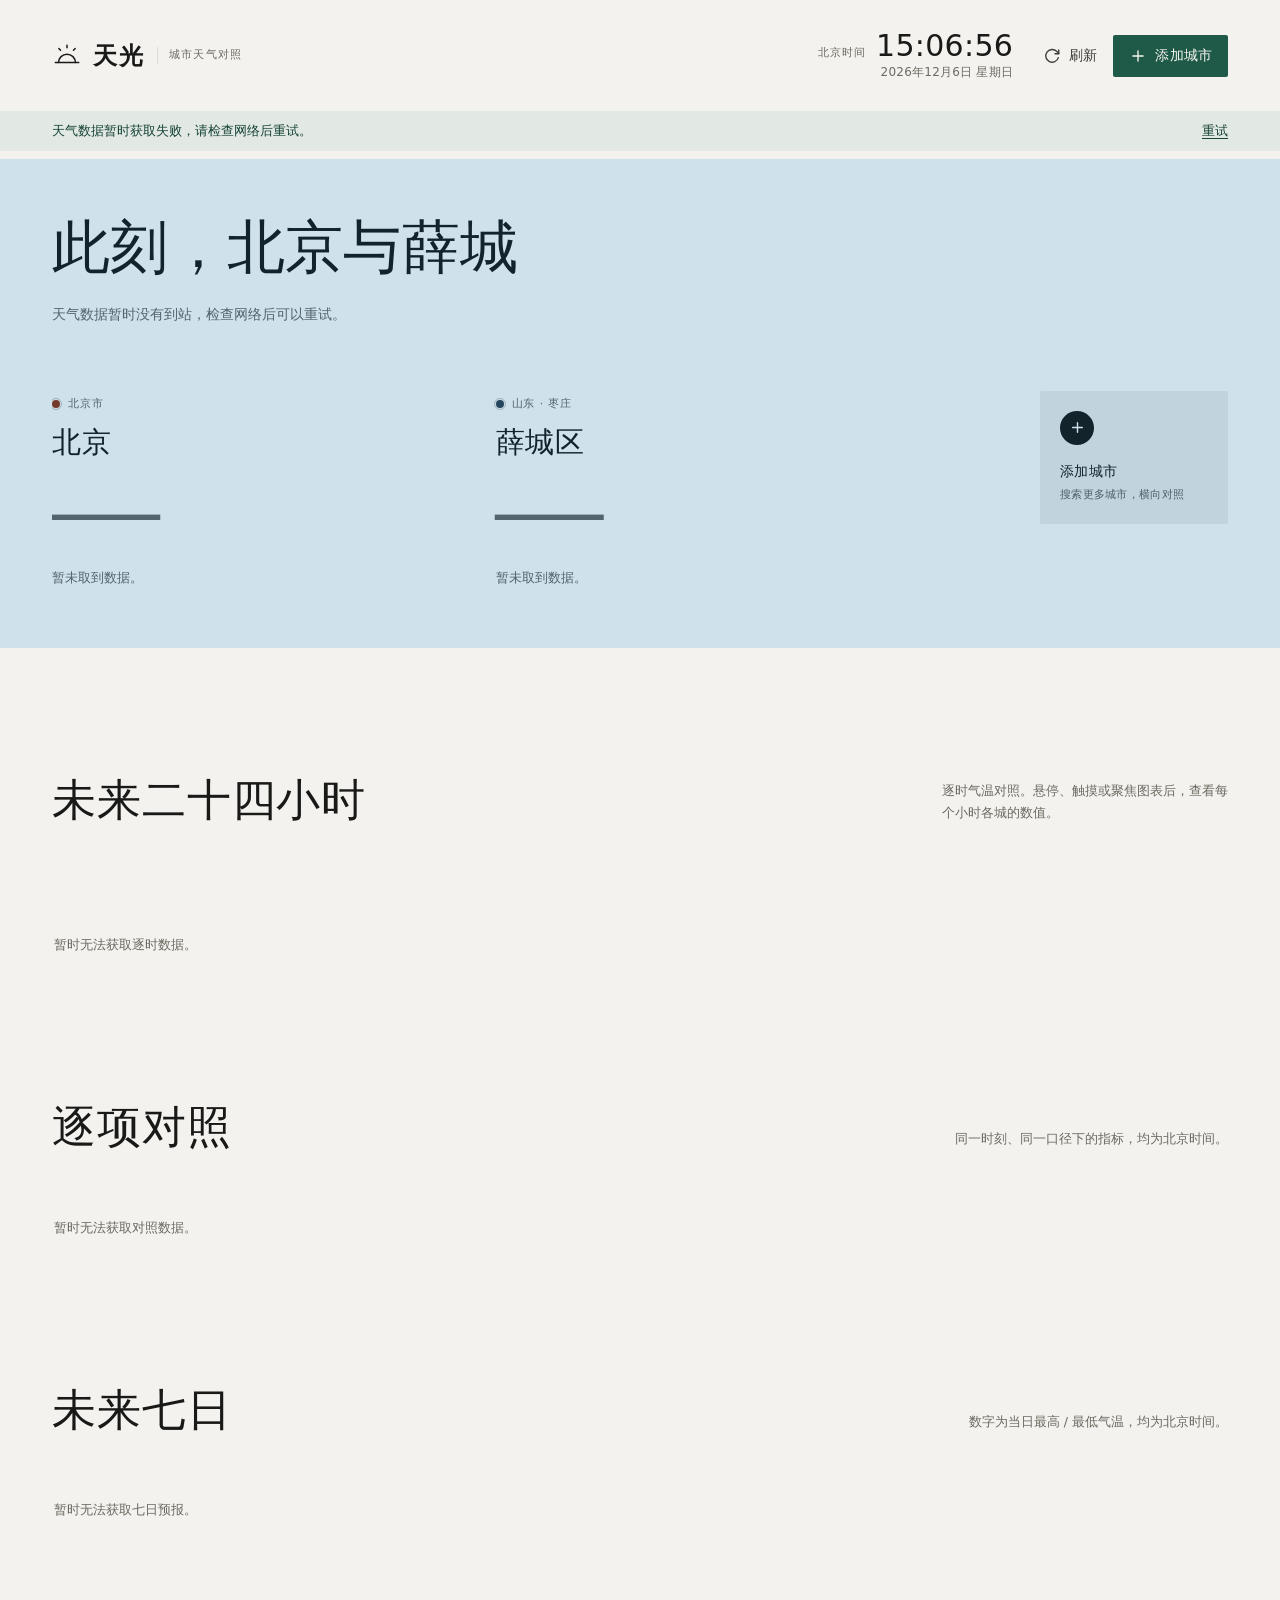
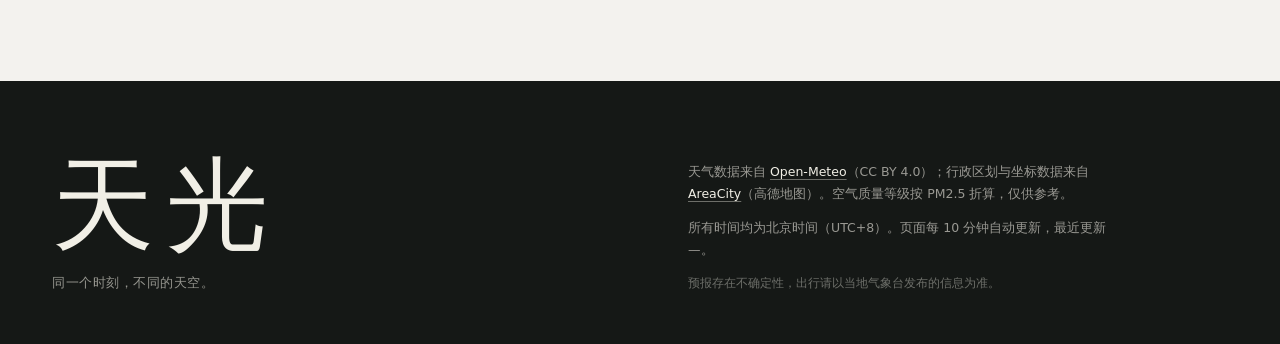
==== commit e2cce1a0: "Restore district cities from shared URL" ====
--- a/standalone.html
+++ b/standalone.html
@@ -1970,6 +1970,10 @@
      --------------------------------------------------------------------- */
   function loadCities() {
     const known = new Map(PRESETS.map((c) => [c.id, c]));
+    // 全国区县 ID 也要能从分享链接恢复
+    for (const city of getPlaces()) {
+      if (!known.has(city.id)) known.set(city.id, city);
+    }
     const storedRaw = readJSON(safeGet(STORE_CITIES));
     const storedList = Array.isArray(storedRaw) ? storedRaw : [];
 
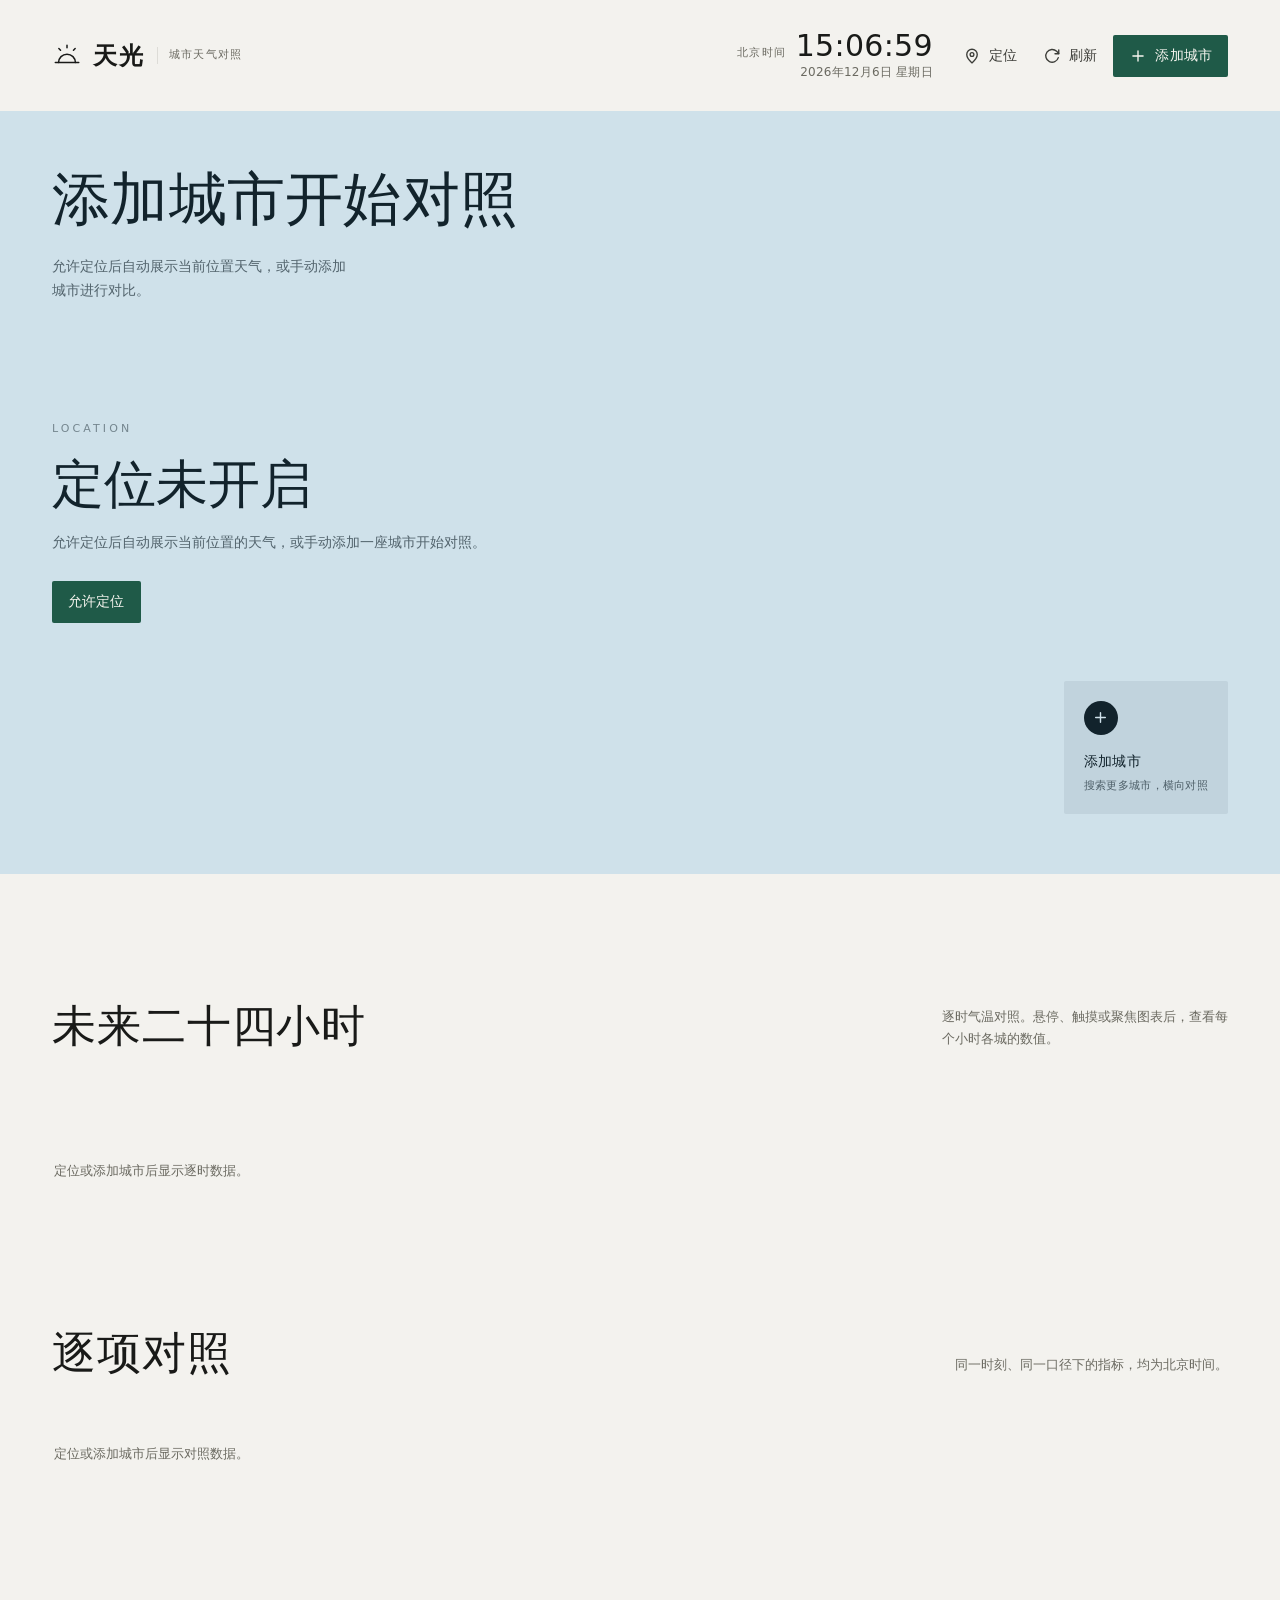
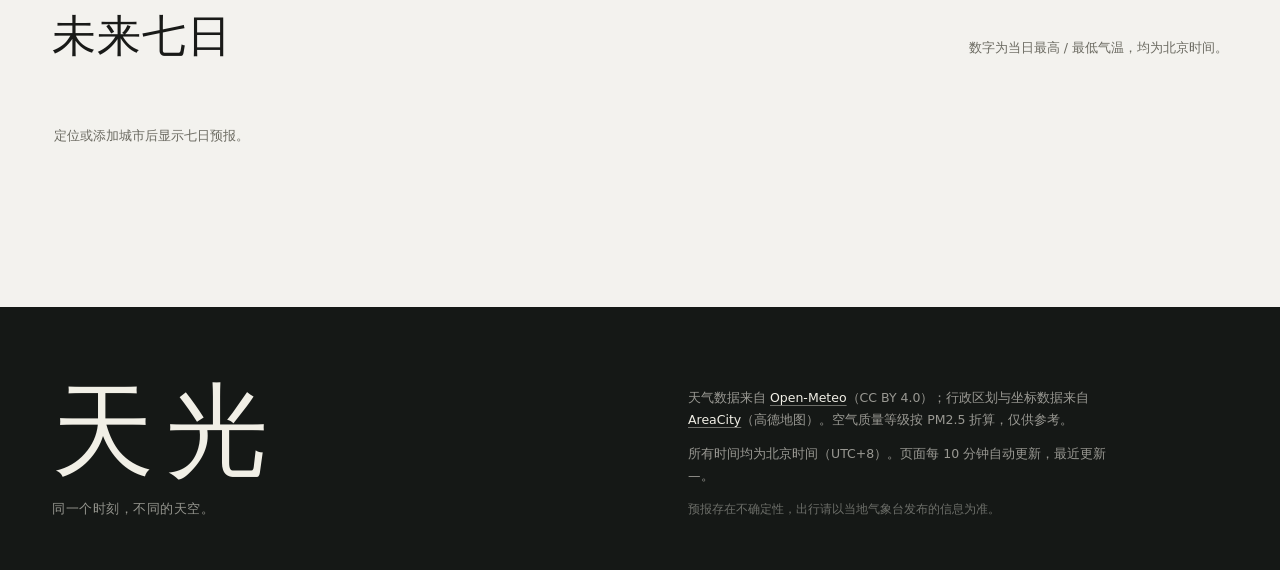
==== commit 4ac87435: "Default to current location with add-comparison cities" ====
--- a/standalone.html
+++ b/standalone.html
@@ -3,8 +3,8 @@
 <head>
 <meta charset="utf-8">
 <meta name="viewport" content="width=device-width, initial-scale=1">
-<title>天光 · 北京与薛城天气对照</title>
-<meta name="description" content="同一时刻，横向对照北京、薛城区以及更多城市的实时天气、逐时气温与未来七日预报。时间统一为北京时间。">
+<title>天光 · 城市天气对照</title>
+<meta name="description" content="默认展示当前位置的实时天气，可添加城市横向对照逐时气温与未来七日预报。时间统一为北京时间。">
 <meta name="theme-color" content="#0f1728">
 <link rel="icon" href="data:image/svg+xml,%3Csvg xmlns='http://www.w3.org/2000/svg' viewBox='0 0 32 32'%3E%3Crect width='32' height='32' fill='%230f1728'/%3E%3Cpath d='M7 22a9 9 0 0 1 18 0M3.5 22h25' fill='none' stroke='%23f2c14e' stroke-width='1.8' stroke-linecap='round'/%3E%3C/svg%3E">
 <link rel="preconnect" href="https://api.open-meteo.com" crossorigin>
@@ -1334,6 +1334,68 @@
     scroll-behavior: auto !important;
   }
   .js .reveal { opacity: 1; transform: none; }
+}
+
+
+/* 当前位置与定位空态 */
+.here-tag {
+  display: inline-block;
+  margin-left: 8px;
+  padding: 2px 7px;
+  border: 1px solid currentColor;
+  border-radius: 999px;
+  font-size: 11px;
+  line-height: 1.4;
+  letter-spacing: .04em;
+  opacity: .62;
+  vertical-align: 1px;
+}
+
+.loc-empty {
+  flex: 1 1 100%;
+  padding: 54px 0 40px;
+}
+
+.loc-empty-kicker {
+  margin: 0;
+  font-size: 11px;
+  letter-spacing: .28em;
+  color: color-mix(in srgb, currentColor 48%, transparent);
+}
+
+.loc-empty-title {
+  margin: 16px 0 0;
+  font-size: clamp(34px, 5vw, 52px);
+  line-height: 1.2;
+}
+
+.loc-empty-note {
+  max-width: 520px;
+  margin: 14px 0 0;
+  font-size: 14px;
+  line-height: 1.8;
+  color: color-mix(in srgb, currentColor 66%, transparent);
+}
+
+.loc-empty-actions {
+  display: flex;
+  flex-wrap: wrap;
+  gap: 12px;
+  margin-top: 26px;
+}
+
+.loc-empty .btn {
+  width: auto;
+}
+
+
+.city-row[data-count="0"] {
+  display: block;
+  overflow: visible;
+}
+
+.city-row[data-count="0"] .add-city {
+  margin-top: 18px;
 }
 
 </style>
@@ -1405,6 +1467,7 @@
     <path d="M20.4 14.2A8.5 8.5 0 1 1 18.2 5.8L21 8.6"/>
   </symbol>
   <symbol id="i-search" viewBox="0 0 24 24"><circle cx="10.5" cy="10.5" r="6.5"/><path d="M15.4 15.4L21 21"/></symbol>
+  <symbol id="i-pin" viewBox="0 0 24 24"><path d="M12 21.2s7-6.3 7-11.2a7 7 0 1 0-14 0c0 4.9 7 11.2 7 11.2Z"/><circle cx="12" cy="10" r="2.5"/></symbol>
 </svg>
 
 <a class="skip-link" href="#main">跳到主要内容</a>
@@ -1423,6 +1486,10 @@
   </div>
 
   <div class="mast-tools">
+    <button type="button" class="btn btn--quiet" id="locate-btn" aria-label="定位当前城市">
+      <svg class="ui-icon" aria-hidden="true"><use href="#i-pin"></use></svg>
+      <span class="btn-label">定位</span>
+    </button>
     <button type="button" class="btn btn--quiet" id="refresh-btn" aria-label="刷新天气数据">
       <svg class="ui-icon" aria-hidden="true"><use href="#i-refresh"></use></svg>
       <span class="btn-label">刷新</span>
@@ -1444,10 +1511,10 @@
     <div class="sky-inner">
       <div class="sky-main">
         <div class="sky-copy">
-          <h1 class="headline" id="headline">此刻，北京与薛城</h1>
+          <h1 class="headline" id="headline">正在定位…</h1>
           <p class="insight" id="insight">正在获取两座城市的实时天气…</p>
         </div>
-        <div class="solar" id="solar" aria-label="北京今日日照"></div>
+        <div class="solar" id="solar" aria-label="当前位置今日日照"></div>
       </div>
       <div class="city-row" id="city-row" role="group" aria-label="城市天气对照"></div>
       <p class="swipe-hint" id="swipe-hint" hidden>横向滚动，比较全部城市 →</p>
@@ -1525,7 +1592,7 @@
     <div class="quick" id="quick-cities" aria-label="热门城市"></div>
     <div class="results" id="city-results" aria-label="搜索结果"></div>
     <div class="dialog-foot">
-      <button type="button" class="link-btn" id="reset-cities">恢复默认（北京 / 薛城区）</button>
+      <button type="button" class="link-btn" id="reset-cities">回到当前位置</button>
       <span class="dialog-count" id="city-count">已添加 2 座</span>
     </div>
   </div>
@@ -1560,8 +1627,7 @@
   };
   const BJ_TZ = 'Asia/Shanghai';
   const MAX_CITIES = 6;
-  const DEFAULT_IDS = ['beijing', 'xuecheng'];
-  const STORE_CITIES = 'tianguang.cities.v1';
+  const STORE_CITIES = 'tianguang.cities.v2';
   const STORE_CACHE = 'tianguang.cache.v1';
   const AUTO_REFRESH_MS = 10 * 60 * 1000;
   const MAX_RESULTS = 8;
@@ -1942,6 +2008,7 @@
     el.swipeHint = $('#swipe-hint');
     el.clockTime = $('#clock-time');
     el.clockDate = $('#clock-date');
+    el.locateBtn = $('#locate-btn');
     el.refreshBtn = $('#refresh-btn');
     el.addBtn = $('#add-btn');
     el.banner = $('#banner');
@@ -1987,20 +2054,23 @@
     let ids = null;
     if (rawParam) ids = rawParam.split(',').map((s) => s.trim()).filter(Boolean);
     else if (storedList.length) ids = storedList.map((c) => (typeof c === 'string' ? c : c && c.id)).filter(Boolean);
-    if (!ids || !ids.length) ids = DEFAULT_IDS.slice();
+    if (!ids || !ids.length) return [];
 
     const picked = [];
     for (const id of ids) {
+      if (id === 'here') continue;
       const city = known.get(id);
       if (city && !picked.some((c) => c.id === id) && picked.length < MAX_CITIES) picked.push(city);
     }
-    if (!picked.length) {
-      for (const id of DEFAULT_IDS) {
-        const city = known.get(id);
-        if (city) picked.push(city);
-      }
-    }
-    return picked;
+    // 上次的位置先恢复，随后会用浏览器定位更新
+    const storedHere = storedList
+      .map((raw) => normalizeCity(raw))
+      .filter((city) => city && city.id === 'here')[0];
+    if (storedHere) {
+      storedHere.here = true;
+      picked.unshift(storedHere);
+    }
+    return picked.slice(0, MAX_CITIES);
   }
 
   function persistCities() {
@@ -2083,6 +2153,12 @@
 
   async function refresh() {
     if (refreshPromise) return refreshPromise;
+    if (!state.cities.length) {
+      state.loading = false;
+      syncLoadingUI();
+      renderAll();
+      return 0;
+    }
     state.loading = true;
     syncLoadingUI();
     const idsAtStart = new Set(state.cities.map((c) => c.id));
@@ -2110,9 +2186,11 @@
         state.fetchedAt = Date.now();
         state.lastError = false;
         saveCache();
-        if (ok < state.cities.length && autoRetries < 2) {
+        if (ok < state.cities.length && autoRetries < 3) {
           autoRetries += 1;
-          setTimeout(() => { if (!refreshPromise) refresh(); }, 20000);
+          setTimeout(() => { if (!refreshPromise) refresh(); }, 5000);
+        } else if (ok === state.cities.length) {
+          autoRetries = 0;
         }
       } else {
         state.lastError = true;
@@ -2139,6 +2217,11 @@
     el.refreshBtn.classList.toggle('is-loading', state.loading);
     el.refreshBtn.disabled = state.loading;
     el.refreshBtn.setAttribute('aria-busy', state.loading ? 'true' : 'false');
+    if (el.locateBtn) {
+      el.locateBtn.classList.toggle('is-loading', state.locating);
+      el.locateBtn.disabled = state.locating;
+      el.locateBtn.setAttribute('aria-busy', state.locating ? 'true' : 'false');
+    }
   }
 
   /* ---------------------------------------------------------------------
@@ -2162,14 +2245,20 @@
   }
 
   function referenceCity() {
-    const beijing = state.cities.find((c) => c.id === 'beijing');
-    if (beijing) return beijing;
-    const loaded = state.cities.find((c) => state.data.has(c.id));
-    return loaded || state.cities[0] || null;
+    return state.cities[0] || null;
   }
 
   function headlineFor(items) {
-    if (!items.length) return '此刻，北京与薛城';
+    if (!items.length) {
+      if (state.locating) return '正在定位…';
+      if (!state.cities.length) return '添加城市开始对照';
+      return '天气数据加载中';
+    }
+    const reference = state.cities[0];
+    const refData = reference && state.data.get(reference.id);
+    if (reference && (!refData || !fitsPayload(refData))) {
+      return `${reference.short}，天气加载中`;
+    }
     if (items.length === 1) {
       const current = items[0].data.forecast.current;
       const info = condition(current.weather_code, current.is_day === 1);
@@ -2183,8 +2272,10 @@
     if (!Number.isFinite(actual) || Math.abs(actual) < 0.05) {
       return `此刻，${a.city.short}与${b.city.short}气温相同`;
     }
-    const shown = Math.abs(actual) >= 1 ? String(Math.round(Math.abs(actual))) : Math.abs(actual).toFixed(1);
-    return `此刻，${a.city.short}比${b.city.short}${actual > 0 ? '高' : '低'} ${shown}°`;
+    if (Math.abs(actual) < 1) {
+      return `此刻，${a.city.short}与${b.city.short}气温接近`;
+    }
+    return `此刻，${a.city.short}比${b.city.short}${actual > 0 ? '高' : '低'} ${Math.round(Math.abs(actual))}°`;
   }
 
   function nextHoursDelta(item, hours = 3) {
@@ -2269,13 +2360,13 @@
 
   function cityColumnHTML(item, index) {
     const { city, data, color } = item;
-    const removeButton = `
+    const removeButton = city.here ? '' : `
       <button type="button" class="city-remove" data-remove="${esc(city.id)}" aria-label="移除${esc(city.name)}">
         <svg class="ui-icon" viewBox="0 0 24 24" aria-hidden="true"><use href="#i-close"></use></svg>
       </button>`;
 
     const head = `
-      <p class="city-region"><span class="city-dot" style="--dot:${color}" aria-hidden="true"></span>${esc(city.region)}</p>
+      <p class="city-region"><span class="city-dot" style="--dot:${color}" aria-hidden="true"></span>${esc(city.region)}${city.here ? '<span class="here-tag">当前位置</span>' : ''}</p>
       <p class="city-name">${esc(city.name)}</p>`;
 
     if (!data || !data.forecast || !data.forecast.current) {
@@ -2371,14 +2462,35 @@
   }
 
   function renderError() {
-    el.headline.textContent = '此刻，北京与薛城';
+    if (!state.cities.length) {
+      el.headline.textContent = state.locating ? '正在定位…' : '添加城市开始对照';
+      el.insight.textContent = state.locating ? '正在获取你所在的位置…' : '允许定位后自动展示当前位置天气，或手动添加城市进行对比。';
+      el.solar.hidden = true;
+      el.solar.innerHTML = '';
+      el.cityRow.dataset.count = '0';
+      el.cityRow.innerHTML = `<div class="loc-empty">
+        <p class="loc-empty-kicker">${state.locating ? 'LOCATING' : 'LOCATION'}</p>
+        <p class="loc-empty-title">${state.locating ? '正在获取你所在的位置' : (state.locationError ? '定位未开启' : '开始对照')}</p>
+        <p class="loc-empty-note">${state.locating ? '允许定位后，首页默认展示当前位置的天气；也可以添加其他城市进行对比。' : '允许定位后自动展示当前位置的天气，或手动添加一座城市开始对照。'}</p>
+        <div class="loc-empty-actions">
+          <button type="button" class="btn btn--solid" data-action="locate"${state.locating ? ' disabled' : ''}>${state.locating ? '定位中…' : '允许定位'}</button>
+        </div>
+      </div>` + addTileHTML();
+      el.chartLegend.innerHTML = '';
+      el.chartWrap.innerHTML = '<p class="empty-state">定位或添加城市后显示逐时数据。</p>';
+      el.compareTable.innerHTML = '<p class="empty-state">定位或添加城市后显示对照数据。</p>';
+      el.weekGrid.innerHTML = '<p class="empty-state">定位或添加城市后显示七日预报。</p>';
+      updateSwipeHint();
+      return;
+    }
+    el.headline.textContent = '天气数据加载中';
     el.insight.textContent = '天气数据暂时没有到站，检查网络后可以重试。';
     el.solar.hidden = true;
     el.solar.innerHTML = '';
     el.cityRow.dataset.count = String(state.cities.length);
     el.cityRow.innerHTML = state.cities.map((city, index) => `
       <article class="city city--empty" style="--dot:${PALETTE[index % PALETTE.length]};--i:${index}">
-        <p class="city-region"><span class="city-dot" aria-hidden="true"></span>${esc(city.region)}</p>
+        <p class="city-region"><span class="city-dot" aria-hidden="true"></span>${esc(city.region)}${city.here ? '<span class="here-tag">当前位置</span>' : ''}</p>
         <p class="city-name">${esc(city.name)}</p>
         <div class="city-temp-line"><p class="city-temp">—</p></div>
         <p class="city-meta">暂未取到数据。</p>
@@ -2849,7 +2961,9 @@
     const hasAny = loadedItems().length > 0;
     applyPhase(computePhase());
 
-    if (hasAny) {
+    if (!state.cities.length) {
+      renderError();
+    } else if (hasAny) {
       renderSky();
       renderChart(!state.chartAnimated);
       state.chartAnimated = true;
@@ -3069,6 +3183,75 @@
     }, 600);
   }
 
+  function nearestCity(lat, lon) {
+    const la = Number(lat);
+    const lo = Number(lon);
+    if (!Number.isFinite(la) || !Number.isFinite(lo)) return null;
+    const clamp = Math.max(0.2, Math.cos(la * Math.PI / 180));
+    let best = null;
+    let bestD = Infinity;
+    for (const city of PRESETS.concat(getPlaces())) {
+      const dx = (city.lat - la) * clamp;
+      const dy = city.lon - lo;
+      const d = dx * dx + dy * dy;
+      if (d < bestD) { bestD = d; best = city; }
+    }
+    return best ? Object.assign({}, best) : null;
+  }
+
+  function locate(options = {}) {
+    if (state.locating) return;
+    state.locating = true;
+    state.locationError = false;
+    state.loading = true;
+    syncLoadingUI();
+    renderAll();
+
+    const fail = () => {
+      state.locating = false;
+      state.locationError = true;
+      state.loading = false;
+      syncLoadingUI();
+      renderAll();
+      if (options.manual) toast('定位失败，请检查浏览器定位权限');
+    };
+
+    if (!navigator.geolocation) {
+      fail();
+      return;
+    }
+    navigator.geolocation.getCurrentPosition(
+      (position) => {
+        const lat = Number(position.coords.latitude);
+        const lon = Number(position.coords.longitude);
+        const place = nearestCity(lat, lon);
+        const here = {
+          id: 'here',
+          name: place ? place.name : '当前位置',
+          short: place ? place.short : '这里',
+          region: place ? place.region : '附近',
+          lat,
+          lon,
+          here: true
+        };
+        state.data.delete('here');
+        state.cities = [here].concat(state.cities.filter((city) => city.id !== 'here')).slice(0, MAX_CITIES);
+        state.locating = false;
+        state.locationError = false;
+        state.loading = false;
+        persistCities();
+        syncUrl();
+        syncLoadingUI();
+        renderAll();
+        if (refreshPromise) refreshPromise.then(() => refresh());
+        else refresh();
+        if (options.manual) toast(`已定位到${here.name}`);
+      },
+      fail,
+      { enableHighAccuracy: true, timeout: 10000, maximumAge: 60000 }
+    );
+  }
+
   async function addCity(city) {
     if (!city) return;
     if (state.cities.length >= MAX_CITIES) {
@@ -3106,6 +3289,10 @@
   }
 
   function removeCity(id) {
+    if (id === 'here') {
+      toast('当前位置不能移除');
+      return;
+    }
     if (state.cities.length <= 1) {
       toast('至少保留一座城市');
       return;
@@ -3119,19 +3306,20 @@
   }
 
   function resetCities() {
-    state.cities = DEFAULT_IDS.map((id) => PRESETS.find((c) => c.id === id)).filter(Boolean);
+    state.cities = [];
+    state.data.clear();
     persistCities();
     syncUrl();
     closeDialog();
     renderAll();
-    toast('已恢复默认城市');
-    refresh();
+    locate({ manual: true });
   }
 
   /* ---------------------------------------------------------------------
      Events
      --------------------------------------------------------------------- */
   function attachEvents() {
+    el.locateBtn.addEventListener('click', () => locate({ manual: true }));
     el.refreshBtn.addEventListener('click', () => refresh());
     el.bannerRetry.addEventListener('click', () => refresh());
     el.addBtn.addEventListener('click', openDialog);
@@ -3172,6 +3360,10 @@
       const remove = event.target.closest('[data-remove]');
       if (remove) {
         removeCity(remove.dataset.remove);
+        return;
+      }
+      if (event.target.closest('[data-action="locate"]')) {
+        locate({ manual: true });
         return;
       }
       if (event.target.closest('[data-action="add"]')) openDialog();
@@ -3278,7 +3470,8 @@
     setInterval(tickClock, 1000);
     observeReveals();
     attachEvents();
-    refresh();
+    if (state.cities.length) refresh();
+    locate();
   }
 
   if (document.readyState === 'loading') {
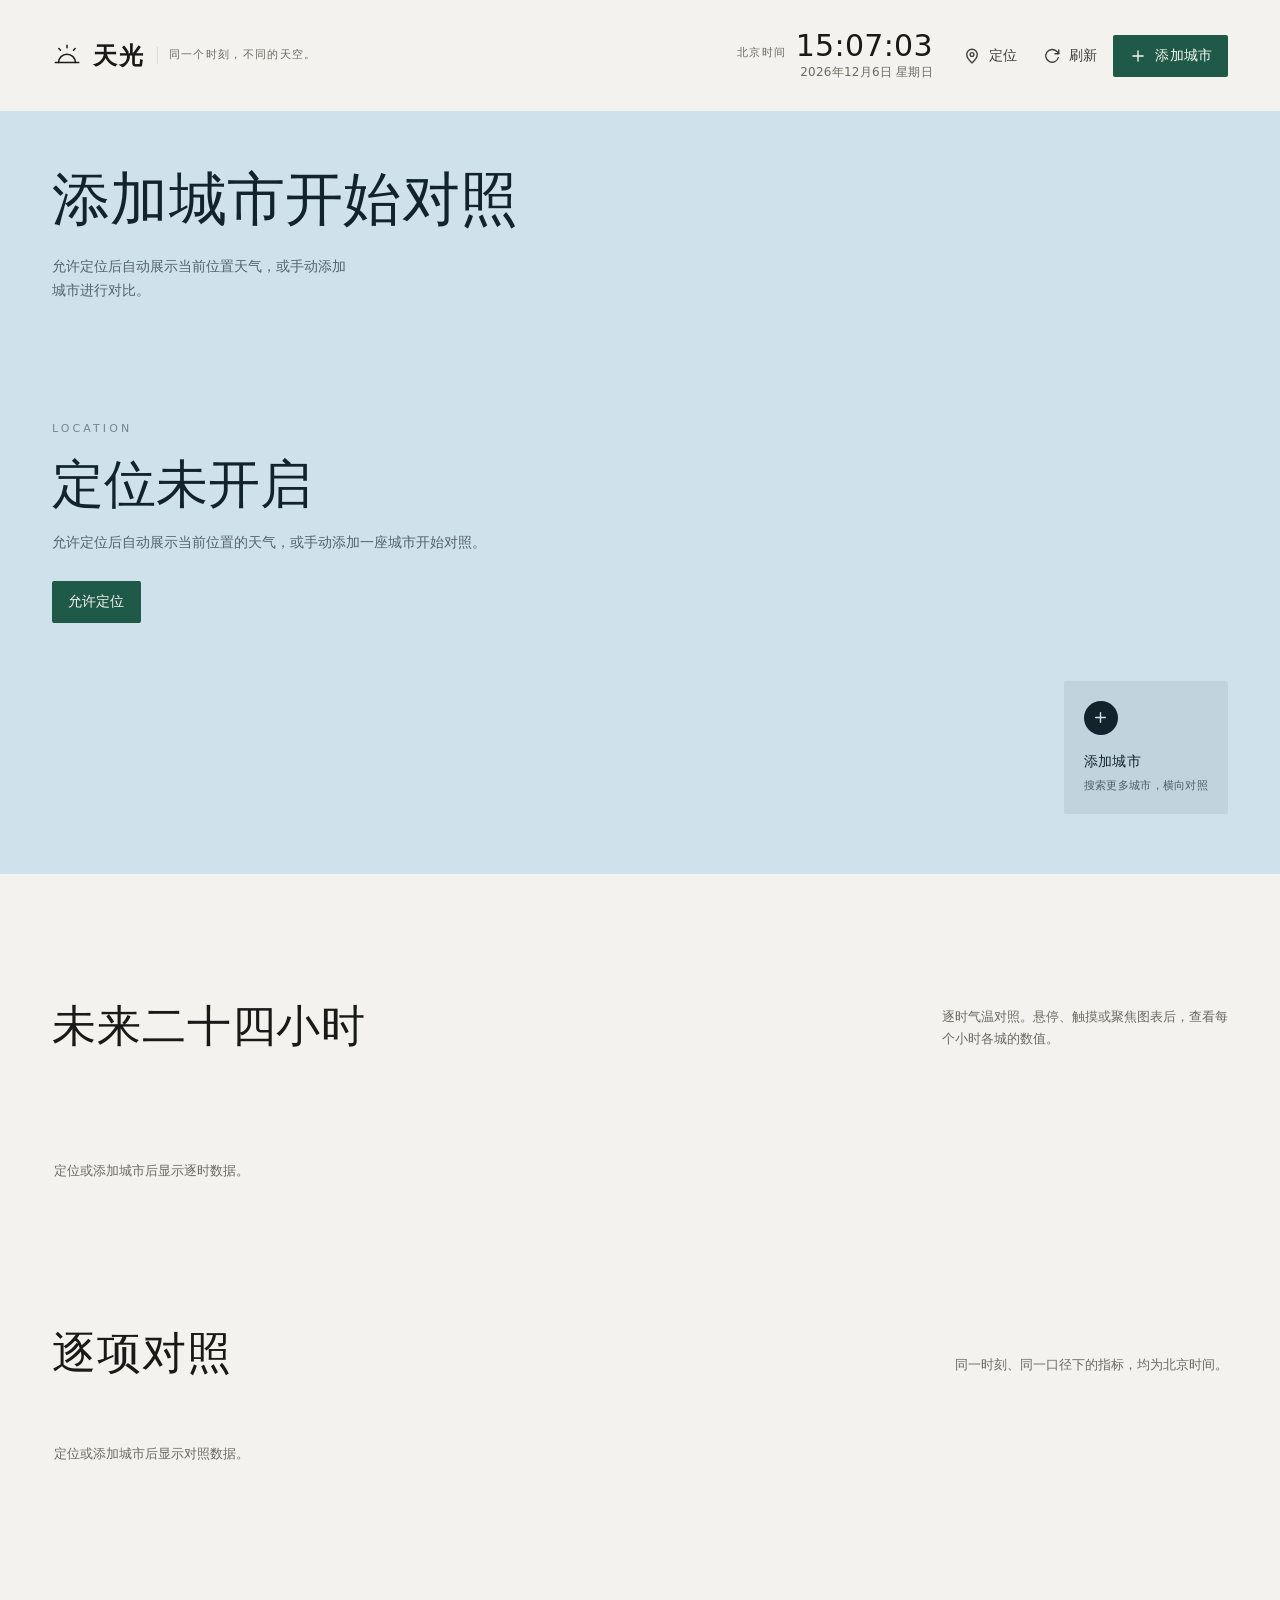
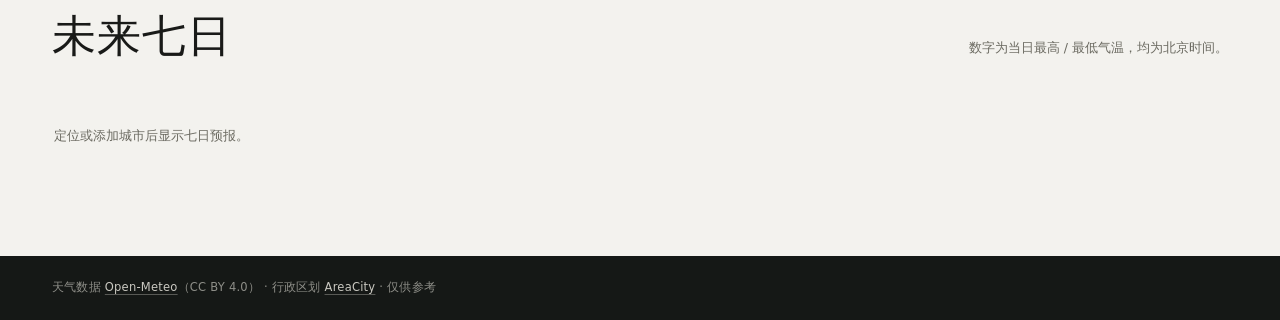
==== commit f0c25bbd: "Simplify footer and update brand subtitle" ====
--- a/standalone.html
+++ b/standalone.html
@@ -3,7 +3,7 @@
 <head>
 <meta charset="utf-8">
 <meta name="viewport" content="width=device-width, initial-scale=1">
-<title>天光 · 城市天气对照</title>
+<title>天光 · 同一个时刻，不同的天空</title>
 <meta name="description" content="默认展示当前位置的实时天气，可添加城市横向对照逐时气温与未来七日预报。时间统一为北京时间。">
 <meta name="theme-color" content="#0f1728">
 <link rel="icon" href="data:image/svg+xml,%3Csvg xmlns='http://www.w3.org/2000/svg' viewBox='0 0 32 32'%3E%3Crect width='32' height='32' fill='%230f1728'/%3E%3Cpath d='M7 22a9 9 0 0 1 18 0M3.5 22h25' fill='none' stroke='%23f2c14e' stroke-width='1.8' stroke-linecap='round'/%3E%3C/svg%3E">
@@ -959,50 +959,30 @@
 /* ---------- footer ---------- */
 
 .footer {
-  margin-top: clamp(84px, 11vw, 148px);
+  margin-top: clamp(56px, 7vw, 92px);
   background: #151816;
   color: #f1efe6;
-  padding: clamp(44px, 6vw, 76px) var(--pad) clamp(32px, 4vw, 52px);
+  padding: 22px var(--pad) calc(22px + env(safe-area-inset-bottom));
 }
 
 .footer-inner {
   max-width: var(--shell);
   margin: 0 auto;
-  display: grid;
-  grid-template-columns: minmax(0, 1fr) minmax(0, 540px);
-  gap: clamp(32px, 5vw, 72px);
-  align-items: end;
-}
-
-.footer-word {
-  font-family: var(--serif);
-  font-size: clamp(56px, 8vw, 104px);
-  font-weight: 400;
-  letter-spacing: .12em;
-  line-height: .95;
-}
-
-.footer-line {
-  margin-top: 18px;
-  font-size: 13px;
-  letter-spacing: .04em;
-  color: rgba(241, 239, 230, .58);
-}
-
-.footer-meta p {
-  margin: 0 0 12px;
-  font-size: 12.5px;
-  line-height: 1.75;
-  color: rgba(241, 239, 230, .6);
-  max-width: 56ch;
-}
-.footer-meta p:last-child { margin-bottom: 0; }
-.footer-meta a {
-  color: #f1efe6;
-  text-decoration-color: rgba(241, 239, 230, .4);
+}
+
+.footer-credit {
+  margin: 0;
+  font-size: 11.5px;
+  line-height: 1.7;
+  letter-spacing: .02em;
+  color: rgba(241, 239, 230, .55);
+}
+
+.footer-credit a {
+  color: rgba(241, 239, 230, .82);
+  text-decoration-color: rgba(241, 239, 230, .3);
   text-underline-offset: 3px;
 }
-.footer-small { font-size: 11.5px !important; color: rgba(241, 239, 230, .4) !important; }
 
 /* ---------- dialog ---------- */
 
@@ -1476,7 +1456,7 @@
   <a class="brand" href="./" aria-label="天光 · 城市天气对照">
     <svg class="brand-mark" viewBox="0 0 32 32" aria-hidden="true"><use href="#i-mark"></use></svg>
     <span class="brand-name">天光</span>
-    <span class="brand-sub">城市天气对照</span>
+    <span class="brand-sub">同一个时刻，不同的天空。</span>
   </a>
 
   <div class="clock" role="group" aria-label="北京时间">
@@ -1562,15 +1542,7 @@
 
 <footer class="footer">
   <div class="footer-inner">
-    <div class="footer-lead">
-      <p class="footer-word">天光</p>
-      <p class="footer-line">同一个时刻，不同的天空。</p>
-    </div>
-    <div class="footer-meta">
-      <p>天气数据来自 <a href="https://open-meteo.com/" target="_blank" rel="noopener">Open-Meteo</a>（CC BY 4.0）；行政区划与坐标数据来自 <a href="https://github.com/xiangyuecn/AreaCity-JsSpider-StatsGov" target="_blank" rel="noopener">AreaCity</a>（高德地图）。空气质量等级按 PM2.5 折算，仅供参考。</p>
-      <p>所有时间均为北京时间（UTC+8）。页面每 10 分钟自动更新，最近更新 <span id="updated-at">—</span>。</p>
-      <p class="footer-small">预报存在不确定性，出行请以当地气象台发布的信息为准。</p>
-    </div>
+    <p class="footer-credit">天气数据 <a href="https://open-meteo.com/" target="_blank" rel="noopener">Open-Meteo</a>（CC BY 4.0） · 行政区划 <a href="https://github.com/xiangyuecn/AreaCity-JsSpider-StatsGov" target="_blank" rel="noopener">AreaCity</a> · 仅供参考</p>
   </div>
 </footer>
 
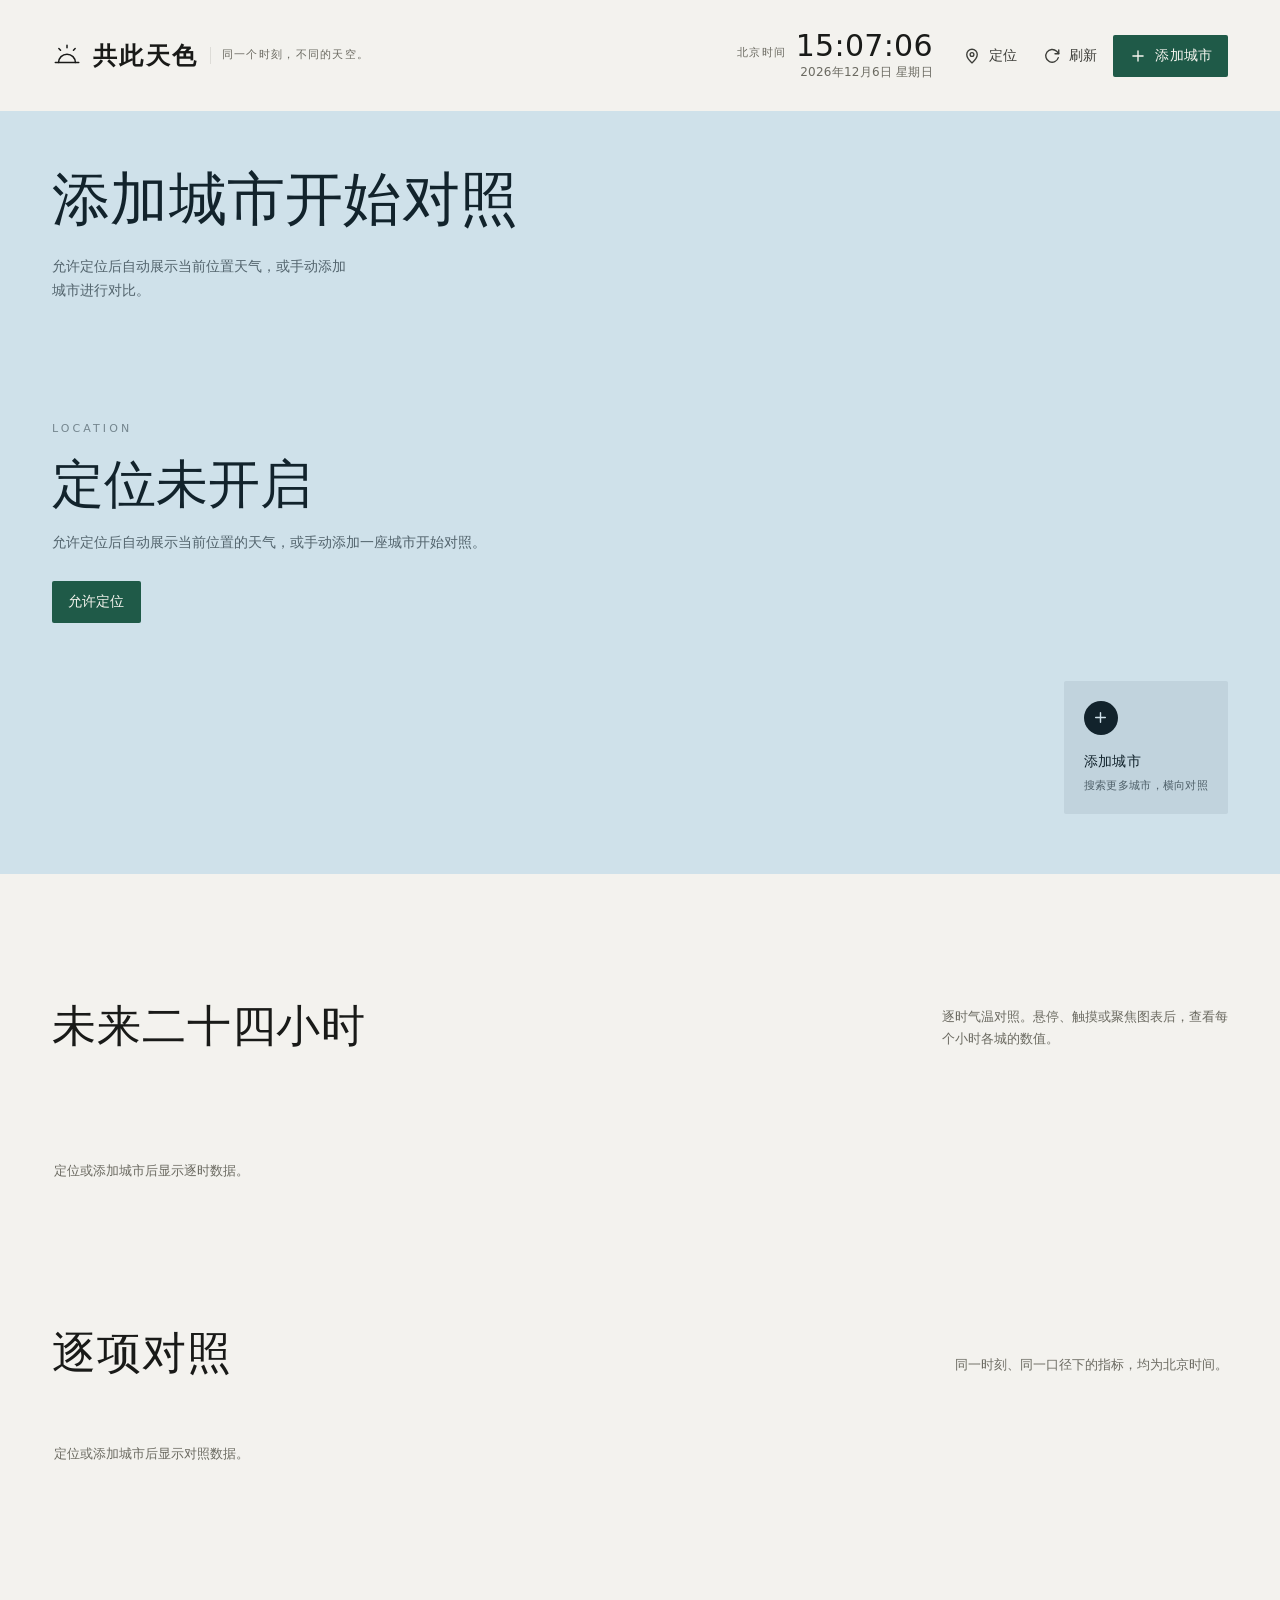
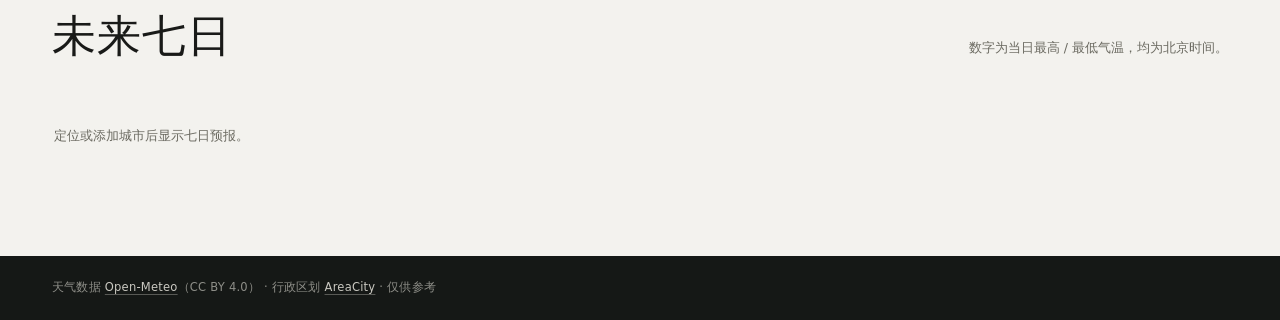
==== commit 06e9b547: "Rename brand to 共此天色" ====
--- a/standalone.html
+++ b/standalone.html
@@ -3,7 +3,7 @@
 <head>
 <meta charset="utf-8">
 <meta name="viewport" content="width=device-width, initial-scale=1">
-<title>天光 · 同一个时刻，不同的天空</title>
+<title>共此天色 · 同一个时刻，不同的天空</title>
 <meta name="description" content="默认展示当前位置的实时天气，可添加城市横向对照逐时气温与未来七日预报。时间统一为北京时间。">
 <meta name="theme-color" content="#0f1728">
 <link rel="icon" href="data:image/svg+xml,%3Csvg xmlns='http://www.w3.org/2000/svg' viewBox='0 0 32 32'%3E%3Crect width='32' height='32' fill='%230f1728'/%3E%3Cpath d='M7 22a9 9 0 0 1 18 0M3.5 22h25' fill='none' stroke='%23f2c14e' stroke-width='1.8' stroke-linecap='round'/%3E%3C/svg%3E">
@@ -11,7 +11,7 @@
 <link rel="preconnect" href="https://air-quality-api.open-meteo.com" crossorigin>
 <style>
 /* =========================================================================
-   天光 · 城市天气对照
+   共此天色 · 城市天气对照
    One page, one type system: serif display (Songti) + sans data (PingFang).
    Palette: neutral paper, pine accent, weather-coloured sky bands.
    ========================================================================= */
@@ -1453,9 +1453,9 @@
 <a class="skip-link" href="#main">跳到主要内容</a>
 
 <header class="masthead">
-  <a class="brand" href="./" aria-label="天光 · 城市天气对照">
+  <a class="brand" href="./" aria-label="共此天色 · 城市天气对照">
     <svg class="brand-mark" viewBox="0 0 32 32" aria-hidden="true"><use href="#i-mark"></use></svg>
-    <span class="brand-name">天光</span>
+    <span class="brand-name">共此天色</span>
     <span class="brand-sub">同一个时刻，不同的天空。</span>
   </a>
 
@@ -1573,7 +1573,7 @@
 <div class="toast" id="toast" role="status" aria-live="polite"></div>
 
 <noscript>
-  <div class="noscript">天光需要启用 JavaScript 才能获取实时天气数据。</div>
+  <div class="noscript">共此天色需要启用 JavaScript 才能获取实时天气数据。</div>
 </noscript>
 
 <script>
@@ -1583,7 +1583,7 @@
 </script>
 <script>
 /* =========================================================================
-   天光 · 城市天气对照
+   共此天色 · 城市天气对照
    Vanilla JS, no build step. Data: Open-Meteo forecast + air quality.
    ========================================================================= */
 'use strict';
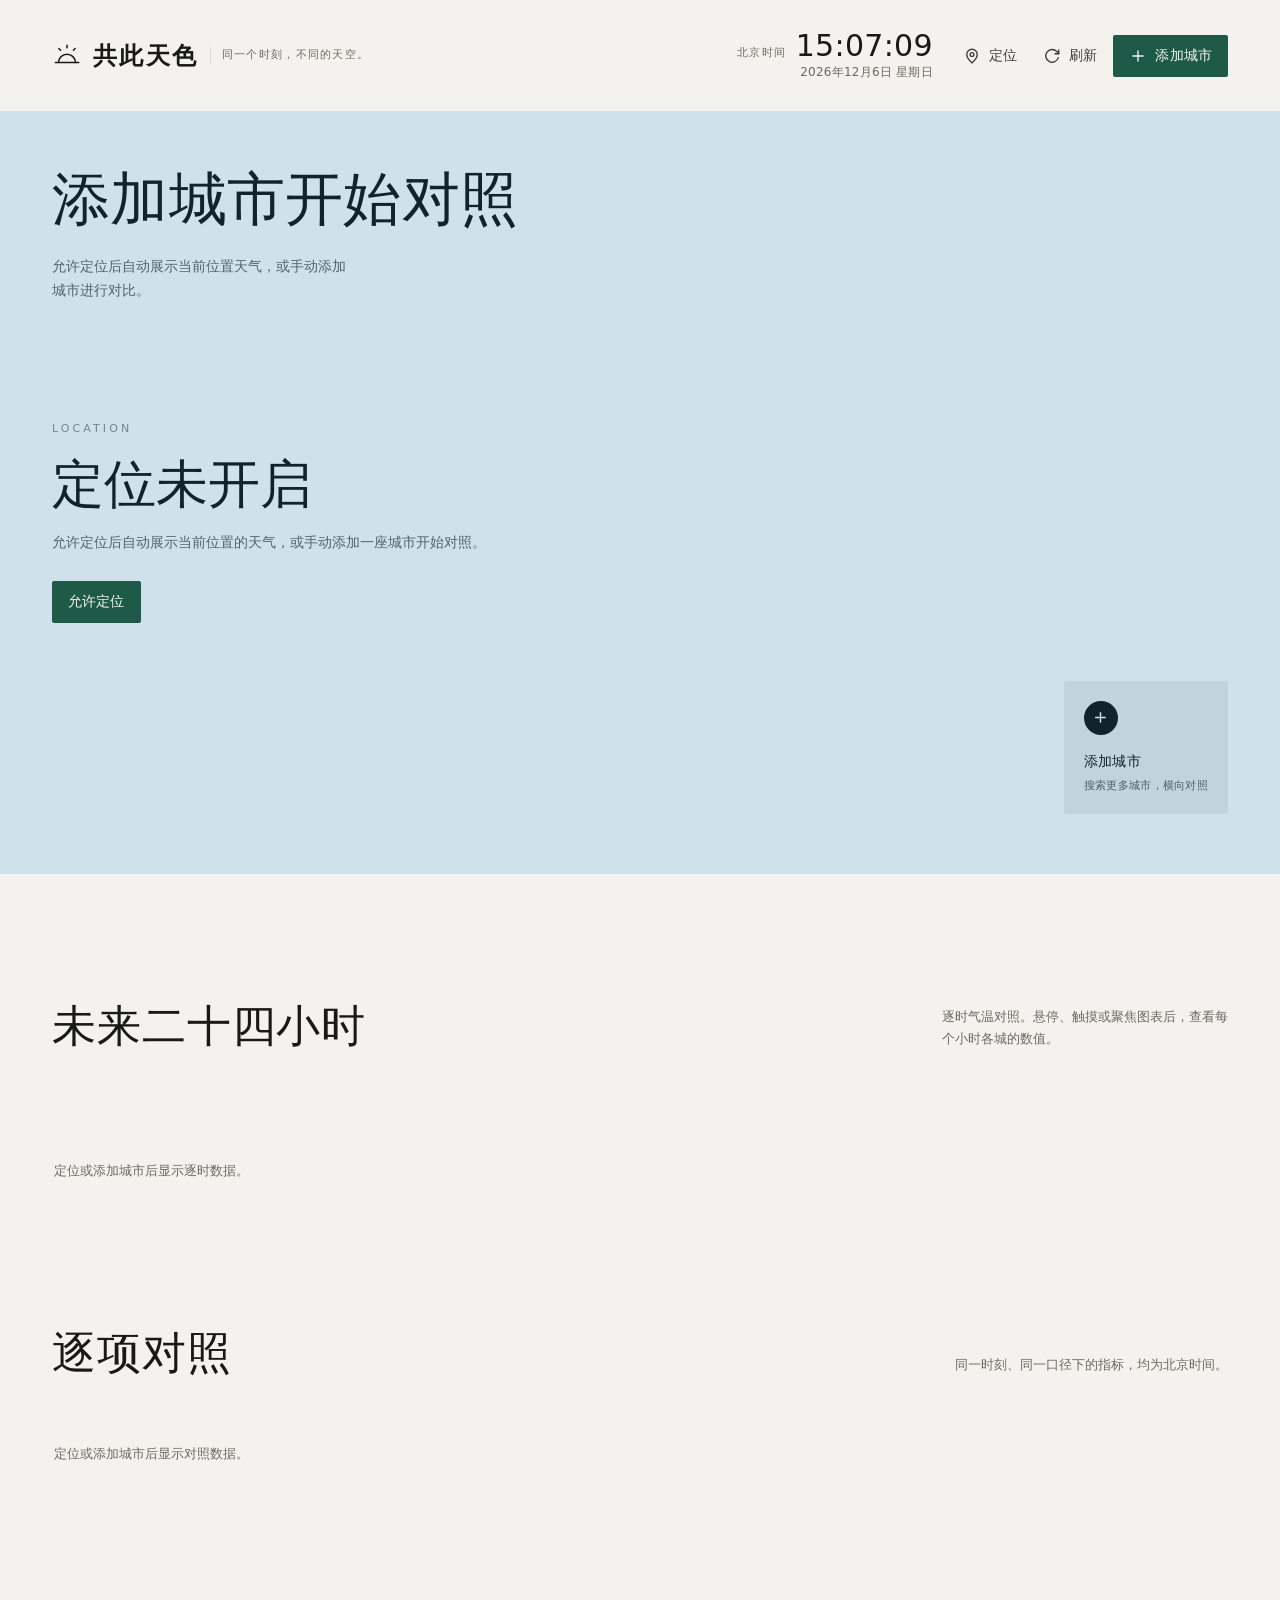
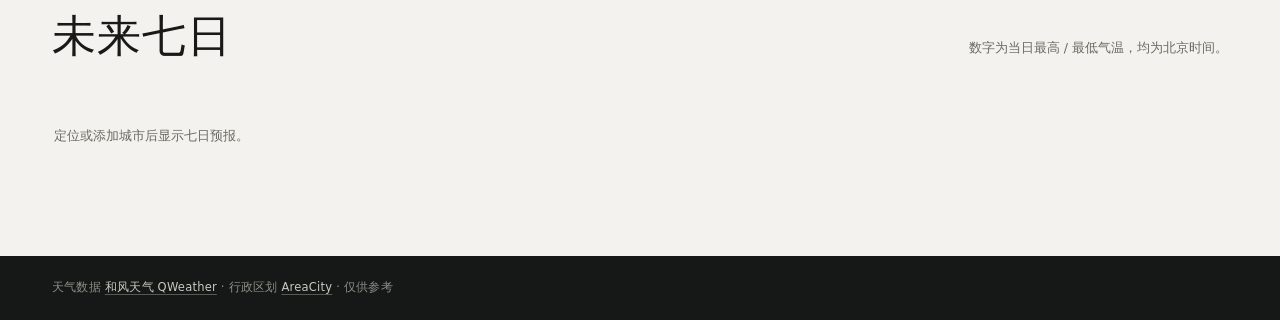
==== commit 6e6cf9f7: "Switch weather data source to QWeather" ====
--- a/standalone.html
+++ b/standalone.html
@@ -7,8 +7,7 @@
 <meta name="description" content="默认展示当前位置的实时天气，可添加城市横向对照逐时气温与未来七日预报。时间统一为北京时间。">
 <meta name="theme-color" content="#0f1728">
 <link rel="icon" href="data:image/svg+xml,%3Csvg xmlns='http://www.w3.org/2000/svg' viewBox='0 0 32 32'%3E%3Crect width='32' height='32' fill='%230f1728'/%3E%3Cpath d='M7 22a9 9 0 0 1 18 0M3.5 22h25' fill='none' stroke='%23f2c14e' stroke-width='1.8' stroke-linecap='round'/%3E%3C/svg%3E">
-<link rel="preconnect" href="https://api.open-meteo.com" crossorigin>
-<link rel="preconnect" href="https://air-quality-api.open-meteo.com" crossorigin>
+<link rel="preconnect" href="https://kd44ud3a2q.re.qweatherapi.com" crossorigin>
 <style>
 /* =========================================================================
    共此天色 · 城市天气对照
@@ -1542,7 +1541,7 @@
 
 <footer class="footer">
   <div class="footer-inner">
-    <p class="footer-credit">天气数据 <a href="https://open-meteo.com/" target="_blank" rel="noopener">Open-Meteo</a>（CC BY 4.0） · 行政区划 <a href="https://github.com/xiangyuecn/AreaCity-JsSpider-StatsGov" target="_blank" rel="noopener">AreaCity</a> · 仅供参考</p>
+    <p class="footer-credit">天气数据 <a href="https://www.qweather.com" target="_blank" rel="noopener">和风天气 QWeather</a> · 行政区划 <a href="https://github.com/xiangyuecn/AreaCity-JsSpider-StatsGov" target="_blank" rel="noopener">AreaCity</a> · 仅供参考</p>
   </div>
 </footer>
 
@@ -1584,7 +1583,7 @@
 <script>
 /* =========================================================================
    共此天色 · 城市天气对照
-   Vanilla JS, no build step. Data: Open-Meteo forecast + air quality.
+   Vanilla JS, no build step. Data: QWeather forecast + air quality.
    ========================================================================= */
 'use strict';
 
@@ -1593,39 +1592,22 @@
      Constants
      --------------------------------------------------------------------- */
   const API = {
-    forecast: 'https://api.open-meteo.com/v1/forecast',
-    air: 'https://air-quality-api.open-meteo.com/v1/air-quality',
     geo: 'https://geocoding-api.open-meteo.com/v1/search'
+  };
+  // 和风天气：网页版为公开静态站点，API Key 会暴露在代码中；
+  // 建议在和风控制台为该 KEY 设置域名限制，或改为自建代理。
+  const QWEATHER = {
+    host: 'https://kd44ud3a2q.re.qweatherapi.com',
+    key: 'b9caae67a37044269b73682cb0806b6e'
   };
   const BJ_TZ = 'Asia/Shanghai';
   const MAX_CITIES = 6;
   const STORE_CITIES = 'tianguang.cities.v2';
   const STORE_CACHE = 'tianguang.cache.v1';
-  const AUTO_REFRESH_MS = 10 * 60 * 1000;
+  const AUTO_REFRESH_MS = 30 * 60 * 1000;
   const MAX_RESULTS = 8;
 
   const PALETTE = ['#b4452e', '#2f5d7c', '#6b7a35', '#7c4d72', '#a8792c', '#2e7364'];
-
-  const FORECAST_PARAMS = new URLSearchParams({
-    timezone: BJ_TZ,
-    current: [
-      'temperature_2m', 'relative_humidity_2m', 'apparent_temperature', 'is_day',
-      'precipitation', 'weather_code', 'cloud_cover', 'pressure_msl',
-      'wind_speed_10m', 'wind_direction_10m', 'wind_gusts_10m', 'visibility'
-    ].join(','),
-    hourly: 'temperature_2m,precipitation_probability,weather_code',
-    daily: [
-      'weather_code', 'temperature_2m_max', 'temperature_2m_min', 'sunrise', 'sunset',
-      'uv_index_max', 'precipitation_probability_max', 'wind_speed_10m_max'
-    ].join(','),
-    wind_speed_unit: 'kmh',
-    forecast_days: '7'
-  });
-
-  const AIR_PARAMS = new URLSearchParams({
-    timezone: BJ_TZ,
-    current: 'pm2_5,pm10,us_aqi'
-  });
 
   const PRESETS = [
     { id: 'beijing', name: '北京', short: '北京', region: '北京市', lat: 39.9042, lon: 116.4074 },
@@ -2098,29 +2080,121 @@
     }
   }
 
-  function forecastUrl(city) {
-    const params = new URLSearchParams(FORECAST_PARAMS);
-    params.set('latitude', String(city.lat));
-    params.set('longitude', String(city.lon));
-    return `${API.forecast}?${params.toString()}`;
-  }
-
-  function airUrl(city) {
-    const params = new URLSearchParams(AIR_PARAMS);
-    params.set('latitude', String(city.lat));
-    params.set('longitude', String(city.lon));
-    return `${API.air}?${params.toString()}`;
+  function qweatherUrl(path, params) {
+    const query = new URLSearchParams(Object.assign({ key: QWEATHER.key, lang: 'zh' }, params || {}));
+    return `${QWEATHER.host}${path}?${query.toString()}`;
+  }
+
+  async function qweatherGet(path, params) {
+    return fetchJSON(qweatherUrl(path, params), 15000);
+  }
+
+  function num(value) {
+    if (value === null || value === undefined || value === '') return null;
+    const n = Number(value);
+    return Number.isFinite(n) ? n : null;
+  }
+
+  function isNightIcon(icon) {
+    const n = Number(icon);
+    return n >= 150 && n < 200;
+  }
+
+  function mapWmo(icon, text) {
+    const t = String(text || '');
+    if (/雷/.test(t)) return /冰雹/.test(t) ? 96 : 95;
+    if (/冰雹/.test(t)) return 96;
+    if (/雨夹雪|冻雨|雨雪/.test(t)) return 66;
+    if (/雪/.test(t)) {
+      if (/暴雪/.test(t)) return 75;
+      if (/中雪/.test(t)) return 73;
+      return 71;
+    }
+    if (/暴雨|大雨/.test(t)) return 65;
+    if (/中雨/.test(t)) return 63;
+    if (/雨|阵雨|毛毛雨/.test(t)) return 61;
+    if (/雾|霾|沙|尘/.test(t)) return 45;
+    if (/阴/.test(t)) return 3;
+    if (/多云|晴间/.test(t)) return 2;
+    if (/晴/.test(t)) return 0;
+    const n = Number(icon);
+    if (n === 100 || n === 150) return 0;
+    if (n === 104) return 3;
+    if (n >= 300 && n < 400) return 61;
+    if (n >= 400 && n < 500) return 71;
+    if (n >= 500 && n < 600) return 45;
+    return 2;
+  }
+
+  function normalizeQWeather(now, hourly, daily) {
+    const current = (now && now.now) || {};
+    const hourlyList = (hourly && hourly.hourly) || [];
+    const dailyList = (daily && daily.daily) || [];
+    return {
+      current: {
+        temperature_2m: num(current.temp),
+        relative_humidity_2m: num(current.humidity),
+        apparent_temperature: num(current.feelsLike),
+        is_day: isNightIcon(current.icon) ? 0 : 1,
+        precipitation: num(current.precip),
+        weather_code: mapWmo(current.icon, current.text),
+        cloud_cover: num(current.cloud),
+        pressure_msl: num(current.pressure),
+        wind_speed_10m: num(current.windSpeed),
+        wind_direction_10m: num(current.wind360),
+        wind_gusts_10m: null,
+        visibility: num(current.vis) !== null ? num(current.vis) * 1000 : null
+      },
+      hourly: {
+        time: hourlyList.map((item) => String(item.fxTime || '').slice(0, 16)),
+        temperature_2m: hourlyList.map((item) => num(item.temp)),
+        precipitation_probability: hourlyList.map((item) => num(item.pop)),
+        weather_code: hourlyList.map((item) => mapWmo(item.icon, item.text))
+      },
+      daily: {
+        time: dailyList.map((item) => item.fxDate),
+        weather_code: dailyList.map((item) => mapWmo(item.iconDay, item.textDay)),
+        temperature_2m_max: dailyList.map((item) => num(item.tempMax)),
+        temperature_2m_min: dailyList.map((item) => num(item.tempMin)),
+        sunrise: dailyList.map((item) => `${item.fxDate}T${item.sunrise}`),
+        sunset: dailyList.map((item) => `${item.fxDate}T${item.sunset}`),
+        uv_index_max: dailyList.map((item) => num(item.uvIndex)),
+        precipitation_probability_max: dailyList.map(() => null),
+        wind_speed_10m_max: dailyList.map((item) => num(item.windSpeedDay))
+      }
+    };
+  }
+
+  function normalizeQWeatherAir(raw) {
+    const pollutants = (raw && raw.pollutants) || [];
+    const pollutant = (code) => {
+      const item = pollutants.find((p) => p.code === code);
+      return item && item.concentration ? num(item.concentration.value) : null;
+    };
+    const indexes = (raw && raw.indexes) || [];
+    const us = indexes.find((item) => item.code === 'us-epa');
+    return { current: { pm2_5: pollutant('pm2p5'), pm10: pollutant('pm10'), us_aqi: us ? num(us.aqi) : null } };
   }
 
   async function fetchCityData(city) {
-    const [forecast, air] = await Promise.all([
-      fetchJSON(forecastUrl(city)),
-      fetchJSON(airUrl(city), 9000).catch(() => null)
+    const lat = Number(city.lat);
+    const lon = Number(city.lon);
+    const location = `${lon.toFixed(2)},${lat.toFixed(2)}`;
+    const [now, hourly, daily, air] = await Promise.all([
+      qweatherGet('/v7/weather/now', { location, unit: 'm' }),
+      qweatherGet('/v7/weather/24h', { location, unit: 'm' }),
+      qweatherGet('/v7/weather/7d', { location, unit: 'm' }),
+      qweatherGet(`/airquality/v1/current/${lat.toFixed(2)}/${lon.toFixed(2)}`).catch(() => null)
     ]);
-    if (!forecast || !forecast.current || !forecast.hourly || !forecast.daily) {
-      throw new Error('Malformed forecast payload');
-    }
-    return { id: city.id, forecast, air, fetchedAt: Date.now() };
+    if (String(now.code) !== '200' || String(hourly.code) !== '200' || String(daily.code) !== '200') {
+      throw new Error('QWeather response error');
+    }
+    return {
+      id: city.id,
+      forecast: normalizeQWeather(now, hourly, daily),
+      air: air ? normalizeQWeatherAir(air) : null,
+      fetchedAt: Date.now()
+    };
   }
 
   async function refresh() {
@@ -2833,7 +2907,7 @@
         label: '降水 / 概率',
         value: (d) => {
           const prob = d.forecast.daily.precipitation_probability_max;
-          return `${fmt1(d.forecast.current.precipitation)} mm <span class="cell-sub">${Number.isFinite(prob && prob[0]) ? prob[0] : '—'}%</span>`;
+          return `${fmt1(d.forecast.current.precipitation)} mm <span class="cell-sub">${Number.isFinite(prob && prob[0]) ? prob[0] + '%' : '—'}</span>`;
         }
       },
       { label: '云量', value: (d) => `${fmtInt(d.forecast.current.cloud_cover)}%` },
